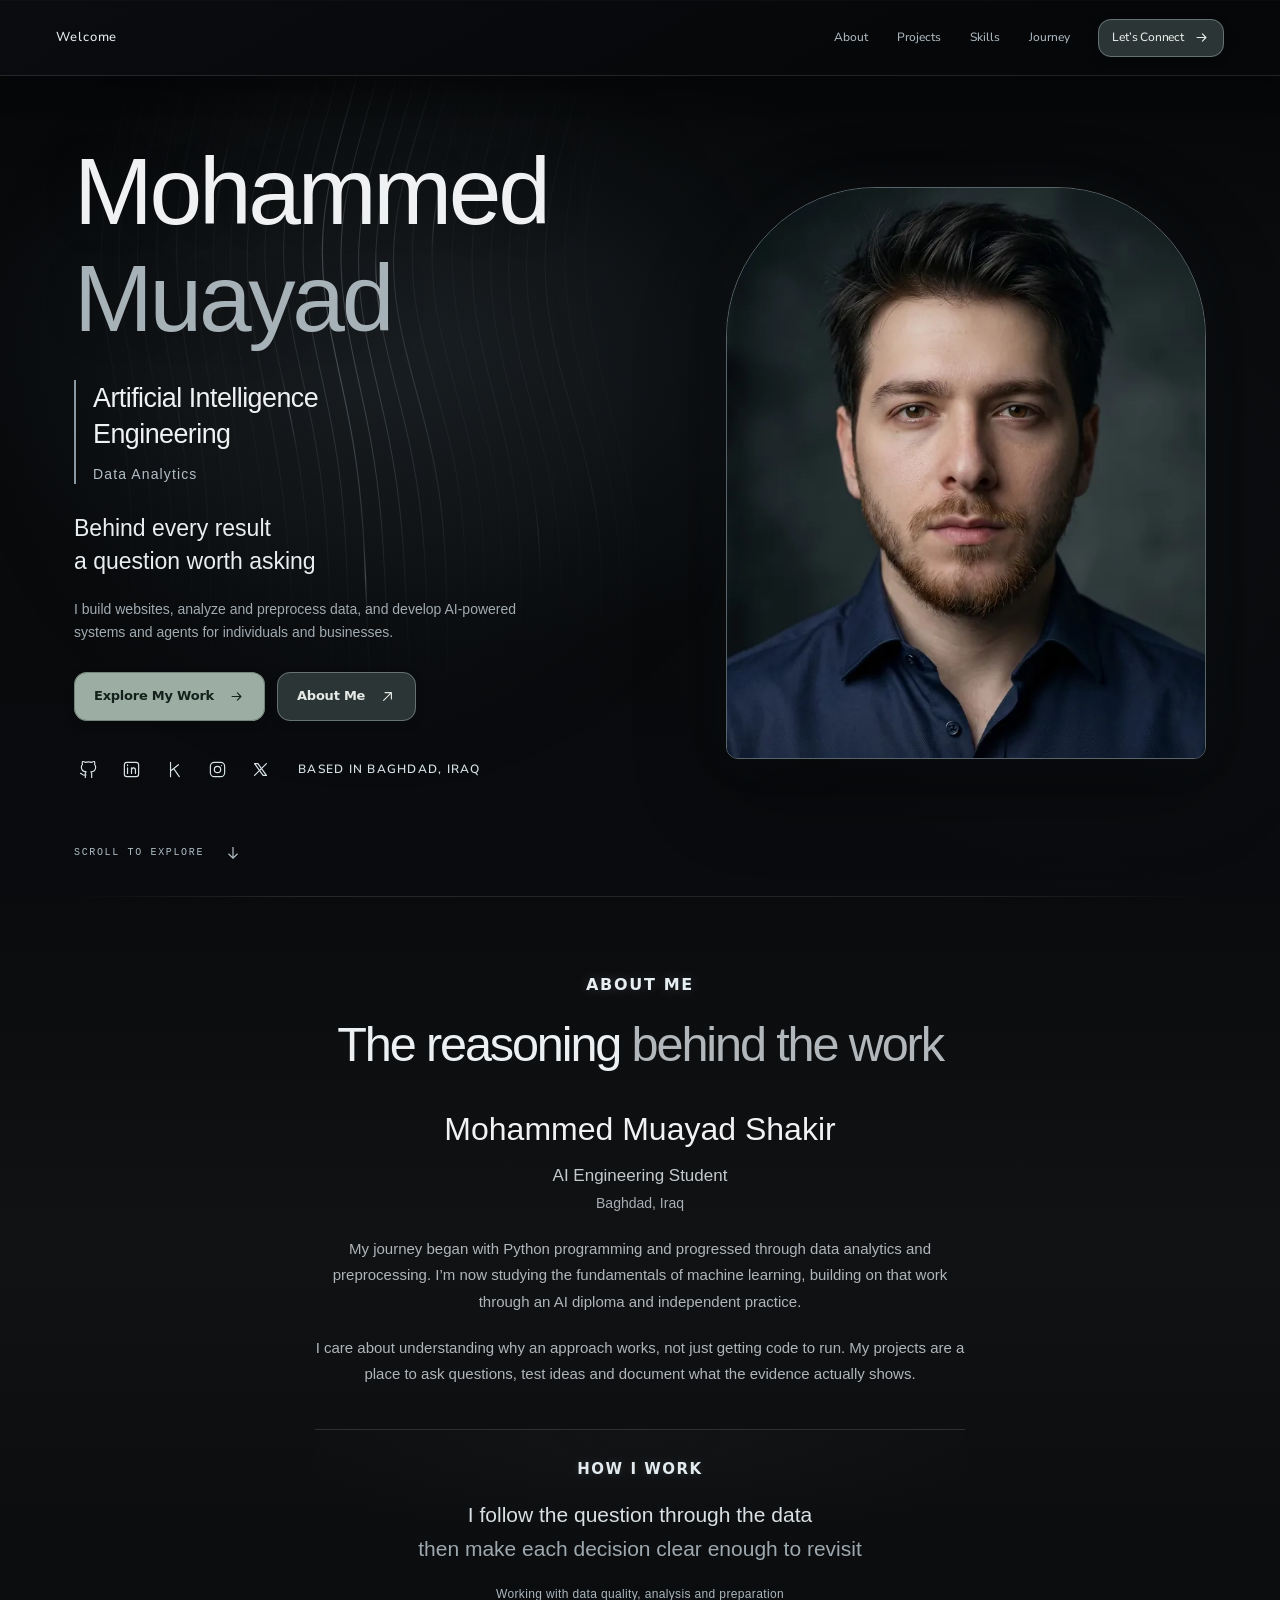
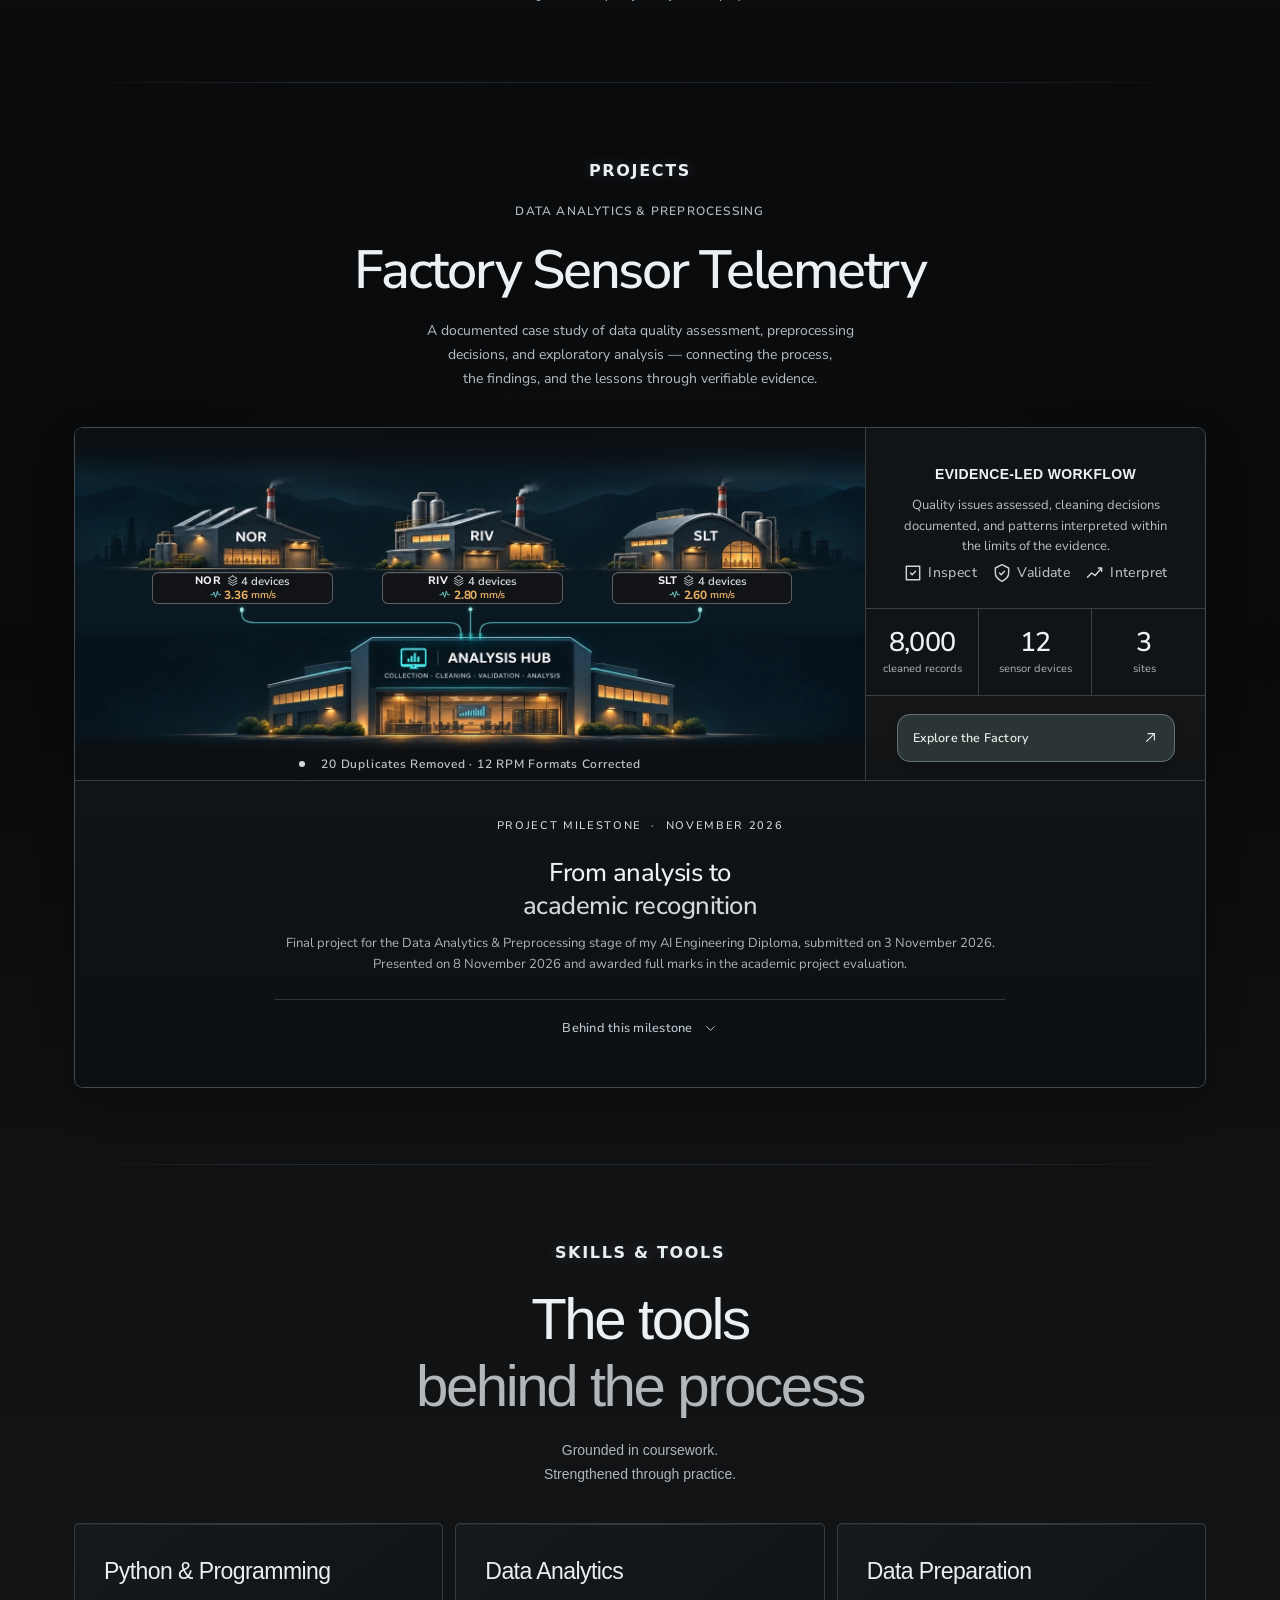
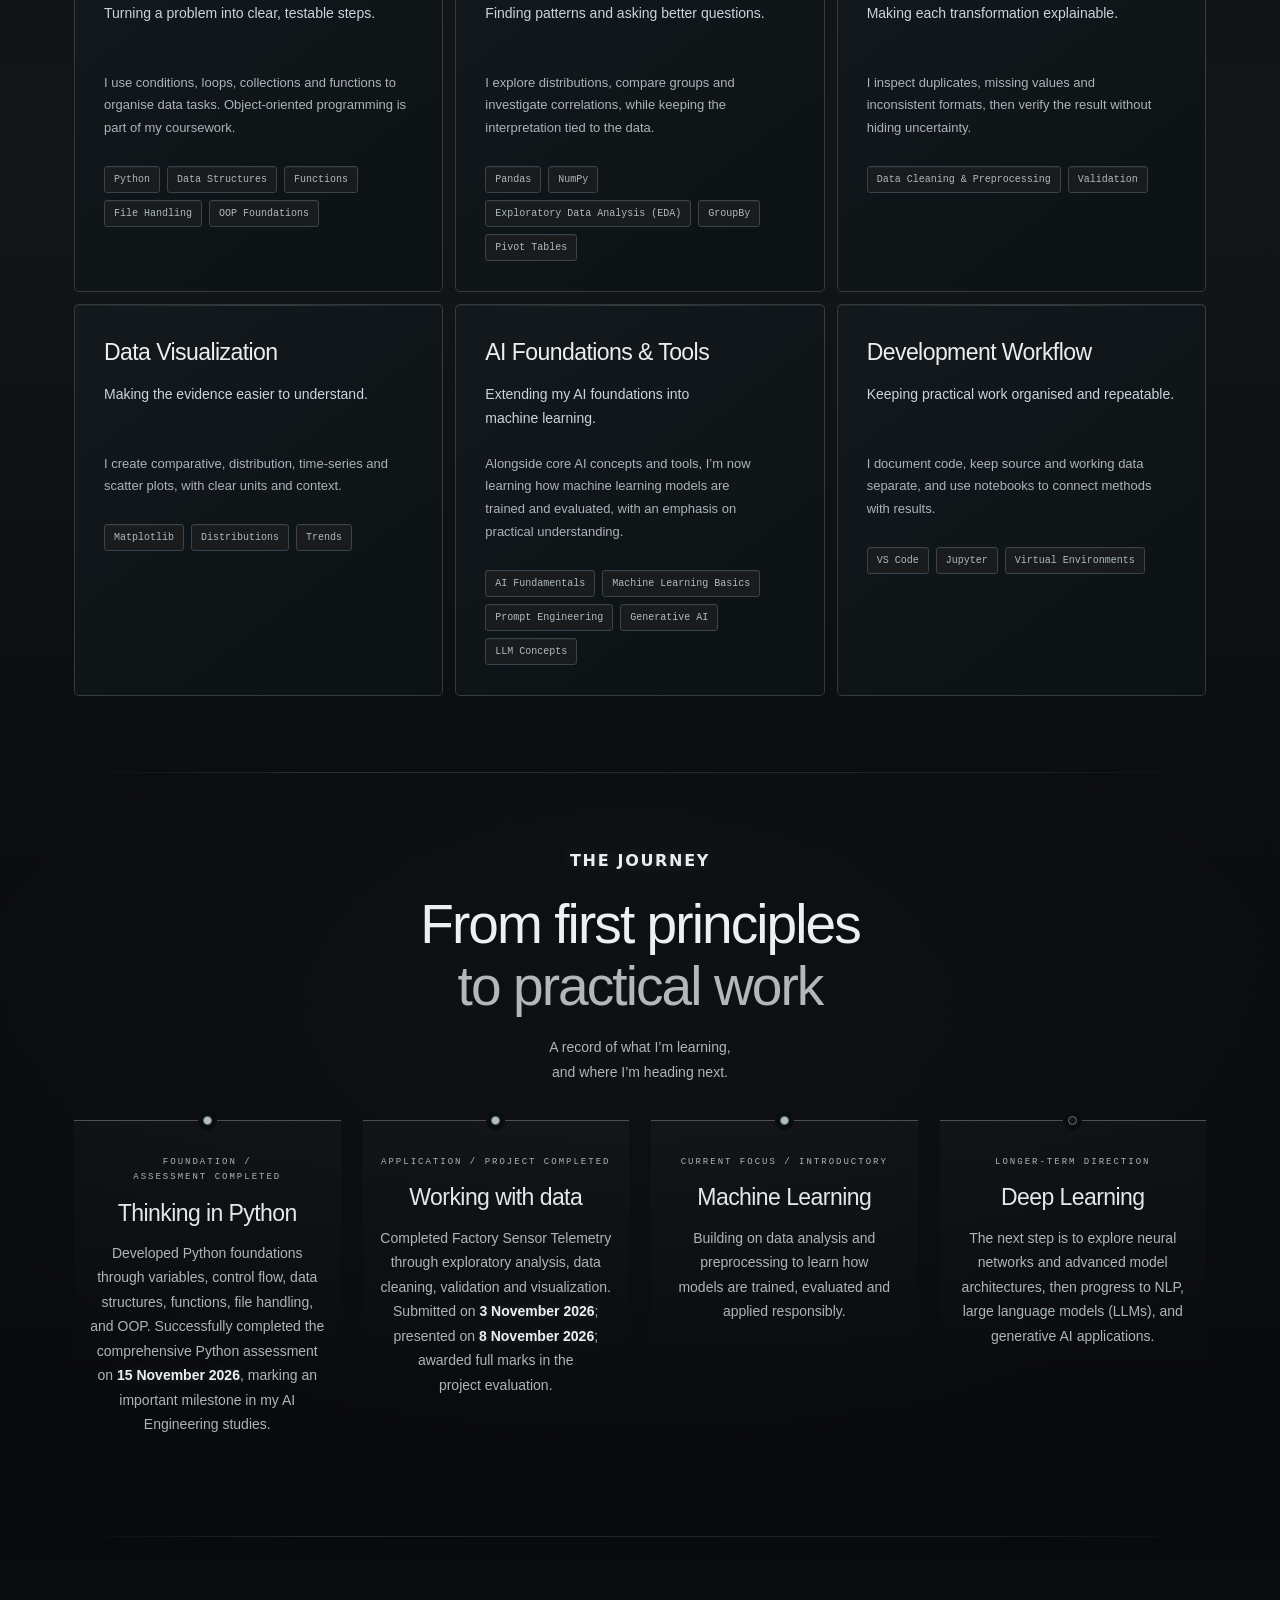
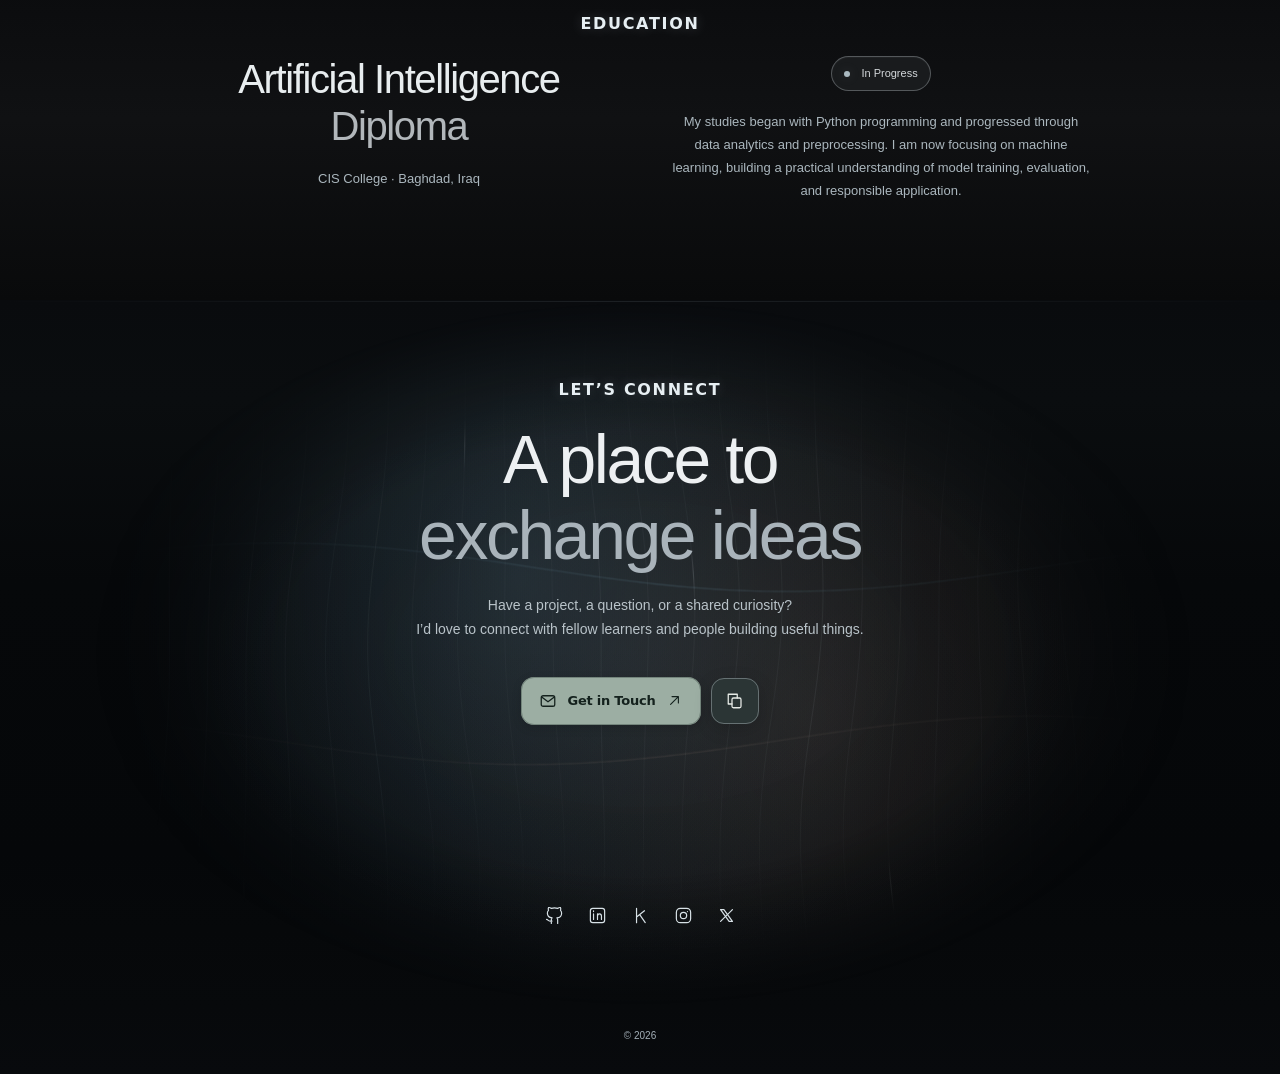
==== index.html @ b4c30454 "chore: refresh shared control outline CSS on index.html" ====
<!DOCTYPE html>

<html lang="en"><head><meta charset="utf-8"/><meta content="width=device-width, initial-scale=1" name="viewport"/><meta content="#08090a" name="theme-color"/><title>Mohammed Muayad — Artificial Intelligence &amp; Data Analytics</title><meta content="The questions, decisions and projects behind my work in AI engineering and data analytics" name="description"/><link href="assets/mark.svg" rel="icon"/><link href="style.css?v=20261112-home-hero-copy8" rel="stylesheet"/><link href="notebooks/notebook.css?v=20261111-final-details1" rel="stylesheet"/><script defer="" src="notebooks/notebook.js?v=20261111-review08-transition-fix"></script><script defer="" src="app.js?v=20261114-card-cta-return2"></script><meta content="Mohammed Muayad — AI Engineering &amp; Data Analytics" property="og:title"/><meta content="The questions, decisions and projects behind my work in AI engineering and data analytics" property="og:description"/><meta content="website" property="og:type"/><meta content="https://mohadmuayad.github.io/" property="og:url"/><meta content="Mohammed Muayad" property="og:site_name"/><meta content="https://mohadmuayad.github.io/assets/share-card.png" property="og:image"/><meta content="1200" property="og:image:width"/><meta content="630" property="og:image:height"/><meta content="Mohammed Muayad — Artificial Intelligence Engineering and Data Analytics" property="og:image:alt"/><meta content="summary_large_image" name="twitter:card"/><meta content="Mohammed Muayad — AI Engineering &amp; Data Analytics" name="twitter:title"/><meta content="The questions, decisions and projects behind my work in AI engineering and data analytics" name="twitter:description"/><meta content="https://mohadmuayad.github.io/assets/share-card.png" name="twitter:image"/><link href="https://mohadmuayad.github.io/" rel="canonical"/><link href="experiment/experience.css?v=20261112-touch-nav18" rel="stylesheet"/><link href="experiment/industrial-intelligence.css?v=20261114-footer-social-unified4" rel="stylesheet"/><style id="ds-project-critical-layout">
/* Home project layout. Rules deliberately scoped, explicit and responsive. */
@media (min-width:961px) {
  body.home-page #projects article.ds-entry-split-card > div.ds-entry-split {
    display:grid!important;
    grid-template-columns:minmax(0,70%) minmax(0,30%)!important;
    grid-template-rows:auto!important;
    align-items:stretch!important;
  }
  body.home-page #projects article.ds-entry-split-card > div.ds-entry-split > div.ds-industrial-artwork {
    grid-column:1!important;grid-row:1!important;
    width:100%!important;min-width:0!important;
  }
  body.home-page #projects article.ds-entry-split-card > div.ds-entry-split > div.ds-entry-information {
    grid-column:2!important;grid-row:1!important;
    min-width:0!important;width:100%!important;
  }
}
body.home-page #projects article.ds-entry-split-card div.ds-entry-information {
  display:grid!important;
  grid-template-columns:minmax(0,1fr)!important;
  grid-template-rows:minmax(0,1fr) auto 70px!important;
  min-width:0!important;
}
@media (min-width:961px) {
  body.home-page #projects article.ds-entry-split-card div.ds-entry-information {
    padding-bottom:14px!important;
  }
}
body.home-page #projects article.ds-entry-split-card div.ds-entry-evidence-heading {
  display:flex!important;
  flex-direction:column!important;
  justify-content:center!important;
  align-items:center!important;
  padding:18px 14px!important;
  min-width:0!important;
  overflow:visible!important;
}
body.home-page #projects article.ds-entry-split-card div.ds-entry-evidence-heading > p {
  display:block!important;
  width:auto!important;
  max-width:34ch!important;
  min-width:0!important;
  margin:0 auto!important;
  font:400 13px/1.55 'Nunito Sans','Segoe UI',Arial,sans-serif!important;
  color:#b6c0c5!important;
  letter-spacing:0!important;
  white-space:normal!important;
  text-wrap:wrap!important;
  overflow:visible!important;
  text-overflow:clip!important;
  overflow-wrap:break-word!important;
  word-break:normal!important;
}
body.home-page #projects article.ds-entry-split-card div.ds-entry-information > div.ds-card-footer {
  grid-row:3!important;
  display:flex!important;
  align-items:center!important;
  justify-content:center!important;
  flex:initial!important;
  height:70px!important;
  min-height:0!important;
  padding:9px 14px!important;
  margin:0!important;
}
body.home-page #projects article.ds-entry-split-card div.ds-card-footer > a.project-link {
  margin:0 auto!important;
  transform:none;
}
@media (max-width:960px) {
  body.home-page #projects article.ds-entry-split-card > div.ds-entry-split {
    display:flex!important;
    flex-direction:column!important;
  }
  body.home-page #projects article.ds-entry-split-card > div.ds-entry-split > div.ds-industrial-artwork,
  body.home-page #projects article.ds-entry-split-card > div.ds-entry-split > div.ds-entry-information {
    grid-column:auto!important;grid-row:auto!important;
    width:100%!important;min-width:0!important;
  }
  body.home-page #projects article.ds-entry-split-card div.ds-entry-information {
    grid-template-rows:auto auto 78px!important;
  }
  body.home-page #projects article.ds-entry-split-card div.ds-entry-information > div.ds-card-footer {
    height:78px!important;
  }
}
</style><script defer="" src="experiment/experience.js"></script><script defer="" src="experiment/disclosure-motion.js?v=20261111-mobile23-note2"></script><link href="experiment/site-navigation.css?v=20261112-stable-grip6" rel="stylesheet"/><script defer src="experiment/site-navigation.js?v=20261112-desktop-wheel8"></script><link href="experiment/glacier-controls.css?v=20261116-whole-button-frames1" rel="stylesheet"/></head><body class="home-page"><a class="skip" href="#main">Skip to content</a><div id="progress"></div><header class="ds-shell-nav" aria-label="Site navigation" data-open="false" data-hidden="false"><a class="ds-shell-nav__brand" aria-label="Back to home" href="#home">Welcome</a><button class="ds-shell-nav__toggle" type="button" data-ds-nav-toggle aria-controls="ds-shell-links" aria-expanded="false" aria-label="Open navigation"><span></span><span></span></button><nav class="ds-shell-nav__links" id="ds-shell-links" data-ds-nav-panel aria-label="Main navigation"><a href="#about">About</a><a href="#projects">Projects</a><a href="#skills">Skills</a><a href="#journey">Journey</a><a class="ds-shell-nav__cta" href="#contact">Let’s Connect <svg aria-hidden="true" viewBox="0 0 24 24" fill="none" stroke="currentColor" stroke-width="1.7" stroke-linecap="round" stroke-linejoin="round"><path d="M5 12h14M13 6l6 6-6 6"/></svg></a><button type="button" class="ds-shell-nav__grip" data-ds-nav-grip aria-label="Drag upward to dismiss navigation"><span aria-hidden="true"></span></button></nav><div class="ds-shell-nav__backdrop" data-ds-nav-backdrop aria-hidden="true"></div></header><main id="main"><section class="hero" id="home"><div aria-hidden="true" class="ambient"></div><canvas aria-hidden="true" class="dark-signal-canvas"></canvas><div class="hero-copy"><h1>Mohammed<br/><em>Muayad</em></h1><p class="discipline"><span class="discipline-main">Artificial Intelligence <br/>Engineering</span><span class="discipline-secondary">Data Analytics</span></p><p class="intro">Behind every result<br/>a question worth asking</p><p class="hero-note">I build websites, analyze and preprocess data, and develop AI-powered systems and agents for individuals and businesses.</p><div class="actions"><a class="button primary" href="#projects">Explore My Work <span><svg aria-hidden="true" class="link-arrow" fill="none" stroke="currentColor" stroke-linecap="round" stroke-linejoin="round" stroke-width="1.5" viewbox="0 0 24 24"><path d="M5 5 18 18M8 18h10V8"></path></svg></span></a><a class="button text" href="#about">About Me <span><svg aria-hidden="true" class="link-arrow" fill="none" stroke="currentColor" stroke-width="1.4" style="transform:rotate(90deg)" viewbox="0 0 24 24"><path d="M4 12h15m-6-6 6 6-6 6"></path></svg></span></a></div><div class="hero-social"><div class="socials"><a aria-label="GitHub (opens in new tab)" class="social" href="https://github.com/mohadmuayad" rel="noopener noreferrer" target="_blank" title="GitHub"><svg aria-hidden="true" fill="none" stroke="currentColor" stroke-linecap="round" stroke-linejoin="round" stroke-width="1.5" viewbox="0 0 24 24"><path d="M9 19c-5 1-5-2-7-2m14 5v-4a3.5 3.5 0 0 0-1-3c3-.3 6-1.5 6-6a5 5 0 0 0-1.4-3.5A4.6 4.6 0 0 0 19.5 2S18.2 1.6 16 3a13 13 0 0 0-8 0C5.8 1.6 4.5 2 4.5 2a4.6 4.6 0 0 0-.1 3.5A5 5 0 0 0 3 9c0 4.5 3 5.7 6 6a3.5 3.5 0 0 0-1 3v4"></path></svg></a><a aria-label="LinkedIn (opens in new tab)" class="social" href="https://www.linkedin.com/in/mohammed-muayad-b70300446/" rel="noopener noreferrer" target="_blank" title="LinkedIn"><svg aria-hidden="true" fill="none" stroke="currentColor" stroke-linecap="round" stroke-linejoin="round" stroke-width="1.5" viewbox="0 0 24 24"><rect height="18" rx="3" width="18" x="3" y="3"></rect><path d="M7 10v7m0-11v1m5 10v-7m0 3c0-4 5-4 5 0v4"></path></svg></a><a aria-label="Kaggle (opens in new tab)" class="social" href="https://www.kaggle.com/mohadmuayad" rel="noopener noreferrer" target="_blank" title="Kaggle"><svg aria-hidden="true" fill="none" stroke="currentColor" stroke-linecap="round" stroke-linejoin="round" stroke-width="1.5" viewbox="0 0 24 24"><path d="M7 3v18m10-15-10 8m4-3 7 10"></path></svg></a><a aria-label="Instagram (opens in new tab)" class="social" href="https://www.instagram.com/mohadmuayad/" rel="noopener noreferrer" target="_blank" title="Instagram"><svg aria-hidden="true" fill="none" stroke="currentColor" stroke-linecap="round" stroke-linejoin="round" stroke-width="1.5" viewbox="0 0 24 24"><rect height="18" rx="5" width="18" x="3" y="3"></rect><circle cx="12" cy="12" r="4"></circle><path d="M17 7h.01"></path></svg></a><a aria-label="X (opens in new tab)" class="social social-x-linked" href="https://x.com/mohadmuayad" rel="noopener noreferrer" target="_blank" title="X"><svg aria-hidden="true" fill="none" stroke="currentColor" stroke-linecap="round" stroke-linejoin="round" stroke-width="1.55" viewbox="0 0 24 24"><path d="M4.5 4.5h4.2l10.8 15h-4.2z"></path><path d="M19.5 4.5 4.5 19.5"></path></svg></a></div><span>BASED IN BAGHDAD, IRAQ</span></div></div><div class="portrait-wrap"><div class="portrait-frame"><img alt="Portrait of Mohammed Muayad" fetchpriority="high" height="800" src="assets/portrait.webp" width="800"/></div></div><a class="scroll-cue" href="#about"><span>SCROLL TO EXPLORE</span> <svg aria-hidden="true" class="link-arrow" fill="none" stroke="currentColor" stroke-width="1.4" style="transform:rotate(90deg)" viewbox="0 0 24 24"><path d="M4 12h15m-6-6 6 6-6 6"></path></svg></a></section>
<section class="section about" id="about"><div class="section-heading"><p class="eyebrow">ABOUT ME</p><h2>The reasoning <em>behind the work</em></h2></div><div class="about-copy"><p class="lead"><span class="identity-name">Mohammed Muayad Shakir</span><span class="identity-role">AI Engineering Student</span><span class="identity-place">Baghdad, Iraq</span></p><p>My journey began with Python programming and progressed through data analytics and preprocessing. I’m now studying the fundamentals of machine learning, building on that work through an AI diploma and independent practice.</p><p>I care about understanding why an approach works, not just getting code to run. My projects are a place to ask questions, test ideas and document what the evidence actually shows.</p><div class="about-signature"><span class="signature-label">HOW I WORK</span><p>I follow the question through the data<br/><span>then make each decision clear enough to revisit</span></p><span class="signature-focus">Working with data quality, analysis and preparation</span></div></div></section>
<section class="section" id="projects"><div class="section-heading ds-project-section-heading"><p class="eyebrow">PROJECTS</p><p class="ds-project-discipline">DATA ANALYTICS &amp; PREPROCESSING</p><h2 id="case-card-title">Factory Sensor Telemetry</h2><p class="ds-project-section-description">A documented case study of data quality assessment, preprocessing decisions, and exploratory analysis — connecting the process, the findings, and the lessons through verifiable evidence.</p></div><article aria-labelledby="case-card-title" class="project-card ds-case-card ds-industrial-card ds-living-card ds-entry-split-card"><div class="ds-entry-split"><div class="ds-industrial-artwork"><figure aria-label="Illustrative historical synthetic telemetry: NOR, RIV, and SLT, four devices per site, with respective mean vibrations 3.36, 2.80, and 2.60 millimeters per second; visual routes connect each site with an analysis center. Not live monitoring." class="ds-scene-frame" role="img"><div class="ds-scene-stage"><img alt="" class="ds-scene-visual ds-scene-visual--desktop ds-scene-visual--upper" decoding="async" height="676" loading="eager" src="assets/ds-factory-scene-desktop.webp" width="1648"/><img alt="" class="ds-scene-visual ds-scene-visual--desktop ds-scene-visual--lower" decoding="async" height="676" loading="lazy" src="assets/ds-factory-scene-desktop.webp" width="1648"/><div class="ds-mobile-composition">
<img alt="" class="ds-mobile-building ds-mobile-building--nor" decoding="async" height="369" loading="eager" src="assets/ds-factory-nor-complete.webp" width="650"/>
<img alt="" class="ds-mobile-building ds-mobile-building--riv" decoding="async" height="365" loading="eager" src="assets/ds-factory-riv-complete.webp" width="650"/>
<img alt="" class="ds-mobile-building ds-mobile-building--slt" decoding="async" height="353" loading="eager" src="assets/ds-factory-slt-complete.webp" width="650"/>
<img alt="" class="ds-mobile-hub" decoding="async" height="290" loading="eager" src="assets/ds-factory-hub-complete.webp" width="1250"/>
</div>
<div class="ds-unified-site-data" aria-label="Four devices per site and historical mean vibration in millimeters per second">
<div class="ds-site-badge" aria-label="NOR: four devices, mean vibration 3.36 millimeters per second"><span class="ds-site-badge__top"><span class="ds-site-badge__name">NOR</span><span class="ds-site-badge__meta"><svg class="ds-badge-icon" aria-hidden="true" viewBox="0 0 24 24" fill="none" stroke="currentColor" stroke-width="1.7" stroke-linecap="round" stroke-linejoin="round"><path d="m12 2 9 5-9 5-9-5 9-5Z"/><path d="m3 12 9 5 9-5M3 17l9 5 9-5"/></svg><span>4 <span class="ds-badge-devices">devices</span></span></span></span><i class="ds-site-badge__split" aria-hidden="true"></i><span class="ds-site-badge__value"><svg class="ds-badge-icon ds-badge-icon--wave" aria-hidden="true" viewBox="0 0 24 24" fill="none" stroke="currentColor" stroke-width="1.9" stroke-linecap="round" stroke-linejoin="round"><path d="M2 12h4l2.1-5.5 3.7 11 3.7-13 2.2 7.5H22"/></svg><strong>3.36</strong><small>mm/s</small></span></div>
<div class="ds-site-badge" aria-label="RIV: four devices, mean vibration 2.80 millimeters per second"><span class="ds-site-badge__top"><span class="ds-site-badge__name">RIV</span><span class="ds-site-badge__meta"><svg class="ds-badge-icon" aria-hidden="true" viewBox="0 0 24 24" fill="none" stroke="currentColor" stroke-width="1.7" stroke-linecap="round" stroke-linejoin="round"><path d="m12 2 9 5-9 5-9-5 9-5Z"/><path d="m3 12 9 5 9-5M3 17l9 5 9-5"/></svg><span>4 <span class="ds-badge-devices">devices</span></span></span></span><i class="ds-site-badge__split" aria-hidden="true"></i><span class="ds-site-badge__value"><svg class="ds-badge-icon ds-badge-icon--wave" aria-hidden="true" viewBox="0 0 24 24" fill="none" stroke="currentColor" stroke-width="1.9" stroke-linecap="round" stroke-linejoin="round"><path d="M2 12h4l2.1-5.5 3.7 11 3.7-13 2.2 7.5H22"/></svg><strong>2.80</strong><small>mm/s</small></span></div>
<div class="ds-site-badge" aria-label="SLT: four devices, mean vibration 2.60 millimeters per second"><span class="ds-site-badge__top"><span class="ds-site-badge__name">SLT</span><span class="ds-site-badge__meta"><svg class="ds-badge-icon" aria-hidden="true" viewBox="0 0 24 24" fill="none" stroke="currentColor" stroke-width="1.7" stroke-linecap="round" stroke-linejoin="round"><path d="m12 2 9 5-9 5-9-5 9-5Z"/><path d="m3 12 9 5 9-5M3 17l9 5 9-5"/></svg><span>4 <span class="ds-badge-devices">devices</span></span></span></span><i class="ds-site-badge__split" aria-hidden="true"></i><span class="ds-site-badge__value"><svg class="ds-badge-icon ds-badge-icon--wave" aria-hidden="true" viewBox="0 0 24 24" fill="none" stroke="currentColor" stroke-width="1.9" stroke-linecap="round" stroke-linejoin="round"><path d="M2 12h4l2.1-5.5 3.7 11 3.7-13 2.2 7.5H22"/></svg><strong>2.60</strong><small>mm/s</small></span></div>
</div>
<svg aria-hidden="true" class="ds-scene-overlay ds-scene-overlay--desktop" focusable="false" preserveaspectratio="xMidYMid meet" viewbox="0 0 1648 676" xmlns="http://www.w3.org/2000/svg"><defs><filter height="420%" id="ds-haze-desktop" width="390%" x="-130%" y="-160%"><fegaussianblur stddeviation="7"></fegaussianblur></filter></defs><g class="ds-scene-routes"><path class="ds-scene-wire ds-scene-wire--1" d="M348 378 V388 Q348 406 376 406 H780 Q805 406 805 426 V439"></path><path class="ds-flow-signal ds-flow-signal-1" d="M348 378 V388 Q348 406 376 406 H780 Q805 406 805 426 V439" pathlength="100"></path><path class="ds-scene-wire ds-scene-wire--2" d="M825 378 V439"></path><path class="ds-flow-signal ds-flow-signal-2" d="M825 378 V439" pathlength="100"></path><path class="ds-scene-wire ds-scene-wire--3" d="M1304 378 V388 Q1304 406 1276 406 H872 Q845 406 845 426 V439"></path><path class="ds-flow-signal ds-flow-signal-3" d="M1304 378 V388 Q1304 406 1276 406 H872 Q845 406 845 426 V439" pathlength="100"></path><circle class="ds-scene-anchor" cx="348" cy="378" r="4"></circle><circle class="ds-scene-anchor" cx="825" cy="378" r="4"></circle><circle class="ds-scene-anchor" cx="1304" cy="378" r="4"></circle></g><g class="ds-smoke-cloud" filter="url(#ds-haze-desktop)" style="--site-index:1;--puff-index:0"><ellipse cx="410" cy="130" rx="15" ry="8"></ellipse><ellipse cx="424" cy="120" rx="12" ry="7"></ellipse></g><g class="ds-smoke-cloud" filter="url(#ds-haze-desktop)" style="--site-index:1;--puff-index:1"><ellipse cx="414" cy="124" rx="19" ry="11"></ellipse><ellipse cx="429" cy="114" rx="15" ry="9"></ellipse></g><g class="ds-smoke-cloud" filter="url(#ds-haze-desktop)" style="--site-index:1;--puff-index:2"><ellipse cx="418" cy="118" rx="23" ry="14"></ellipse><ellipse cx="434" cy="108" rx="18" ry="11"></ellipse></g><g class="ds-smoke-cloud" filter="url(#ds-haze-desktop)" style="--site-index:2;--puff-index:0"><ellipse cx="930" cy="141" rx="15" ry="8"></ellipse><ellipse cx="944" cy="131" rx="12" ry="7"></ellipse></g><g class="ds-smoke-cloud" filter="url(#ds-haze-desktop)" style="--site-index:2;--puff-index:1"><ellipse cx="934" cy="135" rx="19" ry="11"></ellipse><ellipse cx="949" cy="125" rx="15" ry="9"></ellipse></g><g class="ds-smoke-cloud" filter="url(#ds-haze-desktop)" style="--site-index:2;--puff-index:2"><ellipse cx="938" cy="129" rx="23" ry="14"></ellipse><ellipse cx="954" cy="119" rx="18" ry="11"></ellipse></g><g class="ds-smoke-cloud" filter="url(#ds-haze-desktop)" style="--site-index:3;--puff-index:0"><ellipse cx="1352" cy="133" rx="15" ry="8"></ellipse><ellipse cx="1366" cy="123" rx="12" ry="7"></ellipse></g><g class="ds-smoke-cloud" filter="url(#ds-haze-desktop)" style="--site-index:3;--puff-index:1"><ellipse cx="1356" cy="127" rx="19" ry="11"></ellipse><ellipse cx="1371" cy="117" rx="15" ry="9"></ellipse></g><g class="ds-smoke-cloud" filter="url(#ds-haze-desktop)" style="--site-index:3;--puff-index:2"><ellipse cx="1360" cy="121" rx="23" ry="14"></ellipse><ellipse cx="1376" cy="111" rx="18" ry="11"></ellipse></g></svg><svg aria-hidden="true" class="ds-scene-overlay ds-scene-overlay--mobile" focusable="false" preserveaspectratio="xMidYMid meet" viewbox="0 0 1000 875" xmlns="http://www.w3.org/2000/svg"><defs><filter height="420%" id="ds-haze-mobile" width="390%" x="-130%" y="-160%"><fegaussianblur stddeviation="6"></fegaussianblur></filter></defs><g class="ds-scene-routes"><path class="ds-scene-wire ds-scene-wire--1" d="M166 500 V508 Q166 534 193 534 H453 Q480 534 480 560 V610"></path><path class="ds-flow-signal ds-flow-signal-1" d="M166 500 V508 Q166 534 193 534 H453 Q480 534 480 560 V610" pathlength="100"></path><path class="ds-scene-wire ds-scene-wire--2" d="M500 500 V610"></path><path class="ds-flow-signal ds-flow-signal-2" d="M500 500 V610" pathlength="100"></path><path class="ds-scene-wire ds-scene-wire--3" d="M834 500 V508 Q834 534 807 534 H547 Q520 534 520 560 V610"></path><path class="ds-flow-signal ds-flow-signal-3" d="M834 500 V508 Q834 534 807 534 H547 Q520 534 520 560 V610" pathlength="100"></path><circle class="ds-scene-anchor" cx="166" cy="500" r="4"></circle><circle class="ds-scene-anchor" cx="500" cy="500" r="4"></circle><circle class="ds-scene-anchor" cx="834" cy="500" r="4"></circle></g><g class="ds-smoke-cloud" filter="url(#ds-haze-mobile)" style="--site-index:1;--puff-index:0"><ellipse cx="228" cy="202" rx="15" ry="8"></ellipse><ellipse cx="242" cy="192" rx="12" ry="7"></ellipse></g><g class="ds-smoke-cloud" filter="url(#ds-haze-mobile)" style="--site-index:1;--puff-index:1"><ellipse cx="232" cy="196" rx="19" ry="11"></ellipse><ellipse cx="247" cy="186" rx="15" ry="9"></ellipse></g><g class="ds-smoke-cloud" filter="url(#ds-haze-mobile)" style="--site-index:1;--puff-index:2"><ellipse cx="236" cy="190" rx="23" ry="14"></ellipse><ellipse cx="252" cy="180" rx="18" ry="11"></ellipse></g><g class="ds-smoke-cloud" filter="url(#ds-haze-mobile)" style="--site-index:2;--puff-index:0"><ellipse cx="579" cy="197" rx="15" ry="8"></ellipse><ellipse cx="593" cy="187" rx="12" ry="7"></ellipse></g><g class="ds-smoke-cloud" filter="url(#ds-haze-mobile)" style="--site-index:2;--puff-index:1"><ellipse cx="583" cy="191" rx="19" ry="11"></ellipse><ellipse cx="598" cy="181" rx="15" ry="9"></ellipse></g><g class="ds-smoke-cloud" filter="url(#ds-haze-mobile)" style="--site-index:2;--puff-index:2"><ellipse cx="587" cy="185" rx="23" ry="14"></ellipse><ellipse cx="603" cy="175" rx="18" ry="11"></ellipse></g><g class="ds-smoke-cloud" filter="url(#ds-haze-mobile)" style="--site-index:3;--puff-index:0"><ellipse cx="854" cy="201" rx="15" ry="8"></ellipse><ellipse cx="868" cy="191" rx="12" ry="7"></ellipse></g><g class="ds-smoke-cloud" filter="url(#ds-haze-mobile)" style="--site-index:3;--puff-index:1"><ellipse cx="858" cy="195" rx="19" ry="11"></ellipse><ellipse cx="873" cy="185" rx="15" ry="9"></ellipse></g><g class="ds-smoke-cloud" filter="url(#ds-haze-mobile)" style="--site-index:3;--puff-index:2"><ellipse cx="862" cy="189" rx="23" ry="14"></ellipse><ellipse cx="878" cy="179" rx="18" ry="11"></ellipse></g></svg></div></figure><p class="ds-art-caption"><span aria-hidden="true" class="status-dot"></span> 20 Duplicates Removed · 12 RPM Formats Corrected</p></div><div class="ds-entry-information"><div class="ds-entry-info-heading ds-entry-evidence-heading"><div class="ds-entry-evidence-title"><span>EVIDENCE-LED WORKFLOW</span></div><p>Quality issues assessed, cleaning decisions documented, and patterns interpreted within the limits of the evidence.</p><div class="ds-entry-evidence-steps" aria-label="Workflow stages"><span><svg aria-hidden="true" viewBox="0 0 24 24" fill="none" stroke="currentColor" stroke-width="1.6" stroke-linecap="round" stroke-linejoin="round"><path d="M9 12l2 2 4-4M4 4h16v16H4z"/></svg><b>Inspect</b></span><span><svg aria-hidden="true" viewBox="0 0 24 24" fill="none" stroke="currentColor" stroke-width="1.6" stroke-linecap="round" stroke-linejoin="round"><path d="M12 2l8 4v6c0 5-4 8-8 10-4-2-8-5-8-10V6zM9 12l2 2 4-4"/></svg><b>Validate</b></span><span><svg aria-hidden="true" viewBox="0 0 24 24" fill="none" stroke="currentColor" stroke-width="1.6" stroke-linecap="round" stroke-linejoin="round"><path d="M3 17l5-5 4 3 8-9M16 6h4v4"/></svg><b>Interpret</b></span></div></div><div aria-label="Dataset at a glance" class="ds-case-metrics">
<div><strong>8,000</strong><span>cleaned records</span></div>
<div><strong>12</strong><span>sensor devices</span></div>
<div><strong>3</strong><span>sites</span></div>
</div><div class="ds-card-footer"><a aria-label="Explore the Factory Sensor Telemetry project" class="project-link" href="factory.html">Explore the Factory <b><svg aria-hidden="true" class="link-arrow" fill="none" stroke="currentColor" stroke-width="1.4" style="transform:rotate(-90deg)" viewbox="0 0 24 24"><path d="M5 5 18 18M8 18h10V8"></path></svg></b></a></div></div></div><aside aria-labelledby="project-milestone-title" class="project-milestone">
<p class="milestone-kicker">PROJECT MILESTONE <span aria-hidden="true">·</span> NOVEMBER 2026</p>
<div class="milestone-layout" lang="en">
<h3 id="project-milestone-title">From analysis to <em>academic recognition</em></h3>
<p><span>Final project for the Data Analytics &amp; Preprocessing stage of my AI Engineering Diploma, submitted on 3 November 2026.</span> <span>Presented on 8 November 2026 and awarded full marks in the academic project evaluation.</span></p>
</div>
<details class="milestone-story" lang="en">
<summary><span class="milestone-story-label">Behind this milestone</span><svg aria-hidden="true" class="milestone-story-chevron" viewBox="0 0 24 24" fill="none" stroke="currentColor" stroke-width="1.6" stroke-linecap="round" stroke-linejoin="round"><path d="m6 9 6 6 6-6"></path></svg></summary>
<div class="milestone-story-content">
<p>More than a final academic submission, this project marked a meaningful milestone in my learning journey — bringing together practical data analytics skills, a complete and documented workflow, and the ability to communicate findings with clarity and evidence.</p>
<p>Its presentation provided an opportunity to discuss the methodology, explain the analytical decisions behind the work, and receive encouraging academic feedback.</p>
</div>
</details>
</aside></article></section>
<section class="section" id="skills"><div class="section-heading row"><div><p class="eyebrow">SKILLS &amp; TOOLS</p><h2>The tools<br/><em>behind the process</em></h2></div><p class="section-aside">Grounded in coursework.<br/>Strengthened through practice.</p></div><div class="skills-grid"><article class="skill"><h3>Python &amp; Programming</h3><p class="skill-sub">Turning a problem into clear, testable steps.</p><p>I use conditions, loops, collections and functions to organise data tasks. Object-oriented programming is part of my coursework.</p><div class="tags"><span>Python</span><span>Data Structures</span><span>Functions</span><span>File Handling</span><span>OOP Foundations</span></div></article><article class="skill"><h3>Data Analytics</h3><p class="skill-sub">Finding patterns and asking better questions.</p><p>I explore distributions, compare groups and investigate correlations, while keeping the interpretation tied to the data.</p><div class="tags"><span>Pandas</span><span>NumPy</span><span>Exploratory Data Analysis (EDA)</span><span>GroupBy</span><span>Pivot Tables</span></div></article><article class="skill"><h3>Data Preparation</h3><p class="skill-sub">Making each transformation explainable.</p><p>I inspect duplicates, missing values and inconsistent formats, then verify the result without hiding uncertainty.</p><div class="tags"><span>Data Cleaning &amp; Preprocessing</span><span>Validation</span></div></article><article class="skill"><h3>Data Visualization</h3><p class="skill-sub">Making the evidence easier to understand.</p><p>I create comparative, distribution, time-series and scatter plots, with clear units and context.</p><div class="tags"><span>Matplotlib</span><span>Distributions</span><span>Trends</span></div></article><article class="skill"><h3>AI Foundations &amp; Tools</h3><p class="skill-sub">Extending my AI foundations into machine learning.</p><p>Alongside core AI concepts and tools, I’m now learning how machine learning models are trained and evaluated, with an emphasis on practical understanding.</p><div class="tags"><span>AI Fundamentals</span><span>Machine Learning Basics</span><span>Prompt Engineering</span><span>Generative AI</span><span>LLM Concepts</span></div></article><article class="skill"><h3>Development Workflow</h3><p class="skill-sub">Keeping practical work organised and repeatable.</p><p>I document code, keep source and working data separate, and use notebooks to connect methods with results.</p><div class="tags"><span>VS Code</span><span>Jupyter</span><span>Virtual Environments</span></div></article></div></section>
<section class="section journey" id="journey"><div><p class="eyebrow">THE JOURNEY</p><h2>From first principles<br/><em>to practical work</em></h2><p class="section-aside">A record of what I’m learning,<br/>and where I’m heading next.</p></div><div class="timeline"><article><span class="timeline-dot"></span><p class="eyebrow">FOUNDATION / ASSESSMENT COMPLETED</p><h3>Thinking in Python</h3><p>Developed Python foundations through variables, control flow, data structures, functions, file handling, and OOP. Successfully completed the comprehensive Python assessment on <time class="journey-date" datetime="2026-11-15">15 November 2026</time>, marking an important milestone in my AI Engineering studies.</p></article><article><span class="timeline-dot"></span><p class="eyebrow">APPLICATION / PROJECT COMPLETED</p><h3>Working with data</h3><p>Completed Factory Sensor Telemetry through exploratory analysis, data cleaning, validation and visualization. Submitted on <time class="journey-date" datetime="2026-11-03">3 November 2026</time>; presented on <time class="journey-date" datetime="2026-11-08">8 November 2026</time>; awarded full marks in the project evaluation.</p></article><article><span class="timeline-dot"></span><p class="eyebrow">CURRENT FOCUS / INTRODUCTORY</p><h3>Machine Learning</h3><p>Building on data analysis and preprocessing to learn how models are trained, evaluated and applied responsibly.</p></article><article class="next"><span class="timeline-dot"></span><p class="eyebrow">LONGER-TERM DIRECTION</p><h3>Deep Learning</h3><p>The next step is to explore neural networks and advanced model architectures, then progress to NLP, large language models (LLMs), and generative AI applications.</p></article></div></section>
<section class="section education" id="education"><p class="eyebrow">EDUCATION</p><div><h2>Artificial Intelligence<br/><em>Diploma</em></h2><p>CIS College · Baghdad, Iraq</p></div><div><span class="pill"><span class="status-dot"></span> In Progress</span><p>My studies began with Python programming and progressed through data analytics and preprocessing. I am now focusing on machine learning, building a practical understanding of model training, evaluation, and responsible application.</p></div></section>
<section class="section contact" id="contact"><canvas aria-hidden="true" class="contact-signal-canvas"></canvas><p class="eyebrow">LET’S CONNECT</p><h2>A place to<br/><em>exchange ideas</em></h2><p>Have a project, a question, or a shared curiosity?<br/>I’d love to connect with fellow learners and people building useful things.</p><div class="email-row"><a aria-label="Get in touch by email" class="contact-action contact-email-primary" href="mailto:mohadmuayadai@gmail.com"><svg aria-hidden="true" class="contact-mail-icon" fill="none" stroke="currentColor" stroke-linecap="round" stroke-linejoin="round" stroke-width="1.7" viewbox="0 0 24 24"><rect height="14" rx="2.5" width="18" x="3" y="5"></rect><path d="m4 7 8 6 8-6"></path></svg><span>Get in Touch</span><svg aria-hidden="true" class="contact-arrow-icon" fill="none" stroke="currentColor" stroke-linecap="round" stroke-linejoin="round" stroke-width="1.65" viewbox="0 0 24 24"><path d="M5 17 17 5M7 5h10v10"></path></svg></a><button aria-label="Copy email address" class="contact-action copy-email contact-copy-icon" title="Copy email address" type="button"><svg aria-hidden="true" class="copy-glyph" fill="none" stroke="currentColor" stroke-linecap="round" stroke-linejoin="round" stroke-width="1.7" viewbox="0 0 24 24"><rect height="13" rx="2" width="12" x="8" y="8"></rect><path d="M15 8V3H3v13h5"></path></svg><svg aria-hidden="true" class="check-glyph" fill="none" stroke="currentColor" stroke-linecap="round" stroke-linejoin="round" stroke-width="1.65" viewbox="0 0 24 24"><circle cx="12" cy="12" r="8.3"></circle><path d="m8.2 12.1 2.5 2.6 5-5.4"></path></svg></button></div><div aria-label="Profile and social links" class="contact-footer"><div class="footer-name footer-statement">Curiosity in the process, care in the details.</div><div class="socials"><a aria-label="GitHub (opens in new tab)" class="social" href="https://github.com/mohadmuayad" rel="noopener noreferrer" target="_blank" title="GitHub"><svg aria-hidden="true" fill="none" stroke="currentColor" stroke-linecap="round" stroke-linejoin="round" stroke-width="1.5" viewbox="0 0 24 24"><path d="M9 19c-5 1-5-2-7-2m14 5v-4a3.5 3.5 0 0 0-1-3c3-.3 6-1.5 6-6a5 5 0 0 0-1.4-3.5A4.6 4.6 0 0 0 19.5 2S18.2 1.6 16 3a13 13 0 0 0-8 0C5.8 1.6 4.5 2 4.5 2a4.6 4.6 0 0 0-.1 3.5A5 5 0 0 0 3 9c0 4.5 3 5.7 6 6a3.5 3.5 0 0 0-1 3v4"></path></svg></a><a aria-label="LinkedIn (opens in new tab)" class="social" href="https://www.linkedin.com/in/mohammed-muayad-b70300446/" rel="noopener noreferrer" target="_blank" title="LinkedIn"><svg aria-hidden="true" fill="none" stroke="currentColor" stroke-linecap="round" stroke-linejoin="round" stroke-width="1.5" viewbox="0 0 24 24"><rect height="18" rx="3" width="18" x="3" y="3"></rect><path d="M7 10v7m0-11v1m5 10v-7m0 3c0-4 5-4 5 0v4"></path></svg></a><a aria-label="Kaggle (opens in new tab)" class="social" href="https://www.kaggle.com/mohadmuayad" rel="noopener noreferrer" target="_blank" title="Kaggle"><svg aria-hidden="true" fill="none" stroke="currentColor" stroke-linecap="round" stroke-linejoin="round" stroke-width="1.5" viewbox="0 0 24 24"><path d="M7 3v18m10-15-10 8m4-3 7 10"></path></svg></a><a aria-label="Instagram (opens in new tab)" class="social" href="https://www.instagram.com/mohadmuayad/" rel="noopener noreferrer" target="_blank" title="Instagram"><svg aria-hidden="true" fill="none" stroke="currentColor" stroke-linecap="round" stroke-linejoin="round" stroke-width="1.5" viewbox="0 0 24 24"><rect height="18" rx="5" width="18" x="3" y="3"></rect><circle cx="12" cy="12" r="4"></circle><path d="M17 7h.01"></path></svg></a><a aria-label="X (opens in new tab)" class="social social-x-linked" href="https://x.com/mohadmuayad" rel="noopener noreferrer" target="_blank" title="X"><svg aria-hidden="true" fill="none" stroke="currentColor" stroke-linecap="round" stroke-linejoin="round" stroke-width="1.55" viewbox="0 0 24 24"><path d="M4.5 4.5h4.2l10.8 15h-4.2z"></path><path d="M19.5 4.5 4.5 19.5"></path></svg></a></div></div></section></main><footer class="site-legal-footer"><div class="footer-bottom"><span>© <span id="year">2026</span></span></div></footer><a aria-label="Back to top" href="#home" id="backtop"><svg aria-hidden="true" class="link-arrow" fill="none" stroke="currentColor" stroke-width="1.4" style="transform:rotate(-90deg)" viewbox="0 0 24 24"><path d="M4 12h15m-6-6 6 6-6 6"></path></svg></a><div aria-live="polite" class="toast" role="status"></div></body></html>
---- style.css ----
/* Canonical styles — foundations, components, responsive rules, motion */
:root { --bg:#111820;--panel:#19232d;--line:#34434f;--ink:#edf2f5;--muted:#aab9c5;--accent:#a9c9dc;--section-space:96px;--content-space:40px;--serif:Arial,Helvetica,sans-serif }
* { box-sizing:border-box }
html { scroll-behavior:smooth;scroll-padding-top:110px;
  background-color:#080b0d;color-scheme:dark }
body { margin:0;background:var(--bg);color:var(--ink);font:16px/1.75 Arial,Helvetica,sans-serif }
a { color:inherit;text-decoration:none }
button { border:0 }
a,button { touch-action:manipulation }
img,svg { max-width:100% }
img { display:block;height:auto }
/* Neutral text selection: intentional selection stays visible without a cyan flash. */
::selection { background:rgba(150,166,175,.37);color:inherit }
:focus-visible { outline:2px solid var(--accent);outline-offset:6px }
p { color:var(--muted);margin:0 0 22px;text-wrap:pretty }
h1,h2,h3 { line-height:1.13;font-weight:400;margin:0 0 26px;letter-spacing:-.035em;text-wrap:balance }
h1 { font-size:clamp(64px,7.8vw,112px) }
h2 { font-size:clamp(38px,4.3vw,62px) }
h3 { font-size:25px;letter-spacing:-.025em }
em { font-style:normal;font-family:inherit;font-weight:300;color:var(--accent) }
strong { color:var(--ink) }
.section { padding:var(--section-space) 0;border-top:1px solid var(--line);scroll-margin-top:20px }
main,footer { max-width:1240px;margin:auto;padding:0 54px }
.eyebrow { font:11px/1.7 monospace;letter-spacing:2px;color:var(--accent);margin-bottom:24px }
.status-dot { display:inline-block;width:6px;height:6px;background:var(--accent);border-radius:50%;vertical-align:middle;margin-right:8px;box-shadow:0 0 16px #a9c9dc44 }
.nav { position:fixed;top:0;left:0;right:0;z-index:20;height:90px;display:flex;align-items:center;justify-content:space-between;padding:0 max(34px,calc((100vw - 1132px)/2));border-bottom:1px solid transparent;transition:background .25s,border .25s }
.nav.scrolled { background:#111820ed;backdrop-filter:blur(16px);border-color:var(--line) }
.greeting { font-size:13px;letter-spacing:.08em;display:flex;align-items:center;white-space:nowrap }
#navlinks { display:flex;align-items:center;gap:30px;font-size:12px }
#navlinks a { transition:color .2s }
#navlinks a.active,#navlinks a:hover { color:var(--accent) }
.nav-cta { border:1px solid var(--line);padding:9px 16px;border-radius:3px }
.nav-cta span { margin-left:15px }
.menu-toggle { display:none }
.hero { position:relative;min-height:840px;padding:150px 0 100px;display:grid;grid-template-columns:1.1fr 1fr;gap:60px;align-items:center;isolation:isolate }
.hero-copy,.portrait-wrap { position:relative;z-index:1;min-width:0 }
.hero h1 { margin-bottom:28px;font-size:clamp(65px,7.4vw,104px) }
.discipline { line-height:1.35;margin:0 0 28px;padding-left:17px;border-left:2px solid var(--accent) }
.intro { font-size:23px;line-height:1.45;color:var(--ink);margin:0 0 20px;max-width:430px }
.hero-note { font-size:14px;max-width:420px }
.actions { display:flex;flex-wrap:wrap;align-items:center;gap:15px;margin:30px 0 }
.button { display:inline-flex;align-items:center;justify-content:center;gap:24px;padding:13px 21px;font-size:13px;border-radius:3px;transition:transform .2s,background .2s }
.button:hover { transform:translateY(-3px) }
.button:active { transform:translateY(1px) }
.primary { background:var(--accent);color:#111820 }
.primary:hover { background:#c8e1ef }
.outline { border:1px solid var(--line) }
.text { padding-left:12px }
.text:hover { color:var(--accent) }
.hero-social { display:flex;align-items:center;gap:25px;margin-top:42px }
.hero-social>span { font:9px monospace;letter-spacing:1px;color:var(--muted) }
.socials { display:flex;gap:16px;align-items:center }
.social { display:inline-flex;gap:12px;align-items:center;transition:color .2s,transform .2s }
.social:hover { color:var(--accent);transform:translateY(-2px) }
.social svg { width:19px;height:19px }
.portrait-wrap { padding:0;max-width:480px;justify-self:end;width:100% }
.portrait-frame { position:relative;border-radius:150px 150px 12px 12px;overflow:hidden;background:var(--panel);border:1px solid #6a8292;box-shadow:0 25px 70px #0003 }
.portrait-frame img { width:100%;aspect-ratio:.84;object-fit:cover;object-position:center;filter:none }
.ambient { position:absolute;inset:0;z-index:-1;pointer-events:none;overflow:hidden;background:radial-gradient(ellipse at 72% 43%,#86b9d21c 0,transparent 66%);mask-image:linear-gradient(to right,transparent,#000 15%,#000 75%,transparent),linear-gradient(transparent,#000 20%,#000 75%,transparent);mask-composite:intersect }
.ambient:before,.ambient:after { content:"";position:absolute;inset:0;background-image:radial-gradient(#a9c9dc80 1px,transparent 1.5px);background-size:85px 85px;mask-image:radial-gradient(ellipse,#000,transparent 72%);animation:drift 20s linear infinite }
.ambient:after { background-size:130px 130px;animation-direction:reverse;opacity:.5 }
.scroll-cue { position:absolute;bottom:34px;left:0;display:flex;gap:20px;align-items:center;color:var(--accent) }
.scroll-cue span { font:9px monospace;letter-spacing:2px;color:var(--muted) }
.about { display:block;max-width:850px;margin:auto;text-align:center }
.lead { font-size:21px;color:var(--ink);line-height:1.6 }
.section-heading { margin-bottom:44px }
.row { display:block;text-align:center;margin:0 auto 44px;max-width:800px }
.row h2 { margin-bottom:20px }
.section-aside { font-size:14px;max-width:460px;margin:0 auto }
.project-card { display:grid;grid-template-columns:1.15fr 1fr;border:1px solid var(--line);background:var(--panel);transition:border .3s,transform .3s }
.project-card:hover { border-color:var(--accent);transform:translateY(-3px) }
.project-visual { display:flex;flex-direction:column;justify-content:center;position:relative;background:radial-gradient(ellipse,#8fc4e21a,transparent 80%);overflow:hidden;border-right:1px solid var(--line) }
.factory-diagram { width:100%;height:auto;display:block }
.visual-label { position:absolute;left:24px;bottom:25px;font:9px monospace;color:var(--muted);letter-spacing:1px }
.signal-line { animation:signal 12s linear infinite }
.sensor { animation:pulse 4s ease-in-out infinite }
.project-copy { padding:42px }
.project-copy h3 { font-size:38px }
.project-copy p { font-size:14px }
.project-copy .eyebrow { font-size:9px }
.project-numbers { display:flex;gap:30px;margin:30px 0 }
.project-numbers strong { font-size:26px;font-weight:400;display:block }
.project-numbers span { font-size:10px;color:var(--muted) }
.tags { display:flex;gap:7px;flex-wrap:wrap }
.tags span { border:1px solid var(--line);color:var(--muted);border-radius:3px;padding:4px 9px;font:10px/1.7 monospace }
.project-link { display:flex;justify-content:space-between;border-top:1px solid var(--line);margin-top:30px;padding-top:22px;font-size:13px;color:var(--accent) }
.project-link b { font-size:20px;font-weight:400 }
.skills-grid { display:grid;grid-template-columns:repeat(3,1fr);gap:0;border-top:1px solid var(--line);border-left:1px solid var(--line) }
.skill { padding:30px;border-right:1px solid var(--line);border-bottom:1px solid var(--line);transition:background .2s }
/* Hover styling is scoped to fine pointers in the home page refinements below. */
.skill h3 { font-size:21px;margin-bottom:15px }
.skill p { font-size:13px }
.skill .skill-sub { color:var(--ink);font-size:14px;min-height:49px }
.skill .tags { margin-top:26px }
.journey { display:block;text-align:center }
.timeline { display:grid;grid-template-columns:repeat(4,minmax(0,1fr));gap:28px;border:0;padding:0;margin-top:55px;text-align:left }
.timeline article { position:relative;border-top:1px solid var(--line);padding:30px 0 0;min-width:0 }
.timeline article:last-child { padding-bottom:0 }
.timeline-dot { position:absolute;left:0;top:-5px;width:9px;height:9px;border-radius:50%;background:var(--accent);box-shadow:0 0 0 6px var(--bg) }
.next .timeline-dot { background:var(--bg);border:1px solid var(--accent) }
.timeline h3 { font-size:23px;margin-bottom:14px }
.timeline p { font-size:14px }
.timeline .eyebrow { font-size:9px;margin-bottom:13px }
.education { display:grid;grid-template-columns:1fr 1fr;gap:30px;max-width:900px;margin:auto;align-items:center }
.education h2 { font-size:37px }
.education p { font-size:13px }
.pill { font-size:11px;border:1px solid var(--line);padding:7px 12px;display:inline-block;margin-bottom:20px;border-radius:30px }
.contact { text-align:center }
.contact h2 { font-size:clamp(44px,5.3vw,74px) }
.contact p { font-size:14px }
.email-row { display:flex;align-items:center;justify-content:center;gap:18px;margin:35px 0 }
.contact-socials { display:flex;gap:28px;justify-content:center;font-size:12px;flex-wrap:wrap }
.contact-socials .arrow { color:var(--accent) }
footer { padding-top:40px;border-top:1px solid var(--line);display:flex;justify-content:space-between;flex-wrap:wrap;gap:30px }
.footer-name { font-size:19px }
.footer-name span { display:block;font-size:11px;color:var(--muted);margin-top:4px }
.footer-bottom { width:100%;display:flex;justify-content:space-between;font-size:10px;color:var(--muted);padding:20px 0 30px }
.skip { position:fixed;top:-100px;left:20px;background:var(--accent);color:#111;padding:10px;z-index:100 }
.skip:focus { top:10px }
#progress { position:fixed;top:0;left:0;height:2px;background:var(--accent);width:0;z-index:30 }
#backtop { position:fixed;right:22px;bottom:22px;border:1px solid var(--line);background:#19232df0;width:40px;height:40px;display:flex;justify-content:center;align-items:center;border-radius:50%;opacity:0;pointer-events:none;transition:opacity .2s;z-index:15 }
#backtop.visible { opacity:1;pointer-events:auto }
.toast { position:fixed;bottom:30px;left:50%;transform:translateX(-50%);padding:10px 25px;background:var(--accent);color:#111;border-radius:5px;opacity:0;pointer-events:none;z-index:50 }
.toast.show { opacity:1 }
.reveal { opacity:0;transform:translateY(22px);transition:opacity .8s ease,transform .8s ease }
.reveal.seen { opacity:1;transform:none }
.factory-hero { padding-top:140px;border:0 }
.back-link { color:var(--muted);font-size:12px;display:inline-block;margin-bottom:40px }
.factory-heading { display:grid;grid-template-columns:1fr 1.1fr;gap:45px;align-items:center }
.factory-heading h1 { font-size:78px }
.control-panel { border:1px solid var(--line);background:var(--panel);border-radius:5px;overflow:hidden;box-shadow:0 30px 80px #0004 }
.panel-bar { display:flex;justify-content:space-between;padding:16px;border-bottom:1px solid var(--line);font:9px monospace;letter-spacing:1px;color:var(--ink) }
.muted { color:var(--muted) }
.panel-stats { display:grid;grid-template-columns:repeat(3,1fr);padding:20px;border-top:1px solid var(--line);text-align:center }
.panel-stats b { font-size:29px;font-weight:400;color:var(--accent);display:block }
.panel-stats span { font:9px monospace;color:var(--muted) }
.panel-note { text-align:center;font-size:12px;line-height:1.7;padding:0 16px }
.report-section { display:grid;grid-template-columns:.65fr 1fr;column-gap:90px;row-gap:40px;align-items:center;padding-bottom:0 }
.report-cover { display:block;max-width:300px;background:#eee;position:relative;box-shadow:10px 12px 0 var(--panel);transition:transform .2s }
.report-cover:hover { transform:translateY(-4px) }
.report-cover span { display:block;background:var(--accent);color:#111820;padding:12px;text-align:center;font:10px monospace;letter-spacing:1px }
.report-meta { display:flex;flex-wrap:wrap;gap:8px 12px;font:11px/1.7 monospace;color:var(--accent);margin:0 0 18px }
.report-editions { display:grid;grid-template-columns:repeat(2,minmax(0,1fr));gap:20px;margin-top:32px }
.report-edition { min-width:0 }
.report-edition .actions { display:grid;grid-template-columns:1fr 1fr;gap:8px;margin:0 }
.report-edition .button { padding:12px 8px;gap:8px;white-space:nowrap;font-size:12px }
.report-credit { grid-column:1/-1;text-align:center;margin:0;padding:48px 16px;border-top:1px solid var(--line) }
.report-description { max-width:52ch;margin:0 auto;text-wrap:balance;line-height:1.85 }
.findings-heading { text-align:center;max-width:850px;margin:0 auto var(--content-space) }
.findings-heading h2 { margin-bottom:0;font-size:clamp(30px,4.3vw,62px) }
.findings-heading h2>span,.findings-heading h2>em { display:block }
.centered-section { text-align:center }
.centered-section .report-meta,.centered-section .tags { justify-content:center }
.centered-section .process-list { max-width:800px;margin-left:auto;margin-right:auto }
.centered-section .process-list article { justify-content:center }
.centered-section .process-list p,.centered-section .wide-copy { margin-left:auto;margin-right:auto }
.centered-section table { text-align:center }
.centered-section .data-dictionary summary { display:flex;justify-content:center;align-items:center;gap:20px }
.centered-section .file-list { max-width:850px;margin:auto }
.centered-section .file-list article { flex-direction:column;align-items:center;gap:20px }
.centered-section .file-list article>div:last-child { justify-content:center;flex-wrap:wrap }
.small { font-size:11px }
.wide-copy { max-width:800px }
.pipeline { display:flex;justify-content:space-between;align-items:center;background:var(--panel);padding:32px;margin:35px 0 }
.pipeline>div { flex:1;text-align:center }
.pipeline span { font:9px monospace;color:var(--accent);letter-spacing:1px }
.pipeline strong { display:block;font-size:40px;font-weight:400 }
.pipeline p { font-size:12px;margin:0 }
.pipeline>b { color:var(--accent);font-size:22px;font-weight:400 }
.data-dictionary { border:1px solid var(--line);padding:20px }
.data-dictionary summary { cursor:pointer;font-size:14px }
.data-dictionary summary span { float:right;color:var(--accent) }
.table-scroll { overflow:auto;margin-top:25px }
table { width:100%;border-collapse:collapse;font-size:12px;text-align:left }
th,td { padding:12px;border-bottom:1px solid var(--line) }
th { color:var(--accent) }
td { color:var(--muted) }
code { color:var(--accent) }
.metrics-grid { display:grid;grid-template-columns:repeat(4,1fr);gap:25px;margin-top:45px }
.metrics-grid article { border-top:1px solid var(--line);padding-top:20px }
.metrics-grid b { font:48px var(--serif);color:var(--accent) }
.metrics-grid h3 { font-size:17px;margin:20px 0 12px }
.metrics-grid p { font-size:13px }
.process-list { margin-top:45px }
.process-list article { display:flex;gap:35px;padding:28px 0;border-top:1px solid var(--line) }
.process-list article>span { font:16px monospace;color:var(--accent) }
.process-list h3 { font-size:22px;margin-bottom:12px }
.process-list p { max-width:800px;margin:0;font-size:14px }
.finding { display:grid;grid-template-columns:.85fr 1.15fr;gap:50px;align-items:center;margin-top:var(--content-space);padding-top:var(--content-space);border-top:1px solid var(--line) }
.finding h3 { font-size:30px;margin-top:15px }
.finding p { font-size:14px }
.chart-open { display:block;width:100%;padding:14px;background:#fff;border-radius:4px;transition:transform .2s }
.chart-open:hover { transform:translateY(-3px) }
.chart-open img { width:100% }
.chart-open span { display:block;color:#505647;font:9px monospace;letter-spacing:1px;padding-top:10px }
.note-panel { margin-top:65px;padding:30px;border-left:2px solid var(--accent);background:var(--panel) }
.note-panel h3 { margin-top:14px;font-size:25px }
.note-panel p { margin:0;font-size:14px }
.lessons { display:grid;grid-template-columns:1fr 1.2fr;gap:60px }
.lessons p { font-size:14px }
.file-list article { display:flex;justify-content:space-between;align-items:center;gap:30px;padding:30px 0;border-bottom:1px solid var(--line) }
.file-list article>div>span { font:9px monospace;color:var(--accent);letter-spacing:1px }
.file-list h3 { margin:12px 0;font-size:23px }
.file-list p { font-size:13px;margin:0 }
.file-list article>div:last-child { display:flex;gap:24px }
.file-list article>div:last-child a { font-size:12px;white-space:nowrap;color:var(--accent) }
#files>.small { margin-top:30px }
.case-end { text-align:center }
.case-end .actions { justify-content:center }
dialog { max-width:95vw;width:1050px;max-height:94vh;background:#f3f2ec;color:#171916;border:0;border-radius:5px;padding:35px }
dialog::backdrop { background:#050705dd;backdrop-filter:blur(6px) }
dialog h2 { font-size:23px;padding-right:25px }
dialog img { max-height:70vh;max-width:100%;object-fit:contain;margin:auto }
.dialog-close { position:absolute;right:12px;top:7px;background:transparent;font-size:30px }
dialog p { color:#555;margin:15px 0 0 }
.notebook-body { max-width:1000px;margin:auto;padding:120px 30px }
.notebook-body .cell { padding:24px 0;border-bottom:1px solid var(--line);scroll-margin-top:35px }
.notebook-body h1 { font-size:45px }
.notebook-body h2 { font-size:30px }
.notebook-body h3 { font-size:22px }
.notebook-body pre { background:var(--panel);padding:20px;overflow:auto;font:12px/1.65 monospace;border-radius:4px }
/* Wrap only long inline notebook code; preserve horizontal scrolling in pre/table. */
.notebook-body :is(p, li) code { overflow-wrap:anywhere; }
.notebook-body img { max-width:100%;background:white }
.notebook-body table { min-width:500px }
.notebook-body .output { overflow:auto }
.discipline-main { display:block;font-size:clamp(20px,2.1vw,27px);color:var(--ink);letter-spacing:-.02em }
.discipline-secondary { display:block;font-size:14px;color:var(--accent);margin-top:12px;letter-spacing:.08em }
.about .section-heading { margin-bottom:28px }
.about-copy { max-width:700px;margin:auto }
.about-copy>p:not(.lead) { max-width:660px;margin:0 auto 20px;font-size:15px }
.identity-name,.identity-role,.identity-place { display:block }
.identity-name { font-size:clamp(23px,3vw,32px);line-height:1.3;margin-bottom:12px }
.identity-role { font-size:17px;color:var(--accent) }
.identity-place { font-size:14px;color:var(--muted);margin-top:2px }
.education>.eyebrow { grid-column:1/-1;text-align:center;margin-bottom:0 }
.education>div { text-align:center }
.contact-action { display:inline-flex;justify-content:center;align-items:center;gap:10px;min-height:48px;min-width:125px;padding:12px 16px;background:transparent;color:var(--accent);border:1px solid var(--line);border-bottom:2px solid var(--accent);border-radius:5px;font-size:13px;transition:background .25s,transform .25s }
.contact-action svg { width:18px;height:18px;flex-shrink:0 }
/* Hover styling is scoped to fine pointers in the home page refinements below. */
.link-arrow { width:18px;height:18px;vertical-align:middle;display:inline-block;flex-shrink:0 }
.notebook-toc { display:grid;gap:10px;padding-top:20px;font-size:13px }
.notebook-body a:not(.button) { color:var(--accent) }
.notebook-body .output table { background:var(--panel) }
.notebook-body .output th,.notebook-body .output td { color:var(--ink) }
body.page-hidden *,body.page-hidden *:before,body.page-hidden *:after { animation-play-state:paused!important }
@keyframes drift{to{transform:translateY(90px)}}
@keyframes signal{to{stroke-dashoffset:-120}}
@keyframes pulse{50%{opacity:.35}}

/* Polish 08: removed legacy cross-document auto ViewTransitions.
   Theme toggling has a separate, intentional transition and is preserved. */
@media(max-width:1050px){
main,footer{padding-left:32px;padding-right:32px}.nav{padding:0 32px}.hero{gap:30px}.hero h1{font-size:clamp(58px,7.4vw,78px)}.skills-grid{grid-template-columns:repeat(2,minmax(0,1fr))}.timeline{grid-template-columns:repeat(2,minmax(0,1fr));gap:35px}.factory-heading h1{font-size:58px}.report-section{gap:45px}.report-editions{grid-template-columns:1fr;gap:24px}.metrics-grid{grid-template-columns:repeat(2,1fr)}.hero-social{flex-wrap:wrap;gap:15px}
}
@media(max-width:760px){
html{scroll-padding-top:85px}.nav{height:72px;padding:0 22px}.menu-toggle{display:flex;background:transparent;width:44px;height:44px;flex-direction:column;gap:7px;justify-content:center;align-items:center}.menu-toggle span{width:23px;height:1px;background:var(--ink)}#navlinks{display:none;position:absolute;top:71px;left:0;right:0;background:var(--bg);padding:25px;flex-direction:column;align-items:stretch;gap:20px;border-bottom:1px solid var(--line)}#navlinks.open{display:flex}.nav-cta{text-align:center}
main,footer{padding-left:23px;padding-right:23px}.hero{display:flex;flex-direction:column;align-items:stretch;padding:120px 0 85px;min-height:0;gap:35px}.hero h1{font-size:clamp(46px,12.5vw,82px)}.discipline-main{font-size:23px}.discipline-secondary{font-size:13px}.intro{font-size:22px}.portrait-wrap{width:100%;max-width:430px;align-self:center}.portrait-frame{border-radius:120px 120px 10px 10px}.portrait-frame img{aspect-ratio:1}.scroll-cue{bottom:25px}.hero-social{margin-top:25px;gap:18px}.hero-social .social{min-height:36px;min-width:26px;justify-content:center}.hero-social .socials{gap:12px}
:root{--section-space:64px;--content-space:32px}.section-heading{margin-bottom:28px}.about .section-heading{margin-bottom:24px}.about .section-heading h2{margin-bottom:0}.about-copy{padding:0}.identity-name{font-size:23px}.about-copy>p:not(.lead){font-size:14px}.row{margin-bottom:32px}.row h2{margin-bottom:18px}.section-aside{font-size:13px}.project-card{grid-template-columns:1fr}.project-visual{min-height:275px;border-right:0;border-bottom:1px solid var(--line)}.project-copy{padding:26px}.project-copy h3{font-size:33px}.project-numbers{gap:24px}.skills-grid{grid-template-columns:1fr}.skill{padding:27px}.skill .skill-sub{min-height:0}.timeline{grid-template-columns:1fr;gap:0;margin-top:32px;text-align:center}.timeline article,.timeline article:last-child{padding:30px 0}.timeline article p:last-child{margin-bottom:0}.timeline-dot{left:calc(50% - 4.5px)}.timeline h3{font-size:23px}.education{grid-template-columns:1fr;gap:20px}.education h2{font-size:35px}.contact-socials{gap:20px}.email-row{gap:12px;flex-wrap:wrap}.contact-action{min-width:115px}.footer-name{font-size:18px}.footer-bottom{font-size:10px}
.factory-hero{padding-top:110px}.factory-heading,.report-section,.finding,.lessons{grid-template-columns:minmax(0,1fr);gap:30px}.factory-heading>*{min-width:0}.factory-heading h1{font-size:clamp(40px,13vw,64px)}.panel-bar{flex-wrap:wrap;gap:8px;font-size:8px}.panel-note{font-size:11px}.report-cover{max-width:250px;justify-self:center}.report-section h2{font-size:36px}.report-editions{grid-template-columns:1fr;gap:24px}.report-edition+.report-edition{padding-top:24px;border-top:1px solid var(--line)}.report-meta{justify-content:center}.report-credit{margin:0;padding:40px 12px}.report-edition .button{font-size:13px}.metrics-grid{gap:22px}.metrics-grid h3{font-size:16px}.pipeline{padding:23px 8px;gap:5px}.pipeline strong{font-size:27px}.pipeline span{font-size:7px;letter-spacing:0}.pipeline p{font-size:10px}.pipeline>b{font-size:16px}.finding{margin-top:var(--content-space);padding-top:var(--content-space)}.file-list article{align-items:start;flex-direction:column;gap:18px}.file-list h3{font-size:21px}.file-list article>div:last-child{gap:28px}.note-panel{padding:24px}.notebook-body{padding:95px 20px}.notebook-body h1{font-size:34px}dialog{padding:28px 15px}
}
@media(prefers-reduced-motion:reduce){html{scroll-behavior:auto}*,*:before,*:after{animation:none!important;transition:none!important}.reveal{opacity:1;transform:none}::view-transition-old(root),::view-transition-new(root){animation:none}}

/* Final component polish */
.about-signature{margin:34px auto 0;padding:28px 20px 0;border-top:1px solid var(--line);max-width:650px;text-align:center}
.signature-label{font:10px monospace;letter-spacing:2px;color:var(--accent)}
.about-signature p{font-size:clamp(17px,2vw,21px);line-height:1.65;margin:16px 0;color:var(--ink)}
.about-signature p span{color:var(--muted)}
.signature-focus{font-size:12px;letter-spacing:.03em;color:var(--accent)}
.dataset-description{margin-left:auto;margin-right:auto;text-align:center;max-width:760px}
.case-nav{overflow:hidden;border:1px solid var(--line);border-radius:8px;background:linear-gradient(110deg,#19232d,#263c4b,#19232d);font-size:13px}
.case-track{display:flex;width:max-content;animation:section-loop 55s linear infinite}
.case-group{display:flex;flex:0 0 auto;width:1132px;align-items:center}
.case-group a{position:relative;flex:1;text-align:center;white-space:nowrap;padding:22px 20px;color:var(--muted);transition:color .25s}
.case-group a:after{content:'';position:absolute;right:0;top:25%;height:50%;width:1px;background:linear-gradient(transparent,#a9c9dc99,transparent);transform:skew(-15deg)}
.case-group a.active,.case-group a:hover{color:var(--ink);background:transparent}
@keyframes section-loop{to{transform:translateX(-50%)}}
@media(max-width:760px){.case-group{width:780px}.case-track{animation-duration:45s}.about-signature{padding:24px 0 0}.about-signature p{font-size:17px}}
@media(prefers-reduced-motion:reduce){.case-nav{overflow-x:auto}.case-track{animation:none}.case-group{width:auto}.case-group[aria-hidden]{display:none}}


/* Home page V8 refinement — no factory-page or shared content changes */
.home-page .journey .timeline { margin-top:44px }
.home-page .skill { transition:background-color .34s ease }
.home-page .skill.reveal { transition:opacity .8s ease,transform .8s ease,background-color .34s ease }
@media (hover:hover) and (pointer:fine) {
  .home-page .skill:hover { background-color:var(--panel) }
  .home-page .contact-action:not(.copy-email):hover { background:var(--panel);transform:translateY(-2px) }
  .home-page .copy-email:hover { color:#d9eaf5 }
}
/* Copy is a utility action: no latched hover/pressed background on touch or mouse. */
.home-page .copy-email:active { transform:scale(.98) }
.home-page .toast {
  position:fixed;
  bottom:calc(24px + env(safe-area-inset-bottom,0px));
  left:50%;
  display:flex;
  align-items:center;
  gap:12px;
  width:max-content;
  max-width:calc(100vw - 32px);
  padding:13px 19px;
  background:#1d2c37;
  color:var(--ink);
  border:1px solid #547286;
  border-radius:12px;
  box-shadow:0 12px 38px #0008;
  font-size:13px;
  font-weight:500;
  line-height:1.45;
  text-align:left;
  opacity:0;
  visibility:hidden;
  transform:translate(-50%,12px) scale(.98);
  transition:opacity .22s ease,transform .25s ease,visibility .25s;
  pointer-events:none;
  z-index:50;
}
.home-page .toast::before {
  content:"✓";
  display:grid;
  place-items:center;
  flex:0 0 25px;
  width:25px;
  height:25px;
  background:var(--accent);
  color:var(--bg);
  font:bold 15px/1 Arial,sans-serif;
  border-radius:50%;
}
.home-page .toast[data-state="error"]::before { content:"!";background:#eac7a9 }
.home-page .toast.show { opacity:1;visibility:visible;transform:translate(-50%,0) scale(1) }
@media (max-width:760px) {
  .home-page .journey .timeline { margin-top:32px }
  .home-page .toast { bottom:calc(18px + env(safe-area-inset-bottom,0px));font-size:12px;padding:12px 15px }
}
@media (prefers-reduced-motion:reduce) {
  .home-page .skill,.home-page .skill.reveal,.home-page .toast { transition:none!important }
  .home-page .copy-email:active { transform:none }
}


/* Homepage contact actions — primary email + compact copy utility.
   A restrained match for the existing dark/accent design, independent of factory. */
.home-page .email-row { gap:10px }
.home-page .contact-email-primary {
  min-width:0;
  min-height:48px;
  padding:0 18px;
  gap:11px;
  background:var(--accent);
  border:1px solid var(--accent);
  border-radius:7px;
  color:var(--bg);
  font-size:13px;
  font-weight:600;
  line-height:1.2;
  white-space:nowrap;
  transition:background-color .23s ease,border-color .23s ease,transform .23s ease;
}
.home-page .contact-email-primary .contact-mail-icon { width:18px;height:18px }
.home-page .contact-email-primary .contact-arrow-icon { width:17px;height:17px;margin-left:5px }
.home-page .contact-copy-icon {
  position:relative;
  display:inline-grid;
  place-items:center;
  flex:0 0 48px;
  width:48px;
  height:48px;
  min-width:48px;
  min-height:48px;
  padding:0;
  background:transparent;
  border:1px solid var(--line);
  border-radius:7px;
  color:var(--accent);
  transition:background-color .23s ease,border-color .23s ease,color .23s ease,transform .23s ease;
  cursor:pointer;
}
.home-page .contact-copy-icon svg { width:19px;height:19px }
.home-page .contact-copy-icon .check-glyph { display:none }
.home-page .contact-copy-icon.is-copied { border-color:#7698ac;background:#263c4b;color:#d9eaf5 }
.home-page .contact-copy-icon.is-copied .copy-glyph { display:none }
.home-page .contact-copy-icon.is-copied .check-glyph { display:block }
@media (hover:hover) and (pointer:fine) {
  .home-page .contact-action.contact-email-primary:hover {
    background:#c8e1ef;
    border-color:#c8e1ef;
    color:var(--bg);
    transform:translateY(-2px);
  }
  .home-page .contact-copy-icon:not(.is-copied):hover {
    background:#22323f;
    border-color:#7896a8;
    color:#d9eaf5;
    transform:translateY(-2px);
  }
}
.home-page .contact-email-primary:active,
.home-page .contact-copy-icon:active { transform:scale(.98) }
@media (max-width:760px) {
  .home-page .email-row { gap:10px;flex-wrap:nowrap }
}
@media (prefers-reduced-motion:reduce) {
  .home-page .contact-email-primary,
  .home-page .contact-copy-icon { transition:none!important }
  .home-page .contact-email-primary:active,
  .home-page .contact-copy-icon:active { transform:none }
}


/* Homepage Review 04 — approved hero line and restrained project-card emphasis.
   Deliberately scoped to .home-page; the factory page stays untouched. */
.home-page .hero-note { max-width:100%; }
@media (min-width:1100px) {
  .home-page .hero-note { white-space:nowrap;text-wrap:nowrap; }
}
.home-page .project-card {
  border-color:#64879b;
  box-shadow:0 0 0 1px rgb(169 201 220 / 5%);
  transition:border-color .3s ease,transform .3s ease,box-shadow .35s ease;
}
@media (hover:hover) and (pointer:fine) {
  .home-page .project-card:hover {
    border-color:#a9c9dc;
    box-shadow:0 0 0 1px rgb(169 201 220 / 14%),0 0 28px rgb(112 164 192 / 12%);
  }
}
@media (hover:none), (pointer:coarse) {
  .home-page .project-card:hover {
    border-color:#64879b;
    box-shadow:0 0 0 1px rgb(169 201 220 / 5%);
    transform:none;
  }
}
/* Also prevent sticky :hover on narrow touchscreen emulators/browsers. */
@media (max-width:760px) {
  .home-page .project-card:hover {
    border-color:#64879b;
    box-shadow:0 0 0 1px rgb(169 201 220 / 5%);
    transform:none;
  }
}
@media (prefers-reduced-motion:reduce) {
  .home-page .project-card { transition:none; }
}

/* Homepage Review 06 — mobile hero balance and unobtrusive navigation.
   All selectors are homepage-scoped; factory.html retains its existing appearance. */
.home-page .hero .actions .button.text {
  border:1px solid #69889b;
  border-radius:3px;
  padding:12px 20px;
}
@media (hover:hover) and (pointer:fine) {
  .home-page .hero .actions .button.text:hover {
    border-color:var(--accent);
    background:rgb(169 201 220 / 5%);
  }
}
@media (max-width:760px) {
  /* Bring the first line closer to the 72px mobile navigation, without crowding it. */
  .home-page .hero { padding-top:100px; }

  /* A calm centre axis for supporting details; main hero copy remains left-aligned. */
  .home-page .hero-social { flex-direction:column;align-items:center;justify-content:center;gap:9px; }
  .home-page .hero-social .socials { justify-content:center; }
  .home-page .hero-social>span { text-align:center; }
  .home-page .scroll-cue { left:50%;right:auto;transform:translateX(-50%);justify-content:center;white-space:nowrap; }

  /* Keep navigation in the layout during its opacity/transform transition.
     visibility:hidden prevents focus or clicks while closed. */
  .home-page #navlinks {
    display:flex;
    visibility:hidden;
    opacity:0;
    pointer-events:none;
    transform:translateY(-8px);
    box-shadow:0 18px 30px rgb(0 0 0 / 19%);
    max-height:calc(100dvh - 72px);
    overflow-y:auto;
    transition:opacity .22s ease,transform .22s cubic-bezier(.22,.61,.36,1),visibility 0s linear .22s;
  }
  .home-page #navlinks.open {
    visibility:visible;
    opacity:1;
    pointer-events:auto;
    transform:translateY(0);
    transition:opacity .22s ease,transform .22s cubic-bezier(.22,.61,.36,1),visibility 0s;
  }
  .home-page .menu-toggle span {
    transform-origin:center;
    transition:transform .22s ease,background-color .22s ease;
  }
  .home-page .menu-toggle[aria-expanded="true"] span:first-child { transform:translateY(4px) rotate(45deg); }
  .home-page .menu-toggle[aria-expanded="true"] span:last-child { transform:translateY(-4px) rotate(-45deg); }
}

/* Homepage Review 07 — centred mobile hero introduction only.
   The social row, portrait, scroll cue, navigation and desktop layout are preserved. */
@media (max-width:760px) {
  .home-page .hero-copy > .eyebrow,
  .home-page .hero-copy > h1,
  .home-page .hero-copy > .intro,
  .home-page .hero-copy > .hero-note { text-align:center; }

  /* Centre the complete role block while retaining its original left-hand rule. */
  .home-page .hero-copy > .discipline {
    display:table;
    max-width:100%;
    margin-left:auto;
    margin-right:auto;
    text-align:left;
  }
  .home-page .hero-copy > .intro,
  .home-page .hero-copy > .hero-note { margin-left:auto;margin-right:auto; }
  .home-page .hero-copy > .actions { justify-content:center; }
}
/* Review 08: keep the complete role on one line on phones wide enough
   for readable type. Narrow 320–359px phones retain the existing two-line
   arrangement and vertical rule; nothing outside the homepage Hero changes. */
@media (min-width:360px) and (max-width:760px) {
  .home-page .hero-copy .discipline-main { font-size:clamp(19px,5.3vw,23px);white-space:nowrap; }
  .home-page .hero-copy .discipline-main br { display:none; }
}
@media (min-width:360px) and (max-width:389px) {
  /* Keep the two approved buttons on a single balanced row. */
  .home-page .hero-copy > .actions { gap:8px; }
  .home-page .hero-copy > .actions .button { padding:12px 13px;gap:12px;font-size:12px; }
  .home-page .hero-copy > .actions .button.text { padding:11px 13px; }
}
@media (max-width:359px) {
  .home-page .hero-copy > .eyebrow { font-size:9px;letter-spacing:1.15px;white-space:nowrap; }
  .home-page .hero-copy > .actions { gap:8px; }
  .home-page .hero-copy > .actions .button { padding:12px 10px;gap:10px;font-size:11px; }
  .home-page .hero-copy > .actions .button.text { padding:11px 10px; }
}


/* Project Review 01 — factory-only refinements.
   Homepage styling and behavior are intentionally unchanged. */
.factory-page-body .factory-hero {
  padding-top:122px;
}

/* Keep the last source credit precisely centered between the existing
   file-list rule and the next section rule, without drawing new rules. */
.factory-page-body #files { padding-bottom:0; }
.factory-page-body #files > .dataset-source {
  display:flex;
  justify-content:center;
  align-items:center;
  text-align:center;
  min-height:180px;
  max-width:900px;
  padding:38px 12px;
  margin:0 auto;
  line-height:1.85;
}

@media (max-width:760px) {
  .factory-page-body .factory-hero { padding-top:96px; }
  .factory-page-body .factory-heading > div:first-child { text-align:center; }
  .factory-page-body .factory-heading .discipline {
    display:table;
    max-width:100%;
    margin-left:auto;
    margin-right:auto;
    text-align:left;
  }
  .factory-page-body .factory-heading .hero-note {
    margin-left:auto;
    margin-right:auto;
    max-width:480px;
  }
  .factory-page-body .factory-heading .tags { justify-content:center; }

  /* Match the homepage's approved quiet nav enter/exit behavior. */
  .factory-page-body #navlinks {
    display:flex;
    visibility:hidden;
    opacity:0;
    pointer-events:none;
    transform:translateY(-8px);
    box-shadow:0 18px 30px rgb(0 0 0 / 19%);
    max-height:calc(100dvh - 72px);
    overflow-y:auto;
    transition:opacity .22s ease,transform .22s cubic-bezier(.22,.61,.36,1),visibility 0s linear .22s;
  }
  .factory-page-body #navlinks.open {
    visibility:visible;
    opacity:1;
    pointer-events:auto;
    transform:translateY(0);
    transition:opacity .22s ease,transform .22s cubic-bezier(.22,.61,.36,1),visibility 0s;
  }
  .factory-page-body .menu-toggle span {
    transform-origin:center;
    transition:transform .22s ease,background-color .22s ease;
  }
  .factory-page-body .menu-toggle[aria-expanded="true"] span:first-child {
    transform:translateY(4px) rotate(45deg);
  }
  .factory-page-body .menu-toggle[aria-expanded="true"] span:last-child {
    transform:translateY(-4px) rotate(-45deg);
  }
  .factory-page-body #files > .dataset-source {
    min-height:160px;
    padding:30px 6px;
  }
}


/* Project Review 02 — factory-only spacing and action refinement.
   Original moving track, its long separating rule and the homepage remain intact. */
.factory-page-body .case-nav {
  margin-bottom:36px; /* restore breathing room before the existing report border */
}
.factory-page-body #findings .findings-heading {
  margin-bottom:56px; /* allow the final title line to breathe before the finding rule */
}
.factory-page-body .case-end .actions .button {
  min-height:49px;
}
.factory-page-body .case-end .button.outline {
  border-color:#66869a;
  padding:12px 20px; /* same overall height as the primary button */
  color:var(--ink);
  background:transparent;
  transition:transform .22s ease,border-color .22s ease,background-color .22s ease,color .22s ease;
}
.factory-page-body .case-end .button.outline:hover,
.factory-page-body .case-end .button.outline:active {
  transform:none; /* no persistent lift on touch devices */
}
@media (hover:hover) and (pointer:fine) {
  .factory-page-body .case-end .button.outline:hover {
    transform:translateY(-2px);
    border-color:var(--accent);
    background:rgb(169 201 220 / 8%);
  }
  .factory-page-body .case-end .button.outline:active {
    transform:translateY(0);
  }
}
@media (hover:none), (pointer:coarse) {
  .factory-page-body .case-end .button.outline:hover,
  .factory-page-body .case-end .button.outline:active {
    border-color:#66869a;
    background:transparent;
  }
}
@media (max-width:760px) {
  .factory-page-body .case-nav { margin-bottom:28px; }
  .factory-page-body #findings .findings-heading { margin-bottom:48px; }
}

/* Project-only: do not overlay the footer's own Back to Top link. */
.factory-page-body.footer-in-view #backtop {
  opacity:0;
  pointer-events:none;
}


/* Project Review 03 — mobile CTA and findings balance.
   Scoped to the factory page: homepage, navigation, and reports remain intact. */
@media (max-width:760px) {
  /* Equal prominence and a predictable two-column row on narrow devices. */
  .factory-page-body .case-end .actions {
    display:grid;
    grid-template-columns:repeat(2,minmax(0,1fr));
    gap:10px;
    max-width:440px;
    margin-left:auto;
    margin-right:auto;
  }
  .factory-page-body .case-end .actions .button {
    min-width:0;
    width:100%;
    min-height:49px;
    padding:12px 7px;
    gap:7px;
    font-size:clamp(10px,2.9vw,12px);
    white-space:nowrap;
  }
  .factory-page-body .case-end .actions .button .link-arrow {
    width:14px;
    height:14px;
    flex-shrink:0;
  }
  /* Restore a balanced visual pause before the first finding's long rule. */
  .factory-page-body #findings .findings-heading { margin-bottom:64px; }
}


/* Project Milestone — factual, bilingual acknowledgement below the unchanged project card. */
.home-page .project-milestone {
  margin-top:26px;
  padding:28px 32px;
  border:1px solid #415769;
  border-left:2px solid rgba(231,235,238,.82);
  border-radius:5px;
  background:linear-gradient(115deg,#19232d,#17232d);
}
.home-page .milestone-kicker {
  margin:0 0 20px;
  color:var(--accent);
  font:10px/1.6 monospace;
  letter-spacing:1.6px;
}
.home-page .milestone-columns {
  display:grid;
  grid-template-columns:repeat(2,minmax(0,1fr));
  gap:32px;
  align-items:start;
}
.home-page .milestone-language { min-width:0; }
.home-page .milestone-language + .milestone-language {
  border-left:1px solid var(--line);
  padding-left:32px;
}
.home-page .milestone-language h3 {
  font-size:clamp(19px,2vw,24px);
  line-height:1.4;
  letter-spacing:-.02em;
  margin:0 0 14px;
}
.home-page .milestone-language p {
  font-size:13px;
  line-height:1.85;
  margin:0;
  color:var(--muted);
}
/* The Arabic milestone uses a modern, independent typeface without changing English UI. */
.home-page .milestone-ar {
  direction:rtl;
  text-align:right;
  font-family:'Tajawal','Segoe UI',Tahoma,Arial,sans-serif;
  letter-spacing:normal;
}
.home-page .milestone-ar h3 {
  font-family:inherit;
  font-size:clamp(19px,1.8vw,21px);
  font-weight:500;
  letter-spacing:normal;
  line-height:1.58;
  margin-bottom:13px;
}
.home-page .milestone-ar h3 em {font-family:inherit;font-weight:500;}
.home-page .milestone-ar p {
  font-family:inherit;
  font-size:13.5px;
  font-weight:400;
  line-height:1.9;
  letter-spacing:normal;
}
@media (max-width:760px) {
  .home-page .project-milestone { margin-top:22px;padding:23px 22px; }
  .home-page .milestone-columns { grid-template-columns:1fr;gap:20px; }
  .home-page .milestone-language + .milestone-language {
    border-left:0;
    border-top:1px solid var(--line);
    padding-left:0;
    padding-top:20px;
  }
  .home-page .milestone-language h3 { font-size:20px; }
  .home-page .milestone-language p { font-size:13px; }
  .home-page .milestone-ar h3 { font-size:19px;line-height:1.58; }
  .home-page .milestone-ar p { font-size:13.5px;line-height:1.9; }
}


/* Project Review 10 — MOBILE HOME HERO ONLY.
   Enhance the existing star field mildly and make its loops seamless by
   animating one exact tile of repeating background pattern, not a translated
   pseudo-element that snaps back after a non-matching distance.
   Desktop animations and the Factory page are intentionally untouched. */
@media (max-width:760px) {
  .home-page .ambient::before {
    background-image:radial-gradient(#a9c9dca8 1.05px,transparent 1.55px);
    background-size:85px 85px;
  }
  .home-page .ambient::after {
    background-image:radial-gradient(#a9c9dc9f 1.05px,transparent 1.55px);
    background-size:130px 130px;
    opacity:.62;
  }
}
@keyframes home-star-tile-85 {
  from { background-position:0 0 }
  to { background-position:0 -85px }
}
@keyframes home-star-tile-130 {
  from { background-position:0 0 }
  to { background-position:0 -130px }
}
@media (max-width:760px) and (prefers-reduced-motion:no-preference) {
  .home-page .ambient::before {
    transform:none;
    animation:home-star-tile-85 20s linear infinite;
  }
  .home-page .ambient::after {
    transform:none;
    animation:home-star-tile-130 26s linear infinite reverse;
  }
}
@media (max-width:760px) and (prefers-reduced-motion:reduce) {
  .home-page .ambient::before,
  .home-page .ambient::after { animation:none!important;transform:none!important; }
}


/* Dark Signal — Hero First / isolated V2 experimental identity.
   No changes to the approved project section, content or factory page.
   Graphite + neutral silver deliberately replace the violet/cyan Aurora idea. */
.home-page .hero {
  color:#e7e9eb;
}
.home-page .hero::before {
  content:"";
  position:absolute;
  z-index:-1;
  top:0;
  bottom:-2px;
  left:50%;
  width:100vw;
  transform:translateX(-50%);
  pointer-events:none;
  background:
    radial-gradient(ellipse 54% 45% at 36% 38%,rgba(58,68,74,.20),transparent 75%),
    radial-gradient(ellipse 45% 54% at 85% 56%,rgba(40,45,48,.13),transparent 84%),
    linear-gradient(180deg,#050607 0%,#080a0c 30%,#080a0c 69%,#111820 100%);
}
.home-page .hero::after {
  content:"";
  position:absolute;
  z-index:0;
  inset:0;
  pointer-events:none;
  opacity:.28;
  background-image:
    repeating-linear-gradient(90deg,transparent 0,transparent 118px,rgba(136,146,151,.065) 119px,transparent 120px),
    repeating-linear-gradient(0deg,transparent 0,transparent 101px,rgba(155,167,173,.045) 102px,transparent 103px);
  mask-image:radial-gradient(ellipse 66% 56% at 41% 41%,black 5%,transparent 100%);
}
.home-page .hero .ambient { display:none; }
.home-page .hero .dark-signal-canvas {
  position:absolute;
  inset:0;
  left:50%;
  right:auto;
  z-index:0;
  /* Let the existing filaments breathe beyond the padded content edges.
     Cap very wide screens to avoid unnecessarily large GPU surfaces. */
  width:min(100vw,1600px);
  width:min(100cqw,1600px);
  height:100%;
  transform:translateX(-50%);
  pointer-events:none;
  display:block;
}
.home-page .hero-copy,.home-page .portrait-wrap {z-index:2;}
.home-page .hero h1 {color:#f0f1f2;text-shadow:0 2px 38px rgba(0,0,0,.18);}
.home-page .hero h1 em {color:#a6b1b8;font-weight:300;}
.home-page .hero .eyebrow,.home-page .hero .discipline-secondary,.home-page .scroll-cue {color:#b2bec6;}
.home-page .hero .status-dot {background:#b7c0c5;box-shadow:0 0 13px rgba(196,210,218,.27);}
.home-page .hero .discipline {border-left-color:#8899a2;}
.home-page .hero .intro {color:#eaedef;}
.home-page .hero .hero-note,.home-page .hero .hero-social>span,.home-page .scroll-cue span {color:#a1abb1;}
.home-page .hero .button.primary {background:#d1d7da;color:#0b0e11;}
.home-page .hero .button.primary:hover {background:#e6e9eb;}
.home-page .hero .button.text {color:#dce1e4;border-color:#4a5358;}
.home-page .hero .button.text:hover {color:#fff;border-color:#8a999f;background:rgba(143,153,157,.08);}
.home-page .hero .social:hover {color:#dce2e6;}
.home-page .hero .portrait-frame {
  background:#101316;
  border-color:#59646a;
  box-shadow:0 27px 85px rgba(0,0,0,.40),0 0 48px rgba(90,101,108,.07);
}
.home-page .nav:not(.scrolled) {background:linear-gradient(180deg,#050607f5 0%,#050607b0 72%,transparent);}
.home-page .nav:not(.scrolled) #navlinks a:hover {color:#d1d8dc;}
@media (max-width:760px) {
  .home-page .hero::before {
    background:
      radial-gradient(ellipse 90% 39% at 50% 28%,rgba(75,82,87,.22),transparent 72%),
      linear-gradient(180deg,#050607 0%,#08090b 38%,#090b0d 74%,#111820 100%);
  }
  .home-page .hero::after {
    opacity:.19;
    mask-image:radial-gradient(ellipse 72% 44% at 50% 27%,black,transparent 100%);
  }
  .home-page .hero .dark-signal-canvas {opacity:1;}
  .home-page .hero .portrait-frame {box-shadow:0 30px 75px #0008,0 0 25px #8c969912;}
}
@media (prefers-reduced-motion:reduce) {
  .home-page .hero .dark-signal-canvas {opacity:.72;}
}


/* Dark Signal — Hero Polish 02 : seamless top navigation.
   Scoped to homepage only. Keeps the approved Signal Resonance canvas untouched.
   The navbar is separated from the page by depth, not by a bright horizontal rule. */
.home-page .nav {
  border-bottom-color:transparent;
  background:linear-gradient(180deg,rgba(5,6,7,.97) 0%,rgba(5,6,7,.87) 56%,rgba(5,6,7,0) 100%);
  transition:background .32s ease,backdrop-filter .32s ease,box-shadow .32s ease;
}
.home-page .nav.scrolled {
  border-bottom-color:transparent;
  background:rgba(7,9,11,.94);
  -webkit-backdrop-filter:blur(16px);
  backdrop-filter:blur(16px);
  box-shadow:0 14px 36px -29px rgba(0,0,0,.82);
}
.home-page .nav .greeting,
.home-page .nav #navlinks a {
  color:#c4cbd0;
  transition:color .22s ease,transform .22s ease,background-color .22s ease,border-color .22s ease,box-shadow .22s ease;
}
.home-page .nav .greeting {color:#e4e8ea;}
.home-page .nav #navlinks a.active {color:#e0e6e9;}
.home-page .nav .nav-cta {
  border-color:rgba(139,151,159,.36);
  color:#e5e9ec;
  background:rgba(136,145,150,.015);
}
.home-page .nav .nav-cta span .link-arrow {
  transition:transform .22s cubic-bezier(.22,.61,.36,1);
}
@media (hover:hover) and (pointer:fine) {
  .home-page .nav #navlinks a:not(.nav-cta):hover {
    color:#f1f4f5;
    transform:translateY(-1px);
  }
  .home-page .nav .greeting:hover {color:#fff;}
  .home-page .nav .nav-cta:hover {
    color:#fff;
    background:rgba(148,158,164,.075);
    border-color:rgba(181,195,202,.67);
    box-shadow:0 4px 21px rgba(0,0,0,.13);
    transform:translateY(-1px);
  }
  .home-page .nav .nav-cta:hover .link-arrow {transform:translate(2px,-2px);}
}
@media (max-width:760px) {
  .home-page .nav #navlinks {
    border-bottom:0;
    background:rgba(9,12,14,.98);
    box-shadow:0 18px 34px rgba(0,0,0,.3);
    -webkit-backdrop-filter:blur(16px);
    backdrop-filter:blur(16px);
  }
  .home-page .nav .menu-toggle span {background:#ccd3d7;}
}
@media (prefers-reduced-motion:reduce) {
  /* Reduce motion, not navigation functionality. The header must still move
     offscreen when its hidden state is active. */
  .home-page .nav {transition:none!important;}
  .home-page .nav .greeting,
  .home-page .nav #navlinks a,
  .home-page .nav .nav-cta span .link-arrow {
    transition:none!important;
    transform:none!important;
  }
}
/* Keep the reading-progress utility, but make its top edge discreet and monochrome. */
.home-page #progress {height:1px;background:#adb7bd;opacity:.28;}


/* Dark Signal / Header Polish 03 — one coherent surface, no rectangular seams.
   Initial position: near-transparent, integrated with the hero.
   Scrolled position: dark glass with a feathered bottom edge.
   Mobile open state: the top bar and links expand together as one panel.
   Homepage only; the factory navigation stays unchanged. */
.home-page .nav {
  background:transparent;
  border-bottom:0;
  box-shadow:none;
  -webkit-backdrop-filter:none;
  backdrop-filter:none;
  isolation:isolate;
}
.home-page .nav.scrolled {
  background:transparent;
  border-bottom:0;
  box-shadow:none;
  -webkit-backdrop-filter:none;
  backdrop-filter:none;
}
.home-page .nav::before {
  content:"";
  position:absolute;
  z-index:-1;
  inset:0 0 -24px;
  pointer-events:none;
  background:linear-gradient(180deg,
    rgba(4,6,7,.74) 0%,
    rgba(4,6,7,.42) 44%,
    rgba(4,6,7,.13) 77%,
    rgba(4,6,7,0) 100%);
  transition:background .32s ease;
}
.home-page .nav.scrolled::before {
  background:linear-gradient(180deg,
    rgba(7,9,11,.94) 0%,
    rgba(7,9,11,.88) 52%,
    rgba(7,9,11,.42) 80%,
    rgba(7,9,11,0) 100%);
  -webkit-backdrop-filter:blur(13px);
  backdrop-filter:blur(13px);
  -webkit-mask-image:linear-gradient(to bottom,#000 0%,#000 62%,transparent 100%);
  mask-image:linear-gradient(to bottom,#000 0%,#000 62%,transparent 100%);
}
@media (max-width:760px) {
  .home-page .nav::before {
    inset:0 0 -18px;
    background:linear-gradient(180deg,
      rgba(5,7,9,.89) 0%,
      rgba(5,7,9,.64) 62%,
      rgba(5,7,9,0) 100%);
  }
  .home-page .nav.scrolled::before {
    background:linear-gradient(180deg,
      rgba(6,8,9,.96) 0%,
      rgba(6,8,9,.87) 58%,
      rgba(6,8,9,0) 100%);
  }
  /* The menu becomes part of the header instead of an attached black rectangle. */
  .home-page .nav:has(#navlinks.open) {
    flex-wrap:wrap;
    height:auto;
    max-height:100dvh;
    align-content:flex-start;
  }
  .home-page .nav:has(#navlinks.open) .greeting {min-height:72px;}
  .home-page .nav:has(#navlinks.open)::before,
  .home-page .nav.scrolled:has(#navlinks.open)::before {
    inset:0;
    background:rgba(7,9,10,.975);
    -webkit-backdrop-filter:blur(15px);
    backdrop-filter:blur(15px);
    -webkit-mask-image:none;
    mask-image:none;
  }
  .home-page .nav:has(#navlinks.open)::after {
    content:"";
    position:absolute;
    inset:auto 0 -26px;
    height:26px;
    z-index:-1;
    pointer-events:none;
    background:linear-gradient(180deg,rgba(7,9,10,.975),rgba(7,9,10,0));
  }
  .home-page .nav #navlinks.open {
    position:relative;
    flex:0 0 100%;
    top:auto;
    left:auto;
    right:auto;
    padding:2px 0 24px;
    gap:0;
    max-height:calc(100dvh - 72px);
    overflow-y:auto;
    border:0;
    background:transparent;
    box-shadow:none;
    -webkit-backdrop-filter:none;
    backdrop-filter:none;
  }
  .home-page #navlinks.open > a:not(.nav-cta) {
    display:block;
    width:100%;
    padding:11px 2px;
    color:#cbd2d6;
  }
  .home-page #navlinks.open > .nav-cta {
    margin-top:12px;
    background:rgba(185,195,200,.025);
    border-color:rgba(170,184,191,.32);
    padding:11px 16px;
  }
}
@media (prefers-reduced-motion:reduce) {
  .home-page .nav::before {transition:none;}
  .home-page #navlinks.open {transition:none;}
}


/* Dark Signal / Phase 02 — Signal Echo at Contact and a quiet footer tail.
   Limited to the homepage. Other sections and the Factory page are unchanged. */
.home-page #contact {
  position:relative;
  isolation:isolate;
  border-top-color:transparent;
  color:#e8ecee;
  padding-top:clamp(102px,9vw,144px);
  padding-bottom:clamp(98px,9vw,138px);
}
.home-page #contact::before {
  content:"";
  position:absolute;
  z-index:-2;
  top:-1px;
  bottom:-1px;
  left:50%;
  width:100vw;
  transform:translateX(-50%);
  pointer-events:none;
  background:
    radial-gradient(ellipse 43% 50% at 50% 53%,rgba(75,86,93,.075),transparent 80%),
    linear-gradient(180deg,#111820 0%,#0b0f13 15%,#06080a 39%,#050709 78%,#07090b 100%);
}
.home-page #contact::after {
  content:"";
  position:absolute;
  z-index:-1;
  top:0;
  left:50%;
  width:100vw;
  height:1px;
  transform:translateX(-50%);
  pointer-events:none;
  background:linear-gradient(90deg,transparent,rgba(147,162,171,.14) 50%,transparent);
}
.home-page #contact .contact-signal-canvas {
  display:block;
  position:absolute;
  z-index:-1;
  inset:0;
  width:100%;
  height:100%;
  pointer-events:none;
  opacity:1;
}
.home-page #contact > :not(.contact-signal-canvas) {position:relative;z-index:1;}
.home-page #contact h2 {color:#edf0f2;}
.home-page #contact h2 em {color:#a9b3ba;}
.home-page #contact .eyebrow {color:#c0c9cf;}
.home-page #contact > p:not(.eyebrow) {color:#b9c3c9;}
.home-page #contact .contact-email-primary {
  background:#d1d7da;border-color:#d1d7da;color:#0b0e11;
}
.home-page #contact .contact-copy-icon {
  border-color:#505c63;color:#d1d7da;
}
.home-page #contact .contact-socials {color:#cbd1d5;}
.home-page #contact .contact-socials .arrow {color:#9eaab1;}
@media (hover:hover) and (pointer:fine) {
  .home-page #contact .contact-email-primary:hover {
    background:#e7eaed;border-color:#e7eaed;color:#090c0e;
  }
  .home-page #contact .contact-copy-icon:not(.is-copied):hover {
    background:rgba(157,171,180,.09);border-color:#84929a;color:#eef3f5;
  }
}
.home-page footer {
  position:relative;
  isolation:isolate;
  border-top-color:rgba(137,149,157,.18);
}
.home-page footer::before {
  content:"";
  position:absolute;
  z-index:-1;
  top:-1px;
  bottom:0;
  left:50%;
  width:100vw;
  transform:translateX(-50%);
  pointer-events:none;
  background:linear-gradient(180deg,#07090b 0%,#080a0d 100%);
}
.home-page footer .footer-name {color:#e8ecee;}
.home-page footer .footer-name span,
.home-page footer .footer-bottom {color:#a4b0b8;}
@media (max-width:760px) {
  .home-page #contact {padding-top:92px;padding-bottom:88px;}
  .home-page #contact .contact-signal-canvas {opacity:.92;}
}
@media (prefers-reduced-motion:reduce) {
  .home-page #contact .contact-signal-canvas {opacity:.68;}
}


/* =======================================================================
   DARK SIGNAL · PHASE 03 / HOME DESIGN SYSTEM
   Scope: homepage only. No edits to content, animations, Factory page or data.
   Graphite surfaces / cold silver detail / continuous dark transitions.
   ======================================================================= */
body.home-page {
  --bg:#080b0d;
  --panel:#111518;
  --line:#30383d;
  --ink:#e9edef;
  --muted:#a2adb4;
  --accent:#bdc8ce;
  background:#080b0d;
  color:var(--ink);
}
.home-page main { isolation:isolate; }
.home-page .section {
  position:relative;
  border-top:0;
  isolation:isolate;
  scroll-margin-top:38px;
}
.home-page .section:not(#contact)::before {
  content:"";
  position:absolute;
  z-index:-2;
  top:0;bottom:0;left:50%;width:100vw;
  transform:translateX(-50%);
  pointer-events:none;
  background:var(--section-ambient,linear-gradient(180deg,#0a0d0f,#090c0e));
}
.home-page .section:not(#contact)::after {
  content:"";
  position:absolute;
  top:0;left:50%;width:min(1132px,calc(100vw - 46px));height:1px;
  transform:translateX(-50%);
  pointer-events:none;
  background:linear-gradient(90deg,transparent,rgba(155,168,174,.19) 20%,rgba(155,168,174,.15) 80%,transparent);
}
.home-page #about {
  --section-ambient:linear-gradient(180deg,#090b0e 0%,#0e1215 44%,#0a0e10 100%);
  padding-top:clamp(92px,8.3vw,124px);
  padding-bottom:clamp(100px,8.5vw,132px);
}
.home-page #projects {
  --section-ambient:radial-gradient(ellipse 56% 35% at 50% 48%,rgba(76,88,96,.07),transparent 85%),linear-gradient(180deg,#0a0e10 0%,#080b0d 55%,#0b0e11 100%);
  padding-top:clamp(96px,8.3vw,132px);
  padding-bottom:clamp(102px,9vw,138px);
}
.home-page #skills {
  --section-ambient:linear-gradient(180deg,#0b0e11 0%,#0d1114 56%,#080c0f 100%);
  padding-top:clamp(94px,8vw,126px);
  padding-bottom:clamp(104px,9vw,140px);
}
.home-page #journey {
  --section-ambient:radial-gradient(ellipse 65% 60% at 49% 38%,rgba(86,99,107,.055),transparent 87%),linear-gradient(180deg,#080c0f 0%,#090c0e 100%);
  padding-top:clamp(94px,8.3vw,130px);
  padding-bottom:clamp(92px,8vw,125px);
}
.home-page #education {
  --section-ambient:linear-gradient(180deg,#090c0e 0%,#0b0f12 50%,#090b0e 100%);
  padding-top:clamp(75px,7vw,110px);
  padding-bottom:clamp(84px,7vw,112px);
  max-width:900px;
}
.home-page .section h2 {color:#ecf0f2;}
.home-page .section h2 em {color:#aab5bd;}
.home-page .section .eyebrow {color:#aab7be;}
.home-page .section-aside,.home-page .about-copy>p:not(.lead) {color:#a5b0b7;}
.home-page .section .lead {color:#d6dde1;}
.home-page .section-heading h2 {letter-spacing:-.042em;}
.home-page #about .section-heading {margin-bottom:40px;}
.home-page #about .about-copy {max-width:680px;}
.home-page #about .identity-name {color:#f0f2f3;}
.home-page #about .identity-role {color:#c1cbd0;}
.home-page #about .identity-place {color:#9eaaaf;}
.home-page #about .about-signature {
  margin-top:42px;
  max-width:650px;
  padding:32px 26px 10px;
  border-top:1px solid rgba(144,159,169,.22);
  background:radial-gradient(ellipse 75% 75% at 50% 5%,rgba(91,107,117,.06),transparent 78%);
}
.home-page #about .signature-label,.home-page #about .signature-focus {color:#abb8bf;}
.home-page #about .about-signature p {color:#d9e0e3;}
.home-page #about .about-signature p span {color:#9da8af;}
.home-page #projects .section-heading,
.home-page #skills .section-heading {margin-bottom:48px;}
/* The project card stays fully clickable; only its surface is restyled. */
.home-page #projects .project-card {
  background:linear-gradient(126deg,#11171a,#0d1114 57%,#12181c);
  border:1px solid #465258;
  border-radius:6px;
  box-shadow:0 15px 42px rgba(0,0,0,.16),inset 0 1px 0 rgba(225,234,238,.025);
  overflow:hidden;
  transition:border-color .28s ease,transform .28s ease,box-shadow .32s ease;
}
.home-page #projects .project-visual {
  border-right-color:#354047;
  background:radial-gradient(ellipse 72% 60% at 54% 38%,rgba(113,133,145,.085),transparent 84%),linear-gradient(160deg,#131b20,#0e1418);
}
.home-page #projects .factory-diagram {filter:grayscale(.94) saturate(.42) brightness(.91);}
.home-page #projects .project-copy {background:radial-gradient(ellipse at 100% 0%,rgba(107,121,131,.075),transparent 78%);}
.home-page #projects .project-copy h3 {color:#e6ebee;}
.home-page #projects .project-copy p {color:#aeb8bd;}
.home-page #projects .project-numbers strong {color:#e0e6e9;}
.home-page #projects .project-numbers span,.home-page #projects .visual-label {color:#9babb3;}
.home-page #projects .tags span {border-color:#3a464c;color:#adb9c0;}
.home-page #projects .project-link {color:#cad4d8;border-top-color:#3b454b;}
.home-page #projects .project-link b {color:#bfcbd1;}
/* Competencies: subtle separate graphite tiles rather than a harsh table grid. */
.home-page #skills .skills-grid {
  display:grid;
  gap:12px;
  border:0;
  grid-template-columns:repeat(3,minmax(0,1fr));
}
.home-page #skills .skill {
  position:relative;
  border:1px solid #303a40;
  border-radius:5px;
  background:linear-gradient(143deg,#13191d 0%,#0d1215 85%);
  min-width:0;
  padding:33px 29px 30px;
  transition:background .3s,border-color .3s,transform .3s,box-shadow .3s;
}
.home-page #skills .skill::before {
  content:"";position:absolute;top:0;left:24px;right:24px;height:1px;
  background:linear-gradient(90deg,transparent,rgba(192,205,212,.13),transparent);
  pointer-events:none;
}
.home-page #skills .skill h3 {color:#e1e8eb;}
.home-page #skills .skill .skill-sub {color:#ccd5da;}
.home-page #skills .skill p {color:#a4b1b8;}
.home-page #skills .skill .tags span {border-color:#37444b;color:#acbac2;}
/* Journey echoes a quiet engineering path, not another animated hero. */
.home-page #journey .timeline {
  margin-top:58px;
  gap:22px;
  text-align:center;
}
.home-page #journey .timeline article {
  padding:34px 15px 0 15px;
  border-top:1px solid #465159;
  background:linear-gradient(180deg,rgba(126,142,153,.045),transparent 75%);
  text-align:center;
}
.home-page #journey .timeline-dot {
  top:-5px;left:calc(50% - 4.5px);
  background:#b0bdc4;
  border:1px solid #65757c;
  box-shadow:0 0 0 5px #090d10;
}
.home-page #journey .timeline article.next .timeline-dot {background:#10161a;}
.home-page #journey .timeline h3 {color:#e2e7ea;}
.home-page #journey .timeline p {color:#aab6bc;}
.home-page #journey .timeline .eyebrow {color:#a8b6be;}
.home-page #journey .timeline .journey-date {
  color:#eaf1f5;
  font-weight:600;
  text-shadow:0 0 10px rgba(205,225,238,.20);
  white-space:nowrap;
}
.home-page #education {
  border-radius:0;
  column-gap:clamp(34px,5vw,64px);
}
.home-page #education .pill {
  border-color:#4c5a61;
  color:#c9d2d7;
  background:rgba(153,173,182,.035);
}
.home-page #education .pill .status-dot {background:#abbac1;box-shadow:0 0 12px rgba(198,211,217,.18);}
.home-page #education h2 {color:#e8edef;}
.home-page #education p {color:#abb7be;}
/* Quiet transition to the already-approved Echo contact/footer treatment. */
.home-page #contact::before {
  background:radial-gradient(ellipse 43% 50% at 50% 53%,rgba(75,86,93,.075),transparent 80%),
             linear-gradient(180deg,#090b0e 0%,#0a0d0f 14%,#06080a 40%,#050709 78%,#07090b 100%);
}
.home-page .hero::before {
  background:radial-gradient(ellipse 54% 45% at 36% 38%,rgba(58,68,74,.20),transparent 75%),
             radial-gradient(ellipse 45% 54% at 85% 56%,rgba(40,45,48,.13),transparent 84%),
             linear-gradient(180deg,#050607 0%,#080a0c 30%,#080a0c 69%,#090b0e 100%);
}
@media (hover:hover) and (pointer:fine) {
  .home-page #projects .project-card:hover {
    border-color:#81929b;
    box-shadow:0 18px 46px rgba(0,0,0,.23),0 0 24px rgba(143,162,172,.065);
    transform:translateY(-3px);
  }
  .home-page #skills .skill:hover {
    background:linear-gradient(143deg,#1a2227,#11181c 85%);
    border-color:#697982;
    box-shadow:0 13px 32px rgba(0,0,0,.15);
    transform:translateY(-2px);
  }
}
@media (hover:none),(pointer:coarse) {
  .home-page #projects .project-card:hover {
    border-color:#465258;box-shadow:0 15px 42px rgba(0,0,0,.16);transform:none;
  }
  .home-page #skills .skill:hover {transform:none;box-shadow:none;border-color:#303a40;}
}
@media (max-width:1050px) {
  .home-page #skills .skills-grid {grid-template-columns:repeat(2,minmax(0,1fr));}
  .home-page #journey .timeline {gap:18px;}
}
@media (max-width:760px) {
  .home-page #about {padding-top:82px;padding-bottom:92px;}
  .home-page #projects {padding-top:86px;padding-bottom:92px;}
  .home-page #skills {padding-top:85px;padding-bottom:94px;}
  .home-page #journey {padding-top:86px;padding-bottom:90px;}
  .home-page #education {padding-top:76px;padding-bottom:86px;gap:23px;}
  .home-page #about .section-heading {margin-bottom:26px;}
  .home-page #about .about-signature {padding:24px 14px 0;margin-top:34px;}
  .home-page #projects .section-heading,.home-page #skills .section-heading {margin-bottom:32px;}
  .home-page #projects .project-card {border-color:#425058;}
  .home-page #projects .project-visual {border-right:0;border-bottom:1px solid #354047;}
  .home-page #projects .project-milestone {padding:23px 22px;}
  .home-page #skills .skills-grid {grid-template-columns:minmax(0,1fr);gap:11px;}
  .home-page #skills .skill {padding:27px;}
  .home-page #journey .timeline {margin-top:36px;gap:0;}
  .home-page #journey .timeline article,.home-page #journey .timeline article:last-child {
    padding:29px 18px 33px;
    border-color:#43505a;
  }
  .home-page #journey .timeline-dot {left:calc(50% - 4.5px);}
  .home-page #education .pill {margin-bottom:12px;}
}
@media (prefers-reduced-motion:reduce) {
  .home-page #skills .skill,
  .home-page #projects .project-card {transition:none;}
}


/* Dark Signal Home 06 — precise full-bleed sizing on Windows / classic scrollbars.
   A 100vw layer extends halfway into the scrollbar gutter when centered in the
   document's content box. Body query container provides the true available width
   without clipping real page content or touching hero/contact animation code. */
@supports (width:100cqw) {
  body.home-page, body.factory-page-body { container-type:inline-size; }
  .home-page .hero::before,
  .home-page .section:not(#contact)::before,
  .home-page #contact::before,
  .home-page #contact::after,
  .home-page footer::before { width:100cqw; }
  .home-page .section:not(#contact)::after { width:min(1132px,calc(100cqw - 46px)); }
}
@supports not (width:100cqw) {
  /* Only a fallback for very old engines: crop decorative overbleed, not content. */
  body.home-page { overflow-x:clip; }
}


/* Dark Signal — Navigation & Skills 07
   One optical surface while scrolling: no 20px theme switch. Decorative
   header glass never changes color as the .scrolled utility toggles. */
.home-page .nav,
.home-page .nav.scrolled {
  background:transparent;
  border:0;
  box-shadow:none;
  -webkit-backdrop-filter:none;
  backdrop-filter:none;
  /* Motion is owned by the shared header rule in experience.css. */
}
.home-page .nav::before,
.home-page .nav.scrolled::before {
  inset:0 0 -25px;
  background:linear-gradient(180deg,
    rgba(5,7,8,.94) 0%,
    rgba(5,7,8,.83) 51%,
    rgba(5,7,8,.30) 78%,
    rgba(5,7,8,0) 100%);
  -webkit-backdrop-filter:none;
  backdrop-filter:none;
  -webkit-mask-image:none;
  mask-image:none;
  transition:none;
}
/* A deliberately calm hover. Keep the light on its own opacity layer so
   gradients don't snap when a fine pointer enters a skill tile. */
.home-page #skills .skill,
.home-page #skills .skill.reveal {
  background:linear-gradient(143deg,#13191d 0%,#0d1215 85%);
  transition:opacity .8s ease,
    border-color .7s cubic-bezier(.22,.61,.36,1),
    transform .75s cubic-bezier(.22,.61,.36,1),
    box-shadow .8s cubic-bezier(.22,.61,.36,1);
}
.home-page #skills .skill::after {
  content:"";
  position:absolute;
  inset:0;
  border-radius:inherit;
  z-index:0;
  pointer-events:none;
  opacity:0;
  background:linear-gradient(143deg,rgba(165,181,190,.085),rgba(95,113,124,.055) 85%);
  transition:opacity .8s cubic-bezier(.22,.61,.36,1);
}
.home-page #skills .skill > * {position:relative;z-index:1;}
@media (hover:hover) and (pointer:fine) {
  .home-page #skills .skill:hover {
    background:linear-gradient(143deg,#13191d 0%,#0d1215 85%);
    border-color:#65757e;
    transform:translateY(-1px);
    box-shadow:0 10px 28px rgba(0,0,0,.12);
  }
  .home-page #skills .skill:hover::after {opacity:1;}
}
@media (max-width:760px) {
  /* Fixed header height in both states avoids a snap while closing.
     Its panel grows and contracts over ~460ms from the same header surface. */
  .home-page .nav,
  .home-page .nav:has(#navlinks.open) {
    height:72px;
    min-height:72px;
    flex-wrap:nowrap;
    align-content:center;
  }
  .home-page .nav::before,
  .home-page .nav.scrolled::before,
  .home-page .nav:has(#navlinks.open)::before,
  .home-page .nav.scrolled:has(#navlinks.open)::before {
    inset:0 0 -18px;
    background:linear-gradient(180deg,
      rgba(5,7,8,.97) 0%,
      rgba(5,7,8,.89) 54%,
      rgba(5,7,8,0) 100%);
    -webkit-backdrop-filter:none;
    backdrop-filter:none;
    -webkit-mask-image:none;
    mask-image:none;
    transition:none;
  }
  .home-page .nav:has(#navlinks.open)::after {content:none;}
  .home-page .nav #navlinks,
  .home-page .nav #navlinks.open {
    position:absolute;
    top:71px;
    left:0;
    right:0;
    display:flex;
    flex-direction:column;
    align-items:stretch;
    flex:none;
    gap:0;
    padding:0 22px;
    margin:0;
    max-height:0;
    overflow:hidden;
    visibility:hidden;
    opacity:0;
    pointer-events:none;
    transform:translateY(-5px);
    background:linear-gradient(167deg,
      rgba(7,10,12,.985) 0%,
      rgba(9,13,16,.965) 57%,
      rgba(14,20,24,.955) 100%);
    border:0;
    border-radius:0;
    box-shadow:0 18px 38px rgba(0,0,0,.17);
    -webkit-backdrop-filter:blur(19px);
    backdrop-filter:blur(19px);
    transition:max-height .46s cubic-bezier(.22,.61,.36,1),
      padding .46s cubic-bezier(.22,.61,.36,1),
      transform .46s cubic-bezier(.22,.61,.36,1),
      opacity .35s ease,
      visibility 0s linear .46s;
  }
  .home-page .nav #navlinks.open {
    padding:10px 22px 26px;
    max-height:min(450px,calc(100dvh - 72px));
    visibility:visible;
    opacity:1;
    pointer-events:auto;
    transform:translateY(0);
    transition:max-height .46s cubic-bezier(.22,.61,.36,1),
      padding .46s cubic-bezier(.22,.61,.36,1),
      transform .46s cubic-bezier(.22,.61,.36,1),
      opacity .35s ease,
      visibility 0s;
  }
  .home-page .nav #navlinks > a:not(.nav-cta),
  .home-page .nav #navlinks.open > a:not(.nav-cta) {
    display:block;
    width:100%;
    padding:11px 2px;
  }
  .home-page .nav #navlinks > .nav-cta,
  .home-page .nav #navlinks.open > .nav-cta {
    margin-top:12px;
    padding:11px 16px;
    text-align:center;
    background:rgba(185,195,200,.025);
  }
  .home-page .menu-toggle span {
    transition:transform .35s cubic-bezier(.22,.61,.36,1),background-color .35s ease;
  }
}
@media(prefers-reduced-motion:reduce) {
  .home-page #skills .skill,
  .home-page #skills .skill.reveal,
  .home-page #skills .skill::after,
  .home-page .nav #navlinks,
  .home-page .nav #navlinks.open,
  .home-page .menu-toggle span {transition:none!important;}
  .home-page #skills .skill:hover {transform:none;}
}


/* Dark Signal — Factory Design 08
   A monochrome case-study environment, without altering project content,
   report PDFs, HTML structure, or existing data visualizations. */
.factory-page-body {
  --bg:#080b0d;
  --panel:#12191c;
  --line:#343f45;
  --ink:#e8edf0;
  --muted:#aebbc2;
  --accent:#c0cbd1;
  background:#080b0d;
}
.factory-page-body .nav,
.factory-page-body .nav.scrolled {
  background:transparent;
  border:0;
  box-shadow:none;
  -webkit-backdrop-filter:none;
  backdrop-filter:none;
  isolation:isolate;
}
.factory-page-body .nav::before {
  content:"";
  position:absolute;
  z-index:-1;
  pointer-events:none;
  inset:0 0 -25px;
  background:linear-gradient(180deg,rgba(5,7,8,.94) 0%,rgba(5,7,8,.83) 51%,rgba(5,7,8,.30) 78%,transparent 100%);
}
.factory-page-body .nav.scrolled::before {background:linear-gradient(180deg,rgba(5,7,8,.94) 0%,rgba(5,7,8,.83) 51%,rgba(5,7,8,.30) 78%,transparent 100%);}
.factory-page-body .nav #navlinks a {color:#c1cbd0;}
.factory-page-body .nav #navlinks a.active,
.factory-page-body .nav #navlinks a:hover {color:#f0f3f4;}
.factory-page-body .nav .nav-cta {border-color:#4b5a61;background:rgba(127,143,154,.03);}
.factory-page-body .nav .menu-toggle span {background:#cbd2d6;}
.factory-page-body .factory-hero {
  position:relative;
  isolation:isolate;
  padding-bottom:clamp(76px,7vw,108px);
}
.factory-page-body .factory-hero::before {
  content:"";
  position:absolute;
  z-index:-1;
  left:-12%;right:-12%;top:0;bottom:0;
  pointer-events:none;
  background:radial-gradient(ellipse 45% 43% at 69% 50%,rgba(108,125,136,.13),transparent 85%),
    radial-gradient(ellipse 46% 66% at 13% 38%,rgba(66,80,90,.10),transparent 81%),
    linear-gradient(180deg,#050708,#0a0e10 70%,#080b0d);
}
.factory-page-body .factory-heading h1 {color:#eef1f2;}
.factory-page-body .factory-heading h1 em {color:#adb8be;}
.factory-page-body .factory-heading .discipline {border-color:#84959d;}
.factory-page-body .factory-heading .tags span {border-color:#435159;color:#b6c3c9;}
.factory-page-body .control-panel {
  background:linear-gradient(145deg,#161d20,#101518);
  border-color:#4c5960;
  box-shadow:0 30px 80px rgba(0,0,0,.32),inset 0 1px rgba(230,238,241,.025);
}
.factory-page-body .panel-stats {border-color:#344046;}
.factory-page-body .panel-stats b {color:#d6e0e4;}
.factory-page-body .panel-note {color:#a3b0b7;}
.factory-page-body .factory-diagram [stroke="#a9c9dc"],
.factory-page-body .factory-diagram [stroke="#7893a5"] {stroke:#91a4ae;}
.factory-page-body .factory-diagram [fill="#a9c9dc"] {fill:#a6b6bf;}
.factory-page-body .factory-diagram [fill="#aab9c5"] {fill:#a5b3bc;}
.factory-page-body .factory-diagram [stroke="#34434f"] {stroke:#425059;}
.factory-page-body .case-nav {
  border-color:#46545a;
  background:linear-gradient(105deg,#131a1e,#1b252a 49%,#12191d);
  box-shadow:0 13px 35px rgba(0,0,0,.10);
}
.factory-page-body .case-group a:after {background:linear-gradient(transparent,rgba(161,179,189,.26),transparent);}
.factory-page-body .case-group a.active,
.factory-page-body .case-group a:hover {color:#f2f5f5;}
.factory-page-body .section:not(.factory-hero) {border-top-color:#343e44;}
.factory-page-body .section h2 {color:#e8edef;}
.factory-page-body .section h2 em {color:#acb9c0;}
.factory-page-body .section .eyebrow {color:#afc0c8;}
.factory-page-body .report-cover {
  background:#141a1d;
  box-shadow:12px 13px 0 rgba(43,54,61,.7),0 22px 45px rgba(0,0,0,.18);
}
.factory-page-body .report-cover span {background:#c5cfd4;color:#11171a;}
.factory-page-body .report-edition {
  border:1px solid #39464d;
  border-radius:5px;
  padding:18px 15px;
  background:linear-gradient(150deg,#131a1d,#101619);
}
.factory-page-body .report-meta {color:#aebbc3;}
.factory-page-body .report-edition .button.primary,
.factory-page-body .case-end .button.primary {background:#cdd5d9;color:#111719;}
.factory-page-body .report-edition .button.primary:hover,
.factory-page-body .case-end .button.primary:hover {background:#edf1f2;}
.factory-page-body .report-edition .button.outline,
.factory-page-body .case-end .button.outline {border-color:#647681;color:#e3e9ec;}
.factory-page-body .report-credit {border-color:#354047;color:#aab5bb;}
.factory-page-body .pipeline,
.factory-page-body .note-panel {
  background:linear-gradient(140deg,#141b1f,#0e1316);
  border-color:#4b5a62;
}
.factory-page-body .data-dictionary {border-color:#435159;background:rgba(105,118,126,.035);border-radius:5px;}
.factory-page-body .metrics-grid article,
.factory-page-body .process-list article,
.factory-page-body .finding,
.factory-page-body .file-list article {border-color:#3a474e;}
.factory-page-body .chart-open {
  background:#e5e8e8;
  border:1px solid #6c797f;
  box-shadow:0 13px 32px rgba(0,0,0,.19);
}
.factory-page-body .chart-open span {color:#3b474d;}
.factory-page-body .chart-open:hover {transform:translateY(-2px);}
.factory-page-body .case-end {padding-top:clamp(90px,8vw,132px);}
.factory-page-body .case-end .button.outline:hover {background:rgba(173,194,204,.07);border-color:#c0ced5;}
.factory-page-body footer {border-color:#3a444a;}
.factory-page-body #backtop {background:#12191cee;border-color:#58676f;color:#cad4da;}
.factory-page-body dialog {background:#151b1e;color:#eef2f4;border:1px solid #515c62;}
.factory-page-body dialog p {color:#abb9c0;}
.factory-page-body dialog img {background:#fff;border-radius:3px;}
.factory-page-body dialog::backdrop {background:rgba(2,4,5,.84);}
@media (max-width:760px) {
  .factory-page-body .nav #navlinks,
  .factory-page-body .nav #navlinks.open {
    top:71px;left:0;right:0;
    display:flex;flex-direction:column;align-items:stretch;gap:0;
    position:absolute;
    padding:0 22px;
    max-height:0;overflow:hidden;
    visibility:hidden;opacity:0;pointer-events:none;
    transform:translateY(-5px);
    background:linear-gradient(167deg,
      rgba(7,10,12,.985) 0%,
      rgba(9,13,16,.965) 57%,
      rgba(14,20,24,.955) 100%);
    border:0;box-shadow:0 18px 38px rgba(0,0,0,.17);
    -webkit-backdrop-filter:blur(19px);backdrop-filter:blur(19px);
    transition:max-height .46s cubic-bezier(.22,.61,.36,1),padding .46s cubic-bezier(.22,.61,.36,1),transform .46s cubic-bezier(.22,.61,.36,1),opacity .35s ease,visibility 0s linear .46s;
  }
  .factory-page-body .nav #navlinks.open {
    padding:10px 22px 26px;
    max-height:min(450px,calc(100dvh - 72px));
    visibility:visible;opacity:1;pointer-events:auto;
    transform:translateY(0);
    transition:max-height .46s cubic-bezier(.22,.61,.36,1),padding .46s cubic-bezier(.22,.61,.36,1),transform .46s cubic-bezier(.22,.61,.36,1),opacity .35s ease,visibility 0s;
  }
  .factory-page-body .nav #navlinks > a:not(.nav-cta) {display:block;padding:11px 2px;}
  .factory-page-body .nav #navlinks > .nav-cta {margin-top:12px;padding:11px 16px;text-align:center;}
  .factory-page-body .factory-hero::before {left:-6%;right:-6%;}
  .factory-page-body .report-edition {padding:16px 12px;}
}
@media(prefers-reduced-motion:reduce) {
  .factory-page-body .nav #navlinks,
  .factory-page-body .nav #navlinks.open {transition:none!important;}
  .factory-page-body .chart-open:hover {transform:none;}
}

/* Factory 08 QA: keep the atmospheric layer inside the case hero's actual
   content box, avoiding horizontal scrollbars at mid-size viewports. */
.factory-page-body .factory-hero::before {left:0;right:0;}
@keyframes light-signal-breath {
  0%,100% {opacity:.91;}
  50% {opacity:1;}
}
@keyframes light-signal-lines {
  0%,100% {opacity:.29;}
  50% {opacity:.42;}
}

/* Light Signal 11 — Typography & Diagram Clarity (review stage 1/2).
   Typography scales subtly across both modes; diagram tint is LIGHT-ONLY.
   No markup, content, motion scripting or navigation is changed. */
.home-page #about .signature-label {
  display:inline-block;
  /* Exact small-heading metrics, matching the section eyebrow labels. */
  font:400 12px/1.7 monospace;
  letter-spacing:1.7px;
}
/* Keep section hierarchy recognizable without changing content width. */
.home-page .section-heading h2,
.home-page #journey > h2,
.factory-page-body .section h2 {
  font-size:clamp(40px,4.55vw,65px);
  line-height:1.16;
}
.home-page #education h2 {font-size:clamp(37px,3.2vw,40px);line-height:1.17;}
.home-page #projects .project-copy h3 {font-size:clamp(35px,2.85vw,40px);line-height:1.17;}
.home-page #skills .skill h3 {font-size:clamp(22px,1.8vw,24px);line-height:1.25;}
.home-page #journey .timeline h3 {font-size:clamp(23px,1.8vw,25px);line-height:1.22;}
.home-page .section-heading .eyebrow,
.home-page #journey > .eyebrow,
.home-page #education > .eyebrow,
.home-page #contact > .eyebrow,
.factory-page-body .section > .eyebrow {
  font-size:12px;
  letter-spacing:1.7px;
}
@media(max-width:760px) {
  .home-page .section-heading h2,
  .home-page #journey > h2,
  .factory-page-body .section h2 {font-size:clamp(40px,10.4vw,46px);}
  .home-page #projects .project-copy h3 {font-size:35px;}
  .home-page #about .signature-label {font-size:11px;letter-spacing:1.45px;}
  .home-page .section-heading .eyebrow,
  .home-page #journey > .eyebrow,
  .home-page #education > .eyebrow,
  .home-page #contact > .eyebrow,
  .factory-page-body .section > .eyebrow {font-size:11px;letter-spacing:1.45px;}
}

/* Keep the theme button's center fixed during accordion expansion: only its
   parent panel grows. The contents have one padding geometry in both states. */
@media(max-width:760px) {
  .home-page .nav #navlinks,
  .home-page .nav #navlinks.open,
  .factory-page-body .nav #navlinks,
  .factory-page-body .nav #navlinks.open {
    padding:10px 22px 26px;
    transition:max-height .46s cubic-bezier(.22,.61,.36,1),
      transform .46s cubic-bezier(.22,.61,.36,1),
      opacity .35s ease,visibility 0s linear .46s;
  }
  .home-page .nav #navlinks.open,
  .factory-page-body .nav #navlinks.open {
    transition:max-height .46s cubic-bezier(.22,.61,.36,1),
      transform .46s cubic-bezier(.22,.61,.36,1),
      opacity .35s ease,visibility 0s;
  }
  /* Moving the entire dropdown by translateY(-5px) made the moon icon
     visibly bob even though its own geometry was correct. Keep the panel
     spatially fixed and animate only its reveal/collapse. */
  .home-page .nav #navlinks,
  .home-page .nav #navlinks.open,
  .factory-page-body .nav #navlinks,
  .factory-page-body .nav #navlinks.open {
    transform:none;
    transition:max-height .46s cubic-bezier(.22,.61,.36,1),
      opacity .35s ease,visibility 0s linear .46s;
  }
  .home-page .nav #navlinks.open,
  .factory-page-body .nav #navlinks.open {
    transition:max-height .46s cubic-bezier(.22,.61,.36,1),
      opacity .35s ease,visibility 0s;
  }
}


/* Dark Signal V2 — Interaction Polish 14
   Slower, consistent emphasis for actionable controls. This deliberately does
   not alter project-card or Skills hover (phase 16) or page transitions (15). */
:root{--ds-control-ease:cubic-bezier(.22,.61,.36,1);--ds-control-time:.42s;}
.home-page .button,
.factory-page-body .button,
.home-page .nav #navlinks > a,
.factory-page-body .nav #navlinks > a,
.home-page .contact-action,
.factory-page-body .contact-action,
.home-page .social,
.factory-page-body .social,
.home-page .contact-socials a,
.factory-page-body .contact-socials a {
  transition:transform var(--ds-control-time) var(--ds-control-ease),
    background-color var(--ds-control-time) ease,
    border-color var(--ds-control-time) ease,
    color var(--ds-control-time) ease,
    box-shadow var(--ds-control-time) ease;
}
/* Menu expand/collapse remains governed by its own approved 460ms panel timing. */
.home-page #backtop,.factory-page-body #backtop{
  transition:opacity .4s var(--ds-control-ease),
    border-color var(--ds-control-time) ease,
    background-color var(--ds-control-time) ease,
    color var(--ds-control-time) ease;
}
@media(prefers-reduced-motion:reduce){
  .home-page .button,.factory-page-body .button,
  .home-page .nav #navlinks > a,.factory-page-body .nav #navlinks > a,
  .home-page .contact-action,.factory-page-body .contact-action,
  .home-page .social,.factory-page-body .social,
  .home-page .contact-socials a,.factory-page-body .contact-socials a,
  .home-page #backtop,.factory-page-body #backtop{transition:none!important;}
}

/* Dark Signal V2 — Card Motion Consistency 16
   Project and Skills share one hover/reveal rhythm. Preserve the original
   visual hierarchy, themes and clickable card structure. This block is scoped
   to the homepage only; the factory study and approved hero remain unchanged. */
:root {
  --ds-card-motion-ease:cubic-bezier(.22,.61,.36,1);
  --ds-card-lift:2px;
}
.home-page #projects .project-card,
.home-page #projects .project-card.reveal,
.home-page #skills .skill,
.home-page #skills .skill.reveal {
  transition:opacity .82s ease,
    transform .78s var(--ds-card-motion-ease),
    border-color .75s var(--ds-card-motion-ease),
    box-shadow .8s var(--ds-card-motion-ease);
}
/* One-shot scroll entrance is separate from pointer interaction. A hidden card
   must never be pulled upward by hover before its reveal is complete. */
.home-page #projects .project-card.reveal:not(.seen),
.home-page #skills .skill.reveal:not(.seen) {
  opacity:0;
  transform:translate3d(0,20px,0);
}
.home-page #projects .project-card.reveal.seen,
.home-page #skills .skill.reveal.seen {opacity:1;transform:translate3d(0,0,0);}
@media (hover:hover) and (pointer:fine) {
  .home-page #projects .project-card.reveal.seen:hover,
  .home-page #projects .project-card:not(.reveal):hover,
  .home-page #skills .skill.reveal.seen:hover,
  .home-page #skills .skill:not(.reveal):hover {
    transform:translate3d(0,calc(-1 * var(--ds-card-lift)),0);
  }
  .home-page #projects .project-card:hover {
    border-color:#81929b;
    box-shadow:0 16px 38px rgba(0,0,0,.19),0 0 22px rgba(143,162,172,.055);
  }
  .home-page #skills .skill:hover {
    border-color:#65757e;
    box-shadow:0 10px 28px rgba(0,0,0,.12);
  }
}
/* No sticky lift after tapping a card on mobile. Scroll reveals still work. */
@media (hover:none),(pointer:coarse) {
  .home-page #projects .project-card.reveal.seen:hover,
  .home-page #projects .project-card:not(.reveal):hover,
  .home-page #skills .skill.reveal.seen:hover,
  .home-page #skills .skill:not(.reveal):hover {
    transform:translate3d(0,0,0);
  }
}
@media (prefers-reduced-motion:reduce) {
  .home-page #projects .project-card,
  .home-page #projects .project-card.reveal,
  .home-page #skills .skill,
  .home-page #skills .skill.reveal,
  .home-page #skills .skill::after {
    transition:none!important;
  }
  .home-page #projects .project-card.reveal,
  .home-page #projects .project-card.reveal:not(.seen),
  .home-page #skills .skill.reveal,
  .home-page #skills .skill.reveal:not(.seen) {
    opacity:1!important;
    transform:none!important;
  }
}

/* Dark Signal V2 — Copy & Toast Refinement 17
   Keep both glyphs in one fixed grid cell; never swap with display:none.
   The toast retains its position while fading so its entry/exit cannot reflow
   Contact or interfere with page navigation. */
.home-page #contact .contact-copy-icon {
  overflow:hidden;
  transition:background-color .44s ease,border-color .44s ease,
    color .44s ease,transform .44s cubic-bezier(.22,.61,.36,1),
    box-shadow .44s ease;
}
.home-page #contact .contact-copy-icon .copy-glyph,
.home-page #contact .contact-copy-icon .check-glyph {
  grid-area:1 / 1;
  display:block;
  width:19px;
  height:19px;
  transform-origin:center;
  transition:opacity .42s ease,transform .48s cubic-bezier(.22,.61,.36,1);
}
.home-page #contact .contact-copy-icon .copy-glyph {opacity:1;transform:scale(1) rotate(0deg);}
.home-page #contact .contact-copy-icon .check-glyph {opacity:0;transform:scale(.73) rotate(-14deg);}
.home-page #contact .contact-copy-icon.is-copied .copy-glyph {opacity:0;transform:scale(.75) rotate(12deg);}
.home-page #contact .contact-copy-icon.is-copied .check-glyph {opacity:1;transform:scale(1) rotate(0deg);}
.home-page #contact .contact-copy-icon.is-copied {
  border-color:#718c9a;background:#223845;color:#e2eef1;
  box-shadow:0 0 0 1px rgba(170,196,205,.09);
}
.home-page #contact .contact-copy-icon.is-error {
  border-color:#b1947d;background:rgba(168,113,76,.12);color:#f2d0b9;
}
.home-page .toast {
  background:#17252d;
  border-color:#627b89;
  color:#eaf0f2;
  box-shadow:0 13px 36px rgba(0,0,0,.27);
  transform:translate(-50%,9px) scale(.985);
  transition:opacity .46s ease,transform .54s cubic-bezier(.22,.61,.36,1),
    visibility .54s;
}
.home-page .toast.show {opacity:1;visibility:visible;transform:translate(-50%,0) scale(1);}
.home-page .toast::before {background:#c5d8dd;color:#182a32;}
.home-page .toast[data-state="error"] {border-color:#967864;}
.home-page .toast[data-state="error"]::before {background:#dfbba0;color:#372a24;}
@media(prefers-reduced-motion:reduce) {
  .home-page #contact .contact-copy-icon,
  .home-page #contact .contact-copy-icon .copy-glyph,
  .home-page #contact .contact-copy-icon .check-glyph,
  .home-page .toast {transition:none!important;}
  .home-page #contact .contact-copy-icon .copy-glyph,
  .home-page #contact .contact-copy-icon .check-glyph {transform:none!important;}
}


/* Dark Signal V2 — Stage 19: Navigation Interaction Polish
   Remove the browser's full-width touch flash and accidental text selection
   from the controls only. Do NOT disable visible keyboard focus. */
.nav a,
.nav .menu-toggle{
  -webkit-tap-highlight-color:transparent;
  -webkit-user-select:none;
  user-select:none;
  touch-action:manipulation;
}
.nav a:focus-visible,
.nav .menu-toggle:focus-visible{
  outline:2px solid #a9c0cc;
  outline-offset:4px;
  border-radius:3px;
}


/* Dark Signal V2 — Stage 20.1: CTA motion parity
   The hero and factory section navigation now share the approved gentle
   section-scroll behavior with the header. Visual transition adjustments
   are scoped to controls, not cards or decorative animations. */
.home-page .hero .actions .button,
.home-page .hero .scroll-cue,
.factory-page-body .case-nav a {
  -webkit-tap-highlight-color:transparent;
  touch-action:manipulation;
}
.home-page .hero .actions .button,
.home-page .hero .actions .button .link-arrow,
.home-page .hero .scroll-cue .link-arrow {
  transition:transform var(--ds-control-time) var(--ds-control-ease),
    background-color var(--ds-control-time) ease,
    border-color var(--ds-control-time) ease,
    color var(--ds-control-time) ease,
    box-shadow var(--ds-control-time) ease;
}
.home-page .hero .actions .button:hover {transform:translateY(-2px);}
.home-page .hero .actions .button:active {transform:translateY(0);}
.factory-page-body .case-nav a {
  transition:color var(--ds-control-time) ease,
    background-color var(--ds-control-time) ease;
}
@media (prefers-reduced-motion:reduce) {
  .home-page .hero .actions .button,
  .home-page .hero .actions .button .link-arrow,
  .home-page .hero .scroll-cue .link-arrow,
  .factory-page-body .case-nav a {transition:none!important;}
  .home-page .hero .actions .button:hover,
  .home-page .hero .actions .button:active {transform:none!important;}
}


/* Dark Signal V2 — Stage 20.2: Global touch / cyan audit
   Use steel instead of accidental cyan across all clickable surfaces, while
   preserving text selection in normal paragraphs and visible keyboard focus.
   This intentionally includes the explicit Factory project CTA, document
   downloads, chart controls, footer links and disclosures. */
:where(a[href], button, summary, [role="button"]) {
  -webkit-tap-highlight-color:transparent;
  -webkit-user-select:none;
  user-select:none;
  touch-action:manipulation;
}
/* Avoid persistent blue/saturated pressed states from hybrid touch emulation.
   Keyboard focus is deliberately not suppressed. */
:where(a[href], button, summary, [role="button"]):focus:not(:focus-visible) {
  outline:none;
}
:where(a[href], button, summary, [role="button"]):focus-visible {
  outline:2px solid #a1b0b8;
  outline-offset:4px;
}
/* The nav has its own higher-specificity focus rules from Stage 19. */
@media (hover:none), (pointer:coarse) {
  .home-page #skills .skill:hover {transform:none;}
  .factory-page-body .chart-open:hover {transform:none;}
}
/* Polish 09 cleanup: removed legacy 20.3 opaque header/open-menu seam.
   The experimental drawer now supplies one unified charcoal surface. */
.footer-name {cursor:default;}

/* Stage 20.4 — Signature typography and restrained floating Back to Top.
   The fixed shortcut recedes when the real footer link is in view.
   Accent/contrast are explicit in each theme; keyboard focus remains visible. */
.home-page #backtop,
.factory-page-body #backtop {
  width:44px;
  height:44px;
  right:22px;
  bottom:22px;
  border-radius:9px;
  color:#d8e1e5;
  border-color:#667985;
  background:linear-gradient(145deg,rgba(29,40,46,.97),rgba(15,22,26,.98));
  box-shadow:0 8px 26px rgba(0,0,0,.24),inset 0 1px rgba(255,255,255,.045);
  transform:translateY(7px);
  -webkit-backdrop-filter:blur(10px);
  backdrop-filter:blur(10px);
  transition:opacity .42s var(--ds-control-ease),
    transform .42s var(--ds-control-ease),
    border-color .42s ease,box-shadow .42s ease;
}
.home-page #backtop.visible,
.factory-page-body #backtop.visible {transform:translateY(0);}
.home-page #backtop .link-arrow,
.factory-page-body #backtop .link-arrow {width:19px;height:19px;}
.home-page.footer-in-view #backtop,
.factory-page-body.footer-in-view #backtop {
  opacity:0;
  pointer-events:none;
  transform:translateY(7px);
}
@media (hover:hover) and (pointer:fine) {
  .home-page #backtop.visible:hover,
  .factory-page-body #backtop.visible:hover {
    transform:translateY(-2px);
    border-color:#a9bac4;
    box-shadow:0 12px 31px rgba(0,0,0,.28);
  }
}
@media (max-width:760px) {
  .home-page #backtop,.factory-page-body #backtop {right:18px;bottom:18px;}
}
@media (prefers-reduced-motion:reduce) {
  .home-page #backtop,.factory-page-body #backtop {transition:none!important;transform:none!important;}
}

/* Stage 20.5 — native, bidirectional disclosure motion.
   Both the Factory data dictionary and the two English notebook TOCs use
   <details>; preserve their native interaction, keyboard behavior and
   no-JavaScript fallback. In supporting browsers, animate intrinsic content
   height rather than switching a large arbitrary max-height. */
@supports (interpolate-size: allow-keywords) and selector(details::details-content) {
  .data-dictionary {
    interpolate-size: allow-keywords;
  }
  .data-dictionary::details-content {
    /* A formatting context keeps the table's 25px top margin INSIDE the
       animated height. Without it, the margin disappears in one frame
       when native details becomes hidden at the end of closing. */
    display: flow-root;
    block-size: 0;
    opacity: 0;
    overflow: clip;
    transition:
      block-size .92s cubic-bezier(.22, .61, .36, 1),
      opacity .68s ease,
      content-visibility .92s allow-discrete;
  }
  .data-dictionary[open]::details-content {
    block-size: auto;
    opacity: 1;
  }
  /* Notebook TOCs are much longer; allow the content to unfold unhurriedly. */
  .notebook-body .data-dictionary::details-content {
    transition-duration: 1.15s, .85s, 1.15s;
  }
}
@media (prefers-reduced-motion: reduce) {
  .data-dictionary::details-content {
    transition: none !important;
  }
}

/* Stage 20.6 — chart lightbox: matching entry/exit rhythms.
   Keep native <dialog> semantics, Escape, outside-click, focus restoration,
   and the no-animation fallback in browsers without discrete transitions. */
.factory-page-body #chart-dialog {
  opacity: 0;
  transform: translateY(12px) scale(.986);
  transform-origin: center center;
  transition:
    opacity .58s cubic-bezier(.22, .61, .36, 1),
    transform .68s cubic-bezier(.22, .61, .36, 1),
    display .68s allow-discrete,
    overlay .68s allow-discrete;
  will-change: opacity, transform;
}
.factory-page-body #chart-dialog[open] {
  opacity: 1;
  transform: translateY(0) scale(1);
}
.factory-page-body #chart-dialog::backdrop {
  opacity: 0;
  transition:
    opacity .68s cubic-bezier(.22, .61, .36, 1),
    display .68s allow-discrete,
    overlay .68s allow-discrete;
}
.factory-page-body #chart-dialog[open]::backdrop { opacity: 1; }
@starting-style {
  .factory-page-body #chart-dialog[open] {
    opacity: 0;
    transform: translateY(12px) scale(.986);
  }
  .factory-page-body #chart-dialog[open]::backdrop { opacity: 0; }
}
.factory-page-body #chart-dialog .dialog-close {
  display: grid;
  place-items: center;
  width: 42px;
  height: 42px;
  padding: 0;
  right: 10px;
  top: 9px;
  border: 1px solid rgba(184, 202, 212, .35);
  border-radius: 6px;
  color: #e9eef1;
  font-size: 26px;
  line-height: 1;
  transition: background-color .42s ease, border-color .42s ease;
}
.factory-page-body #chart-dialog .dialog-close:hover {
  background-color: rgba(186, 201, 211, .09);
  border-color: rgba(198, 215, 224, .75);
}
@media (prefers-reduced-motion: reduce) {
  .factory-page-body #chart-dialog,
  .factory-page-body #chart-dialog::backdrop,
  .factory-page-body #chart-dialog .dialog-close {
    transition: none !important;
    transform: none !important;
  }
  .factory-page-body #chart-dialog[open],
  .factory-page-body #chart-dialog[open]::backdrop { opacity: 1; }
}



/* Dark Signal V2 — Stage 20.8-20.9: factory diagram readability + project card.
   The diagram geometry, sensor counts and motion paths are unchanged.
   The home grid is drawn across the entire visual area and fades naturally,
   instead of ending abruptly at the 800x420 SVG canvas boundary. */
.home-page #projects .project-visual {
  --ds-diagram-grid:rgba(138,159,169,.105);
  isolation:isolate;
  padding:clamp(18px,2.4vw,30px) clamp(10px,1.5vw,20px);
  gap:12px;
}
.home-page #projects .project-visual::before {
  content:"";
  position:absolute;
  inset:0;
  background-image:linear-gradient(to right,var(--ds-diagram-grid) 1px,transparent 1px),linear-gradient(to bottom,var(--ds-diagram-grid) 1px,transparent 1px);
  background-size:32px 32px;
  -webkit-mask-image:linear-gradient(to bottom,transparent,black 17%,black 84%,transparent);
  mask-image:linear-gradient(to bottom,transparent,black 17%,black 84%,transparent);
  pointer-events:none;
  z-index:0;
}
/* Suppress only the old finite grid rectangle on the homepage; the project
   detail page retains its contained diagram panel grid. */
.home-page #projects .factory-diagram > rect[fill="url(#grid)"] {opacity:0;}
.home-page #projects .factory-diagram {position:relative;z-index:1;}
.home-page #projects .visual-label {
  position:relative;left:auto;bottom:auto;z-index:1;
  align-self:center;
  display:flex;align-items:center;justify-content:center;
  font-size:10px;line-height:1.6;letter-spacing:1.15px;
  text-align:center;
}
.home-page #projects .project-copy {
  display:flex;flex-direction:column;align-items:center;justify-content:center;
  text-align:center;
  padding:clamp(32px,4vw,50px) clamp(24px,3.6vw,48px);
}
.home-page #projects .project-copy .eyebrow {
  font-size:11px;line-height:1.65;letter-spacing:1.4px;
  margin-bottom:16px;
}
.home-page #projects .project-copy h3 {
  font-size:clamp(39px,3.5vw,48px);
  line-height:1.12;
  letter-spacing:-.035em;
  margin:0 0 22px;
}
.home-page #projects .project-copy > p:not(.eyebrow) {
  font-size:15px;line-height:1.83;
  max-width:42ch;margin:0 auto;
}
.home-page #projects .project-numbers {
  display:grid;grid-template-columns:repeat(3,minmax(0,1fr));
  gap:8px;width:100%;margin:28px 0 18px;padding:20px 0;
  border-top:1px solid var(--line);border-bottom:1px solid var(--line);
}
.home-page #projects .project-numbers > div {min-width:0;}
.home-page #projects .project-numbers strong {
  font-size:clamp(31px,3vw,40px);line-height:1.22;font-weight:400;
  font-variant-numeric:tabular-nums;
}
.home-page #projects .project-numbers span {
  display:block;font-family:Arial,Helvetica,sans-serif;
  font-size:12px;line-height:1.5;margin-top:7px;
}
.home-page #projects .project-copy .tags {
  justify-content:center;align-items:center;gap:8px;
}
.home-page #projects .project-tech {margin:0 0 13px;}
.home-page #projects .project-copy .tags span {font-size:11px;line-height:1.5;padding:6px 10px;}
.home-page #projects .project-focus span {
  border-radius:18px;border-color:#53636d;
  background:rgba(167,185,195,.07);color:#c5d0d6;
  font-family:Arial,Helvetica,sans-serif;
  font-size:11px;font-weight:400;letter-spacing:.01em;
}
.home-page #projects .project-link {
  display:flex;align-items:center;justify-content:center;
  gap:15px;width:100%;margin-top:27px;padding-top:23px;
  font-size:14px;
}
.home-page #projects .project-link b {display:inline-flex;align-items:center;justify-content:center;}
.home-page #projects .project-link svg {width:18px;height:18px;}
@media (max-width:760px) {
  .home-page #projects .project-visual {padding:18px 10px 20px;gap:10px;}
  .home-page #projects .project-visual .visual-label {font-size:9px;}
  .home-page #projects .project-copy {padding:31px 19px 35px;}
  .home-page #projects .project-copy h3 {font-size:clamp(37px,10vw,44px);}
  .home-page #projects .project-copy > p:not(.eyebrow) {font-size:14px;}
  .home-page #projects .project-numbers {gap:3px;margin:25px 0 18px;padding:17px 0;}
  .home-page #projects .project-numbers strong {font-size:clamp(26px,8vw,34px);}
  .home-page #projects .project-numbers span {font-size:11px;line-height:1.4;}
}
@media (max-width:360px) {
  .home-page #projects .project-copy {padding-inline:14px;}
  .home-page #projects .project-numbers span {font-size:10.5px;}
  .home-page #projects .project-copy .tags span {font-size:10.5px;padding:5px 9px;}
}
@media (hover:hover) and (pointer:fine) and (prefers-reduced-motion:no-preference) {
  .home-page #projects .project-focus span {transition:background-color .4s ease,border-color .4s ease;}
  .home-page #projects .project-card:hover .project-focus span {
    background-color:rgba(167,185,195,.105);border-color:#72818a;
  }
}
@media (prefers-reduced-motion:reduce) {
  .home-page #projects .project-focus span {transition:none;}
}


/* 20.19 — Academic milestone, English-only. Inspired by the quiet A NOTE ON TIME GAPS panel.
   Wide screens: two aligned columns, both centered. Phones: one centered vertical reading flow. */
.home-page #projects .project-milestone {
  margin-top:clamp(25px,3vw,36px);
  padding:clamp(27px,3.8vw,46px) clamp(20px,4.4vw,54px);
  border:1px solid var(--line);
  border-left:2px solid rgba(231,235,238,.82);
  border-radius:4px;
  background:var(--panel);
  box-shadow:none;
  text-align:center;
}
.home-page #projects .milestone-kicker {
  margin:0 0 clamp(22px,2.6vw,32px);
  font:500 11px/1.6 'Nunito Sans','Segoe UI',Arial,sans-serif;
  letter-spacing:.15em;
  color:var(--accent);
}
.home-page #projects .milestone-kicker span {margin-inline:5px;color:var(--muted);}
.home-page #projects .milestone-layout {
  display:grid;
  grid-template-columns:minmax(0,1fr) minmax(0,1.12fr);
  gap:clamp(24px,4vw,52px);
  align-items:center;
  max-width:960px;
  margin-inline:auto;
  font-family:'Nunito Sans','Segoe UI',Arial,sans-serif;
}
.home-page #projects .milestone-layout h3 {
  margin:0;
  font-size:clamp(23px,2.35vw,31px);
  font-weight:500;
  line-height:1.34;
  letter-spacing:-.02em;
  color:var(--ink);
}
.home-page #projects .milestone-layout h3 em {color:var(--accent);font:inherit;}
.home-page #projects .milestone-layout p {
  margin:0;
  max-width:59ch;
  font-size:clamp(14px,1.18vw,15.5px);
  line-height:1.84;
  color:var(--muted);
  text-align:center;
}
@media(max-width:760px) {
  .home-page #projects .project-milestone {padding:29px 19px 33px;}
  .home-page #projects .milestone-kicker {font-size:10px;letter-spacing:.10em;}
  .home-page #projects .milestone-layout {grid-template-columns:minmax(0,1fr);gap:16px;}
  .home-page #projects .milestone-layout h3 {font-size:clamp(22px,6.8vw,27px);}
  .home-page #projects .milestone-layout p {font-size:14px;line-height:1.8;}
}

/* Stage 20.10 — one restrained, 1px reading-progress line on both pages.
   app.js already provides identical width updates; do not add a second bar. */
.home-page #progress,
.factory-page-body #progress {
  height:1px;
  background:#adb7bd;
  opacity:.28;
}


/* Dark Signal V2 — 20.12–20.13 | Return to the approved 20.10 hero.
   20.11 is discarded entirely. The network art is centered within its own
   800×420 viewport and typography lives in quiet areas away from signal paths.
   No data, external assets, existing scripts, or project statistics change. */
.home-page #projects .project-visual .factory-diagram,
.factory-page-body .control-panel .factory-diagram {
  display:block;
  width:100%;
  height:auto;
  margin-inline:auto;
  flex:none;
}
/* On the project card the grid remains continuous behind the centered art.
   The top/bottom labels sit outside moving lines, not in frosted badges. */
.home-page #projects .project-visual .factory-diagram {max-width:800px;}
/* The SVG remains one shared technical drawing on both pages. At phone size
   place its labels as real-sized, borderless HTML type in the reserved quiet
   SVG zones; no frosted pills, no duplicated visible captions. */
.home-page #projects .diagram-canvas,
.factory-page-body .control-panel .diagram-canvas {
  position:relative;
  z-index:1;
  width:100%;
  min-width:0;
}
/* The old phone key is removed from the HTML, never covered by CSS. */

/* 20.16 — Readable but quiet opening telemetry trace inside the existing panel bar.
   Static rail and dots remain visible with reduced-motion; moving glint is optional. */
.factory-page-body .control-panel .panel-bar {align-items:center;}
.factory-page-body .opening-signal {
  position:relative;
  display:inline-block;
  flex:0 0 78px;
  width:78px;
  height:17px;
  margin-left:auto;
  overflow:hidden;
  border-bottom:1px solid rgba(168,186,195,.45);
  background:radial-gradient(circle at 8px 9px, var(--accent) 0 2px,transparent 2.5px),
    radial-gradient(circle at 39px 9px,var(--accent) 0 1.5px,transparent 2px),
    radial-gradient(circle at 70px 9px,var(--accent) 0 2px,transparent 2.5px);
  opacity:.82;
  pointer-events:none;
}
.factory-page-body .opening-signal::after {
  content:"";
  position:absolute;
  height:2px;
  bottom:-1px;
  width:27px;
  left:0;
  border-radius:99px;
  background:var(--accent);
  box-shadow:0 0 9px rgba(175,201,214,.45);
  transform:translateX(-30px);
}
@keyframes factory-opening-trace {
  from {transform:translateX(-30px);opacity:.4;}
  55% {opacity:1;}
  to {transform:translateX(85px);opacity:.4;}
}
@media(prefers-reduced-motion:no-preference) {
  .factory-page-body .opening-signal::after {animation:factory-opening-trace 4.8s ease-in-out infinite;}
}
@media(max-width:450px) {
  .factory-page-body .opening-signal {flex-basis:62px;width:62px;height:15px;
    background:radial-gradient(circle at 8px 8px,var(--accent) 0 1.6px,transparent 2px),
               radial-gradient(circle at 31px 8px,var(--accent) 0 1.4px,transparent 2px),
               radial-gradient(circle at 54px 8px,var(--accent) 0 1.6px,transparent 2px);}
  @keyframes factory-opening-trace {from {transform:translateX(-28px);} to {transform:translateX(70px);}}
}

/* 20.12 / Closing: a small line-study after the work, before the CTA.
   It uses the same thin cool-metal signal vocabulary as the project art. */
.factory-page-body .case-end .closing-signal {
  display:flex;
  justify-content:center;
  width:min(100%,480px);
  margin:0 auto clamp(30px,4.2vw,55px);
  pointer-events:none;
}
.factory-page-body .closing-signal svg {width:100%;height:auto;max-height:60px;overflow:visible;}
.factory-page-body .closing-trace {
  fill:none;
  stroke:var(--line);
  stroke-width:1.25;
  stroke-linecap:round;
  stroke-linejoin:round;
}
.factory-page-body .closing-trace-glow {
  fill:none;
  stroke:var(--accent);
  stroke-width:1.25;
  stroke-linecap:round;
  stroke-linejoin:round;
  stroke-dasharray:12 140;
  stroke-dashoffset:0;
  opacity:.46;
}
.factory-page-body .closing-node {
  fill:var(--accent);
  opacity:.42;
}
@keyframes factory-closing-trace {
  to {stroke-dashoffset:-456;}
}
@keyframes factory-closing-node {
  0%,100% {opacity:.3;}
  50% {opacity:.7;}
}
@media (prefers-reduced-motion:no-preference) {
  .factory-page-body .closing-trace-glow {animation:factory-closing-trace 15s linear infinite;}
  .factory-page-body .closing-node-middle {animation:factory-closing-node 6s ease-in-out infinite;}
  .factory-page-body .closing-node-end {animation:factory-closing-node 8s ease-in-out infinite reverse;}
}
@media (prefers-reduced-motion:reduce) {
  .factory-page-body .opening-signal::after {animation:none;transform:translateX(24px);opacity:.55;}
  .factory-page-body .closing-trace-glow {stroke-dasharray:none;opacity:.28;}
  .factory-page-body .closing-node {opacity:.42;}
}

/* 20.13 / Dataset phase captions: readable, calmly weighted, responsive.
   The three numeric values and their source wording are unchanged. */
.factory-page-body #dataset .pipeline > div {min-width:0;}
.factory-page-body #dataset .pipeline > div > span {
  display:flex;
  min-height:2.6em;
  align-items:center;
  justify-content:center;
  margin:0 auto 7px;
  padding-inline:2px;
  font:500 clamp(11px,1.02vw,13px)/1.4 'Nunito Sans','Segoe UI',Arial,sans-serif;
  letter-spacing:.055em;
  text-align:center;
  text-wrap:balance;
}
@media(max-width:760px) {
  .factory-page-body #dataset .pipeline > div > span {
    min-height:3.2em;
    font-size:clamp(11px,2.75vw,11.8px);
    line-height:1.45;
    letter-spacing:.012em;
    padding-inline:1px;
  }
  .factory-page-body .case-end .closing-signal {
    width:min(100%,340px);
    margin-bottom:29px;
  }
}


/* Dark Signal V2 — stages 20.14–20.22, based exclusively on review 20.13. */
/* 20.14. The underlying SVG path geometry remains byte-identical in home and detail.
   Both presentations use one identical contained grid, tonal treatment and canvas proportions. */
.home-page #projects .project-visual::before {display:none;}
.home-page #projects .project-visual .diagram-canvas,
.factory-page-body .control-panel .diagram-canvas {
  position:relative;
  isolation:isolate;
  width:100%;
  background:radial-gradient(ellipse at 50% 47%,rgba(127,148,158,.065),transparent 72%);
}
.home-page #projects .project-visual .diagram-canvas::before,
.factory-page-body .control-panel .diagram-canvas::before {
  content:"";
  position:absolute;
  inset:0;
  z-index:0;
  pointer-events:none;
  background-image:linear-gradient(to right,rgba(138,159,169,.095) 1px,transparent 1px),
    linear-gradient(to bottom,rgba(138,159,169,.095) 1px,transparent 1px);
  background-size:32px 32px;
  -webkit-mask-image:linear-gradient(to bottom,transparent,black 14%,black 85%,transparent);
  mask-image:linear-gradient(to bottom,transparent,black 14%,black 85%,transparent);
}
.home-page #projects .project-visual .factory-diagram > .diagram-grid,
.factory-page-body .control-panel .factory-diagram > .diagram-grid {opacity:0;}
.home-page #projects .project-visual .factory-diagram,
.factory-page-body .control-panel .factory-diagram {
  max-width:800px;
  position:relative;
  z-index:1;
  filter:grayscale(.94) saturate(.42) brightness(.91);
}
/* Shared SVG strokes/text on both pages, including embedded SVG fill colors. */

/* 20.15: The atmospheric hero fills the viewport, not merely the central 1240px main. */
/* Keep the full-bleed Factory atmosphere within the actual layout viewport.
   100vw includes the classic Windows scrollbar gutter; 100cqw uses the body
   query container's content width instead, without clipping real content. */
.factory-page-body .factory-hero::before {
  left:50%;right:auto;
  width:100vw; /* fallback for engines without container query units */
  width:100cqw;
  transform:translateX(-50%);
}
/* 20.17–18: precise copy, flat non-glass tags shared between card and detail. */
.home-page #projects .project-copy > p:not(.eyebrow) {max-width:43ch;line-height:1.77;}
.home-page #projects .project-copy .tags,
.factory-page-body .factory-heading .tags {justify-content:center;gap:8px;}
.home-page #projects .project-copy .tags span,
.factory-page-body .factory-heading .tags span {
  display:inline-flex;align-items:center;justify-content:center;
  min-height:30px;padding:5px 12px;
  border:1px solid #627178;
  border-radius:99px;
  background:#19252b;
  color:#c9d5db;
  font:500 11px/1.25 'Nunito Sans','Segoe UI',Arial,sans-serif;
  letter-spacing:.012em;
  text-align:center;
  box-shadow:none;backdrop-filter:none;-webkit-backdrop-filter:none;
}
.home-page #projects .project-focus span {border-color:#77868e;background:#202e34;color:#e1e7ea;}
@media(hover:hover) and (pointer:fine) {
  .home-page #projects .project-card:hover .project-focus span {background:#25333a;border-color:#87969d;}
}

/* 20.20: Compact Back control with the same diagonal arrow geometry as Explore My Work. */
.factory-page-body .back-link {
  display:inline-flex;align-items:center;justify-content:center;gap:9px;
  min-height:36px;padding:6px 12px;
  margin-bottom:33px;
  border:1px solid var(--line);
  border-radius:3px;
  color:var(--ink);
  font:500 12px/1.3 'Nunito Sans','Segoe UI',Arial,sans-serif;
  transition:background-color .3s ease,border-color .3s ease;
}
.factory-page-body .back-link .link-arrow {width:16px;height:16px;flex:none;}
.factory-page-body .back-link:hover {background:rgba(149,170,181,.07);border-color:#8e9ca3;}
/* 20.21: Keep compact captions comfortably readable in both telemetry summaries. */
.factory-page-body .panel-stats span {
  display:block;
  font:500 clamp(11px,1vw,12.5px)/1.45 'Nunito Sans','Segoe UI',Arial,sans-serif;
  letter-spacing:.012em;
}
.home-page #projects .project-numbers span {
  font:500 clamp(11.5px,1vw,13px)/1.4 'Nunito Sans','Segoe UI',Arial,sans-serif;
  letter-spacing:0;
}
/* 20.22: consistent hero-arrow glyph size on the relevant project controls. */
.home-page #projects .project-link .link-arrow,
.factory-page-body .factory-page .link-arrow {width:17px;height:17px;vertical-align:middle;}
@media(max-width:760px) {
  .factory-page-body .factory-hero {padding-top:82px;}
  .factory-page-body .back-link {margin-bottom:22px;min-height:34px;}
  .factory-page-body .panel-stats {padding:15px 9px;}
  .factory-page-body .panel-stats span {font-size:clamp(10.5px,2.85vw,12px);}
  .home-page #projects .project-numbers span {font-size:clamp(11px,3vw,12px);}
  .home-page #projects .project-copy .tags span,
  .factory-page-body .factory-heading .tags span {font-size:10.5px;padding:6px 10px;}
}
@media(max-width:360px) {
  .home-page #projects .project-copy .tags span {font-size:10px;padding:5px 9px;}
  .factory-page-body .panel-stats span {letter-spacing:-.012em;}
}
@media(prefers-reduced-motion:reduce) {
  .factory-page-body .back-link {transition:none;}
}
/* Final 20.22 optical spacing: keep the two labels apart on desktop and the
   telemetry indicator fully visible at phone widths. */
.factory-page-body .control-panel .opening-signal {margin-left:0;}
.factory-page-body .control-panel .panel-bar {gap:14px;}
@media(max-width:450px) {
  .factory-page-body .control-panel .panel-bar .muted {display:none;}
}


/* Dark Signal V2 — Review 20.23–20.28 / approved 20.22 baseline.
   Center HOW I WORK between its existing upper rule and the About section's lower rule.
   No extra separator, new card, or changed copy. */
.home-page #about { padding-bottom:0; }
.home-page #about .about-signature {
  min-height:clamp(250px,24vw,305px);
  display:flex;
  flex-direction:column;
  align-items:center;
  justify-content:center;
  padding:38px 22px;
  margin-bottom:0;
}
.home-page #about .about-signature p {margin:17px auto;}
.home-page #about .about-signature .signature-label,
.home-page #about .about-signature .signature-focus {display:block;max-width:100%;}
@media (max-width:760px) {
  .home-page #about .about-signature {min-height:250px;padding:34px 12px;}
  .home-page #about .about-signature p {margin:15px auto;}
}
@media (max-width:360px) {
  .home-page #about .about-signature {min-height:266px;padding-inline:5px;}
}
/* Optical typography adjustments for the project diagram: no geometry or
   device counts change; captions remain within the responsive panel. */
.factory-page-body .control-panel .panel-bar {font-size:clamp(9px,.88vw,10.5px);letter-spacing:.07em;}
.factory-page-body .control-panel .panel-note {
  max-width:58ch;
  margin:0 auto 22px;
  padding-inline:18px;
  font-size:clamp(12.5px,1.06vw,14px);
  line-height:1.7;
  text-wrap:balance;
}
@media (max-width:760px) {
  .factory-page-body .control-panel .panel-bar {font-size:9px;}
  .factory-page-body .control-panel .panel-note {font-size:12px;padding-inline:14px;}
}


/* Dark Signal V2 — 20.33–20.36: one source, one diagram system.
   Both pages reference assets/factory-network.svg. Labels use the same
   semantic DOM and CSS; the grid is drawn once per canvas, never duplicated
   inside the SVG or substituted by a different mobile illustration. */
.home-page #projects .project-visual .diagram-canvas,
.factory-page-body .control-panel .diagram-canvas {
  box-sizing:border-box;
  position:relative;
  isolation:isolate;
  display:block;
  width:100%;
  min-width:0;
  padding:12px 12px 10px;
  overflow:hidden;
  background:radial-gradient(ellipse at 50% 47%,rgba(127,148,158,.065),transparent 72%);
}
.home-page #projects .project-visual .diagram-canvas::before,
.factory-page-body .control-panel .diagram-canvas::before {
  inset:0;
  z-index:0;
  background-image:linear-gradient(to right,rgba(138,159,169,.09) 1px,transparent 1px),
                   linear-gradient(to bottom,rgba(138,159,169,.09) 1px,transparent 1px);
  background-size:32px 32px;
  -webkit-mask-image:linear-gradient(to bottom,transparent,black 15%,black 85%,transparent);
  mask-image:linear-gradient(to bottom,transparent,black 15%,black 85%,transparent);
}
.home-page #projects .project-visual .master-diagram,
.factory-page-body .control-panel .master-diagram {
  position:relative;
  z-index:1;
  width:100%;
  max-width:800px;
  margin-inline:auto;
  color:var(--muted);
  font-family:'Nunito Sans','Segoe UI',Arial,sans-serif;
}
.master-diagram .diagram-stage {
  position:relative;
  width:100%;
  aspect-ratio:800 / 420;
}
.home-page #projects .master-diagram .factory-diagram,
.factory-page-body .master-diagram .factory-diagram {
  display:block;
  position:relative;
  width:100%;
  max-width:none;
  height:100%;
  object-fit:contain;
  margin:0;
  filter:grayscale(.85) saturate(.5) brightness(.94);
}
.master-diagram .diagram-heading {position:absolute;z-index:2;inset:5.2% 5% auto 7%;display:flex;justify-content:space-between;align-items:flex-start;gap:12px;pointer-events:none;}
.master-diagram .diagram-heading span {
  display:block;
  font-size:clamp(11px,1.05vw,13px);
  line-height:1.35;
  font-weight:500;
  letter-spacing:.012em;
  white-space:nowrap;
  color:var(--muted);
}
.master-diagram .diagram-label-data,
.master-diagram .diagram-label-sites {
  position:absolute;
  z-index:2;
  display:block;
  pointer-events:none;
  font-weight:500;
  line-height:1.2;
  color:var(--muted);
  white-space:nowrap;
}
.master-diagram .diagram-label-data {
  top:31.2%;left:47%;transform:translateX(-50%);
  font-size:clamp(10.5px,1vw,12.5px);
  letter-spacing:.02em;
}
.master-diagram .diagram-label-sites {
  right:9.3%;bottom:3.5%;
  font-size:clamp(10px,.9vw,11.5px);
  letter-spacing:.005em;
  opacity:.9;
}
@media (max-width:760px) {
  .home-page #projects .project-visual .diagram-canvas,
  .factory-page-body .control-panel .diagram-canvas {padding:14px 10px 11px;}
  .master-diagram .diagram-heading {
    position:relative;
    inset:auto;
    box-sizing:border-box;
    display:grid;
    grid-template-columns:repeat(2,minmax(0,1fr));
    align-items:center;
    column-gap:12px;
    width:100%;
    padding:0 10px 8px;
    text-align:center;
  }
  .master-diagram .diagram-heading span {
    white-space:normal;
    text-wrap:balance;
    font-size:clamp(10.5px,2.65vw,12px);
    line-height:1.38;
  }
  .master-diagram .diagram-label-data {top:29%;font-size:clamp(10px,2.75vw,12px);}
  .master-diagram .diagram-label-sites {right:7.8%;bottom:2.5%;font-size:clamp(9.5px,2.65vw,11px);}
}
@media (max-width:360px) {
  .home-page #projects .project-visual .diagram-canvas,
  .factory-page-body .control-panel .diagram-canvas {padding:12px 7px 11px;}
  .master-diagram .diagram-heading {column-gap:7px;padding-inline:2px;}
  .master-diagram .diagram-heading span {font-size:10px;}
  .master-diagram .diagram-label-sites {font-size:9.5px;}
}


/* Review 06 — Skills hover should not feel like a second entrance animation.
   Reveal runs once on scroll; fine pointer interaction is fast and very subtle.
   No layout shift, background-gradient snap, or floating card after mouse exit. */
.home-page #skills .skill.reveal.seen,
.home-page #skills .skill:not(.reveal) {
  transition:transform .26s cubic-bezier(.22,.61,.36,1),
    box-shadow .28s ease,
    border-color .28s ease,
    background-color .28s ease;
}
.home-page #skills .skill::after {transition:opacity .28s ease;}
@media (hover:hover) and (pointer:fine){
  .home-page #skills .skill.reveal.seen:hover,
  .home-page #skills .skill:not(.reveal):hover {
    transform:translate3d(0,0,0);
    border-color:#63727a;
    box-shadow:0 5px 18px rgba(0,0,0,.085);
  }
  .home-page #skills .skill:hover::after {opacity:.58;}
}
@media (hover:none),(pointer:coarse){
  .home-page #skills .skill:hover,
  .home-page #skills .skill.reveal.seen:hover {transform:none;}
}
@media (prefers-reduced-motion:reduce) {
  .home-page #skills .skill,.home-page #skills .skill::after {transition:none!important;}
  .home-page #skills .skill:hover {transform:none!important;}
}


/* Experience 1.1 — Final Visual Harmony Review 08
   Skills: BORDER + MINIMAL LIFT only. NO interior glow, shade, shadow
   animation or changing gradient. Keep reveal entrance independently. */
.home-page #skills .skill::after {content:none!important;display:none!important;}
.home-page #skills .skill.reveal.seen,
.home-page #skills .skill:not(.reveal) {
  transition:transform .55s cubic-bezier(.22,.61,.36,1),
             border-color .52s cubic-bezier(.22,.61,.36,1);
}
@media (hover:hover) and (pointer:fine) {
  .home-page #skills .skill.reveal.seen:hover,
  .home-page #skills .skill:not(.reveal):hover {
    transform:translate3d(0,-2px,0);
    border-color:#71818a;
    background:linear-gradient(143deg,#13191d 0%,#0d1215 85%);
    box-shadow:none;
  }
}
@media (hover:none),(pointer:coarse) {
  .home-page #skills .skill.reveal.seen:hover,
  .home-page #skills .skill:not(.reveal):hover {transform:translate3d(0,0,0);}
}
@media (prefers-reduced-motion:reduce) {
  .home-page #skills .skill.reveal.seen,
  .home-page #skills .skill:not(.reveal) {transition:none!important;}
  .home-page #skills .skill.reveal.seen:hover,
  .home-page #skills .skill:not(.reveal):hover {transform:none!important;}
}


/* Shared details motion — JS animates the real box height, not the
   experimental ::details-content auto-size transition. When JavaScript
   is disabled the existing native CSS disclosures continue to work. */
html.ds-smooth-disclosures details.data-dictionary::details-content,
html.ds-smooth-disclosures details.milestone-story::details-content {
  block-size:auto!important;
  opacity:1!important;
  transition:none!important;
}
html.ds-smooth-disclosures .home-page .milestone-story[data-disclosure-motion="closing"] .milestone-story-chevron {
  transform:rotate(0deg);
}


/* 2026-11-12 — Homepage hero copy refinement only.
   Removing the redundant eyebrow frees the space for a more informative note
   without expanding the section or changing its existing action buttons. */
@media(min-width:761px) {
  .home-page .hero .hero-copy {
    transform:translateY(-12px);
  }
}
.home-page .hero .hero-copy > .hero-note {
  max-width:465px;
  white-space:normal;
  text-wrap:pretty;
  overflow-wrap:normal;
  line-height:1.6;
  margin-bottom:0;
}
@media(max-width:760px) {
  .home-page .hero .hero-copy {
    transform:none;
  }
  .home-page .hero .hero-copy > .hero-note {
    max-width:40ch;
    margin-inline:auto;
    line-height:1.6;
    font-size:13px;
  }
}
---- notebooks/notebook.css ----
/* Dark Signal V2 / Notebook reader — stage 20.24–20.27.
   A scoped reading shell; analytical cells and downloads remain unchanged. */
.notebook-page-body {
  --reader-rule:rgba(155,172,182,.25);
  --reader-subtle:#172127;
  min-height:100vh;
  overflow-x:clip;
  background:radial-gradient(ellipse 62% 380px at 55% 80px,rgba(106,126,139,.075),transparent 92%),#0d1216;
  color:var(--ink);
}
.notebook-page-body .skip {z-index:80;}
.notebook-page-body #progress {
  height:1px;background:#adb7bd;opacity:.28;
}
/* Reader header geometry/colors now live in experiment/experience.css.
   Keep only the arrow's notebook-specific pictogram here. */
.notebook-page-body .notebook-nav-links .link-arrow {
  width:14px;height:14px;transform:rotate(-90deg);
}
.notebook-page-body .notebook-body {
  box-sizing:border-box;
  max-width:1060px;
  min-width:0;
  margin:0 auto;
  padding:clamp(106px,11vw,150px) clamp(18px,4vw,48px) 92px;
}
.notebook-page-body .notebook-hero {
  position:relative;
  isolation:isolate;
  min-width:0;
  padding:3px 0 42px;
  margin-bottom:34px;
  border-bottom:1px solid var(--reader-rule);
}
.notebook-page-body .notebook-hero::after {
  content:"";
  position:absolute;right:0;bottom:-1px;
  width:clamp(60px,12vw,150px);height:1px;
  background:var(--accent);opacity:.45;
}
.notebook-page-body .notebook-hero .back-link {
  display:inline-flex;align-items:center;justify-content:center;gap:9px;
  min-height:36px;margin-bottom:35px;padding:6px 12px;
  border:1px solid #596167;
  border-radius:3px;
  color:#dce0e2;
  font:500 12px/1.3 'Nunito Sans','Segoe UI',Arial,sans-serif;
  transition:color .3s ease,background-color .3s ease,border-color .3s ease;
}
.notebook-page-body .notebook-hero .back-link:hover {
  color:#dce0e2;
  background:rgba(149,170,181,.07);
  border-color:#8e9ca3;
}
.notebook-page-body .notebook-hero .back-link .link-arrow {width:16px;height:16px;transform:rotate(180deg);}
.notebook-page-body .notebook-hero .eyebrow {
  color:var(--accent);letter-spacing:.13em;margin-bottom:19px;
  font-size:11px;
}
.notebook-page-body .notebook-hero h1 {
  max-width:900px;
  color:var(--ink);
  font-size:clamp(36px,5.7vw,65px);
  font-weight:400;
  letter-spacing:-.045em;line-height:1.12;
  margin:0 0 22px;
  text-wrap:balance;
}
.notebook-page-body .notebook-hero > p:not(.eyebrow) {
  max-width:62ch;
  color:var(--muted);font-size:clamp(13px,1.2vw,15px);line-height:1.85;
  margin-bottom:22px;
}
.notebook-page-body .notebook-hero .actions {gap:12px;margin:26px 0 0;}
.notebook-page-body .notebook-hero .actions .button,
.notebook-page-body .notebook-finish .button {
  min-height:43px;
  border:1px solid var(--reader-rule);
  font:500 12px/1.3 'Nunito Sans','Segoe UI',Arial,sans-serif;
  letter-spacing:.012em;
  padding:12px 17px;
  border-radius:4px;
  gap:12px;
}
.notebook-page-body .button.primary {background:#d0d9dc;color:#10171b;border-color:#cbd5d9;}
.notebook-page-body .button.primary:hover {background:#e1e8eb;}
.notebook-page-body .button.outline {background:transparent;color:var(--ink);}
.notebook-page-body .button.outline:hover {border-color:var(--muted);background:rgba(153,171,182,.075);}
.notebook-page-body .notebook-index {
  margin:0 0 46px;
  border:1px solid var(--reader-rule);
  border-radius:6px;
  background:rgba(123,145,158,.045);
  overflow:clip;
  min-width:0;
}
.notebook-page-body .notebook-index summary {
  position:relative;
  display:flex;
  align-items:center;
  justify-content:space-between;
  min-height:58px;
  padding:16px 22px;
  color:var(--ink);
  font:500 13px/1.5 'Nunito Sans','Segoe UI',Arial,sans-serif;
  cursor:pointer;
  list-style:none;
}
.notebook-page-body .notebook-index summary::-webkit-details-marker {display:none;}
.notebook-page-body .notebook-index summary::after {
  content:"+";
  font:300 21px/1 'Segoe UI',Arial,sans-serif;
  color:var(--muted);
  margin-left:20px;
}
.notebook-page-body .notebook-index[open] summary::after {content:"−";}
/* Do not add an open-only border: it flashes ahead of the height animation. */
.notebook-page-body .notebook-toc {
  display:grid;
  grid-template-columns:repeat(2,minmax(0,1fr));
  gap:0 28px;
  padding:15px 22px 20px;
  min-width:0;
}
/* Notebook 01 has a long contents list. A bounded reader prevents a 3–4k px
   page-height jump while retaining every original anchor, in the same order. */
.notebook-page-body.notebook-01 .notebook-index .notebook-toc {
  max-height:min(52vh,440px);
  overflow-y:auto;
  overflow-x:hidden;
  overscroll-behavior:contain;
  scrollbar-width:thin;
  scrollbar-color:rgba(154,162,167,.65) transparent;
}
.notebook-page-body .notebook-toc a {
  display:block;
  padding:10px 0;
  border-bottom:1px solid var(--reader-rule);
  color:var(--muted)!important;
  font:400 13px/1.6 'Nunito Sans','Segoe UI',Arial,sans-serif;
  overflow-wrap:anywhere;
  transition:color .2s ease;
}
.notebook-page-body .notebook-toc a:hover {color:var(--ink)!important;}
.notebook-page-body .cell {
  min-width:0;
  padding:42px 0 44px;
  border-bottom:1px solid var(--reader-rule);
  scroll-margin-top:100px;
}
.notebook-page-body .cell:first-of-type {padding-top:12px;}
.notebook-page-body .cell h2 {
  margin:8px 0 27px;
  color:var(--ink);
  font-size:clamp(24px,2.5vw,32px);
  line-height:1.25;
  letter-spacing:-.035em;
  overflow-wrap:anywhere;
}
.notebook-page-body .cell h3 {
  margin:39px 0 17px;
  padding-top:0;
  color:var(--ink);
  font-size:clamp(19px,2vw,23px);
  line-height:1.4;
  letter-spacing:-.018em;
  overflow-wrap:anywhere;
}
.notebook-page-body .cell > h3:first-child {margin-top:13px;}
.notebook-page-body .cell h2 + h3 {margin-top:24px;}
.notebook-page-body .cell p,
.notebook-page-body .cell li {
  font-size:14px;
  line-height:1.83;
}
.notebook-page-body .cell p {margin-bottom:18px;}
.notebook-page-body .cell ul,
.notebook-page-body .cell ol {padding-left:24px;color:var(--muted);}
.notebook-page-body .cell pre {
  margin:18px 0 24px;
  padding:17px 20px;
  border:1px solid var(--reader-rule);
  border-radius:5px;
  background:var(--panel);
  color:var(--ink);
  font:12px/1.7 ui-monospace,Consolas,monospace;
  overflow-x:auto;
  max-width:100%;
  white-space:pre;
  tab-size:4;
}
.notebook-page-body .cell code {font-family:ui-monospace,Consolas,monospace;}
.notebook-page-body .cell .table-scroll,
.notebook-page-body .cell .output {max-width:100%;overflow-x:auto;overscroll-behavior-x:contain;}
.notebook-page-body .cell .table-scroll {margin:17px 0 27px;}
.notebook-page-body .cell table {margin:0;max-width:none;}
.notebook-page-body .cell th,
.notebook-page-body .cell td {padding:12px 14px;vertical-align:top;line-height:1.55;}
.notebook-page-body .cell th {font-weight:600;}
.notebook-page-body .cell img {max-width:100%;height:auto;}
.notebook-page-body .notebook-finish {
  margin:70px 0 0;
  padding:42px 0 20px;
  border-top:1px solid var(--reader-rule);
}
.notebook-page-body .notebook-finish .eyebrow {margin-bottom:24px;}
.notebook-page-body .notebook-finish-actions {display:flex;gap:12px;flex-wrap:wrap;}
.notebook-page-body .notebook-finish-actions .link-arrow {width:15px;height:15px;transform:rotate(-90deg);}
.notebook-page-body .notebook-footer {
  width:100%;max-width:1060px;
  margin:auto;
  padding:28px 48px 46px;
  border-top:1px solid var(--reader-rule);
  display:flex;justify-content:space-between;align-items:center;gap:18px;
  color:var(--muted);
  font:400 12px/1.5 'Nunito Sans','Segoe UI',Arial,sans-serif;
}
.notebook-page-body .notebook-footer a {display:inline-flex;gap:8px;align-items:center;color:var(--ink);}
.notebook-page-body .notebook-footer .link-arrow {height:14px;width:14px;transform:rotate(-90deg);}
.notebook-page-body .notebook-backtop {
  display:grid;place-items:center;
  position:fixed;right:23px;bottom:24px;
  width:43px;height:43px;
  background:var(--panel);border:1px solid var(--reader-rule);
  border-radius:5px;color:var(--ink);
  opacity:0;visibility:hidden;pointer-events:none;
  transform:translateY(10px);
  transition:opacity .28s ease,transform .28s ease,visibility .28s ease;
  z-index:19;
}
.notebook-page-body .notebook-backtop.visible {
  opacity:1;visibility:visible;pointer-events:auto;transform:translateY(0);
}
.notebook-page-body .notebook-backtop svg {width:19px;height:19px;transform:rotate(-135deg);}
@media(max-width:760px) {
  .notebook-page-body .notebook-body {padding:96px clamp(16px,4vw,28px) 66px;}
  .notebook-page-body .notebook-hero {padding-bottom:30px;margin-bottom:25px;}
  .notebook-page-body .notebook-hero .back-link {margin-bottom:22px;}
  .notebook-page-body .notebook-hero h1 {font-size:clamp(33px,9vw,46px);}
  .notebook-page-body .notebook-hero .actions {gap:10px;}
  .notebook-page-body .notebook-hero .actions .button {font-size:11px;min-height:42px;}
  .notebook-page-body .notebook-index {margin-bottom:24px;}
  .notebook-page-body .notebook-toc {grid-template-columns:minmax(0,1fr);padding:8px 17px 18px;}
  .notebook-page-body .notebook-index summary {padding:15px 17px;}
  .notebook-page-body .cell {padding:32px 0 36px;}
  .notebook-page-body .cell h3 {margin-top:32px;font-size:20px;}
  .notebook-page-body .cell h2 {font-size:clamp(23px,6vw,29px);}
  .notebook-page-body .cell pre {padding:15px 13px;font-size:11.5px;}
  .notebook-page-body .cell th,.notebook-page-body .cell td {padding:10px 12px;}
  .notebook-page-body .notebook-footer {padding:25px 18px 35px;flex-wrap:wrap;}
  .notebook-page-body .notebook-backtop {right:15px;bottom:16px;}
}
@media(max-width:370px) {
  .notebook-page-body .notebook-hero h1 {font-size:33px;}
  .notebook-page-body .notebook-hero .actions .button {padding:12px 11px;}
  .notebook-page-body .notebook-hero .eyebrow {font-size:10px;}
}
@media(prefers-reduced-motion:reduce) {
  .notebook-page-body *, .notebook-page-body *::before, .notebook-page-body *::after {animation-duration:0.01ms!important;transition-duration:0.01ms!important;}
  .notebook-page-body .notebook-backtop {transform:none;}
}

/* Keep notebook identity and download arrow geometry aligned with the site. */
.notebook-page-body .notebook-hero-label {display:inline;}
.notebook-page-body .notebook-download-arrow {width:16px;height:16px;transform:rotate(45deg);}
@media(max-width:450px) {
  .notebook-page-body .notebook-hero-label {display:block;margin-top:4px;}
}
---- experiment/experience.css ----
/* DARK SIGNAL V2 / EXPERIMENT 01
   Reversible interaction layer on top of the approved 20.36.
   Scope: presentation only; no alterations to project data or master diagram.
   Prefer opacity, transform, shadows and short transitions over layout changes. */
:root {
  --ex-soft-ease: cubic-bezier(.22,.61,.36,1);
  --ex-fast: 190ms;
  --ex-normal: 300ms;
  --ex-surface-glint: inset 0 1px 0 rgba(205,222,228,.055);
}

/* E01.1 — Intentional feedback, only on actual controls. */
.home-page .button, .factory-page-body .button,
.notebook-page-body .button,
.factory-page-body .back-link,
.home-page .nav-cta, .factory-page-body .nav-cta,
.notebook-page-body .notebook-index summary,
.notebook-page-body .notebook-toc a,
.home-page .social, .factory-page-body .social{
  transition-duration: var(--ex-normal);
  transition-timing-function: var(--ex-soft-ease);
}
:is(.home-page,.factory-page-body,.notebook-page-body) :is(.button,.back-link,.nav-cta,.dialog-close,.notebook-backtop):active {
  scale: .985;
}
@media (hover:hover) and (pointer:fine) {
  .home-page .button:hover, .factory-page-body .button:hover,
  .notebook-page-body .button:hover,
  .factory-page-body .back-link:hover {
    box-shadow: 0 7px 22px rgba(2,7,11,.12);
  }
  .home-page :is(.button,.project-link,.nav-cta):hover .link-arrow,
  .factory-page-body :is(.button,.back-link,.nav-cta,.file-list a):hover .link-arrow,
  .notebook-page-body :is(.button,.notebook-nav-links a):hover .link-arrow {
    translate: 2px 0;
  }
}
:is(.home-page,.factory-page-body,.notebook-page-body) .link-arrow {
  transition:translate var(--ex-fast) var(--ex-soft-ease);
}
:is(.home-page,.factory-page-body,.notebook-page-body),
:is(.home-page,.factory-page-body,.notebook-page-body) .nav,
.notebook-page-body .notebook-nav,
.home-page #projects .project-card,
.factory-page-body .control-panel,
.notebook-page-body .notebook-index {
  transition-property:background-color, border-color, color, box-shadow;
  transition-duration:var(--ex-normal);
  transition-timing-function:var(--ex-soft-ease);
}

/* E01.3 — page navigation uses a stable content-only settle (Polish 09).
   Theme View Transitions remain independent and scoped above. */

/* E01.4 — Low-contrast physicality without glass or extra borders. */
.home-page #projects .project-card {
  box-shadow:var(--ex-surface-glint), 0 12px 34px rgba(0,0,0,.035);
}
.factory-page-body .control-panel {
  box-shadow:var(--ex-surface-glint), 0 24px 60px rgba(0,0,0,.16);
}
.notebook-page-body .notebook-index,
.factory-page-body .note-panel {
  box-shadow:var(--ex-surface-glint),0 12px 35px rgba(0,0,0,.045);
}

/* EXPERIMENT 01 / Global Scroll Stability Audit.
   Every scroll-revealed section enters only once and remains fixed in place.
   Opacity reveals retain the calm pace without any geometry-changing motion.
   The second heading IntersectionObserver and old replay keyframes have been
   removed from this experimental copy of app.js / style.css. */
@media (prefers-reduced-motion:no-preference) {
  .home-page .section-heading.reveal,
  .factory-page-body .section-heading.reveal,
  .home-page .about-copy.reveal,
  .home-page .timeline article.reveal,
  .factory-page-body .finding.reveal,
  .factory-page-body .file-list article.reveal,
  .factory-page-body .report-section > div.reveal,
  .factory-page-body .process-list article.reveal,
  .factory-page-body #findings .findings-heading.reveal {
    transform:none;
    transition-property:opacity;
    transition-duration:440ms;
    transition-timing-function:var(--ex-soft-ease);
  }
  /* Cards have more specific old transform rules while entering.
     Keep them in their final location from the first frame; preserve hover
     feedback only *after* they have become visible. */
  .home-page #projects .project-card.reveal:not(.seen),
  .home-page #skills .skill.reveal:not(.seen) {
    transform:none;
  }
  /* Other one-shot reveal targets not enumerated above. */
  :is(.home-page,.factory-page-body) .reveal:not(.seen) {
    transform:none;
  }
}

:is(.home-page,.factory-page-body) section[id] {scroll-margin-top:90px;}

/* E01.6 — Quiet reading cues. Long tables/code retain their deliberate local scroll. */
.notebook-page-body .notebook-toc a[aria-current="location"] {
  color:var(--ink)!important;
  font-weight:600;
  border-bottom-color:var(--accent);
}
.notebook-page-body .notebook-toc a {
  border-bottom-color:var(--reader-rule);
  text-underline-offset:3px;
}
.notebook-page-body .cell:target {scroll-margin-top:110px;}
.notebook-page-body .cell:target h2,
.notebook-page-body .cell:target h3 {text-decoration:underline;text-decoration-color:var(--reader-rule);text-underline-offset:7px;}
.notebook-page-body .cell :is(pre,.table-scroll,.output) {
  scrollbar-color:var(--muted) transparent;
  scrollbar-width:thin;
}
.notebook-page-body .notebook-index summary:focus-visible,
.notebook-page-body .notebook-toc a:focus-visible {
  outline-offset: -4px;
}

/* E01.7 — Native dialog/disclosure remain native; accelerate only visual feedback. */
.factory-page-body #chart-dialog[open] {
  animation:ex-dialog-enter 260ms var(--ex-soft-ease) both;
}
.factory-page-body #chart-dialog[open]::backdrop {
  animation:ex-backdrop-enter 230ms ease-out both;
}
@keyframes ex-dialog-enter {from{opacity:0;translate:0 9px;}to{opacity:1;translate:0 0;}}
@keyframes ex-backdrop-enter {from{opacity:0;}to{opacity:1;}}
.factory-page-body .chart-open {
  transition-duration:var(--ex-normal);
  transition-timing-function:var(--ex-soft-ease);
}
@media (hover:hover) and (pointer:fine) {
  .factory-page-body .chart-open:hover {box-shadow:0 12px 36px rgba(0,0,0,.12);}
}
.factory-page-body .data-dictionary summary,
.notebook-page-body .notebook-index summary {touch-action:manipulation;}

/* E01.8 — Focus is visible for keyboards; no decorative motion without consent. */
:is(.home-page,.factory-page-body,.notebook-page-body) :is(a[href],button,summary,[role="button"]):focus-visible {
  outline:2px solid var(--accent);
  outline-offset:3px;
}
:is(.home-page,.factory-page-body,.notebook-page-body) :is(.button,.menu-toggle,.dialog-close,summary) {
  -webkit-tap-highlight-color:transparent;
}
@media (hover:none) {
  .home-page #projects .project-card:hover,
  .home-page #skills .skill:hover {box-shadow:var(--ex-surface-glint);}
}
@media (prefers-reduced-motion:reduce) {
  :is(.home-page,.factory-page-body,.notebook-page-body) *,
  :is(.home-page,.factory-page-body,.notebook-page-body) *::before,
  :is(.home-page,.factory-page-body,.notebook-page-body) *::after {
    animation-duration:.01ms!important;
    transition-duration:.01ms!important;
  }
  .factory-page-body #chart-dialog[open],
  .factory-page-body #chart-dialog[open]::backdrop {animation:none!important;translate:none;}
}



/* Experiment 01 / Polish 03 — unified navigation, contact signature,
   compact copy feedback, and refined floating scroll control.
   All rules remain scoped to the experimental style layer. */

/* The hero returns to its approved two-name version; the full name appears
   only in About and in the single contact-footer signature. */
.home-page .footer-name {letter-spacing:-.016em;}
.home-page #contact .contact-footer {
  position:relative;
  z-index:1;
  display:flex;
  flex-direction:column;
  align-items:center;
  justify-content:center;
  gap:22px;
  width:min(100%,620px);
  margin:clamp(50px,6vw,78px) auto 0;
  padding-top:clamp(28px,4vw,42px);
  border-top:0;
}
.home-page #contact .contact-footer .footer-name {
  color:var(--ink);
  font-size:clamp(20px,2.25vw,26px);
  line-height:1.35;
  text-align:center;
}
.home-page #contact .contact-footer .footer-name span {
  display:block;
  margin-top:10px;
  color:var(--muted);
  font:400 clamp(11.5px,1.1vw,13px)/1.5 'Nunito Sans','Segoe UI',Arial,sans-serif;
  letter-spacing:.025em;
}
.home-page #contact .contact-footer .socials {
  display:flex;
  align-items:center;
  justify-content:center;
  flex-wrap:wrap;
  gap:clamp(16px,3vw,25px);
}
.home-page #contact .contact-footer .social,
.home-page .hero-social .social {
  display:inline-flex;
  align-items:center;
  justify-content:center;
  width:29px;
  height:29px;
  color:var(--muted);
}
.home-page #contact .contact-footer .social svg,
.home-page .hero-social .social svg {width:19px;height:19px;stroke-width:1.5;}
.home-page #contact .contact-footer .social[href]:hover {color:var(--ink);}
/* Both X marks now use the same .social link language as their siblings.
   The SVG geometry stays untouched; currentColor carries the theme and hover. */
.home-page .social-x-linked {opacity:1;filter:none;}
.home-page .site-legal-footer {
  display:block;
  padding-top:0;
  border-top:0;
}
.home-page .site-legal-footer .footer-bottom {
  justify-content:center;
  text-align:center;
}

/* Polish 08 — measured drawer in one shared frosted layer. The old 475px
   pseudo-element left a visible fog tail after opening; there is no extra
   ::after veil or second opaque rectangular menu background anymore. */
@media(max-width:760px) {
  :is(.home-page,.factory-page-body) .nav,
  :is(.home-page,.factory-page-body) .nav.scrolled,
  :is(.home-page,.factory-page-body) .nav:has(#navlinks.open) {
    height:72px;
    min-height:72px;
    background:transparent;
    box-shadow:none;
    border:0;
    -webkit-backdrop-filter:none;
    backdrop-filter:none;
    isolation:isolate;
  }
  :is(.home-page,.factory-page-body) .nav::before,
  :is(.home-page,.factory-page-body) .nav.scrolled::before,
  :is(.home-page,.factory-page-body) .nav:has(#navlinks.open)::before,
  :is(.home-page,.factory-page-body) .nav.scrolled:has(#navlinks.open)::before {
    content:"";
    display:block;
    position:absolute;
    top:0;left:0;right:0;bottom:auto;
    width:100%;
    height:calc(72px + var(--ds-drawer-height, 0px) + 22px);
    z-index:-1;
    pointer-events:none;
    background:linear-gradient(to bottom,
      rgba(7,8,9,.97) 0%,rgba(9,10,11,.96) 42%,
      rgba(12,13,14,.89) 72%,rgba(15,16,17,.62) 89%,
      rgba(17,18,19,0) 100%);
    -webkit-backdrop-filter:blur(20px) saturate(.9);
    backdrop-filter:blur(20px) saturate(.9);
    -webkit-mask-image:linear-gradient(to bottom,#000 0%,#000 calc(100% - 28px),transparent 100%);
    mask-image:linear-gradient(to bottom,#000 0%,#000 calc(100% - 28px),transparent 100%);
    clip-path:none;
    transition:height 540ms cubic-bezier(.22,.61,.36,1);
  }
  :is(.home-page,.factory-page-body) .nav::after,
  :is(.home-page,.factory-page-body) .nav:has(#navlinks.open)::after{content:none;}
  :is(.home-page,.factory-page-body) .nav #navlinks,
  :is(.home-page,.factory-page-body) .nav #navlinks.open,
  :is(.home-page,.factory-page-body) .nav #navlinks,
  :is(.home-page,.factory-page-body) .nav #navlinks.open{
    position:absolute;
    top:72px;left:0;right:0;
    display:flex;flex-direction:column;align-items:stretch;gap:0;
    padding:0 24px;
    max-height:0;
    overflow:hidden;
    visibility:hidden;
    opacity:0;
    pointer-events:none;
    transform:none;
    background:transparent;
    border:0;
    box-shadow:none;
    -webkit-backdrop-filter:none;
    backdrop-filter:none;
    -webkit-mask-image:none;
    mask-image:none;
    transition:max-height 540ms cubic-bezier(.22,.61,.36,1),
      opacity 430ms cubic-bezier(.22,.61,.36,1),visibility 0s linear 540ms;
  }
  :is(.home-page,.factory-page-body) .nav #navlinks.open,
  :is(.home-page,.factory-page-body) .nav #navlinks.open{
    padding:0 24px 12px;
    /* Match the drawer animation to its real measured content height.
       The previous 448px end point finished *after* the content did, which
       looked like a jump or a clipped tail at the end of the motion. */
    max-height:min(var(--ds-drawer-height, 0px),calc(100dvh - 72px));
    visibility:visible;
    opacity:1;
    pointer-events:auto;
    overflow-y:auto;
    overscroll-behavior:contain;
    transition:max-height 540ms cubic-bezier(.22,.61,.36,1),
      opacity 430ms cubic-bezier(.22,.61,.36,1),visibility 0s;
  }
  :is(.home-page,.factory-page-body) .nav #navlinks::before,
  :is(.home-page,.factory-page-body) .nav #navlinks.open::before {content:none;}
  :is(.home-page,.factory-page-body) .nav #navlinks > a:not(.nav-cta) {padding:9px 2px;}
  :is(.home-page,.factory-page-body) .nav #navlinks > * {position:relative;z-index:1;}
}
@media (prefers-reduced-motion:reduce) {
  :is(.home-page,.factory-page-body) .nav::before,
  :is(.home-page,.factory-page-body) .nav #navlinks {transition:none!important;}
}

/* Compact floating shortcut; sole route back to the start after scrolling. */
.home-page #backtop,.factory-page-body #backtop {
  width:40px;height:40px;
  right:22px;bottom:22px;
  border-radius:50%;
  border:1px solid rgba(100,109,112,.35);
  background:linear-gradient(150deg,rgba(31,35,37,.95),rgba(16,20,23,.97));
  color:#b5bec0;
  box-shadow:0 7px 20px rgba(0,0,0,.17),inset 0 1px rgba(240,240,240,.025);
}
.home-page #backtop .link-arrow,.factory-page-body #backtop .link-arrow {width:16px;height:16px;}
/* Expand only the hit area so the visible charcoal circle remains compact. */
.home-page #backtop::before,.factory-page-body #backtop::before {
  content:"";position:absolute;inset:-4px;border-radius:50%;
}
.home-page.footer-in-view #backtop.visible,
.factory-page-body.footer-in-view #backtop.visible {
  opacity:1;visibility:visible;pointer-events:auto;transform:translateY(0);
}
@media(max-width:760px) {
  .home-page #backtop,.factory-page-body #backtop {
    width:38px;height:38px;
    right:16px;bottom:calc(17px + env(safe-area-inset-bottom,0px));
  }
}

/* Copy control and toast use one quiet graphite/slate language. The feedback
   remains accessible via the existing live region and an unambiguous tick. */
.home-page #contact .contact-copy-icon {
  min-width:45px;width:45px;height:45px;min-height:45px;
  display:grid;place-items:center;
  border-radius:9px;
  border:1px solid #778185;
  background:linear-gradient(145deg,#a0aaac,#879194);
  color:#232a2d;
  box-shadow:inset 0 1px rgba(235,249,252,.035);
}
.home-page #contact .contact-copy-icon .copy-glyph,
.home-page #contact .contact-copy-icon .check-glyph {width:18px;height:18px;}
.home-page #contact .contact-copy-icon.is-copied {
  background:linear-gradient(145deg,#abb7b1,#8f9b96);
  border-color:#a8b5af;
  color:#1e2828;
  box-shadow:0 0 0 1px rgba(194,209,202,.09);
}
.home-page .toast {
  display:flex;align-items:center;justify-content:center;
  width:max-content;max-width:min(88vw,310px);
  min-height:42px;
  padding:9px 14px;
  gap:8px;
  border-radius:10px;
  border:1px solid #566167;
  background:linear-gradient(145deg,rgba(40,45,48,.98),rgba(23,27,30,.99));
  color:#e4e8e7;
  box-shadow:0 11px 29px rgba(0,0,0,.24),inset 0 1px rgba(234,246,249,.045);
  font:500 12px/1.5 'Nunito Sans','Segoe UI',Arial,sans-serif;
  letter-spacing:.01em;
  text-align:left;
}
.home-page .toast::before {
  content:"✓";
  display:inline-grid;
  place-items:center;
  width:23px;height:23px;flex:none;
  border-radius:50%;
  border:1px solid #bac4c0;
  background:#bfc9c4;
  color:#222a2b;
  font:600 14px/1 Arial,sans-serif;
}
.home-page .toast[data-state="error"]::before {content:"!";}

/* Polish 05: the contact copy button eases in/out instead of replacing a
   gradient instantly on hover. Both glyphs retain the approved geometry. */
.home-page #contact .contact-copy-icon {
  position:relative;
  isolation:isolate;
  transition:border-color .52s var(--ex-soft-ease),
    color .52s var(--ex-soft-ease),
    transform .52s var(--ex-soft-ease),
    box-shadow .52s var(--ex-soft-ease);
}
.home-page #contact .contact-copy-icon::before {
  content:"";
  position:absolute;
  inset:0;
  border-radius:inherit;
  pointer-events:none;
  background:rgba(225,233,236,.11);
  opacity:0;
  transition:opacity .52s var(--ex-soft-ease);
}
.home-page #contact .contact-copy-icon svg {position:relative;z-index:1;}
@media(hover:hover) and (pointer:fine) {
  .home-page #contact .contact-copy-icon:not(.is-copied):not(.is-error):hover {
    background:linear-gradient(145deg,#a0aaac,#879194);
    border-color:#9aa8ad;
    color:#1b2428;
    transform:translateY(-1px);
    box-shadow:0 8px 18px rgba(0,0,0,.10),inset 0 1px rgba(235,249,252,.035);
  }
  .home-page #contact .contact-copy-icon:not(.is-copied):not(.is-error):hover::before {opacity:1;}
}
@media(prefers-reduced-motion:reduce) {
  .home-page #contact .contact-copy-icon::before {transition:none!important;}
}

/* Echo the hero's fine metallic filaments through the combined Contact/foot
   area. Muted color waves stay behind the content, never above text. */
.home-page #contact {
  padding-bottom:clamp(90px,9vw,136px);
}
.home-page #contact .contact-signal-canvas {
  opacity:1;
  /* A soft four-sided fade; the canvas never draws a visible perimeter. */
  -webkit-mask-image:radial-gradient(ellipse farthest-side at 50% 50%,#000 35%,rgba(0,0,0,.94) 63%,transparent 100%);
  mask-image:radial-gradient(ellipse farthest-side at 50% 50%,#000 35%,rgba(0,0,0,.94) 63%,transparent 100%);
}
@media(max-width:760px) {
  .home-page #contact {padding-top:104px;padding-bottom:104px;}
  /* Mobile signal field extends to LET'S CONNECT and fades through the final
     signature; avoid an elliptical mask that erases the upper filaments. */
  .home-page #contact .contact-signal-canvas {
    /* Full-bleed signal field prevents the hard edges of the content-width
       canvas. Fade on both axes while preserving lines near LET'S CONNECT. */
    left:50%;right:auto;
    width:100vw;width:100cqw;
    transform:translateX(-50%);
    -webkit-mask-image:
      linear-gradient(to bottom,transparent 0%,rgba(0,0,0,.72) 9%,#000 22%,#000 73%,rgba(0,0,0,.76) 88%,transparent 100%),
      linear-gradient(to right,transparent 0%,#000 9%,#000 91%,transparent 100%);
    -webkit-mask-composite:source-in;
    mask-image:
      linear-gradient(to bottom,transparent 0%,rgba(0,0,0,.72) 9%,#000 22%,#000 73%,rgba(0,0,0,.76) 88%,transparent 100%),
      linear-gradient(to right,transparent 0%,#000 9%,#000 91%,transparent 100%);
    mask-composite:intersect;
  }
}
@media(prefers-reduced-motion:reduce) {
  :is(.home-page,.factory-page-body) .nav::before {transition:none!important;}
  .home-page #contact .contact-copy-icon,.home-page #contact .contact-copy-icon *,
  .home-page .toast,.home-page #backtop,.factory-page-body #backtop {transition:none!important;animation:none!important;}
}


/* Polish 06 — Typography, metadata rhythm, project report spacing. */
@media(min-width:900px) {
  .home-page #about .section-heading h2 {
    white-space:nowrap;
    font-size:clamp(37px,3.8vw,55px);
    letter-spacing:-.044em;
  }
}
.home-page .hero-social>span {
  font-size:10px;
  letter-spacing:1.25px;
  color:#b3c0c7;
}
.home-page .scroll-cue span {
  font-size:10px;
  letter-spacing:1.65px;
  color:#afbec6;
}
.home-page .scroll-cue .link-arrow {stroke-width:1.6;}
.home-page #projects .milestone-layout {
  grid-template-columns:minmax(0,1fr);
  max-width:700px;
  gap:clamp(16px,2vw,22px);
  justify-items:center;
  text-align:center;
}
.home-page #projects .milestone-layout h3 {
  max-width:25ch;
  text-wrap:balance;
}
.home-page #projects .milestone-layout p {
  max-width:66ch;
  text-wrap:pretty;
  margin-inline:auto;
}
@media(max-width:760px) {
  .home-page #projects .milestone-layout {gap:16px;}
  .home-page .hero-social>span {font-size:9.5px;}
  .home-page .scroll-cue span {font-size:9.5px;}
}
.home-page #contact .footer-statement {
  /* Review 06: retain the text's original footprint without displaying it. */
  visibility:hidden;
  font-size:clamp(14px,1.45vw,18px);
  line-height:1.55;
  font-weight:400;
  letter-spacing:-.012em;
  text-wrap:balance;
  max-width:38ch;
  margin-inline:auto;
}
@media(min-width:900px) {
  .factory-page-body #cleaning .process-list article {
    padding-block:clamp(29px,2.6vw,37px);
  }
  .factory-page-body #cleaning .process-list article h3 {margin:0 0 14px;}
  .factory-page-body #cleaning .process-list article p {margin:0;line-height:1.77;}
  .factory-page-body #cleaning .process-list article:last-child {padding-bottom:clamp(28px,2.35vw,32px);}
}
.factory-page-body .factory-study-footer {
  display:flex;
  flex-direction:column;
  align-items:center;
  gap:22px;
  text-align:center;
  padding-top:clamp(40px,5vw,64px);
}
.factory-page-body .factory-study-footer-note {
  /* Review 06: keep the footer spacing and icon alignment unchanged. */
  visibility:hidden;
  margin:0;
  color:var(--muted);
  font:400 clamp(14px,1.3vw,16px)/1.7 'Nunito Sans','Segoe UI',Arial,sans-serif;
  letter-spacing:.006em;
  text-wrap:balance;
}
.factory-page-body .factory-study-footer .socials {
  display:flex;
  justify-content:center;
  align-items:center;
  flex-wrap:wrap;
  gap:clamp(16px,2.5vw,26px);
  width:100%;
}
.factory-page-body .factory-study-footer .footer-bottom {
  justify-content:center;
  text-align:center;
}
.factory-page-body .factory-study-footer .social-x-linked {
  opacity:1;
  color:inherit;
}
@media(hover:hover) and (pointer:fine) {
  .factory-page-body .factory-study-footer .social-x-linked:hover {color:var(--accent);}
}


/* Shared navigation scroll safeguards from Polish 09.
   Experience 1.1 defines the single Quiet Reveal animation below. */
html.ds-route-swapping {scroll-behavior:auto!important;overflow-anchor:none;}

/* External-tab returns are neutral until an actual pointer exit;
   preserve the normal hover lift for every other icon and on re-entry. */
:is(.home-page,.factory-page-body) a.social.social-click-settled,
:is(.home-page,.factory-page-body) a.social.social-click-settled:hover {
  transform:translateY(0)!important;
  transition:color var(--ex-normal) var(--ex-soft-ease),
             transform 240ms var(--ex-soft-ease);
}
/* Project-entry affordance. This anchor is now the ONLY interactive area
   of the project card; its surrounding article is informational. */
.home-page #projects .project-link {
  width:max-content;
  max-width:100%;
  min-height:43px;
  margin:23px auto 0;
  padding:11px 17px;
  display:inline-flex;
  align-items:center;
  justify-content:center;
  gap:14px;
  border:1px solid rgba(160,181,192,.42);
  border-radius:4px;
  background:rgba(157,181,192,.075);
  color:var(--ink);
  font:500 13px/1.4 'Nunito Sans','Segoe UI',Arial,sans-serif;
  letter-spacing:.015em;
  box-shadow:inset 0 1px rgba(220,235,240,.035);
  transition:border-color .35s var(--ex-soft-ease),background-color .35s var(--ex-soft-ease),box-shadow .35s var(--ex-soft-ease);
}
.home-page #projects .project-link b {
  display:inline-flex;
  align-items:center;
  justify-content:center;
  color:inherit;
}
@media(hover:hover) and (pointer:fine) {
  .home-page #projects .project-link:hover,
  .home-page #projects .project-link:focus-visible {
    border-color:rgba(189,207,214,.68);
    background:rgba(160,182,194,.13);
    box-shadow:inset 0 1px rgba(225,238,242,.06),0 5px 19px rgba(0,0,0,.08);
  }
  .home-page #projects .project-link:is(:hover,:focus-visible) .link-arrow {translate:2px -2px;}
}

  .home-page #projects .project-link:focus-visible {
  background:rgba(77,112,121,.12);
  border-color:rgba(54,86,99,.66);
}
@media(max-width:760px) {
  .home-page #projects .project-link {margin-top:18px;min-height:42px;padding:10px 15px;}
}
@media(prefers-reduced-motion:reduce) {
  .home-page #projects .project-link {transition:none;}
  :is(.home-page,.factory-page-body) a.social {transition:none!important;}
}

/* Preserve the approved visual card, but avoid implying that the whole
   article is clickable. React to the button itself, never the card hover. */
.home-page #projects .project-card,
.home-page #projects .project-card * {cursor:default;}
.home-page #projects .project-link,
.home-page #projects .project-link * {cursor:pointer;}
@media(hover:hover) and (pointer:fine) {
  .home-page #projects .project-card:hover,
  .home-page #projects .project-card.reveal.seen:hover {
    transform:none!important;
    border-color:#425058;
    box-shadow:var(--ex-surface-glint),0 12px 34px rgba(0,0,0,.035);
  }
}

/* Experience 1.1 — editorial milestone: two balanced lines on wide screens,
   natural wrapping on small screens. Dates and academic outcome are retained. */
.home-page #projects .project-milestone {margin-top:24px;padding:24px clamp(18px,3vw,35px) 27px;}
.home-page #projects .milestone-kicker {margin-bottom:13px;}
.home-page #projects .milestone-layout {max-width:1050px;gap:10px;}
.home-page #projects .milestone-layout h3 {font-size:clamp(21px,2vw,27px);line-height:1.3;}
.home-page #projects .milestone-layout p {max-width:100%;font-size:clamp(13px,1vw,14px);line-height:1.65;text-wrap:balance;}
.home-page #projects .milestone-layout p span {display:block;}
@media(max-width:760px){
  .home-page #projects .project-milestone {padding:24px 17px 26px;}
  .home-page #projects .milestone-layout h3 {font-size:24px;}
  .home-page #projects .milestone-layout p {font-size:13.5px;line-height:1.75;}
  .home-page #projects .milestone-layout p span + span {margin-top:7px;}
}

/* Project route — quiet exit and entrance, without an overlay.
   The charcoal body and navigation stay stable during DOM replacement. */
html.ds-route-leaving main {
  transition:
    opacity 240ms cubic-bezier(.32,0,.64,1),
    transform 240ms cubic-bezier(.32,0,.64,1);
  opacity:0;
  transform:translate3d(0,-8px,0);
  pointer-events:none;
}
html.ds-route-swapping main {
  transition:none!important;
  opacity:0;
  transform:translate3d(0,12px,0);
}
html.ds-route-incoming main {
  animation:ds-quiet-reveal 520ms cubic-bezier(.22,.61,.36,1) both;
}
@keyframes ds-quiet-reveal {
  from {opacity:0;transform:translate3d(0,12px,0);}
  to {opacity:1;transform:translate3d(0,0,0);}
}
/* Review 06 — Notebook 01 entering without a giant page compositor layer.
   This reader contains ~10k nodes; animate only the first viewport's small
   sections, rather than translating all 202 analytical cells and 205 tables.
   The Notebook 02 route and all other transitions remain unchanged. */
html.ds-route-incoming .notebook-page-body.notebook-01 main.notebook-body {
  animation:none!important;
  opacity:1;
  transform:none;
}
html.ds-route-incoming .notebook-page-body.notebook-01 main.notebook-body > .notebook-hero,
html.ds-route-incoming .notebook-page-body.notebook-01 main.notebook-body > .notebook-index,
html.ds-route-incoming .notebook-page-body.notebook-01 main.notebook-body > .cell:nth-of-type(-n+5) {
  animation:ds-notebook01-light-entrance 520ms cubic-bezier(.22,.61,.36,1) both;
}
@keyframes ds-notebook01-light-entrance {
  from {opacity:0;transform:translate3d(0,12px,0);}
  to {opacity:1;transform:translate3d(0,0,0);}
}
@media(prefers-reduced-motion:reduce) {
  html.ds-route-incoming .notebook-page-body.notebook-01 main.notebook-body > .notebook-hero,
  html.ds-route-incoming .notebook-page-body.notebook-01 main.notebook-body > .notebook-index,
  html.ds-route-incoming .notebook-page-body.notebook-01 main.notebook-body > .cell:nth-of-type(-n+5) {
    animation:none!important;
  }
}


@media(prefers-reduced-motion:reduce){
  html.ds-route-leaving main,
  html.ds-route-swapping main {
    opacity:1!important;
    transform:none!important;
    transition:none!important;
  }
  html.ds-route-incoming main {animation:none!important;}
}


/* Experience 1.1 — academic milestone disclosure.
   Native <details> remains fully functional without JavaScript.
   Modern browsers gently animate intrinsic height in BOTH directions. */
.home-page #projects .milestone-story {
  max-width:730px;
  margin:clamp(17px,2.5vw,23px) auto 0;
  border-top:1px solid rgba(148,169,182,.24);
  font-family:'Nunito Sans','Segoe UI',Arial,sans-serif;
  text-align:center;
}
.home-page #projects .milestone-story > summary {
  display:flex;
  align-items:center;
  justify-content:center;
  gap:10px;
  min-height:44px;
  margin:7px auto 0;
  padding:7px 14px;
  width:fit-content;
  max-width:100%;
  cursor:pointer;
  border-radius:4px;
  list-style:none;
  color:#bfccd3;
  font-size:clamp(12.5px,1vw,13.5px);
  font-weight:500;
  letter-spacing:.02em;
  line-height:1.5;
  transition:color .28s ease,background-color .28s ease;
}
.home-page #projects .milestone-story > summary::-webkit-details-marker {display:none;}
.home-page #projects .milestone-story > summary::marker {content:"";}
.home-page #projects .milestone-story > summary:hover,
.home-page #projects .milestone-story[open] > summary {
  color:#e1e9ec;
}
.home-page #projects .milestone-story > summary:hover {
  background-color:rgba(154,181,193,.055);
}
.home-page #projects .milestone-story > summary:focus-visible {
  outline:2px solid #a9c9dc;
  outline-offset:3px;
}
.home-page #projects .milestone-story-chevron {
  flex:none;
  width:15px;
  height:15px;
  color:#a9c9dc;
  transition:transform .5s cubic-bezier(.22,.61,.36,1);
}
.home-page #projects .milestone-story[open] .milestone-story-chevron {
  transform:rotate(180deg);
}
.home-page #projects .milestone-story-content {
  padding:8px clamp(0px,1.4vw,13px) 6px;
}
.home-page #projects .milestone-story-content p {
  max-width:67ch;
  margin:0 auto;
  color:#d0d5d8;
  font-size:clamp(12.5px,1.04vw,14px);
  line-height:1.8;
  text-wrap:pretty;
}
.home-page #projects .milestone-story-content p:first-child {color:#e4e7e9;}
.home-page #projects .milestone-story-content p + p {
  margin-top:13px;
}
@supports (interpolate-size:allow-keywords) and selector(details::details-content) {
  .home-page #projects .milestone-story {
    interpolate-size:allow-keywords;
  }
  .home-page #projects .milestone-story::details-content {
    display:flow-root;
    overflow:clip;
    block-size:0;
    opacity:0;
    transition:block-size .7s cubic-bezier(.22,.61,.36,1),
               opacity .45s ease,
               content-visibility .7s allow-discrete;
  }
  .home-page #projects .milestone-story[open]::details-content {
    block-size:auto;
    opacity:1;
  }
}
@media (max-width:760px) {
  .home-page #projects .milestone-story {margin-top:18px;}
  .home-page #projects .milestone-story > summary {
    min-height:44px;
    padding:10px 12px;
    font-size:13px;
  }
  .home-page #projects .milestone-story-content {
    padding:12px clamp(9px,3vw,14px) 8px;
    text-align:center;
  }
  .home-page #projects .milestone-story-content p {
    font-size:13px;
    line-height:1.76;
    text-wrap:pretty;
  }
  .home-page #projects .milestone-story-content p + p {margin-top:16px;}
}
@media (prefers-reduced-motion:reduce) {
  .home-page #projects .milestone-story::details-content,
  .home-page #projects .milestone-story-chevron {
    transition:none!important;
  }
}



/* Interface Review 05 — one navigation design language for all pages.
   Consolidates Review 04 marker lines, mobile gradients and notebook-specific
   header geometry in ONE scoped source. No decorative border / end marker. */
:root {
  --ds-header-ink:#e7ecef;
  --ds-header-secondary:#bdc8ce;
  --ds-header-surface:var(--ds-obsidian,#08090a);
  --ds-header-ease:cubic-bezier(.22,.61,.36,1);
}
:is(.home-page,.factory-page-body,.notebook-page-body) > .nav {
  height:90px;
  min-height:90px;
  padding-inline:max(34px,calc((100vw - 1132px)/2));
  position:fixed;
  inset-block-start:0;
  inset-inline:0;
  z-index:20;
  background:transparent;
  border:0;
  box-shadow:none;
  isolation:isolate;
  -webkit-backdrop-filter:none;
  backdrop-filter:none;
  transform:translate3d(0,0,0);
  opacity:1;
  /* Matching duration and easing in both directions, on every device. */
  transition:transform 520ms var(--ds-header-ease),
             opacity 520ms var(--ds-header-ease);
}
:is(.home-page,.factory-page-body,.notebook-page-body) > .nav.scrolled {
  background:transparent;
  border:0;
  box-shadow:none;
  -webkit-backdrop-filter:none;
  backdrop-filter:none;
}
:is(.home-page,.factory-page-body,.notebook-page-body) > .nav,
:is(.home-page,.factory-page-body,.notebook-page-body) > .nav.scrolled,
:is(.home-page,.factory-page-body,.notebook-page-body) > .nav.ds-nav-hidden {
  transition:transform 520ms var(--ds-header-ease),
             opacity 520ms var(--ds-header-ease);
}
/* One compact fading surface on mobile AND desktop.
   The short tail ends before the first page control, including Factory Back. */
:is(.home-page,.factory-page-body,.notebook-page-body) > .nav::before,
:is(.home-page,.factory-page-body,.notebook-page-body) > .nav.scrolled::before {
  content:"";
  position:absolute;
  inset:0 0 auto;
  width:100%;
  height:calc(100% + 20px);
  z-index:-1;
  pointer-events:none;
  border:0;
  /* Solid through the navigation controls; fade only BELOW the bar. */
  background:linear-gradient(180deg,
    var(--ds-header-surface) 0%,
    var(--ds-header-surface) calc(100% - 20px),
    rgba(8,9,10,0) 100%);
  -webkit-backdrop-filter:none;
  backdrop-filter:none;
  -webkit-mask-image:none;
  mask-image:none;
  clip-path:none;
  transition:height .5s var(--ds-header-ease);
}
:is(.home-page,.factory-page-body,.notebook-page-body) > .nav::after,
:is(.home-page,.factory-page-body,.notebook-page-body) > .nav.scrolled::after,
:is(.home-page,.factory-page-body) #navlinks::after,
.notebook-page-body .notebook-nav-links::after {
  content:none;
  display:none;
}
:is(.home-page,.factory-page-body,.notebook-page-body) > .nav.ds-nav-hidden {
  opacity:0;
  transform:translate3d(0,calc(-100% - 28px),0);
  pointer-events:none;
}
:is(.home-page,.factory-page-body) .nav .greeting,
.notebook-page-body .notebook-nav .greeting {
  color:var(--ds-header-ink);
  font-size:13px;
  letter-spacing:.075em;
  white-space:nowrap;
}
:is(.home-page,.factory-page-body) .nav #navlinks a,
.notebook-page-body .notebook-nav-links > a {
  color:var(--ds-header-secondary);
}
:is(.home-page,.factory-page-body) .nav #navlinks a:is(:hover,:focus-visible),
.notebook-page-body .notebook-nav-links > a:is(:hover,:focus-visible) {color:#f2f5f6;}
.notebook-page-body .notebook-nav-links {
  display:flex;
  align-items:center;
  gap:10px;
  white-space:nowrap;
}
.notebook-page-body .notebook-nav-links > a {
  display:inline-flex;
  align-items:center;
  justify-content:center;
  gap:6px;
  font:500 12px/1.35 'Nunito Sans','Segoe UI',Arial,sans-serif;
  min-height:42px;
  letter-spacing:.01em;
  transition:color .25s ease,background .25s ease,border-color .25s ease;
}
.notebook-page-body .notebook-nav-links .notebook-nav-project {padding:0 12px;}
.notebook-page-body .notebook-nav-links .notebook-nav-portfolio {
  padding:0 16px;
  color:#e4ebee;
  border-radius:4px;
  background:rgba(170,186,196,.045);
  border:1px solid rgba(157,175,187,.32);
}
.notebook-page-body .notebook-nav-links .notebook-nav-portfolio:hover {
  background:rgba(170,186,196,.085);
  border-color:rgba(191,205,213,.6);
}
/* All notebook heroes rest naturally in place: no second entry animation.
   Only the existing main route transition may animate the page. */
.notebook-page-body .notebook-hero {animation:none;}
.notebook-page-body .notebook-hero > .eyebrow,
.notebook-page-body .notebook-hero > h1,
.notebook-page-body .notebook-hero > p:not(.eyebrow) {
  margin-inline:auto;
  text-align:center;
}
.notebook-page-body .notebook-hero > h1 {max-width:850px;text-wrap:balance;}
.notebook-page-body .notebook-hero > p:not(.eyebrow) {max-width:64ch;}
.notebook-page-body .notebook-hero .actions {
  display:flex;
  justify-content:center;
  align-items:center;
  flex-wrap:wrap;
}
.notebook-page-body .notebook-hero .back-link {
  margin-bottom:clamp(30px,5vw,48px);
}
@media(max-width:760px) {
  :is(.home-page,.factory-page-body,.notebook-page-body) > .nav {
    height:72px;
    min-height:72px;
    padding-inline:clamp(16px,4vw,22px);
  }
  :is(.home-page,.factory-page-body,.notebook-page-body) > .nav::before,
  :is(.home-page,.factory-page-body,.notebook-page-body) > .nav.scrolled::before {
    inset:0 0 auto;
    /* Closed header: 72px controls + 10px tail, clear of Factory Back at 82px.
       The expanded mobile drawer below keeps its own existing 48px fade. */
    height:calc(72px + 10px);
    background:linear-gradient(180deg,
      var(--ds-header-surface) 0%,
      var(--ds-header-surface) calc(100% - 10px),
      rgba(8,9,10,0) 100%);
  }
  :is(.home-page,.factory-page-body) .nav #navlinks,
  :is(.home-page,.factory-page-body) .nav #navlinks.open {
    position:absolute;
    top:72px;
    inset-inline:0;
    flex-direction:column;
    align-items:stretch;
    gap:0;
    background:transparent;
    border:0;
    border-radius:0;
    box-shadow:none;
    -webkit-backdrop-filter:none;
    backdrop-filter:none;
  }
  /* Identical drawer item rhythm, not page-specific 9px vs 11px rows. */
  :is(.home-page,.factory-page-body) .nav #navlinks > a:not(.nav-cta),
  :is(.home-page,.factory-page-body) .nav #navlinks.open > a:not(.nav-cta) {
    padding:11px 2px;
    min-height:43px;
  }
  /* Explicitly outrank legacy page-specific drawer layers: the same
     height and dark-to-clear fade are used for Home and Factory. */
  :is(.home-page,.factory-page-body) > .nav:has(#navlinks.open)::before,
  :is(.home-page,.factory-page-body) > .nav.scrolled:has(#navlinks.open)::before {
    inset:0 0 auto;
    height:calc(72px + var(--ds-drawer-height,0px) + 48px);
    /* The dark surface ends AFTER Let’s Connect, never across its lower half. */
    background:linear-gradient(180deg,
      var(--ds-header-surface) 0%,
      var(--ds-header-surface) calc(100% - 48px),
      rgba(8,9,10,0) 100%);
    -webkit-mask-image:none;
    mask-image:none;
    -webkit-backdrop-filter:none;
    backdrop-filter:none;
  }
  :is(.home-page,.factory-page-body) .nav .greeting,
  .notebook-page-body .notebook-nav .greeting {font-size:12px;letter-spacing:.055em;}
  .notebook-page-body .notebook-nav-links {gap:5px;}
  .notebook-page-body .notebook-nav-links > a {font-size:11.5px;min-height:40px;}
  .notebook-page-body .notebook-nav-links .notebook-nav-project {padding:0 6px;}
  .notebook-page-body .notebook-nav-links .notebook-nav-portfolio {padding:0 11px;}
  .notebook-page-body .notebook-hero {padding-bottom:34px;}
  .notebook-page-body .notebook-hero .back-link {margin-bottom:32px;}
  .notebook-page-body .notebook-hero > h1 {font-size:clamp(33px,8.4vw,47px);}
  .notebook-page-body .notebook-hero .actions {gap:10px;}
}
@media(max-width:370px) {
  .notebook-page-body .notebook-nav-links .notebook-nav-portfolio {display:inline-flex;padding:0 9px;}
  .notebook-page-body .notebook-nav-links > a {font-size:11px;}
  .notebook-page-body .notebook-nav-links {gap:2px;}
  .notebook-page-body .notebook-nav-links .notebook-nav-project {padding:0 5px;}
}
@media(prefers-reduced-motion:reduce) {
  :is(.home-page,.factory-page-body,.notebook-page-body) > .nav {
    transition:none!important;
  }
  .notebook-page-body .notebook-hero {animation:none!important;}
}




/* 2026-11-12 — Smooth shortcut drawer + unified unobtrusive return links.
   Drawer content is always on its own opaque surface; no transient reveal
   of the page behind a separately expanding blurred pseudo-background. */
@media (max-width:760px) {
  :is(.home-page,.factory-page-body) > .nav,
  :is(.home-page,.factory-page-body) > .nav:has(#navlinks.open) {
    height:72px!important;
    min-height:72px!important;
    overflow:visible;
  }
  :is(.home-page,.factory-page-body) > .nav::before,
  :is(.home-page,.factory-page-body) > .nav.scrolled::before,
  :is(.home-page,.factory-page-body) > .nav:has(#navlinks.open)::before,
  :is(.home-page,.factory-page-body) > .nav.scrolled:has(#navlinks.open)::before {
    height:82px!important;
    background:linear-gradient(180deg,rgba(7,9,10,.99) 0%,rgba(7,9,10,.98) 87%,rgba(7,9,10,0) 100%)!important;
    -webkit-backdrop-filter:none!important;
    backdrop-filter:none!important;
    -webkit-mask-image:none!important;
    mask-image:none!important;
    transition:none!important;
  }
  :is(.home-page,.factory-page-body) > .nav #navlinks,
  :is(.home-page,.factory-page-body) > .nav #navlinks.open {
    position:absolute!important;
    top:72px!important;
    inset-inline:0!important;
    display:flex!important;
    flex-direction:column!important;
    margin:0!important;
    padding:0 24px!important;
    gap:0!important;
    max-height:0;
    overflow:hidden!important;
    visibility:hidden;
    opacity:1!important;
    pointer-events:none;
    transform:none!important;
    background:#0a0d0f!important;
    border:0!important;
    box-shadow:0 17px 24px rgba(0,0,0,.22)!important;
    -webkit-backdrop-filter:none!important;
    backdrop-filter:none!important;
    transition:max-height 430ms cubic-bezier(.22,.61,.36,1),visibility 0s linear 430ms!important;
    will-change:max-height;
  }
  :is(.home-page,.factory-page-body) > .nav #navlinks.open {
    max-height:min(var(--ds-drawer-height, 420px),calc(100dvh - 72px));
    visibility:visible;
    pointer-events:auto;
    overflow-y:auto!important;
    overscroll-behavior:contain;
    padding:0 24px 12px!important;
    transition:max-height 430ms cubic-bezier(.22,.61,.36,1),visibility 0s!important;
  }
}
@media (prefers-reduced-motion:reduce) {
  :is(.home-page,.factory-page-body) > .nav #navlinks,
  :is(.home-page,.factory-page-body) > .nav #navlinks.open {
    transition:none!important;
    will-change:auto;
  }
}
/* A lightweight navigation hint, consistent between the case study and readers. */
.factory-page-body .factory-page {position:relative;}
.factory-page-body .factory-page > .ds-page-back,
.notebook-page-body .notebook-hero .back-link {
  display:inline-flex;
  align-items:center;
  justify-content:flex-start;
  gap:7px;
  width:max-content;
  max-width:100%;
  min-height:30px;
  padding:4px 0;
  border:0!important;
  border-radius:0;
  background:transparent!important;
  box-shadow:none!important;
  color:#aeb7bd!important;
  font:500 11.5px/1.5 'Nunito Sans','Segoe UI',Arial,sans-serif;
  letter-spacing:.01em;
  text-decoration:none;
  transition:color 180ms ease!important;
}
.factory-page-body .factory-page > .ds-page-back::before,
.notebook-page-body .notebook-hero .back-link::before {
  content:"←";
  font:400 17px/1 'Segoe UI Symbol','Segoe UI',Arial,sans-serif;
  color:#aeb7bd;
  transition:translate 180ms ease;
}
.notebook-page-body .notebook-hero .back-link > .link-arrow {display:none;}
.factory-page-body .factory-page > .ds-page-back {
  position:absolute;
  z-index:2;
  top:79px;
  right:0;
  margin:0;
}
.factory-page-body .factory-hero {
  padding-top:clamp(84px,7vw,104px);
}
@media (hover:hover) and (pointer:fine) {
  .factory-page-body .factory-page > .ds-page-back:hover,
  .notebook-page-body .notebook-hero .back-link:hover {color:#eef1f2!important;}
  .factory-page-body .factory-page > .ds-page-back:hover::before,
  .notebook-page-body .notebook-hero .back-link:hover::before {translate:-2px 0;}
}
@media(max-width:760px) {
  .factory-page-body .factory-page > .ds-page-back {
    top:79px;
    right:0;
  }
  .factory-page-body .factory-hero {
    padding-top:125px;
  }
  .notebook-page-body .notebook-hero .back-link {margin-bottom:28px;}
}


/* Keep the portfolio return link clear of the viewport scrollbar. */
.factory-page-body .factory-page > .ds-page-back {top:89px;right:18px;}
.factory-page-body .factory-page > .ds-page-back::before {content:none!important;display:none!important;}
@media(max-width:760px) {
  .factory-page-body .factory-page > .ds-page-back {top:89px;right:18px;}
}


/* Align notebook return links with the factory portfolio link. */
.notebook-page-body .notebook-hero .back-link {
  display:flex; width:max-content; margin:8px 0 22px auto;
}
.notebook-page-body .notebook-hero .back-link::before,
.notebook-page-body .notebook-hero .back-link .link-arrow {display:none!important;content:none!important;}


/* Move the factory portfolio return link away from the right-side scrollbar. */
.factory-page-body .factory-page > .ds-page-back {top:96px;left:0;right:auto;}
@media(max-width:760px) {
  .factory-page-body .factory-page > .ds-page-back {top:96px;left:0;right:auto;}
}


/* Notebook return links share the factory link's left alignment and calm hover. */
.notebook-page-body .notebook-hero .back-link {
  margin:8px auto 22px 0;
  transition:color 180ms ease,transform 180ms ease!important;
}
@media(hover:hover) and (pointer:fine) {
  .notebook-page-body .notebook-hero .back-link:hover {
    color:#eef1f2!important;
    transform:translateY(-1px);
  }
}


/* Add breathing room from the viewport edge to notebook return links. */
.notebook-page-body .notebook-hero .back-link {margin:8px auto 22px 14px;}


/* Return affordances align to page content and use a restrained chevron. */
.factory-page-body .factory-page > .ds-page-back {left:clamp(40px,3.8vw,72px)!important;right:auto!important;top:96px!important;}
.factory-page-body .factory-page > .ds-page-back::before {content:none!important;display:none!important;}
.factory-page-body .back-chevron,
.notebook-page-body .back-chevron {display:inline-block;margin-left:4px;color:currentColor;transition:transform 180ms ease;}
.notebook-page-body .notebook-hero .back-link {margin-left:14px;}
@media(hover:hover) and (pointer:fine) {
 .factory-page-body .factory-page > .ds-page-back:hover .back-chevron,
 .notebook-page-body .notebook-hero .back-link:hover .back-chevron {transform:translateX(2px);}
}
@media(max-width:760px) {
 .factory-page-body .factory-page > .ds-page-back {left:24px!important;top:96px!important;}
}


/* Keep the mobile menu header and its list on one continuous surface. */
@media(max-width:760px) {
  :is(.home-page,.factory-page-body) > .nav:has(#navlinks.open),
  :is(.home-page,.factory-page-body) > .nav:has(#navlinks.open) .greeting {
    background:#0a0d0f!important;
  }
  :is(.home-page,.factory-page-body) > .nav:has(#navlinks.open)::before,
  :is(.home-page,.factory-page-body) > .nav.scrolled:has(#navlinks.open)::before {
    background:#0a0d0f!important;
    height:72px!important;
  }
  :is(.home-page,.factory-page-body) > .nav #navlinks,
  :is(.home-page,.factory-page-body) > .nav #navlinks.open {
    background:#0a0d0f!important;
    box-shadow:none!important;
  }
}


/* Mobile nav edge cue: a quiet pearl-silver line that follows the drawer as it opens/closes. */
@media(max-width:760px) {
  :is(.home-page,.factory-page-body) > .nav::after,
  :is(.home-page,.factory-page-body) > .nav:has(#navlinks.open)::after {
    content:""!important;
    display:block!important;
    position:absolute!important;
    top:calc(72px + var(--ds-drawer-height, 0px))!important;
    left:0!important;
    right:0!important;
    width:auto!important;
    height:1px!important;
    border:0!important;
    pointer-events:none!important;
    z-index:5!important;
    background:linear-gradient(90deg,
      transparent 0%,
      rgba(211,220,224,.27) 12%,
      rgba(211,220,224,.43) 50%,
      rgba(211,220,224,.27) 88%,
      transparent 100%)!important;
    box-shadow:0 0 7px rgba(211,220,224,.12)!important;
    opacity:1!important;
    transition:top 430ms cubic-bezier(.22,.61,.36,1),opacity 220ms ease!important;
  }
}


/* Keep the closed mobile header on the same solid surface as its open drawer. */
@media(max-width:760px) {
  :is(.home-page,.factory-page-body) > .nav,
  :is(.home-page,.factory-page-body) > .nav:has(#navlinks.open),
  :is(.home-page,.factory-page-body) > .nav .greeting {
    background:#0a0d0f!important;
    background-image:none!important;
  }
  :is(.home-page,.factory-page-body) > .nav::before,
  :is(.home-page,.factory-page-body) > .nav.scrolled::before,
  :is(.home-page,.factory-page-body) > .nav:has(#navlinks.open)::before,
  :is(.home-page,.factory-page-body) > .nav.scrolled:has(#navlinks.open)::before {
    background:#0a0d0f!important;
    height:calc(72px + var(--ds-drawer-height, 0px))!important;
  }
}


/* 2026-11-12 — Mobile smart-header motion recovery and touch-drag drawer.
   Keep the hide/show position active even when Reduce Motion is enabled;
   that preference disables animation, not the navigation behavior. */
@media(max-width:760px) {
  :is(.home-page,.factory-page-body,.notebook-page-body) > .nav {
    opacity:1!important;
    transform:translate3d(0,0,0)!important;
    transition:transform 440ms cubic-bezier(.22,.61,.36,1),opacity 440ms cubic-bezier(.22,.61,.36,1)!important;
    will-change:transform,opacity;
  }
  :is(.home-page,.factory-page-body,.notebook-page-body) > .nav.ds-nav-hidden {
    opacity:0!important;
    transform:translate3d(0,calc(-100% - 28px),0)!important;
    pointer-events:none;
  }
  :is(.home-page,.factory-page-body) > .nav #navlinks.open.ds-menu-dragging {
    transform:translate3d(0,var(--ds-menu-drag-y,0px),0)!important;
    transition:none!important;
    touch-action:pan-y;
  }
}
@media(max-width:760px) and (prefers-reduced-motion:reduce) {
  :is(.home-page,.factory-page-body,.notebook-page-body) > .nav,
  :is(.home-page,.factory-page-body,.notebook-page-body) > .nav.ds-nav-hidden {
    transition:none!important;
    will-change:auto;
  }
}
---- experiment/industrial-intelligence.css ----
/* Dark Signal V2 / Experience 1.1 / Scene Integrity Polish Review 03
   The exact user-approved factory architecture, illumination and mountains remain.
   A night-sky extension above the chimneys prevents clipped smoke.
   Moving SVG haze and signal highlights are illustrative, not live telemetry.
*/
.home-page #projects .ds-living-card {
  width:100%;min-height:0;display:grid;grid-template-columns:minmax(0,1fr) auto;
  grid-template-rows:auto auto auto;position:relative;isolation:isolate;overflow:hidden;
  background:#0d1013;border:1px solid #373d42;border-radius:9px;
  box-shadow:0 18px 54px rgba(0,0,0,.11);
}
.home-page #projects .ds-living-card:hover,
.home-page #projects .ds-living-card.reveal.seen:hover {transform:none;translate:none;cursor:default;}
.home-page #projects .ds-living-card .ds-card-intro {
  grid-column:1/-1;grid-row:1;order:initial;display:flex;flex-direction:column;align-items:center;gap:0;
  margin:0;padding:clamp(23px,3vw,32px) clamp(16px,3vw,33px) 13px;
  text-align:center;background:#0d1013;color:#e6eaec;
}
.home-page #projects .ds-living-card .ds-card-intro .eyebrow {
  margin:0 0 8px;color:#aab3b9;font:500 clamp(9px,.98vw,11px)/1.6 'Nunito Sans','Segoe UI',sans-serif;letter-spacing:.17em;
}
.home-page #projects .ds-living-card .ds-card-intro h3 {
  margin:0 0 10px;color:#eef0f1;font:550 clamp(29px,4vw,46px)/1.13 'Nunito Sans','Segoe UI',sans-serif;
  letter-spacing:-.042em;text-wrap:balance;
}
.home-page #projects .ds-living-card .ds-card-intro > p:last-child {
  color:#b6bdc1;margin:0;max-width:72ch;font:400 clamp(11.5px,1.2vw,14px)/1.65 'Nunito Sans','Segoe UI',sans-serif;text-align:center;
}
.home-page #projects .ds-living-card .ds-industrial-artwork {
  grid-column:1/-1;grid-row:2;order:initial;position:relative;width:100%;overflow:hidden;display:block;min-width:0;
  margin:0;padding:0 12px;background:#0d1013;border:0;
}
.ds-scene-frame {width:100%;position:relative;display:block;margin:0;min-width:0;overflow:hidden;container-type:inline-size;background:#081219;isolation:isolate;}
.ds-scene-stage {width:100%;position:relative;aspect-ratio:1648/676;overflow:hidden;}
.ds-scene-visual {display:block;position:absolute;inset:0;width:100%;height:100%;object-fit:fill;pointer-events:none;}
.ds-scene-visual--mobile {display:none;}
.ds-scene-overlay {display:block;position:absolute;inset:0;width:100%;height:100%;overflow:visible;pointer-events:none;}
.ds-scene-overlay--mobile {display:none;}

/* One shared route system, balanced and unhurried in both desktop and mobile compositions. */
.ds-scene-wire {fill:none;stroke:#59c9c8;stroke-opacity:.5;stroke-width:2.8;stroke-linecap:round;stroke-linejoin:round;}
.ds-scene-anchor,.ds-scene-arrival{fill:#7aded8;opacity:.86;filter:drop-shadow(0 0 7px rgba(56,215,210,.38));}
.ds-flow-signal {fill:none;stroke:#c1f9f3;stroke-width:8;stroke-linecap:round;
 stroke-dasharray:.6 99.4;stroke-dashoffset:100;opacity:.83;
 filter:drop-shadow(0 0 6px rgba(86,222,215,.62));
 animation:ds-industrial-flow 9.6s linear infinite;}
.ds-flow-signal-2{animation-delay:-3.2s;}
.ds-flow-signal-3{animation-delay:-6.4s;}
@keyframes ds-industrial-flow {from{stroke-dashoffset:100;}to{stroke-dashoffset:0;}}
.ds-smoke-cloud{fill:#bdc6cc;opacity:0;transform-box:fill-box;transform-origin:center center;
 animation:ds-industrial-smoke 11.4s ease-out infinite;
 animation-delay:calc(-1.2s * var(--site-index) - 2.6s * var(--puff-index));}
@keyframes ds-industrial-smoke{
 0%{opacity:0;transform:translate(0,10px) scale(.6);}
 19%{opacity:.25;}40%{opacity:.24;}75%{opacity:.11;}
 100%{opacity:0;transform:translate(35px,-85px) scale(1.8);}
}
/* Seamless sky and ground: only the far margins fade, never the factories or Analysis Hub. */
.ds-scene-visual--desktop{-webkit-mask-image:linear-gradient(to bottom,transparent 0%,#000 10%,#000 94%,transparent 100%);mask-image:linear-gradient(to bottom,transparent 0%,#000 10%,#000 94%,transparent 100%);}
.ds-scene-frame{background:#0d1013;}
.ds-scene-stage{background:#0d1013;}
.ds-mobile-composition{display:none;position:absolute;inset:0;overflow:hidden;
 background:linear-gradient(180deg,#0d1013 0%,#0b151b 13%,#091a23 32%,#081923 45%,#08141c 69%,#0b1218 88%,#0d1013 100%);}
.ds-mobile-composition::before{content:"";position:absolute;inset:15% 0 58%;opacity:.5;
 background:linear-gradient(160deg,transparent 33%,rgba(28,51,65,.4) 37%,transparent 43%),linear-gradient(24deg,transparent 35%,rgba(35,64,79,.35) 40%,transparent 51%);
 pointer-events:none;}
.ds-mobile-building,.ds-mobile-hub{position:absolute;display:block;object-fit:contain;pointer-events:none;}
.ds-mobile-building{width:32%;height:28%;top:13%;}
.ds-mobile-building--nor{left:1%;}.ds-mobile-building--riv{left:34%;}.ds-mobile-building--slt{left:67%;}
.ds-mobile-hub{left:2%;top:67%;width:96%;height:28.5%;}
.ds-scene-overlay{z-index:4;}
@container(max-width:690px){
  .ds-scene-stage{aspect-ratio:1000/780;}
  .ds-scene-visual--desktop,.ds-scene-overlay--desktop{display:none;}
  .ds-mobile-composition,.ds-scene-overlay--mobile{display:block;}
  .ds-flow-signal{stroke-width:9;}
}
.home-page #projects .ds-living-card .ds-art-caption {
  display:flex;align-items:center;justify-content:center;gap:8px;margin:0;padding:4px 6px 9px;
  color:#9da9ad;text-align:center;font:500 clamp(8px,.8vw,9px)/1.45 'Nunito Sans','Segoe UI',sans-serif;letter-spacing:.055em;
}
/* One integrated footer row: no tinted statistics box, no empty vertical band. */
.home-page #projects .ds-living-card .ds-case-metrics {
  grid-column:1;grid-row:3;order:initial;align-self:center;display:grid;
  grid-template-columns:repeat(3,minmax(0,1fr));gap:0;min-width:0;margin:0 0 0 25px;
  padding:17px 6px 18px 0;border:0;border-top:1px solid #343b40;background:transparent;border-radius:0;
}
.home-page #projects .ds-living-card .ds-case-metrics > div {
  display:flex;min-width:0;flex-direction:column;align-items:center;justify-content:center;
  text-align:center;border-right:1px solid #393f44;border-bottom:0;padding:0 13px;
}
.home-page #projects .ds-living-card .ds-case-metrics > div:last-child {border-right:0;padding-right:8px;}
.home-page #projects .ds-living-card .ds-case-metrics strong {
  color:#eef0f1;font:550 clamp(23px,2.5vw,34px)/1.13 'Nunito Sans','Segoe UI',sans-serif;letter-spacing:-.025em;
}
.home-page #projects .ds-living-card .ds-case-metrics span {
  margin-top:4px;color:#acb3b8;font:400 clamp(10px,.93vw,12px)/1.4 'Nunito Sans','Segoe UI',sans-serif;
}
.home-page #projects .ds-living-card .ds-card-footer {
  grid-column:2;grid-row:3;order:initial;align-self:stretch;display:flex;align-items:center;
  justify-content:flex-end;min-width:0;width:auto;margin:0 25px 0 0;
  padding:13px 0 15px 11px;border-top:1px solid #343b40;text-align:center;
}
.home-page #projects .ds-living-card .ds-card-footer .project-link {
  display:inline-flex;min-height:47px;width:clamp(195px,19vw,242px);align-items:center;
  justify-content:space-between;gap:12px;padding:10px 16px;border:1px solid #777e83;
  border-radius:6px;background:#1c2226;color:#edf0f1;
  font:600 12.5px/1.4 'Nunito Sans','Segoe UI',sans-serif;
  cursor:pointer;transition:background .25s ease,border-color .25s ease,box-shadow .25s ease;
}
.home-page #projects .ds-living-card .ds-card-footer .project-link svg {height:18px;width:18px;color:inherit;transition:translate .25s ease;}
@media(hover:hover) and (pointer:fine){
 .home-page #projects .ds-living-card .ds-card-footer .project-link:hover {
   background:#292f34;border-color:#c3c9cd;box-shadow:0 3px 18px rgba(0,0,0,.16);
 }
 .home-page #projects .ds-living-card .ds-card-footer .project-link:hover svg {translate:2px -2px;}
}
.home-page #projects .ds-living-card .ds-card-footer .project-link:focus-visible {
 outline:2px solid #b6c6ca;outline-offset:4px;
}
/* Detail-page snapshot uses the same scene and a restrained charcoal shell. */
.factory-page-body .control-panel {background:#0d1013;border-color:#3b4146;}
.factory-page-body .control-panel .ds-industrial-panel-art {background:#0d1013;min-width:0;padding:9px 7px;overflow:hidden;}
.factory-page-body .control-panel .ds-industrial-panel-art::before,
.factory-page-body .control-panel .ds-industrial-panel-art::after {display:none;}
.factory-page-body .control-panel .ds-scene-frame {width:100%;}
.factory-page-body .control-panel .panel-stats {border-color:#343b40;background:#0d1013;}
.factory-page-body .control-panel .panel-stats b {color:#edf0f1;}
.factory-page-body .control-panel .panel-stats span,
.factory-page-body .control-panel .panel-note {color:#adb7bc;}
.factory-page-body .control-panel .panel-bar {color:#e1e6e8;border-color:#343b40;}
.factory-page-body .control-panel .panel-bar .muted {color:#aeb8bd;}

@media(max-width:960px){
  .home-page #projects .ds-living-card {display:flex;flex-direction:column;}
  .home-page #projects .ds-living-card .ds-card-intro {order:1;}
  .home-page #projects .ds-living-card .ds-industrial-artwork {order:2;}
  .home-page #projects .ds-living-card .ds-case-metrics {
    order:3;align-self:stretch;margin:0 18px;padding:13px 0 8px;border-top:1px solid #343b40;
  }
  .home-page #projects .ds-living-card .ds-card-footer {
    order:4;width:100%;align-self:stretch;justify-content:center;
    margin:0;padding:11px 18px 17px;border:0;
  }
  .home-page #projects .ds-living-card .ds-card-footer .project-link {width:min(100%,310px);}
}
@media(max-width:620px){
  .home-page #projects .ds-living-card .ds-card-intro {padding:23px 15px 11px;}
  .home-page #projects .ds-living-card .ds-card-intro .eyebrow {font-size:9px;letter-spacing:.1em;}
  .home-page #projects .ds-living-card .ds-card-intro h3 {font-size:clamp(28px,7.2vw,38px);margin-bottom:10px;}
  .home-page #projects .ds-living-card .ds-card-intro > p:last-child {font-size:12px;line-height:1.58;}
  .home-page #projects .ds-living-card .ds-industrial-artwork {padding:0 5px;}
  .home-page #projects .ds-living-card .ds-art-caption {font-size:7.5px;letter-spacing:.02em;padding-bottom:7px;}
  .home-page #projects .ds-living-card .ds-case-metrics {margin:0 12px;padding:12px 0 6px;}
  .home-page #projects .ds-living-card .ds-case-metrics > div {padding:0 4px;}
  .home-page #projects .ds-living-card .ds-case-metrics strong {font-size:clamp(24px,7vw,30px);}
  .home-page #projects .ds-living-card .ds-case-metrics span {font-size:9px;}
  .home-page #projects .ds-living-card .ds-card-footer {padding:10px 12px 17px;}
  .home-page #projects .ds-living-card .ds-card-footer .project-link {min-height:46px;width:100%;}

}
@media(prefers-reduced-motion:reduce){
 .ds-flow-signal,.ds-smoke-cloud {animation:none!important;opacity:0!important;}
 .home-page #projects .ds-living-card .ds-card-footer .project-link,
 .home-page #projects .ds-living-card .ds-card-footer .project-link svg {transition:none!important;}
}

/* The small desktop project snapshot must show all buildings, not a clipped landscape crop. */
.factory-page-body .control-panel .ds-scene-frame{width:100%;}
.factory-page-body .control-panel .ds-industrial-panel-art{padding:9px 5px;background:#0d1013;}

@media(prefers-reduced-motion:reduce){
 .ds-smoke-cloud[style*="--puff-index:0"]{opacity:.15!important;transform:translate(12px,-24px) scale(1.12)!important;}
}


/* ============================================================
   Review 04 — Unified Scene : One set of site badges, one wire
   system, no overlapping overlays or split footer dividers.
   Original approved raster is preserved: its top/bottom are
   displayed non-destructively via two masks of the SAME image.
   ============================================================ */
.home-page #projects .ds-living-card .ds-industrial-artwork {padding-inline:0;}
.home-page #projects .ds-living-card .ds-industrial-artwork::after {
  content:"";position:absolute;z-index:8;bottom:0;left:25px;right:25px;
  border-bottom:1px solid #394147;pointer-events:none;
}
.home-page #projects .ds-living-card .ds-case-metrics,
.home-page #projects .ds-living-card .ds-card-footer {border-top:0!important;}
.ds-scene-stage {
  background:linear-gradient(180deg,#0d1013 0%,#081924 14%,#081b25 41%,#081822 59%,#0c171e 84%,#0d1013 100%);
}
.ds-scene-visual--desktop.ds-scene-visual--upper {
  -webkit-mask-image:linear-gradient(to bottom,transparent 0%,#000 10%,#000 43.8%,transparent 44.2%);
  mask-image:linear-gradient(to bottom,transparent 0%,#000 10%,#000 43.8%,transparent 44.2%);
}
.ds-scene-visual--desktop.ds-scene-visual--lower {
  -webkit-mask-image:linear-gradient(to bottom,transparent 62.8%,#000 65.2%,#000 94%,transparent 100%);
  mask-image:linear-gradient(to bottom,transparent 62.8%,#000 65.2%,#000 94%,transparent 100%);
}
.ds-scene-overlay{z-index:4;}
.ds-scene-wire {stroke:#5cd3d0;stroke-opacity:.71;stroke-width:3.7;filter:drop-shadow(0 0 4px rgba(56,211,211,.24));}
.ds-scene-anchor,.ds-scene-arrival {opacity:.68;}
.ds-flow-signal{stroke-width:7.5;opacity:.82;}
/* Site badges are shared between the 1648x676 wide scene and the
   1000x780 narrow scene. Badges always cover their anchor endpoints. */
.ds-unified-site-data {
  position:absolute;z-index:6;left:9.8%;right:9.2%;top:44.45%;height:8.15%;
  display:grid;grid-template-columns:repeat(3,28.2%);justify-content:space-between;
  pointer-events:none;
}
.ds-site-badge {
  color:#edf2f4;min-width:0;display:flex;align-items:center;justify-content:center;
  gap:clamp(4px,.6cqw,9px);padding:0 clamp(5px,1.0cqw,14px);
  white-space:nowrap;border:1px solid rgba(139,166,178,.78);
  border-radius:clamp(5px,.9cqw,11px);
  background:rgba(7,18,25,.96);box-shadow:0 2px 12px rgba(0,0,0,.16);
  font:500 clamp(10px,1.5cqw,19px)/1.22 'Nunito Sans','Segoe UI',sans-serif;
}
.ds-site-badge__meta,.ds-site-badge__value{display:flex;align-items:center;gap:clamp(3px,.48cqw,8px);min-width:0;}
.ds-site-badge__value{color:#ebae61;}
.ds-site-badge__value strong{font-weight:750;letter-spacing:-.012em;font-variant-numeric:tabular-nums;}
.ds-site-badge__value small{font-size:.81em;font-weight:600;}
.ds-site-badge__top{display:contents;}
.ds-site-badge__name{display:none;}
.ds-site-badge__split{align-self:stretch;max-height:47%;margin:auto clamp(2px,.8cqw,12px);border-left:1px solid rgba(138,164,176,.55);}
.ds-badge-icon{display:block;flex:none;width:clamp(10px,2.2cqw,26px);height:clamp(10px,2.2cqw,26px);stroke:#d9e6ea;}
.ds-badge-icon--wave{stroke:#71d6d3;}
/* In compact/narrow view: three identical mini-cards, names first,
   complete data beneath, routes strictly BELOW the card borders. */
@container (max-width:690px){
  .ds-scene-stage{aspect-ratio:1000/875;}
  .ds-mobile-building{top:12%;height:29%;}
  .ds-mobile-hub{top:68%;height:29%;left:1%;width:98%;}
  .ds-scene-visual--desktop{display:none;}
  .ds-mobile-composition,.ds-scene-overlay--mobile{display:block;}
  .ds-scene-overlay--desktop{display:none;}
  .ds-unified-site-data{
    top:42.5%;left:1.3%;right:1.3%;height:11.7%;
    grid-template-columns:repeat(3,minmax(0,1fr));gap:1%;
  }
  .ds-site-badge {
    flex-direction:column;gap:1px;padding:2px 0;
    border-radius:clamp(3px,1.0cqw,6px);background:rgba(5,17,24,.96);
    font-size:clamp(9px,2.35cqw,12.5px);line-height:1.15;
  }
  .ds-site-badge__top{display:flex;align-items:center;justify-content:center;gap:clamp(2px,.65cqw,5px);min-width:0;width:100%;}
  .ds-site-badge__name {display:block;font-size:1.04em;font-weight:750;line-height:1.12;}
  .ds-site-badge__meta,.ds-site-badge__value{gap:2px;}
  .ds-site-badge__split{display:none;}
  .ds-badge-icon {width:clamp(8px,2.1cqw,13px);height:clamp(8px,2.1cqw,13px);}
  .ds-site-badge__value small{font-size:.75em;}
  .ds-scene-wire{stroke-width:2.6;stroke-opacity:.68;}
  .ds-flow-signal{stroke-width:8.1;}
}
.factory-page-body .control-panel .ds-industrial-panel-art {
  padding:0!important;overflow:hidden;background:#0d1013;
}
.factory-page-body .control-panel .ds-scene-frame{margin:0;border:0;width:100%;}
@media(max-width:620px){
  .home-page #projects .ds-living-card .ds-industrial-artwork {padding-inline:0;}
  .home-page #projects .ds-living-card .ds-industrial-artwork::after {left:12px;right:12px;}
}
@media(prefers-reduced-motion:reduce){
  .ds-flow-signal{animation:none!important;opacity:0!important;}
  .ds-smoke-cloud{animation:none!important;}
}


/* ==============================================================
   Scene Motion & Consistency — Polish Review 05
   - Approved artwork untouched, same factories and warm windows
   - Site cards share one two-row template at all scene widths
   - Exactly three continuous routes; no floating arrival markers
   - Separate sky-to-card blend for the three mobile building crops
   - Responsive caption with stronger readability
   ============================================================== */

/* Render one semantic card design; only scale its type and spacing. */
.ds-unified-site-data { z-index:6; }
.ds-site-badge {
  display:flex; flex-direction:column; justify-content:center; align-items:center;
  gap:1px; min-width:0; padding:1px 5px;
  background:rgba(8,17,23,.96);
  border:1px solid rgba(143,169,180,.72);
  border-radius:clamp(5px,.8cqw,9px);
  font:550 clamp(8.7px,1.15cqw,13.5px)/1.08 'Nunito Sans','Segoe UI',sans-serif;
}
.ds-site-badge__top { display:flex; width:100%; align-items:center; justify-content:center; gap:clamp(4px,.7cqw,10px); }
.ds-site-badge__name {display:block; font-weight:800; color:#f0f2f4; letter-spacing:.03em; }
.ds-site-badge__meta {gap:3px; color:#c6d0d4; }
.ds-site-badge__value {gap:clamp(2px,.38cqw,5px); font-variant-numeric:tabular-nums; }
.ds-site-badge__value strong {font-weight:750; color:#e6ad62; }
.ds-site-badge__value small {font-size:.81em; letter-spacing:0; color:#e6ad62;}
.ds-site-badge__split {display:none;}
.ds-badge-icon {width:clamp(11px,1.42cqw,17px);height:clamp(11px,1.42cqw,17px);}
.ds-badge-icon--wave {color:#72d6d1;}
/* Wires live between badges and hub, with three sockets directly under the frames. */
.ds-scene-routes {pointer-events:none;}
.ds-scene-wire {
  fill:none; stroke:#68c9c8; stroke-opacity:.67; stroke-width:3.0;
  stroke-linecap:round;stroke-linejoin:round;
  filter:drop-shadow(0 0 3px rgba(83,208,204,.18));
}
.ds-scene-anchor { fill:#9de7e0;opacity:.72; filter:drop-shadow(0 0 4px rgba(99,219,214,.52)); }
.ds-flow-signal {stroke:#b9eeea; stroke-width:7.5; stroke-linecap:round;opacity:.76;
 filter:drop-shadow(0 0 5px rgba(83,211,211,.46));animation-duration:11.1s;}
.ds-flow-signal-2{animation-delay:-3.7s;}
.ds-flow-signal-3{animation-delay:-7.4s;}
.ds-scene-stage {background:linear-gradient(180deg,#0d1013 0%,#0b151d 11%,#0a1b25 29%,#091b25 46%,#091a23 55%,#08151d 75%,#0d1013 100%);}
.ds-mobile-composition {
 background:linear-gradient(180deg,#0d1013 0%,#0d1013 5%,#0c171e 13%,#0b202b 23%,#0a1c25 39%,#091a23 50%,#091923 72%,#0d1013 100%);
}
/* The top 22% of each raster crop is sky, not architecture. Fade only that sky,
   retaining 100% opacity from the factory roofs through the foundations. */
.ds-mobile-building {
  -webkit-mask-image:linear-gradient(to bottom, transparent 0%,#000 25%,#000 98%,transparent 100%);
  mask-image:linear-gradient(to bottom, transparent 0%,#000 25%,#000 98%,transparent 100%);
}
.ds-mobile-hub {
  -webkit-mask-image:linear-gradient(to right,transparent 0%,#000 4%,#000 96%,transparent 100%);
  mask-image:linear-gradient(to right,transparent 0%,#000 4%,#000 96%,transparent 100%);
}
/* Muted scene-to-body transition without dark seams. */
.ds-scene-frame { background:#0d1013; }
@container(max-width:690px){
 .ds-site-badge {gap:2px; font-size:clamp(9.4px,2.6cqw,12.5px);padding:2px 1px;}
 .ds-site-badge__top {gap:clamp(2px,.7cqw,5px);}
 .ds-site-badge__meta {gap:2px;}
 .ds-badge-icon {width:clamp(9px,2.35cqw,13px);height:clamp(9px,2.35cqw,13px);}
 .ds-site-badge__value small {font-size:.78em;}
 .ds-scene-wire {stroke-width:2.6;stroke-opacity:.7;}
 .ds-flow-signal {stroke-width:8;}
}
.home-page #projects .ds-living-card .ds-art-caption {
  padding:9px 8px 11px;gap:8px;color:#bac4c9;
  font:600 clamp(10px,1vw,12px)/1.42 'Nunito Sans','Segoe UI',sans-serif;
  letter-spacing:.065em;text-wrap:balance;
}
.home-page #projects .ds-living-card .ds-art-caption .status-dot{flex:none;}
@media(max-width:620px){
 .home-page #projects .ds-living-card .ds-art-caption {
  padding:9px 16px 11px;letter-spacing:.035em;font-size:clamp(10px,2.5vw,11px);
 }
}
@media(prefers-reduced-motion:reduce){
 .ds-flow-signal,.ds-smoke-cloud {animation:none!important;}
 .ds-flow-signal {opacity:0!important;}
}

/* ==============================================================
   Review 07 — restricted sky blending and receiver alignment.
   Scene art + architecture are preserved; routes are Review 05's
   original rounded geometry with only vertical roof entry extended.
   No single hub dot and no recoloring or movement of buildings.
   ============================================================== */

/* One continuous dark charcoal base. Feather the artwork into it very
   gradually: the top 20% is sky, safely above factory architecture. */
.ds-scene-frame {background:#0d1013;}
.ds-scene-stage {
  background:linear-gradient(180deg,
    #0d1013 0%,#0d1013 2%,#0c1116 8%,#0a161d 18%,
    #0a1922 37%,#091821 59%,#0a151b 82%,#0d1013 100%);
}
.ds-scene-visual--desktop.ds-scene-visual--upper {
  -webkit-mask-image:linear-gradient(to bottom,
    transparent 0%,rgba(0,0,0,.025) 3%,rgba(0,0,0,.12) 6%,
    rgba(0,0,0,.32) 9%,rgba(0,0,0,.62) 13%,#000 19%,
    #000 43%,transparent 45%);
  mask-image:linear-gradient(to bottom,
    transparent 0%,rgba(0,0,0,.025) 3%,rgba(0,0,0,.12) 6%,
    rgba(0,0,0,.32) 9%,rgba(0,0,0,.62) 13%,#000 19%,
    #000 43%,transparent 45%);
}
.ds-mobile-composition {
  background:linear-gradient(180deg,
    #0d1013 0%,#0d1013 3%,#0d1217 11%,#0b171d 18%,
    #0b1c25 34%,#0a1a23 53%,#09171f 76%,#0d1013 100%);
}
/* Each mobile factory crop is transparent in the sky so only the smoke
   and chimneys remain distinct, and the background does not jump in tone. */
.ds-mobile-building {
  -webkit-mask-image:linear-gradient(to bottom,
    transparent 0%,rgba(0,0,0,.1) 8%,rgba(0,0,0,.36) 17%,
    rgba(0,0,0,.75) 25%,#000 34%,#000 95%,transparent 100%);
  mask-image:linear-gradient(to bottom,
    transparent 0%,rgba(0,0,0,.1) 8%,rgba(0,0,0,.36) 17%,
    rgba(0,0,0,.75) 25%,#000 34%,#000 95%,transparent 100%);
}

/* Moderately sized, legible two-line badges; no oversized labels.
   Devices are a little stronger and mm/s is almost the same cap height
   as its number, without increasing the badge width. */
.ds-site-badge {
  font-size:clamp(10.3px,1.37cqw,14.5px);
  line-height:1.16;
  gap:clamp(1px,.17cqw,3px);
  font-weight:570;
}
.ds-site-badge__name {font-size:1em;font-weight:780;}
.ds-site-badge__meta {font-size:1.045em;font-weight:620;}
.ds-site-badge__value strong {font-size:1.095em;font-weight:750;line-height:1.06;}
.ds-site-badge__value small {font-size:.92em;font-weight:650;line-height:1.06;}
.ds-badge-icon {width:clamp(11px,1.45cqw,17px);height:clamp(11px,1.45cqw,17px);}
.ds-unified-site-data {top:44.3%;height:10.15%;}
@container (max-width:690px){
  .ds-site-badge {font-size:clamp(9.8px,3.18cqw,12.5px);line-height:1.14;gap:2px;padding:2px 1px;}
  .ds-site-badge__top {gap:clamp(2px,.7cqw,5px);}
  .ds-site-badge__meta {font-size:1.04em;gap:2px;}
  .ds-site-badge__value strong {font-size:1.13em;}
  .ds-site-badge__value small {font-size:.90em;}
  .ds-badge-icon {width:clamp(9px,2.55cqw,13px);height:clamp(9px,2.55cqw,13px);}
  .ds-unified-site-data {top:42%;height:13%;}
}


/* Experience 1.1 — Final Visual Harmony Review 08
   Narrow scenes ONLY: unify the source-crop sky with the site charcoal,
   avoiding a visible green-tinted stripe. The architecture, route geometry,
   smoke animation and buildings are otherwise unchanged. */
@container (max-width:690px) {
  .ds-scene-stage {
    background:linear-gradient(180deg,
      #0d1013 0%, #0d1013 8%, #0d1216 16%,
      #0c161c 27%, #0b1a22 40%, #0a1a22 54%,
      #0b171d 74%, #0d1013 100%);
  }
  .ds-mobile-composition {
    background:linear-gradient(180deg,
      #0d1013 0%, #0d1013 8%, #0d1216 16%,
      #0c161c 27%, #0b1a22 40%, #0a1a22 54%,
      #0b171d 74%, #0d1013 100%);
  }
  .ds-mobile-composition::before {
    opacity:.27;
    -webkit-mask-image:linear-gradient(to bottom,transparent,rgba(0,0,0,.3) 33%,#000 70%,transparent);
    mask-image:linear-gradient(to bottom,transparent,rgba(0,0,0,.3) 33%,#000 70%,transparent);
  }
  .ds-mobile-building {
    -webkit-mask-image:linear-gradient(to bottom,
      transparent 0%, rgba(0,0,0,.06) 7%, rgba(0,0,0,.22) 13%,
      rgba(0,0,0,.45) 20%, rgba(0,0,0,.8) 28%, #000 36%,
      #000 94%, transparent 100%);
    mask-image:linear-gradient(to bottom,
      transparent 0%, rgba(0,0,0,.06) 7%, rgba(0,0,0,.22) 13%,
      rgba(0,0,0,.45) 20%, rgba(0,0,0,.8) 28%, #000 36%,
      #000 94%, transparent 100%);
  }
}

/* APPROVED OBSIDIAN PALETTE — neutral charcoal, graphite & metallic silver.
   Integrated from Concept 01 without a dependent override stylesheet.
   Preserve existing geometry, movement, notebook content and industrial data. */
:root{
  --ds-obsidian:#08090a;
  --ds-ground:#0c0e10;
  --ds-surface:#141618;
  --ds-elevated:#1a1c1f;
  --ds-hairline:#3a3d41;
  --ds-silver:#d5d9dc;
  --ds-copy:#f0f1f2;
  --ds-secondary:#aeb3b8;
}
body.home-page,body.factory-page-body,body.notebook-page-body{
  --bg:var(--ds-obsidian);
  --panel:var(--ds-surface);
  --line:var(--ds-hairline);
  --ink:var(--ds-copy);
  --muted:var(--ds-secondary);
  --accent:var(--ds-silver);
  background-color:var(--ds-obsidian);
  color:var(--ds-copy);
}
/* Depth comes from controlled lightness differences, never from new blur layers. */
.home-page .hero{
  background:radial-gradient(ellipse 48% 56% at 51% 43%,rgba(90,93,97,.065),transparent 86%),
    linear-gradient(180deg,#070809 0%,#0a0b0d 69%,#0b0c0e 100%);
}
.home-page #about{--section-ambient:linear-gradient(180deg,#0a0b0d 0%,#101214 44%,#0a0b0d 100%);}
.home-page #projects{--section-ambient:radial-gradient(ellipse 54% 35% at 50% 48%,rgba(119,122,124,.045),transparent 85%),linear-gradient(180deg,#0a0b0d 0%,#090a0c 55%,#101113 100%);}
.home-page #skills{--section-ambient:linear-gradient(180deg,#101113 0%,#141517 52%,#0c0d0f 100%);}
.home-page #journey{--section-ambient:radial-gradient(ellipse 65% 60% at 49% 38%,rgba(126,130,134,.04),transparent 87%),linear-gradient(180deg,#0c0d0f 0%,#090a0c 100%);}
.home-page #education{--section-ambient:linear-gradient(180deg,#090a0c 0%,#101113 50%,#090a0b 100%);}
.home-page #contact{background:linear-gradient(180deg,#0a0b0d,#070809 65%,#090a0c);}
.home-page .section h2 em,.factory-page-body .section h2 em {color:#b2b7bb;}
.home-page .section .eyebrow,.factory-page-body .section .eyebrow{color:#abb1b5;}
.home-page .section-aside,.home-page .about-copy>p:not(.lead){color:#b0b5ba;}
.home-page .section .lead{color:#e0e2e4;}
.home-page #about .identity-role{color:#c4c9cc;}
.home-page #about .identity-place{color:#a9afb4;}
.home-page #about .about-signature{border-color:rgba(179,185,190,.19);background:radial-gradient(ellipse 75% 75% at 50% 5%,rgba(112,116,119,.045),transparent 78%);}
/* Panels use neutral graphite surfaces and a narrow specular rim. */
.home-page #projects .project-card{
  background:linear-gradient(135deg,#17191b 0%,#0f1113 59%,#16181a 100%);
  border-color:#43474b;
  box-shadow:inset 0 1px 0 rgba(238,241,243,.055),0 22px 56px rgba(0,0,0,.25);
}
.home-page #projects .ds-living-card .ds-card-intro,
.home-page #projects .ds-living-card .ds-card-footer{
  background:linear-gradient(180deg,#151719,#111315);
}
.home-page #projects .project-copy {background:radial-gradient(ellipse at 100% 0%,rgba(145,149,153,.04),transparent 78%);}
.home-page #skills .skill{
  background:linear-gradient(148deg,#181a1c,#111315 84%);
  border-color:#383c40;
  box-shadow:inset 0 1px 0 rgba(230,235,238,.038);
}
.home-page #skills .skill::before{background:linear-gradient(90deg,transparent,rgba(224,229,232,.12),transparent);}
.home-page #skills .skill h3{color:#ecedef;}
.home-page #skills .skill p{color:#adb3b8;}
.home-page #projects .project-numbers strong {color:#ebedef;}
/* Controls — one silver primary and one restrained ghost secondary. */
.home-page .hero .button.primary,
.factory-page-body .button.primary,
.notebook-page-body .button.primary,
.factory-page-body .report-edition .button.primary,
.factory-page-body .case-end .button.primary{
  background:#d7dbde;
  border-color:#d7dbde;
  color:#0b0d0f;
}
@media(hover:hover) and (pointer:fine){
  .home-page .hero .button.primary:hover,
  .factory-page-body .button.primary:hover,
  .notebook-page-body .button.primary:hover,
  .factory-page-body .report-edition .button.primary:hover,
  .factory-page-body .case-end .button.primary:hover{
    background:#eef0f1;border-color:#eef0f1;color:#08090a;
  }
}
:is(.home-page,.factory-page-body,.notebook-page-body) .button.outline,
.home-page .hero .button.text,
.factory-page-body .back-link{
  border-color:#596167;color:#dce0e2;
}
.home-page .nav .nav-cta,.factory-page-body .nav .nav-cta,
.notebook-page-body .notebook-nav-portfolio{
  background:rgba(213,218,221,.025);
  border-color:rgba(189,195,199,.33);
}
/* Chips: the project formerly used teal-blue #19252b.  Neutral on purpose. */
.home-page #projects .project-copy .tags span,
.factory-page-body .factory-heading .tags span,
.home-page #projects .project-focus span,
.home-page #education .pill,
.home-page #skills .tags span{
  background:#17191b;
  border-color:#555c60;
  color:#d0d5d8;
  box-shadow:inset 0 1px 0 rgba(236,239,241,.028);
}
/* Interior factory: keep the *artwork* and its semantic amber values intact. */
.factory-page-body .factory-hero::before{
  background:radial-gradient(ellipse 46% 50% at 69% 50%,rgba(117,122,125,.075),transparent 85%),
    radial-gradient(ellipse 48% 65% at 13% 38%,rgba(90,93,97,.06),transparent 81%),
    linear-gradient(180deg,#070809,#0e1012 72%,#08090a);
}
.factory-page-body .control-panel{
  background:linear-gradient(145deg,#191b1d,#101214);
  border-color:#494e52;
  box-shadow:0 24px 64px rgba(0,0,0,.31),inset 0 1px 0 rgba(236,239,241,.04);
}
.factory-page-body .case-nav{
  background:linear-gradient(105deg,#151719,#212326 49%,#151719);
  border-color:#44494d;
}
.factory-page-body .report-edition{
  background:linear-gradient(150deg,#1b1d1f,#121416);
  border-color:#3e4347;
}
.factory-page-body .pipeline,.factory-page-body .note-panel{
  background:linear-gradient(140deg,#181a1c,#101214);
  border-color:#44494d;
}
.factory-page-body .data-dictionary{background:rgba(189,196,200,.025);border-color:#44494d;}
.factory-page-body .metrics-grid article,
.factory-page-body .process-list article,
.factory-page-body .finding,
.factory-page-body .file-list article{border-color:#353a3e;}
.factory-page-body #backtop{background:#1b1d1fea;border-color:#555d62;color:#d5dbdf;}
.factory-page-body dialog{background:#191b1d;border-color:#51575b;color:#f0f2f3;}
/* NOR / RIV / SLT badges: reduce the cyan metal frame, not the orange data. */
.ds-site-badge{
  background:rgba(17,19,21,.96);
  border-color:rgba(177,186,192,.5);
  box-shadow:inset 0 1px 0 rgba(244,246,247,.065);
}
.ds-site-badge__name{color:#f0f1f2;}
.ds-site-badge__meta{color:#d1d6d9;}
/* Notebook reading shell: same charcoal as the rest, analytical contents intact. */
.notebook-page-body{
  --reader-rule:rgba(166,174,180,.26);
  --reader-subtle:#191b1d;
  background:radial-gradient(ellipse 62% 380px at 55% 80px,rgba(129,134,138,.055),transparent 92%),#0b0d0f;
}
.notebook-page-body .notebook-index{
  background:#17191b;border-color:#454b50;
}
.notebook-page-body .cell :is(pre,.table-scroll,.output){scrollbar-color:#666d72 transparent;}
/* Preserve all approved mobile menu geometry, scroll and entrance behavior. */


/* ====================================================================
   OBSIDIAN SIGNATURE — FINISHING PASS / 2026-11-11
   Three restrained treatments: MATERIAL DEPTH, CONTROL SYSTEM, INDUSTRIAL
   DETAILS. Static surfaces only; no new blur, animation, JS or layout shift.
   ==================================================================== */
:root {
  --ds-metal-primary:#d7dbde;
  --ds-metal-hover:#eef0f1;
  --ds-graphite-control:#1a1c1e;
  --ds-graphite-control-hover:#24272a;
  --ds-metal-border:rgba(176,182,187,.36);
  --ds-metal-border-hover:rgba(211,216,219,.65);
  --ds-metal-rim:rgba(238,241,243,.07);
}
/* 01 — Material depth: coherent neutral elevation, no moving glows. */
.home-page #projects .project-card {
  border-color:rgba(166,174,179,.36);
  box-shadow:inset 0 1px 0 var(--ds-metal-rim),0 14px 36px rgba(0,0,0,.23);
}
.home-page #projects .ds-living-card .ds-card-intro,
.home-page #projects .ds-living-card .ds-card-footer {
  background:linear-gradient(180deg,#151719,#111315);
}
.home-page #skills .skill {
  border-color:rgba(169,176,181,.24);
  box-shadow:inset 0 1px 0 rgba(239,241,243,.055);
}
.factory-page-body :is(.control-panel,.report-edition,.pipeline,.note-panel) {
  box-shadow:inset 0 1px 0 rgba(236,239,241,.045),0 9px 22px rgba(0,0,0,.12);
}
.factory-page-body .control-panel {
  border-color:rgba(176,182,187,.30);
  box-shadow:inset 0 1px 0 var(--ds-metal-rim),0 14px 34px rgba(0,0,0,.22);
}
.factory-page-body :is(.report-edition,.pipeline,.note-panel) {
  border-color:rgba(166,174,179,.28);
}
.notebook-page-body .notebook-index {
  border-color:rgba(171,178,183,.31);
  box-shadow:inset 0 1px 0 rgba(236,239,241,.045);
}
/* 02 — Buttons, links, badges: one typographic and color hierarchy. */
:is(.home-page,.factory-page-body,.notebook-page-body) .button.primary {
  color:#0b0d0f;
  border-color:var(--ds-metal-primary);
  background:var(--ds-metal-primary);
  box-shadow:inset 0 1px 0 rgba(255,255,255,.35);
}
:is(.home-page,.factory-page-body,.notebook-page-body) .button.outline,
.home-page .hero .button.text {
  color:#dde1e3;
  border-color:var(--ds-metal-border);
  background:rgba(205,210,214,.012);
}
:is(.home-page,.factory-page-body) .nav .nav-cta,
.notebook-page-body .notebook-nav-links .notebook-nav-portfolio {
  color:#e0e3e5;
  border-color:var(--ds-metal-border);
  background:rgba(218,222,225,.028);
}
.home-page #projects .ds-living-card .ds-card-footer .project-link {
  color:#e6e8ea;
  border-color:rgba(181,188,192,.48);
  background:var(--ds-graphite-control);
  box-shadow:inset 0 1px 0 rgba(241,242,244,.045);
}
.home-page #projects .project-copy .tags span,
.factory-page-body .factory-heading .tags span,
.home-page #projects .project-focus span,
.home-page #education .pill,
.home-page #skills .tags span {
  color:#d4d8db;
  background:#191b1d;
  border-color:rgba(179,186,191,.38);
  box-shadow:inset 0 1px 0 rgba(236,239,241,.035);
}
@media (hover:hover) and (pointer:fine) {
  :is(.home-page,.factory-page-body,.notebook-page-body) .button.primary:hover {
    background:var(--ds-metal-hover);
    border-color:var(--ds-metal-hover);
    color:#08090a;
  }
  :is(.home-page,.factory-page-body,.notebook-page-body) .button.outline:hover,
  .home-page .hero .button.text:hover {
    color:#f5f6f6;
    background:rgba(212,217,220,.06);
    border-color:var(--ds-metal-border-hover);
  }
  :is(.home-page,.factory-page-body) .nav .nav-cta:hover,
  .notebook-page-body .notebook-nav-links .notebook-nav-portfolio:hover {
    background:rgba(217,222,225,.07);
    border-color:var(--ds-metal-border-hover);
  }
  .home-page #projects .ds-living-card .ds-card-footer .project-link:hover {
    background:var(--ds-graphite-control-hover);
    border-color:var(--ds-metal-border-hover);
  }
}
/* 03 — Industrial elegance: quiet UI around the original factory art. */
.ds-site-badge {
  background:rgba(18,20,22,.97);
  border-color:rgba(188,196,201,.43);
  box-shadow:inset 0 1px 0 rgba(247,248,249,.065);
}
.factory-page-body .control-panel .panel-bar,
.factory-page-body .control-panel .panel-stats {
  border-color:rgba(182,188,193,.25);
}
.factory-page-body .control-panel .panel-stats {
  background:#111416;
}
.factory-page-body .case-nav {
  border-color:rgba(170,178,183,.28);
}
.factory-page-body :is(.metrics-grid article,.process-list article,.finding,.file-list article) {
  border-color:rgba(162,171,176,.27);
}
.factory-page-body .data-dictionary,
.notebook-page-body .data-dictionary {
  border-color:rgba(167,176,182,.31);
}
.notebook-page-body .cell .table-scroll th {
  color:#d9dde0;
  background:rgba(217,222,225,.032);
}
.notebook-page-body .cell .table-scroll td {
  border-color:rgba(164,171,176,.19);
}
/* Keep the data visualization colors (including amber values, cyan wires and
   existing chart palettes) untouched: these communicate real distinctions. */


/* ====================================================================
   FINAL PRECISION PASS / 2026-11-11
   Accessibility and optical clarity only. No new motion, filters, shadows,
   structural layout, or animation work. The approved Obsidian surfaces stand.
   ==================================================================== */
/* One neutral-silver keyboard focus treatment across all four page types. */
:is(.home-page,.factory-page-body,.notebook-page-body)
  :is(a[href],button,summary,[role="button"]):focus-visible {
  outline:2px solid #d7dbde;
  outline-offset:3px;
}
:is(.home-page,.factory-page-body,.notebook-page-body) .nav
  :is(a[href],button):focus-visible {
  outline-offset:4px;
}
/* Improve readability of Factory document labels and actual link hit areas
   without changing their words, colors, positions or arrow interactions. */
.factory-page-body #files .file-list article > div > span {
  font-size:10.5px;
  line-height:1.6;
  letter-spacing:.065em;
}
.factory-page-body #files .file-list article > div:last-child a {
  display:inline-flex;
  align-items:center;
  justify-content:center;
  min-height:44px;
  padding-inline:6px;
}
/* Keyboard/touch navigation in long reading indexes is easier to hit. */
.notebook-page-body .notebook-toc a {
  min-height:44px;
  display:flex;
  align-items:center;
}
@media (max-width:760px) {
  /* Mobile microcopy: keep the industrial panel header legible. */
  .factory-page-body .control-panel .panel-bar {
    font-size:10px;
    letter-spacing:.055em;
  }
  .notebook-page-body .notebook-hero .eyebrow {font-size:11px;}
}

/* Project card framing — continuous section rules and equal metric cells.
   Keep the approved imagery, scene overlays, typography and interactions intact. */
.home-page #projects .ds-living-card {
  --ds-card-rule:rgba(182,188,193,.26);
}
.home-page #projects .ds-living-card .ds-card-intro {
  border-bottom:1px solid var(--ds-card-rule);
  padding-bottom:clamp(20px,2.5vw,28px);
}
.home-page #projects .ds-living-card .ds-industrial-artwork {
  border-bottom:1px solid var(--ds-card-rule);
}
.home-page #projects .ds-living-card .ds-industrial-artwork::after {
  content:none;
  display:none;
}
.home-page #projects .ds-living-card .ds-case-metrics {
  align-self:stretch;
  margin:0;
  padding:0;
  border:0!important;
  border-bottom:1px solid var(--ds-card-rule)!important;
}
.home-page #projects .ds-living-card .ds-case-metrics > div {
  min-width:0;
  padding:clamp(16px,2vw,22px) clamp(6px,1vw,12px);
  border-right:1px solid var(--ds-card-rule);
  border-bottom:0;
}
.home-page #projects .ds-living-card .ds-case-metrics > div:last-child {
  border-right:0;
  padding-right:clamp(6px,1vw,12px);
}
.home-page #projects .ds-living-card .ds-card-footer {
  align-self:stretch;
  margin:0;
  padding:clamp(12px,1.8vw,18px) clamp(16px,2.2vw,25px);
  border:0!important;
  border-bottom:1px solid var(--ds-card-rule)!important;
}
/* The desktop call-to-action continues the same metric row, rather than
   leaving a line that ends before the card edge. */
@media(min-width:961px) {
  .home-page #projects .ds-living-card .ds-case-metrics {
    border-right:1px solid var(--ds-card-rule)!important;
  }
}
@media(max-width:960px) {
  .home-page #projects .ds-living-card .ds-case-metrics {
    width:100%;
    margin:0;
    padding:0;
  }
  .home-page #projects .ds-living-card .ds-card-footer {
    width:100%;
    margin:0;
    padding:14px 18px 18px;
    border-bottom:0!important;
  }
}
@media(max-width:620px) {
  .home-page #projects .ds-living-card .ds-card-intro {padding-bottom:19px;}
  .home-page #projects .ds-living-card .ds-case-metrics {margin:0;padding:0;}
  .home-page #projects .ds-living-card .ds-case-metrics > div {padding:15px 4px 16px;}
  .home-page #projects .ds-living-card .ds-case-metrics > div:last-child {padding-right:4px;}
  .home-page #projects .ds-living-card .ds-card-footer {padding:14px 12px 17px;}
}
/* Factory detail snapshot: one full-width rule beneath the scene, three
   equally framed figures, and a full-width rule before the explanatory note. */
.factory-page-body .control-panel .ds-industrial-panel-art {
  border-bottom:1px solid rgba(182,188,193,.25);
}
.factory-page-body .control-panel .panel-stats {
  display:grid;
  grid-template-columns:repeat(3,minmax(0,1fr));
  gap:0;
  padding:0;
  border-top:0;
  border-bottom:1px solid rgba(182,188,193,.25);
}
.factory-page-body .control-panel .panel-stats > div {
  min-width:0;
  display:flex;
  flex-direction:column;
  align-items:center;
  justify-content:center;
  padding:clamp(15px,2vw,22px) 6px;
  border-right:1px solid rgba(182,188,193,.25);
}
.factory-page-body .control-panel .panel-stats > div:last-child {border-right:0;}

/* Experience 1.1 — Pearl analytical signature beneath the Factory metrics. */
.factory-page-body .control-panel .ds-analytical-signal {
  display:flex;flex-direction:column;align-items:center;justify-content:center;
  gap:11px;padding:clamp(19px,3vw,30px) 12px clamp(20px,3vw,30px);
  background:linear-gradient(180deg,#111416,#0d1013);
  text-align:center;color:#dde2e5;
}
.factory-page-body .ds-signal-icons {display:flex;align-items:center;justify-content:center;gap:18px;}
.factory-page-body .ds-signal-icon {
  display:grid;place-items:center;width:37px;height:37px;color:#d7dbde;
  filter:drop-shadow(0 0 7px rgba(220,229,233,.13));
}
.factory-page-body .ds-signal-icon + .ds-signal-icon {position:relative;}
.factory-page-body .ds-signal-icon + .ds-signal-icon::before {
  content:"";position:absolute;left:-9px;top:7px;height:23px;
  border-left:1px solid rgba(182,190,195,.3);
}
.factory-page-body .ds-signal-icon svg {width:29px;height:29px;}
.factory-page-body .ds-signal-heading {
  font:650 clamp(10.5px,1.25vw,14px)/1.4 'Nunito Sans','Segoe UI',Arial,sans-serif;
  letter-spacing:clamp(.025em,.12vw,.11em);color:#e7ebed;
  text-wrap:balance;
}
.factory-page-body .ds-signal-stages {
  font:500 clamp(9px,1vw,11.5px)/1.5 'Nunito Sans','Segoe UI',Arial,sans-serif;
  letter-spacing:clamp(.04em,.17vw,.16em);color:#adb8be;
}
.factory-page-body .ds-signal-stages span {padding-inline:2px;color:#8a969b;}
.factory-page-body .ds-signal-dots {
  display:flex;align-items:center;justify-content:center;gap:clamp(6px,1.3vw,11px);
  margin-top:4px;
}
.factory-page-body .ds-signal-dots i {
  width:5px;height:5px;flex:0 0 5px;border-radius:50%;
  background:#7e8e96;opacity:.48;
  animation:ds-pearl-signal 6s ease-in-out infinite;
  animation-delay:calc(var(--signal-step)*.24s);
}
@keyframes ds-pearl-signal {
  0%,22%,100% {opacity:.44;transform:scale(1);box-shadow:none;}
  9% {opacity:1;transform:scale(1.35);background:#e4ebed;box-shadow:0 0 9px rgba(209,226,234,.68);}
}
@media(max-width:460px) {
  .factory-page-body .control-panel .ds-analytical-signal {gap:9px;padding:18px 9px 21px;}
  .factory-page-body .ds-signal-icon {width:32px;height:32px;}
  .factory-page-body .ds-signal-icon svg {width:26px;height:26px;}
  .factory-page-body .ds-signal-heading {font-size:10px;letter-spacing:.035em;}
  .factory-page-body .ds-signal-stages {font-size:9px;letter-spacing:.035em;}
}
/* A raised, unmistakable destination control without distracting idle loops. */
.home-page #projects .ds-living-card .ds-card-footer .project-link {
  position:relative;
  transform:translateY(-5px);
  background:linear-gradient(135deg,#272c30,#1b2023);
  border-color:rgba(213,220,224,.64);
  box-shadow:inset 0 1px 0 rgba(255,255,255,.08),0 5px 15px rgba(0,0,0,.16);
  transition:transform .3s cubic-bezier(.22,.61,.36,1),
    border-color .3s ease,background .3s ease,box-shadow .3s ease;
}
.home-page #projects .ds-living-card .ds-card-footer .project-link svg {
  transition:transform .3s cubic-bezier(.22,.61,.36,1),translate .3s ease;
}
@media(hover:hover) and (pointer:fine) {
  .home-page #projects .ds-living-card .ds-card-footer .project-link:hover {
    transform:translateY(-8px);
    border-color:#e2e7ea;
    background:linear-gradient(135deg,#33393e,#242a2e);
    box-shadow:inset 0 1px 0 rgba(255,255,255,.10),0 10px 22px rgba(0,0,0,.21);
  }
  .home-page #projects .ds-living-card .ds-card-footer .project-link:hover svg {
    transform:translate(2px,-2px) rotate(-90deg)!important;
  }
}
.home-page #projects .ds-living-card .ds-card-footer .project-link:active {transform:translateY(-3px) scale(.99);}
@media(prefers-reduced-motion:reduce) {
  .factory-page-body .ds-signal-dots i {animation:none!important;opacity:.65;transform:none;}
  .home-page #projects .ds-living-card .ds-card-footer .project-link,
  .home-page #projects .ds-living-card .ds-card-footer .project-link svg {transition:none!important;}
}

/* Factory hero architecture: headline above two distinct content surfaces.
   Wide view preserves the desktop illustration; narrow view stacks naturally. */
.factory-page-body .factory-hero {padding-top:clamp(96px,10vw,118px);padding-bottom:clamp(42px,5vw,65px);}
.factory-page-body .factory-heading.ds-factory-hero-heading {
  display:flex;flex-direction:column;align-items:stretch;gap:clamp(28px,3vw,38px);
}
.factory-page-body .ds-factory-intro {
  width:100%;max-width:820px;margin-inline:auto;text-align:center;
}
.factory-page-body .ds-factory-intro .eyebrow {margin-bottom:14px;}
.factory-page-body .ds-factory-intro h1 {
  font:550 clamp(38px,5.4vw,70px)/1.09 'Nunito Sans','Segoe UI',Arial,sans-serif;
  letter-spacing:-.045em;color:#edf0f2;margin:0 0 12px;text-wrap:balance;
}
.factory-page-body .ds-factory-intro h1 em {color:#aeb9be;font-style:normal;}
.factory-page-body .ds-hero-thesis {
  color:#dce2e5;font:500 clamp(17px,2.1vw,24px)/1.4 'Nunito Sans','Segoe UI',Arial,sans-serif;
  letter-spacing:-.02em;margin:0 0 12px;
}
.factory-page-body .ds-factory-intro .hero-note {
  max-width:72ch;margin:0 auto;color:#aeb8bf;
  font:400 clamp(12px,1.2vw,14px)/1.7 'Nunito Sans','Segoe UI',Arial,sans-serif;
}
.factory-page-body .ds-factory-intro .tags {
  display:flex;justify-content:center;gap:9px;flex-wrap:wrap;margin-top:17px;
}
.factory-page-body .ds-factory-split-panel {
  width:100%;display:grid;grid-template-columns:minmax(0,1.8fr) minmax(300px,1fr);
  align-items:stretch;overflow:hidden;background:#0d1013;
}
.factory-page-body .ds-factory-visual {
  min-width:0;display:flex;flex-direction:column;justify-content:center;
  border-right:1px solid rgba(182,188,193,.25);background:#0d1013;
}
.factory-page-body .ds-factory-visual .panel-bar {flex:0 0 auto;}
.factory-page-body .ds-factory-visual .ds-industrial-panel-art {
  flex:1;display:flex;align-items:center;padding:10px 5px;border-bottom:0;
}
.factory-page-body .ds-factory-visual .ds-scene-frame {flex:1;}
.factory-page-body .ds-factory-information {
  min-width:0;display:flex;flex-direction:column;
  justify-content:space-between;background:#101315;
}
.factory-page-body .ds-factory-info-heading {
  padding:clamp(19px,2vw,26px) clamp(14px,2.2vw,28px);
  text-align:center;border-bottom:1px solid rgba(182,188,193,.25);
}
.factory-page-body .ds-info-kicker {
  display:block;font:600 9px/1.5 monospace;letter-spacing:.18em;color:#adb8be;margin-bottom:9px;
}
.factory-page-body .ds-factory-info-heading h2 {
  font:600 clamp(18px,2vw,24px)/1.2 'Nunito Sans','Segoe UI',Arial,sans-serif;
  color:#e4e9eb;letter-spacing:-.025em;margin:0 0 10px;
}
.factory-page-body .ds-factory-info-heading p {
  font:400 clamp(11px,1.1vw,13px)/1.6 'Nunito Sans','Segoe UI',Arial,sans-serif;
  color:#adb8be;margin:0;
}
.factory-page-body .ds-factory-information .panel-stats {flex:0 0 auto;}
.factory-page-body .ds-factory-information .panel-stats > div {padding:15px 3px;}
.factory-page-body .ds-factory-information .panel-stats b {font-size:clamp(22px,2.2vw,31px);}
.factory-page-body .ds-factory-information .panel-stats span {font-size:clamp(9px,.92vw,11px);}
.factory-page-body .ds-factory-information .ds-analytical-signal {
  flex:1;gap:9px;padding:19px 10px;background:#101315;
}
.factory-page-body .ds-factory-information .ds-signal-heading {font-size:clamp(10px,1.1vw,13px);}
@media(max-width:900px) {
  .factory-page-body .factory-heading.ds-factory-hero-heading {gap:24px;}
  .factory-page-body .ds-factory-split-panel {grid-template-columns:minmax(0,1fr);}
  .factory-page-body .ds-factory-visual {border-right:0;border-bottom:1px solid rgba(182,188,193,.25);}
  .factory-page-body .ds-factory-visual .ds-industrial-panel-art {border-bottom:0;}
  .factory-page-body .ds-factory-information .panel-stats > div {padding:17px 5px;}
  .factory-page-body .ds-factory-info-heading {padding:18px 16px;}
  .factory-page-body .ds-factory-information .ds-analytical-signal {padding:20px 12px 24px;}
}
@media(max-width:760px) {
  .factory-page-body .factory-hero {padding-top:87px;}
  .factory-page-body .ds-factory-intro h1 {font-size:clamp(35px,9vw,49px);}
  .factory-page-body .ds-hero-thesis {font-size:clamp(16px,4vw,20px);}
  .factory-page-body .ds-factory-intro .hero-note {font-size:12.5px;}
}
@media(prefers-reduced-motion:reduce) {
  .factory-page-body .ds-factory-intro,.factory-page-body .ds-factory-split-panel {scroll-behavior:auto;}
}

/* Home entry card — visual and analytical summary share the Factory case-study
   layout, with the original academic milestone integrated as a bottom section. */
.home-page #projects .ds-entry-split-card {
  display:block;
  width:100%;
  overflow:hidden;
  background:#0d1013;
}
.home-page #projects .ds-entry-split-card .ds-card-intro {
  display:flex;flex-direction:column;align-items:center;
  width:100%;padding:clamp(23px,3vw,34px) 18px clamp(21px,2.4vw,28px);
  border-bottom:1px solid var(--ds-card-rule);
}
.home-page #projects .ds-entry-split {
  display:grid;grid-template-columns:minmax(0,1.65fr) minmax(290px,1fr);
  align-items:stretch;min-width:0;
}
.home-page #projects .ds-entry-split .ds-industrial-artwork {
  display:block;position:relative;width:100%;min-width:0;
  margin:0;padding:0;border:0;border-right:1px solid var(--ds-card-rule);
  background:#0d1013;
}
.home-page #projects .ds-entry-split .ds-industrial-artwork .ds-scene-frame {width:100%;}
.home-page #projects .ds-entry-split .ds-industrial-artwork .ds-art-caption {
  min-height:35px;padding:8px 8px 12px;
}
.home-page #projects .ds-entry-information {
  display:flex;flex-direction:column;justify-content:space-between;
  min-width:0;background:#111416;
}
.home-page #projects .ds-entry-info-heading {
  padding:clamp(22px,2.6vw,32px) clamp(13px,2vw,26px);
  text-align:center;border-bottom:1px solid var(--ds-card-rule);
}
.home-page #projects .ds-entry-info-heading > span {
  display:block;font:600 9px/1.5 monospace;letter-spacing:.17em;
  color:#aebac0;margin-bottom:11px;
}
.home-page #projects .ds-entry-info-heading h4 {
  color:#e7ebed;font:600 clamp(18px,2vw,24px)/1.25 'Nunito Sans','Segoe UI',Arial,sans-serif;
  letter-spacing:-.025em;margin:0 0 10px;
}
.home-page #projects .ds-entry-info-heading p {
  max-width:36ch;margin:0 auto;color:#adb8be;
  font:400 clamp(11px,1vw,13px)/1.65 'Nunito Sans','Segoe UI',Arial,sans-serif;
}
.home-page #projects .ds-entry-information .ds-case-metrics {
  grid-column:auto;grid-row:auto;order:initial;align-self:stretch;
  margin:0;padding:0;border:0!important;
  border-bottom:1px solid var(--ds-card-rule)!important;
}
.home-page #projects .ds-entry-information .ds-case-metrics > div {
  padding:clamp(17px,2vw,23px) 3px;
}
.home-page #projects .ds-entry-information .ds-case-metrics strong {
  font-size:clamp(21px,2.1vw,30px);
}
.home-page #projects .ds-entry-information .ds-case-metrics span {
  font-size:clamp(9px,.85vw,11px);
}
.home-page #projects .ds-entry-information .ds-card-footer {
  grid-column:auto;grid-row:auto;order:initial;align-self:stretch;
  width:100%;margin:0;padding:clamp(23px,3vw,38px) 22px;
  display:flex;justify-content:center;align-items:center;
  border:0!important;
}
.home-page #projects .ds-entry-information .ds-card-footer .project-link {
  width:min(100%,290px);min-height:50px;
  transform:translateY(0);
}
@media(hover:hover) and (pointer:fine) {
  .home-page #projects .ds-entry-information .ds-card-footer .project-link:hover {
    transform:translateY(-3px);
  }
}
.home-page #projects .ds-entry-split-card > .project-milestone {
  display:block;position:relative;width:100%;max-width:none;
  margin:0;padding:clamp(24px,3.1vw,36px) clamp(18px,3.5vw,44px);
  border:0;border-top:1px solid var(--ds-card-rule);
  border-radius:0;background:linear-gradient(180deg,#111416,#0d1013);
  box-shadow:none;
}
.home-page #projects .ds-entry-split-card > .project-milestone .milestone-kicker {
  margin-bottom:clamp(15px,2vw,22px);
}
@media(max-width:960px) {
  .home-page #projects .ds-entry-split {grid-template-columns:minmax(0,1fr);}
  .home-page #projects .ds-entry-split .ds-industrial-artwork {
    border-right:0;border-bottom:1px solid var(--ds-card-rule);
  }
  .home-page #projects .ds-entry-info-heading {padding:22px 17px;}
  .home-page #projects .ds-entry-information .ds-card-footer {padding:19px 18px 24px;}
  .home-page #projects .ds-entry-information .ds-case-metrics > div {padding:17px 5px;}
}
@media(max-width:620px) {
  .home-page #projects .ds-entry-split-card .ds-card-intro {padding:22px 15px 19px;}
  .home-page #projects .ds-entry-info-heading {padding:20px 13px;}
  .home-page #projects .ds-entry-info-heading h4 {font-size:19px;}
  .home-page #projects .ds-entry-info-heading p {font-size:12px;}
  .home-page #projects .ds-entry-split-card > .project-milestone {padding:24px 16px 28px;}
  .home-page #projects .ds-entry-information .ds-card-footer .project-link {width:100%;}
}

/* Entry split placement correction: explicitly reset legacy grid placement.
   Old .ds-industrial-artwork used grid-column:1/-1 and grid-row:2, which
   displaced the visual beneath the information and left an empty right cell. */
@media(min-width:961px) {
  .home-page #projects .ds-entry-split-card .ds-entry-split {
    display:grid;grid-template-columns:minmax(0,1.65fr) minmax(290px,1fr);
    grid-template-rows:auto;align-items:stretch;
  }
  .home-page #projects .ds-entry-split-card .ds-entry-split > .ds-industrial-artwork {
    grid-column:1;grid-row:1;order:0;align-self:stretch;
  }
  .home-page #projects .ds-entry-split-card .ds-entry-split > .ds-entry-information {
    grid-column:2;grid-row:1;order:0;align-self:stretch;
  }
}
@media(max-width:960px) {
  .home-page #projects .ds-entry-split-card {
    display:block;
  }
  .home-page #projects .ds-entry-split-card .ds-entry-split {
    display:flex;flex-direction:column;
  }
  .home-page #projects .ds-entry-split-card .ds-entry-split > .ds-industrial-artwork {
    grid-column:auto;grid-row:auto;order:0;width:100%;
  }
  .home-page #projects .ds-entry-split-card .ds-entry-split > .ds-entry-information {
    grid-column:auto;grid-row:auto;order:1;width:100%;
  }
  .home-page #projects .ds-entry-split-card > .project-milestone {order:initial;}
}

/* Entry card balance — the project title belongs to the section, not to the card.
   Short, wide visual and information columns sit directly above the milestone. */
.home-page #projects .ds-project-section-heading {
  display:flex;flex-direction:column;align-items:center;justify-content:center;
  gap:0;margin:0 auto clamp(22px,2.8vw,32px);
  width:100%;max-width:830px;text-align:center;
}
.home-page #projects .ds-project-section-heading .eyebrow {
  margin:0 0 12px;color:#aeb8bd;
}
.home-page #projects .ds-project-section-heading h2 {
  margin:0 0 13px;
  color:#edf0f2;
  font:550 clamp(33px,4.2vw,55px)/1.12 'Nunito Sans','Segoe UI',Arial,sans-serif;
  letter-spacing:-.042em;text-wrap:balance;
}
.home-page #projects .ds-project-section-description {
  margin:0 auto;max-width:73ch;color:#b5bdc2;
  font:400 clamp(12px,1.15vw,14px)/1.7 'Nunito Sans','Segoe UI',Arial,sans-serif;
  text-align:center;text-wrap:balance;
}
.home-page #projects .ds-entry-split-card {display:block;}
.home-page #projects .ds-entry-split-card .ds-entry-split {
  align-items:stretch;
}
.home-page #projects .ds-entry-split-card .ds-entry-split > .ds-industrial-artwork {
  display:flex;flex-direction:column;justify-content:center;
}
.home-page #projects .ds-entry-split-card .ds-entry-split .ds-art-caption {
  margin:0;padding:4px 9px 7px;min-height:0;
  line-height:1.35;
}
.home-page #projects .ds-entry-split-card .ds-entry-information {
  display:flex;flex-direction:column;justify-content:stretch;
  min-height:0;
}
.home-page #projects .ds-entry-split-card .ds-entry-info-heading {
  padding:clamp(15px,1.8vw,22px) 12px clamp(12px,1.4vw,17px);
}
.home-page #projects .ds-entry-split-card .ds-entry-info-heading > span {
  margin:0 0 6px;
}
.home-page #projects .ds-entry-split-card .ds-entry-info-heading p {
  max-width:32ch;font-size:clamp(10px,.95vw,12px);line-height:1.45;
}
.home-page #projects .ds-entry-split-card .ds-case-metrics {
  flex:0 0 auto;
}
.home-page #projects .ds-entry-split-card .ds-case-metrics > div {
  padding:clamp(13px,1.55vw,18px) 3px;
}
.home-page #projects .ds-entry-split-card .ds-card-footer {
  flex:1 1 auto;
  min-height:clamp(77px,7.3vw,105px);
  display:flex;align-items:center;justify-content:center;
  padding:12px clamp(14px,2vw,22px);
}
.home-page #projects .ds-entry-split-card .ds-card-footer .project-link {
  width:min(100%,278px);
}
.home-page #projects .ds-entry-split-card > .project-milestone {
  margin:0;
}
@media(max-width:960px) {
  .home-page #projects .ds-entry-split-card .ds-entry-split > .ds-industrial-artwork {
    width:100%;
  }
  .home-page #projects .ds-entry-split-card .ds-card-footer {
    min-height:80px;padding:15px 18px 20px;
  }
}
@media(max-width:620px) {
  .home-page #projects .ds-project-section-heading {margin-bottom:20px;}
  .home-page #projects .ds-project-section-heading .eyebrow {font-size:9px;letter-spacing:.12em;}
  .home-page #projects .ds-project-section-heading h2 {font-size:clamp(29px,7vw,37px);}
  .home-page #projects .ds-project-section-description {font-size:12px;line-height:1.65;}
  .home-page #projects .ds-entry-split-card .ds-entry-split .ds-art-caption {
    padding:5px 9px 8px;font-size:10px;
  }
  .home-page #projects .ds-entry-split-card .ds-entry-info-heading {padding:17px 12px 14px;}
}

/* Section-title spacing polish — move the existing title group upward without
   adding another heading or changing the approved project card. */
@media(min-width:761px) {
  .home-page #projects {padding-top:clamp(64px,6vw,88px);}
  .home-page #projects .ds-project-section-heading {
    margin-bottom:clamp(18px,2vw,25px);
  }
}
@media(max-width:760px) {
  .home-page #projects {padding-top:65px;}
  .home-page #projects .ds-project-section-heading {margin-bottom:17px;}
}

/* Final entry alignment: section eyebrow matches the site's mobile headings,
   and the destination action is centered in its own information cell. */
.home-page #projects .ds-entry-split-card .ds-entry-information .ds-card-footer {
  display:flex;
  flex:1 1 auto;
  align-self:stretch;
  width:100%;
  min-height:88px;
  align-items:center;
  justify-content:center;
  padding:12px 18px;
  margin:0;
}
.home-page #projects .ds-entry-split-card .ds-entry-information .ds-card-footer .project-link {
  display:inline-flex;
  flex:0 1 278px;
  width:min(100%,278px);
  margin:0 auto;
}
@media(max-width:760px) {
  .home-page #projects {padding-top:59px;}
  .home-page #projects .ds-project-section-heading .eyebrow {
    font-size:11px;
    letter-spacing:1.45px;
    line-height:1.7;
    margin-bottom:10px;
  }
  .home-page #projects .ds-entry-split-card .ds-entry-information .ds-card-footer {
    flex:0 0 auto;
    min-height:86px;
    padding:15px 18px;
    align-items:center;
    justify-content:center;
  }
}

/* Match the label-to-title breathing room used by other section headings. */
.home-page #projects .ds-project-section-heading > .eyebrow {
  margin-bottom:22px;
}
@media(max-width:760px) {
  .home-page #projects .ds-project-section-heading > .eyebrow {
    margin-bottom:19px;
  }
}

/* Restore intentional image-led geometry: wide illustration, readable summary,
   compact CTA, with the milestone preserved directly beneath. */
@media(min-width:961px) {
  .home-page #projects .ds-entry-split-card .ds-entry-split {
    display:grid;
    grid-template-columns:minmax(0,2.15fr) minmax(285px,1fr);
    grid-template-rows:auto;
    align-items:stretch;
  }
  .home-page #projects .ds-entry-split-card .ds-entry-split > .ds-industrial-artwork {
    grid-column:1;grid-row:1;min-width:0;
  }
  .home-page #projects .ds-entry-split-card .ds-entry-split > .ds-entry-information {
    grid-column:2;grid-row:1;min-width:0;
  }
}
.home-page #projects .ds-entry-split-card .ds-entry-information {
  display:grid;
  grid-template-columns:minmax(0,1fr);
  grid-template-rows:minmax(0,1fr) auto 76px;
  min-width:0;
  align-items:stretch;
}
.home-page #projects .ds-entry-split-card .ds-entry-evidence-heading {
  display:flex;
  flex-direction:column;
  justify-content:center;
  align-items:center;
  min-width:0;
  padding:16px 17px;
}
.home-page #projects .ds-entry-split-card .ds-entry-evidence-title {
  flex-wrap:wrap;
  max-width:100%;
  margin:0 0 9px;
}
.home-page #projects .ds-entry-split-card .ds-entry-evidence-title > span {
  font-size:14px;
  line-height:1.35;
  letter-spacing:.025em;
}
.home-page #projects .ds-entry-split-card .ds-entry-evidence-icon {
  width:20px;height:20px;
}
.home-page #projects .ds-entry-split-card .ds-entry-evidence-heading p {
  display:block;
  min-width:0;
  max-width:34ch;
  margin:0 auto;
  font:400 13px/1.55 'Nunito Sans','Segoe UI',Arial,sans-serif;
  letter-spacing:0;
  color:#b6c0c5;
  white-space:normal;
  overflow-wrap:break-word;
  text-wrap:pretty;
}
.home-page #projects .ds-entry-split-card .ds-entry-information .ds-case-metrics {
  grid-row:2;
  min-width:0;
}
.home-page #projects .ds-entry-split-card .ds-entry-information .ds-card-footer {
  grid-row:3;
  width:100%;
  min-height:0;
  height:76px;
  padding:9px 14px;
  margin:0;
  display:flex;
  align-items:center;
  justify-content:center;
}
.home-page #projects .ds-entry-split-card .ds-entry-information .ds-card-footer .project-link {
  margin:0 auto;
  max-width:278px;
}
@media(max-width:960px) {
  .home-page #projects .ds-entry-split-card .ds-entry-information {
    display:grid;
    grid-template-rows:auto auto 80px;
  }
  .home-page #projects .ds-entry-split-card .ds-entry-evidence-heading {
    padding:20px 15px;
  }
  .home-page #projects .ds-entry-split-card .ds-entry-information .ds-card-footer {
    height:80px;
  }
}
@media(max-width:620px) {
  .home-page #projects .ds-entry-split-card .ds-entry-evidence-heading {
    padding:18px 15px;
  }
  .home-page #projects .ds-entry-split-card .ds-entry-evidence-heading p {
    max-width:38ch;
    font-size:13px;
    white-space:normal;
  }
}


/* 2026-11-12 — Project heading spacing: compare to About/Skills section rhythm.
   This section deliberately uses one eyebrow, title and summary with no duplicate heading. */
.home-page #projects {
  padding-top:clamp(82px,7.2vw,108px);
}
.home-page #projects .ds-project-section-heading {
  gap:0;
  margin-bottom:clamp(26px,2.7vw,34px);
}
.home-page #projects .ds-project-section-heading > .eyebrow {
  margin:0 0 clamp(18px,2vw,24px);
}
.home-page #projects .ds-project-section-heading > h2 {
  margin:0 0 clamp(13px,1.5vw,18px);
}
.home-page #projects .ds-project-section-description {
  max-width:69ch;
  line-height:1.72;
}
/* Short, content-rich caption with a three-stage visual register.
   Only text/icon typography and internal spacing change; card geometry stays. */
.home-page #projects .ds-entry-split-card .ds-entry-evidence-heading {
  padding:12px 12px 11px;
  gap:0;
}
.home-page #projects .ds-entry-split-card .ds-entry-evidence-title {
  justify-content:center;
  margin:0 0 7px;
}
.home-page #projects .ds-entry-split-card .ds-entry-evidence-title > span {
  font-size:14px;
  line-height:1.3;
  font-weight:650;
  letter-spacing:.025em;
}
.home-page #projects .ds-entry-split-card .ds-entry-evidence-heading > p {
  font-size:12.5px;
  line-height:1.48;
  max-width:37ch;
  text-align:center;
  margin:0 auto 8px;
  white-space:normal;
  overflow:visible;
}
.home-page #projects .ds-entry-evidence-steps {
  display:flex;
  justify-content:center;
  align-items:center;
  flex-wrap:wrap;
  column-gap:clamp(8px,1.1vw,15px);
  row-gap:3px;
  color:#bbc5ca;
}
.home-page #projects .ds-entry-evidence-steps > span {
  display:inline-flex;
  align-items:center;
  gap:4px;
  white-space:nowrap;
}
.home-page #projects .ds-entry-evidence-steps svg {
  width:13px;height:13px;flex:0 0 13px;
  color:#cbd4d9;
}
.home-page #projects .ds-entry-evidence-steps b {
  font:500 10px/1.4 'Nunito Sans','Segoe UI',Arial,sans-serif;
  letter-spacing:.025em;
  color:#b6bec3;
}
/* Factory hero has its return affordance outside the section: no spacer consumed. */
.factory-page-body .factory-page > .ds-page-back {top:79px;}
.factory-page-body .factory-hero {padding-top:clamp(84px,7vw,104px);}
@media(max-width:760px) {
  .home-page #projects {padding-top:80px;}
  .home-page #projects .ds-project-section-heading {
    margin-bottom:27px;
  }
  .home-page #projects .ds-project-section-heading > .eyebrow {
    font-size:11px;
    letter-spacing:1.45px;
    margin-bottom:18px;
  }
  .home-page #projects .ds-project-section-heading > h2 {
    margin-bottom:14px;
  }
  .home-page #projects .ds-entry-evidence-steps {
    column-gap:12px;
  }
  .factory-page-body .factory-hero {padding-top:125px;}
}

/* Project card finishing: lift the desktop metrics and centered project link
   together, and make the three evidence steps easier to read at every size. */
@media(min-width:961px) {
  body.home-page #projects article.ds-entry-split-card div.ds-entry-information {
    padding-bottom:14px!important;
  }
}
.home-page #projects .ds-entry-evidence-steps {
  position:relative;
  top:4px;
  column-gap:clamp(10px,1.2vw,15px);
  row-gap:5px;
}
.home-page #projects .ds-entry-evidence-steps > span {
  gap:5px;
}
.home-page #projects .ds-entry-evidence-steps svg {
  width:18px;
  height:18px;
  flex-basis:18px;
  stroke-width:1.75;
}
.home-page #projects .ds-entry-evidence-steps b {
  font-size:13px;
  line-height:1.35;
}
@media(max-width:760px) {
  .home-page #projects .ds-entry-evidence-steps {
    column-gap:10px;
    row-gap:6px;
  }
}
@media(min-width:961px) {
  .home-page #projects .ds-entry-split-card .ds-entry-evidence-steps {
    top:7px;
    column-gap:clamp(12px,1.2vw,16px);
  }
  .home-page #projects .ds-entry-split-card .ds-entry-evidence-steps svg {
    width:20px;
    height:20px;
    flex-basis:20px;
  }
  .home-page #projects .ds-entry-split-card .ds-entry-evidence-steps b {
    font-size:14px;
    line-height:1.3;
  }
  .home-page #projects .ds-entry-split-card .ds-entry-information .ds-card-footer .project-link {
    position:relative;
    top:7px;
    left:0;
    margin-left:auto;
    margin-right:auto;
  }
}


/* 2026-11-14 — Projects heading + charcoal CTA review.
   Homepage only. Original project content, imagery and animations remain intact. */
.home-page #projects .ds-project-section-heading > .eyebrow {
  margin:0 0 9px;
}
.home-page #projects .ds-project-section-heading > .ds-project-discipline {
  margin:0 0 clamp(17px,1.8vw,22px);
  color:#aeb8bd;
  font:600 clamp(10px,1.15vw,12px)/1.55 'Nunito Sans','Segoe UI',Arial,sans-serif;
  letter-spacing:.10em;
  text-align:center;
}
.home-page #projects .ds-entry-split-card .ds-entry-information .ds-card-footer .project-link {
  color:#f0f2f3;
  border-color:#60666b;
  background:linear-gradient(180deg,#222629 0%,#171b1e 48%,#0d1012 100%);
  box-shadow:inset 0 1px 0 rgba(244,248,250,.09),
             inset 0 -1px 0 rgba(0,0,0,.42),
             0 6px 15px rgba(0,0,0,.31);
}
@media(hover:hover) and (pointer:fine) {
  .home-page #projects .ds-entry-split-card .ds-entry-information .ds-card-footer .project-link:hover {
    border-color:#929a9f;
    background:linear-gradient(180deg,#2b3034 0%,#1c2124 48%,#111517 100%);
    box-shadow:inset 0 1px 0 rgba(245,248,249,.12),
               inset 0 -1px 0 rgba(0,0,0,.42),
               0 9px 21px rgba(0,0,0,.39);
  }
}
@media(max-width:760px) {
  .home-page #projects .ds-project-section-heading > .eyebrow {
    margin-bottom:8px;
  }
  .home-page #projects .ds-project-section-heading > .ds-project-discipline {
    margin-bottom:17px;
    font-size:10.5px;
    letter-spacing:.07em;
  }
}

/* 2026-11-14 | Homepage section rhythm, spacing only.
   Do not change hero, project card geometry, page transitions or section artwork. */
.home-page {
  --ds-heading-label-gap: clamp(17px, 1.6vw, 21px);
  --ds-heading-copy-gap: clamp(14px, 1.4vw, 18px);
  --ds-heading-content-gap: clamp(28px, 2.9vw, 36px);
}

/* One label-to-headline rhythm on all top-level homepage sections. */
.home-page #about .section-heading > .eyebrow,
.home-page #skills .section-heading > div > .eyebrow,
.home-page #journey > div:first-child > .eyebrow,
.home-page #contact > .eyebrow {
  margin: 0 0 var(--ds-heading-label-gap);
}
.home-page #about .section-heading > h2,
.home-page #skills .section-heading > div > h2 {
  margin: 0;
}
.home-page #about .section-heading,
.home-page #skills .section-heading,
.home-page #projects .ds-project-section-heading {
  margin-bottom: var(--ds-heading-content-gap);
}

/* Description follows the main title at a consistent distance. */
.home-page #skills .section-heading > .section-aside {
  margin: var(--ds-heading-copy-gap) auto 0;
}
.home-page #journey > div:first-child > h2,
.home-page #contact > h2 {
  margin: 0 0 var(--ds-heading-copy-gap);
}
.home-page #journey > div:first-child > .section-aside,
.home-page #contact > p:not(.eyebrow) {
  margin: 0 auto;
}
.home-page #journey .timeline {
  margin-top: var(--ds-heading-content-gap);
}

/* Projects has one extra subject label; preserve it without double margins. */
.home-page #projects .ds-project-section-heading > .eyebrow {
  margin: 0 0 clamp(18px, 1.8vw, 20px);
  font-size: 12px;
  line-height: 1.7;
  letter-spacing: 1.7px;
}
.home-page #projects .ds-project-section-heading > .ds-project-discipline {
  margin: 0 0 var(--ds-heading-label-gap);
}
.home-page #projects .ds-project-section-heading > h2 {
  margin: 0 0 var(--ds-heading-copy-gap);
}
.home-page #projects .ds-project-section-heading > .ds-project-section-description {
  margin: 0 auto;
}

/* Align the Journey and Education labels to the same section type scale. */
.home-page #journey > div:first-child > .eyebrow {
  font-size: 12px;
  letter-spacing: 1.7px;
}
.home-page #education {
  row-gap: var(--ds-heading-label-gap);
}
.home-page #education > .eyebrow {
  margin: 0;
}
/* Prevent tall right-column text from vertically shifting the degree title. */
.home-page #education > div:first-of-type {
  align-self: start;
}
.home-page #education > div:first-of-type > h2 {
  margin: 0 0 var(--ds-heading-copy-gap);
}
.home-page #education > div:first-of-type > p {
  margin: 0 auto;
}

@media (max-width: 760px) {
  .home-page {
    --ds-heading-label-gap: 18px;
    --ds-heading-copy-gap: 15px;
    --ds-heading-content-gap: 30px;
  }
  .home-page #projects .ds-project-section-heading > .eyebrow {
    margin-bottom: 18px;
    font-size: 11px;
    letter-spacing: 1.45px;
  }
  .home-page #journey > div:first-child > .eyebrow {
    font-size: 11px;
    letter-spacing: 1.45px;
  }
}

/* 2026-11-14 — Home section boundaries and eyebrow legibility.
   Scoped to top-level sections. Keep existing typography, artwork, and animation. */
.home-page {
  --ds-section-edge:clamp(70px,6vw,88px);
}
/* The divider belongs to the following section's ::after at top: balance both sides. */
.home-page :is(#about,#projects,#skills,#journey,#education,#contact) {
  padding-top:var(--ds-section-edge);
  padding-bottom:var(--ds-section-edge);
}
/* Section labels only: never touch labels inside cards, milestones or timeline. */
.home-page #about .section-heading > .eyebrow,
.home-page #projects .ds-project-section-heading > .eyebrow,
.home-page #skills .section-heading > div > .eyebrow,
.home-page #journey > div:first-child > .eyebrow,
.home-page #education > .eyebrow,
.home-page #contact > .eyebrow {
  font-size:clamp(13px,1.06vw,14px);
  line-height:1.65;
  letter-spacing:.12em;
  font-weight:500;
  color:#d2dbe0;
  text-shadow:0 0 10px rgba(226,236,241,.085);
}
@media(max-width:760px) {
  .home-page {
    --ds-section-edge:70px;
  }
  .home-page #about .section-heading > .eyebrow,
  .home-page #projects .ds-project-section-heading > .eyebrow,
  .home-page #skills .section-heading > div > .eyebrow,
  .home-page #journey > div:first-child > .eyebrow,
  .home-page #education > .eyebrow,
  .home-page #contact > .eyebrow {
    font-size:12px;
    letter-spacing:.12em;
  }
}

/* 2026-11-14: Homepage top-level label legibility, no card label changes. */
.home-page #about .section-heading > .eyebrow,
.home-page #projects .ds-project-section-heading > .eyebrow,
.home-page #skills .section-heading > div > .eyebrow,
.home-page #journey > div:first-child > .eyebrow,
.home-page #education > .eyebrow,
.home-page #contact > .eyebrow {
  font-family:system-ui,-apple-system,'Segoe UI',Arial,sans-serif;
  font-size:clamp(16px,1.22vw,17px);
  font-weight:600;
  line-height:1.45;
  letter-spacing:.105em;
  color:#e7eff3;
  text-shadow:0 0 13px rgba(229,242,248,.20);
}
@media(max-width:760px){
  .home-page #about .section-heading > .eyebrow,
  .home-page #projects .ds-project-section-heading > .eyebrow,
  .home-page #skills .section-heading > div > .eyebrow,
  .home-page #journey > div:first-child > .eyebrow,
  .home-page #education > .eyebrow,
  .home-page #contact > .eyebrow {
    font-size:16px;
    letter-spacing:.09em;
  }
}
/* Factory: leave Back fixed at 96px; position title below it after removing eyebrow. */
.factory-page-body .factory-page > .factory-hero {padding-top:144px;}
@media(max-width:760px){
  .factory-page-body .factory-page > .factory-hero {padding-top:150px;}
}

/* 2026-11-14 — About signature subtitle legibility.
   Subheading remains smaller than top-level section labels. */
.home-page #about .about-signature .signature-label {
  font-family:system-ui,-apple-system,'Segoe UI',Arial,sans-serif;
  font-size:15px;
  font-weight:600;
  line-height:1.45;
  letter-spacing:.10em;
  color:#e2ebef;
  text-shadow:0 0 10px rgba(229,242,248,.14);
}
@media(max-width:760px) {
  .home-page #about .about-signature .signature-label {
    font-size:14px;
    letter-spacing:.09em;
  }
}

/* 2026-11-14 — Homepage hero location metadata and social icons.
   Scope: hero only. Keep SVGs and interaction intact; no SVG filters or animations. */
.home-page .hero .hero-social {
  gap:clamp(16px,1.8vw,24px);
  margin-top:34px;
}
.home-page .hero .hero-social > span {
  display:inline-block;
  font:600 clamp(11px,.96vw,12px)/1.5 'Nunito Sans','Segoe UI',Arial,sans-serif;
  letter-spacing:.105em;
  color:#d4dfe4;
  text-shadow:0 0 10px rgba(225,238,244,.10);
  white-space:nowrap;
}
.home-page .hero .hero-social .socials {
  gap:clamp(10px,1.15vw,14px);
}
.home-page .hero .hero-social .social {
  color:#d7e1e6;
  border:0;
  border-radius:0;
  background:transparent;
  box-shadow:none;
}
@media(hover:hover) and (pointer:fine) {
  .home-page .hero .hero-social .social:hover {
    color:#f5f9fb;
    background:transparent;
    box-shadow:none;
  }
}
@media(max-width:760px) {
  .home-page .hero .hero-social {
    margin-top:25px;
    gap:12px;
  }
  .home-page .hero .hero-social .socials {
    gap:12px;
  }
  .home-page .hero .hero-social > span {
    font-size:11px;
    letter-spacing:.09em;
    text-align:center;
  }
}

/* 2026-11-14 — About signature bottom rhythm: remove obsolete fixed height.
   The About section's shared bottom padding supplies the divider spacing. */
.home-page #about .about-signature {
  min-height:0;
  justify-content:flex-start;
  padding:clamp(26px,2.25vw,34px) clamp(12px,2vw,22px) 0;
  margin-bottom:0;
}

/* 2026-11-14 — Footer social links match the homepage hero icons.
   Preserve icon glyphs, link order, touch targets, and no-frame presentation. */
.home-page #contact .contact-footer .socials {
  gap:clamp(10px,1.15vw,14px);
}
.home-page #contact .contact-footer .social {
  color:#d7e1e6;
  border:0;
  border-radius:0;
  background:transparent;
  box-shadow:none;
}
@media(hover:hover) and (pointer:fine) {
  .home-page #contact .contact-footer .social[href]:hover {
    color:#f5f9fb;
    background:transparent;
    box-shadow:none;
  }
}
@media(max-width:760px) {
  .home-page #contact .contact-footer .socials {gap:12px;}
}

/* FACTORY EDITORIAL EVIDENCE — centered desktop composition / 2026-11-15.
   Factory page only. Homepage project card, notebook readers, report sections,
   scroll restoration and site navigation remain unchanged. */
body.factory-page-body{position:relative;background:#0b0e10;color:#e8eeea}
body.factory-page-body::before{
  content:"";position:absolute;left:0;right:0;top:0;height:min(920px,125vh);
  z-index:0;pointer-events:none;
  background:radial-gradient(ellipse 63% 57% at 76% 49%,rgba(108,130,113,.058),transparent 76%),
             radial-gradient(ellipse 45% 42% at 14% 38%,rgba(92,105,103,.036),transparent 76%);
}
body.factory-page-body>.ds-page-back-row,
body.factory-page-body>main.factory-page{position:relative;z-index:1;background:transparent}
body.factory-page-body>.ds-page-back-row{
  box-sizing:border-box;display:flex;align-items:center;justify-content:flex-start;
  width:100%;min-height:40px;margin-top:92px;padding:0 clamp(20px,4.4vw,60px);
  background:transparent!important;border:0!important;box-shadow:none!important;
}
body.factory-page-body>.ds-page-back-row::before,
body.factory-page-body>.ds-page-back-row::after{content:none!important;display:none!important}
.factory-page-body main.factory-page>.ds-editorial-hero{
  box-sizing:border-box;display:block;position:relative;isolation:auto;
  padding:clamp(20px,2.15vw,29px) 0 clamp(17px,1.9vw,24px)!important;
  min-height:0!important;margin:0!important;border:0!important;
  outline:0;box-shadow:none!important;background:transparent!important;
}
.factory-page-body main.factory-page>.ds-editorial-hero::before{content:none!important;display:none!important}
.factory-page-body .ds-editorial-shell{width:100%;max-width:1132px;margin-inline:auto}
.factory-page-body .ds-editorial-opening{
  display:block;max-width:940px;margin-inline:auto;text-align:center;
  padding-bottom:clamp(28px,2.9vw,39px);
}
.factory-page-body .ds-editorial-copy{min-width:0;text-align:center}
.factory-page-body .ds-editorial-kicker{
  display:flex;align-items:center;justify-content:center;flex-wrap:wrap;gap:11px;
  margin:0 0 clamp(19px,1.8vw,24px);color:#b8c4bb;
  font:650 10px/1.6 system-ui,-apple-system,'Segoe UI',Arial,sans-serif;
  letter-spacing:.16em;
}
.factory-page-body .ds-editorial-kicker-line{height:1px;width:28px;flex:0 0 28px;background:#9caea3}
.factory-page-body .ds-editorial-kicker-sep{color:#6b7c70}
.factory-page-body .ds-editorial-copy h1{
  margin:0 auto 16px;max-width:none;color:#eef1ee;
  font:550 clamp(37px,4.4vw,64px)/1.09 'Nunito Sans','Segoe UI',Arial,sans-serif;
  letter-spacing:-.06em;white-space:nowrap;text-wrap:nowrap;
}
.factory-page-body .ds-editorial-copy h1 em{display:inline;font-style:normal;color:#abbab0}
.factory-page-body .ds-editorial-thesis{
  max-width:640px;margin:0 auto 15px;
  font:500 clamp(18px,1.75vw,23px)/1.4 'Nunito Sans','Segoe UI',Arial,sans-serif;
  letter-spacing:-.027em;color:#d9e1d9;text-wrap:balance;
}
.factory-page-body .ds-editorial-thesis span{color:#b5c8b9}
.factory-page-body .ds-editorial-description{
  max-width:66ch;margin:0 auto;color:#a7b2aa;
  font:400 clamp(13px,1.08vw,15px)/1.8 'Nunito Sans','Segoe UI',Arial,sans-serif;
}
.factory-page-body .ds-editorial-evidence{
  position:relative;border-top:1px solid rgba(171,183,175,.22);
  border-bottom:1px solid rgba(171,183,175,.22);
  padding:clamp(21px,2.5vw,30px) 0 clamp(25px,3vw,37px);
  background:linear-gradient(180deg,rgba(169,182,172,.018),transparent 100%);
}
.factory-page-body .ds-editorial-evidence-head{
  display:flex;align-items:center;justify-content:center;text-align:center;
  margin:0 0 clamp(23px,2.5vw,32px);
}
.factory-page-body .ds-editorial-evidence-head p{
  margin:0;
  font:650 10px/1.5 system-ui,-apple-system,'Segoe UI',Arial,sans-serif;
  letter-spacing:.18em;color:#b5c7b8;
}
.factory-page-body .ds-editorial-evidence-dot{
  display:inline-block;width:5px;height:5px;margin:0 9px 2px 0;
  border-radius:50%;background:#9cbaa4;
}
.factory-page-body .ds-editorial-metrics{
  display:grid;grid-template-columns:repeat(3,minmax(0,1fr));
  width:min(100%,990px);gap:clamp(12px,2.2vw,34px);margin:0 auto;
}
.factory-page-body .ds-editorial-metric{
  min-width:0;display:flex;flex-direction:column;align-items:center;
  justify-content:flex-start;text-align:center;gap:clamp(20px,2vw,27px);
  padding:5px clamp(12px,2.2vw,30px) 7px;
  border-right:1px solid rgba(157,174,157,.22);
}
.factory-page-body .ds-editorial-metric:last-child{border-right:0}
.factory-page-body .ds-editorial-metric>strong{
  flex:none;font:500 clamp(47px,4vw,58px)/1 'Nunito Sans','Segoe UI',Arial,sans-serif;
  color:#b7c5ba;letter-spacing:.045em;font-variant-numeric:tabular-nums;
}
.factory-page-body .ds-editorial-metric>div{
  display:flex;flex-direction:column;align-items:center;
  gap:10px;min-width:0;
}
.factory-page-body .ds-editorial-metric span{
  font:550 clamp(14px,1.2vw,17px)/1.35 'Nunito Sans','Segoe UI',Arial,sans-serif;
  color:#e4ece6;letter-spacing:-.015em;
}
.factory-page-body .ds-editorial-metric small{
  font:400 clamp(11px,.95vw,13px)/1.55 'Nunito Sans','Segoe UI',Arial,sans-serif;
  color:#9daaa0;
}
.factory-page-body main.factory-page>.case-nav{
  margin-top:0!important;margin-bottom:clamp(26px,3vw,43px)!important;
  border-color:rgba(158,174,164,.27);box-shadow:none;
}
.factory-page-body main.factory-page>#report{scroll-margin-top:75px}
@media(max-width:1100px){
  .factory-page-body .ds-editorial-metrics{gap:clamp(9px,2.5vw,26px)}
}
@media(max-width:760px){
  body.factory-page-body>.ds-page-back-row{margin-top:82px;padding-inline:19px}
  .factory-page-body main.factory-page>.ds-editorial-hero{
    padding-top:clamp(24px,6vw,31px)!important;padding-bottom:22px!important;
  }
  .factory-page-body .ds-editorial-opening{padding-bottom:clamp(28px,7vw,38px)}
  .factory-page-body .ds-editorial-kicker{
    gap:7px;margin-bottom:19px;font-size:9px;letter-spacing:.08em;
  }
  .factory-page-body .ds-editorial-kicker-line{width:15px;flex-basis:15px}
  .factory-page-body .ds-editorial-copy h1{
    margin:0 auto 16px;max-width:490px;
    font-size:clamp(37px,9vw,52px);line-height:1.1;letter-spacing:-.048em;
    white-space:normal;text-wrap:balance;
  }
  .factory-page-body .ds-editorial-copy h1 em{display:block}
  .factory-page-body .ds-editorial-thesis{
    margin:0 auto 12px;max-width:470px;
    font-size:clamp(16px,3.95vw,19px);line-height:1.48;
  }
  .factory-page-body .ds-editorial-description{
    margin:0 auto;max-width:490px;font-size:12.5px;line-height:1.75;
  }
  .factory-page-body .ds-editorial-evidence{padding:20px 0 26px}
  .factory-page-body .ds-editorial-evidence-head{margin-bottom:23px}
  .factory-page-body .ds-editorial-evidence-head p{font-size:9px;letter-spacing:.14em}
  .factory-page-body .ds-editorial-metrics{gap:0}
  .factory-page-body .ds-editorial-metric{
    gap:14px;padding:1px clamp(7px,2.6vw,15px);
  }
  .factory-page-body .ds-editorial-metric>strong{font-size:clamp(35px,9vw,44px);letter-spacing:.025em}
  .factory-page-body .ds-editorial-metric>div{gap:8px}
  .factory-page-body .ds-editorial-metric span{font-size:11.5px;line-height:1.35}
  .factory-page-body .ds-editorial-metric small{font-size:10px;line-height:1.42}
  .factory-page-body main.factory-page>.case-nav{margin-bottom:25px!important}
}
@media(max-width:359px){
  .factory-page-body .ds-editorial-copy h1{font-size:35px}
  .factory-page-body .ds-editorial-kicker{font-size:8px;gap:5px;letter-spacing:.04em}
  .factory-page-body .ds-editorial-metric{padding-inline:5px}
  .factory-page-body .ds-editorial-metric>strong{font-size:34px}
  .factory-page-body .ds-editorial-metric span{font-size:10.5px}
  .factory-page-body .ds-editorial-metric small{font-size:9px}
}
---- experiment/site-navigation.css ----
/* Dark Signal — independent site navigation v1.
   Deliberately does not use legacy .nav, #navlinks or .menu-toggle selectors. */
.ds-shell-nav {
  --ds-n-bg:rgba(5,7,9,.985);
  --ds-n-line:rgba(209,220,226,.13);
  --ds-n-ease:cubic-bezier(.22,.61,.36,1);
  position:fixed;top:0;left:0;right:0;z-index:120;
  height:76px;
  padding:0 clamp(20px,4.4vw,60px);
  display:flex;align-items:center;justify-content:space-between;
  gap:22px;
  color:#eaf0f2;
  isolation:isolate;
  background:linear-gradient(152deg,rgba(10,12,15,.99),var(--ds-n-bg) 76%);
  border-bottom:1px solid var(--ds-n-line);
  box-shadow:0 12px 30px rgba(0,0,0,.29),inset 0 1px 0 rgba(255,255,255,.02);
  -webkit-backdrop-filter:blur(18px) saturate(125%);
  backdrop-filter:blur(18px) saturate(125%);
  transform:translate3d(0,0,0);
  opacity:1;
  transition:transform .5s var(--ds-n-ease),opacity .4s var(--ds-n-ease),box-shadow .25s ease;
}
.ds-shell-nav,.ds-shell-nav *{box-sizing:border-box}
.ds-shell-nav[data-hidden="true"]{
  transform:translate3d(0,-110%,0);
  opacity:0;
  pointer-events:none;
}
.ds-shell-nav__brand{
  display:inline-flex;align-items:center;gap:9px;flex-shrink:0;
  padding:8px 0;
  color:#e5ecef;
  font:500 13px/1.4 'Nunito Sans','Segoe UI',Arial,sans-serif;
  letter-spacing:.065em;
  white-space:nowrap;
}
.ds-shell-nav__links{
  display:flex;align-items:center;justify-content:flex-end;gap:clamp(14px,2.25vw,30px);
  min-width:0;
}
.ds-shell-nav__links>a{
  display:inline-flex;align-items:center;justify-content:center;
  min-height:38px;flex-shrink:0;padding:8px 0;
  font:500 12px/1.35 'Nunito Sans','Segoe UI',Arial,sans-serif;
  color:#aab5bc;
  text-decoration:none;
  transition:color .2s ease;
}
.ds-shell-nav__links>a:is(:hover,:focus-visible),
.ds-shell-nav__links>a[aria-current="location"]{color:#f0f3f5}
.ds-shell-nav__links>a.ds-shell-nav__cta{
  min-height:38px;
  gap:9px;padding:8px 14px;
  background:linear-gradient(150deg,rgba(198,210,216,.09),rgba(198,210,216,.025));
  border:1px solid rgba(185,197,203,.29);
  border-radius:9px;
  color:#e5ecef;
}
.ds-shell-nav__cta svg{width:14px;height:14px;flex:0 0 14px}
.ds-shell-nav__grip{display:none}
.ds-shell-nav__toggle{display:none}
.ds-shell-nav__backdrop{display:none}
@media(max-width:760px){
 .ds-shell-nav{height:68px;padding:0 19px;gap:12px;overflow:visible}
 .ds-shell-nav__brand{font-size:12.5px}
 .ds-shell-nav__toggle{
   display:grid;place-content:center;gap:5px;
   width:42px;height:42px;flex:0 0 42px;
   margin:0 0 0 auto;padding:0;
   border:1px solid rgba(191,204,211,.18);
   border-radius:12px;
   color:#dce5ea;
   background:rgba(189,201,208,.055);
   cursor:pointer;
   -webkit-tap-highlight-color:transparent;
 }
 .ds-shell-nav__toggle>span{
   width:18px;height:1.5px;border-radius:2px;
   background:currentColor;
   transform-origin:center;
   transition:transform .3s var(--ds-n-ease);
 }
 .ds-shell-nav[data-open="true"] .ds-shell-nav__toggle>span:first-child{transform:translateY(3.25px) rotate(45deg)}
 .ds-shell-nav[data-open="true"] .ds-shell-nav__toggle>span:last-child{transform:translateY(-3.25px) rotate(-45deg)}
 .ds-shell-nav__links{
   position:absolute;
   z-index:2;
   top:68px;left:0;right:0;
   display:flex;flex-direction:column;align-items:stretch;
   gap:2px;
   height:0;
   max-height:calc(100vh - 82px);
   max-height:calc(100dvh - 82px);
   padding:0 20px;
   margin:0;
   opacity:0;
   visibility:hidden;
   pointer-events:none;
   overflow:hidden;
   border-radius:0 0 17px 17px;
   border:1px solid transparent;
   border-top:0;
   background:linear-gradient(165deg,#101317 0%,#080a0d 58%,#06080a 100%);
   box-shadow:0 18px 30px rgba(0,0,0,.38);
   -webkit-backdrop-filter:blur(16px);
   backdrop-filter:blur(16px);
   transition:height .48s var(--ds-n-ease),padding .48s var(--ds-n-ease),
     opacity .32s ease,visibility 0s linear .48s;
   touch-action:pan-y;
   -webkit-overflow-scrolling:touch;
 }
 .ds-shell-nav[data-open="true"] .ds-shell-nav__links{
   height:310px; /* safe fallback for old WebKit */
   height:var(--ds-sheet-height,310px);
   padding:10px 20px 19px;
   opacity:1;visibility:visible;pointer-events:auto;
   overflow-y:auto;
   border-color:rgba(190,203,211,.13);
   transition:height .48s var(--ds-n-ease),padding .48s var(--ds-n-ease),
     opacity .32s ease,visibility 0s;
   overscroll-behavior:contain;
 }
 .ds-shell-nav[data-open="true"] .ds-shell-nav__links[data-dragging="true"]{
   height:var(--ds-drag-height,var(--ds-sheet-height,310px));
   transition:none!important;
   overflow:hidden;
 }
 /* The only touch-dismiss zone. Links and the page retain natural scrolling. */
 .ds-shell-nav__grip{
   display:flex;align-items:center;justify-content:center;
   width:100%;height:40px;min-height:40px;flex:0 0 40px;
   margin:0;padding:0;
   border:0;background:transparent;color:inherit;
   cursor:grab;touch-action:none;
   -webkit-tap-highlight-color:transparent;
 }
 .ds-shell-nav__grip span{
   display:block;width:35px;height:4px;border-radius:99px;
   background:rgba(195,207,214,.39);
   box-shadow:0 1px 5px rgba(0,0,0,.15),inset 0 1px 0 rgba(255,255,255,.07);
   transition:background .2s ease;
 }
 .ds-shell-nav__grip:active span{background:rgba(215,225,232,.7)}
 .ds-shell-nav__links>a{
   min-height:45px;
   width:100%;
   padding:10px 12px;
   justify-content:flex-start;
   font-size:13px;
   border-radius:8px;
 }
 .ds-shell-nav__links>a.ds-shell-nav__cta{
   margin-top:8px;
   justify-content:space-between;
   min-height:47px;
 }
 /* No full-screen overlay: it previously captured touches and prevented
    page scrolling if the sheet height failed to paint on Mobile Safari. */
 .ds-shell-nav__backdrop,
 .ds-shell-nav[data-open="true"] .ds-shell-nav__backdrop {
   display:none!important;
   visibility:hidden!important;
   pointer-events:none!important;
 }

}
@media(prefers-reduced-motion:reduce){
 .ds-shell-nav,.ds-shell-nav *, .ds-shell-nav *::before{
   transition-duration:0s!important;animation:none!important;
 }
}
---- experiment/glacier-controls.css ----
/* Dark Signal — Matte Controls v2, 2026-11-14. Quiet Sage x Graphite, no glass.
   Scoped to actionable controls on home, Factory and both notebook readers.
   CSS-only directional masks preserve all links, downloads, history and click handlers. */
:root{--ds-ui-sage:#9caea3;--ds-ui-sage-h:#adbfaf;--ds-ui-ink:#14211d;--ds-ui-night:#2b3535;--ds-ui-night-h:#394744;--ds-ui-light:#e6eae6;--ds-ui-ease:cubic-bezier(.22,.61,.36,1);--ds-ui-right:url("data:image/svg+xml,%3Csvg%20xmlns%3D%22http%3A%2F%2Fwww.w3.org%2F2000%2Fsvg%22%20viewBox%3D%220%200%2024%2024%22%20fill%3D%22none%22%20stroke%3D%22black%22%20stroke-width%3D%221.6%22%20stroke-linecap%3D%22round%22%20stroke-linejoin%3D%22round%22%3E%3Cpath%20d%3D%22M5.75%2012h12.5m-5-5%205%205-5%205%22%2F%3E%3C%2Fsvg%3E");--ds-ui-northeast:url("data:image/svg+xml,%3Csvg%20xmlns%3D%22http%3A%2F%2Fwww.w3.org%2F2000%2Fsvg%22%20viewBox%3D%220%200%2024%2024%22%20fill%3D%22none%22%20stroke%3D%22black%22%20stroke-width%3D%221.6%22%20stroke-linecap%3D%22round%22%20stroke-linejoin%3D%22round%22%3E%3Cpath%20d%3D%22M6.5%2017.5%2017.5%206.5M8.5%206.5h9v9%22%2F%3E%3C%2Fsvg%3E");--ds-ui-download:url("data:image/svg+xml,%3Csvg%20xmlns%3D%22http%3A%2F%2Fwww.w3.org%2F2000%2Fsvg%22%20viewBox%3D%220%200%2024%2024%22%20fill%3D%22none%22%20stroke%3D%22black%22%20stroke-width%3D%221.6%22%20stroke-linecap%3D%22round%22%20stroke-linejoin%3D%22round%22%3E%3Cpath%20d%3D%22M12%205.25v12.5m-5.25-5.25L12%2017.75l5.25-5.25%22%2F%3E%3C%2Fsvg%3E");--ds-ui-back:url("data:image/svg+xml,%3Csvg%20xmlns%3D%22http%3A%2F%2Fwww.w3.org%2F2000%2Fsvg%22%20viewBox%3D%220%200%2024%2024%22%20fill%3D%22none%22%20stroke%3D%22black%22%20stroke-width%3D%221.6%22%20stroke-linecap%3D%22round%22%20stroke-linejoin%3D%22round%22%3E%3Cpath%20d%3D%22M18.25%2012H5.75m5-5-5%205%205%205%22%2F%3E%3C%2Fsvg%3E");--ds-ui-up:url("data:image/svg+xml,%3Csvg%20xmlns%3D%22http%3A%2F%2Fwww.w3.org%2F2000%2Fsvg%22%20viewBox%3D%220%200%2024%2024%22%20fill%3D%22none%22%20stroke%3D%22black%22%20stroke-width%3D%221.6%22%20stroke-linecap%3D%22round%22%20stroke-linejoin%3D%22round%22%3E%3Cpath%20d%3D%22M12%2018.75V5.25m-5.25%205.25L12%205.25l5.25%205.25%22%2F%3E%3C%2Fsvg%3E");}
:is(.home-page,.factory-page-body,.notebook-page-body) :where(a.button,.ds-shell-nav__links>a.ds-shell-nav__cta,.contact-email-primary,a.project-link,#files .file-list article>div:last-child>a,.factory-page>a.ds-page-back,.notebook-hero>a.back-link){display:inline-flex;align-items:center;justify-content:center;flex-wrap:nowrap;gap:clamp(8px,1.15vw,14px);min-height:46px;padding:0 19px;border:0!important;border-radius:13px!important;background:var(--ds-ui-night)!important;background-image:none!important;color:var(--ds-ui-light)!important;font:650 13px/1.25 system-ui,-apple-system,'Segoe UI',Arial,sans-serif;letter-spacing:-.018em;text-decoration:none!important;white-space:nowrap;box-shadow:0 3px 10px rgba(0,0,0,.15)!important;-webkit-backdrop-filter:none!important;backdrop-filter:none!important;-webkit-tap-highlight-color:transparent;touch-action:manipulation;transition:background-color .22s ease,color .22s ease,box-shadow .22s ease,transform .24s var(--ds-ui-ease)!important;}
:is(.home-page,.factory-page-body,.notebook-page-body) :where(a.button,.ds-shell-nav__links>a.ds-shell-nav__cta,.contact-email-primary,a.project-link,#files .file-list article>div:last-child>a,.factory-page>a.ds-page-back,.notebook-hero>a.back-link)::after{content:"";display:inline-block;flex:0 0 17px;width:17px;height:17px;background:currentColor;-webkit-mask:var(--ds-ui-icon,var(--ds-ui-right)) center/contain no-repeat;mask:var(--ds-ui-icon,var(--ds-ui-right)) center/contain no-repeat;transform:translate3d(0,0,0);transition:transform .3s var(--ds-ui-ease)!important;pointer-events:none;}
:is(.home-page,.factory-page-body,.notebook-page-body) :where(a.button .link-arrow,a.button>.back-chevron,.ds-shell-nav__links>a.ds-shell-nav__cta>svg,.hero .actions>.button>span,a.project-link>b,#files .file-list article>div:last-child>a>svg,.contact-email-primary>.contact-arrow-icon,.factory-page>a.ds-page-back>.back-chevron,.notebook-hero>a.back-link>.back-chevron){display:none!important;}
.factory-page-body .factory-page>a.ds-page-back::before,.notebook-page-body .notebook-hero>a.back-link::before{content:none!important;display:none!important;}
:is(.home-page,.factory-page-body,.notebook-page-body) :where(a.button.primary,.contact-email-primary){background:var(--ds-ui-sage)!important;color:var(--ds-ui-ink)!important;box-shadow:0 3px 10px rgba(0,0,0,.15)!important;}
:is(.home-page,.factory-page-body,.notebook-page-body) :where(a.button.outline,.ds-shell-nav__links>a.ds-shell-nav__cta),.home-page .hero a.button.text,.home-page #projects a.project-link{background:var(--ds-ui-night)!important;color:var(--ds-ui-light)!important;box-shadow:0 3px 10px rgba(0,0,0,.15)!important;}
.home-page #projects .ds-entry-split-card .ds-entry-information .ds-card-footer a.project-link{width:min(100%,278px)!important;min-height:48px;top:7px;transform:none!important;}
.home-page .hero .actions>a.button.text,.home-page #projects a.project-link,.home-page #contact a.contact-email-primary,.factory-page-body a.button:not([download])[href$='.pdf'],.factory-page-body #files .file-list a:not([download])[href$='.pdf']{--ds-ui-icon:var(--ds-ui-northeast);}
:is(.home-page,.factory-page-body,.notebook-page-body) :where(a.button[download],#files .file-list a[download]){--ds-ui-icon:var(--ds-ui-download);}
:is(.home-page,.factory-page-body,.notebook-page-body) a.button[data-history-back],.factory-page-body .factory-page>a.ds-page-back,.notebook-page-body .notebook-hero>a.back-link{--ds-ui-icon:var(--ds-ui-back);}
.factory-page-body .factory-page>a.ds-page-back,.notebook-page-body .notebook-hero>a.back-link{min-height:40px;padding-inline:16px!important;width:max-content;max-width:100%;margin-bottom:22px;font-size:12px;color:var(--ds-ui-light)!important;background:var(--ds-ui-night)!important;box-shadow:0 3px 10px rgba(0,0,0,.15)!important;}
.notebook-page-body .notebook-hero>a.back-link{margin-left:14px;}
.factory-page-body .factory-page>a.ds-page-back::after,.notebook-page-body .notebook-hero>a.back-link::after,:is(.home-page,.factory-page-body,.notebook-page-body) a.button[data-history-back]::after{order:-1;}
.home-page .hero .hero-copy>.actions{display:flex;align-items:center;flex-wrap:nowrap;gap:12px;max-width:100%;margin:29px 0 30px;}
.home-page .hero .hero-copy>.actions>a.button{width:auto;flex:0 0 auto;min-height:49px;padding-inline:20px;font-size:13px;}
.factory-page-body #files .file-list article>div:last-child{display:flex;gap:10px;flex-wrap:wrap;justify-content:center;}
.factory-page-body #files .file-list article>div:last-child>a{min-height:40px;padding-inline:15px;font-size:12px;}
.factory-page-body #files .file-list article>div:last-child>a:not([download]){background:var(--ds-ui-sage)!important;color:var(--ds-ui-ink)!important;}
.factory-page-body .report-edition .actions a.button,.factory-page-body .case-end .actions a.button,.notebook-page-body :is(.notebook-hero,.notebook-finish) a.button{min-width:0;max-width:100%;}
.factory-page-body .report-cover>span,.factory-page-body .chart-open>span{display:flex;align-items:center;justify-content:center;gap:9px;width:max-content;max-width:calc(100% - 20px);min-height:37px;padding:0 14px;margin:11px auto;border:0;border-radius:13px;background:var(--ds-ui-night)!important;color:var(--ds-ui-light)!important;font:650 11px/1.25 system-ui,-apple-system,'Segoe UI',Arial,sans-serif;letter-spacing:.015em;box-shadow:none;transition:background-color .22s ease,transform .24s var(--ds-ui-ease);}
.factory-page-body :is(.report-cover,.chart-open)>span>svg{display:none!important;}
.factory-page-body .report-cover>span::after,.factory-page-body .chart-open>span::after{content:'';display:inline-block;flex:0 0 15px;width:15px;height:15px;background:currentColor;-webkit-mask:var(--ds-ui-northeast) center/contain no-repeat;mask:var(--ds-ui-northeast) center/contain no-repeat;transition:transform .3s var(--ds-ui-ease);}
.home-page #contact .contact-copy-icon,.factory-page-body #chart-dialog .dialog-close,:is(.home-page,.factory-page-body,.notebook-page-body) #backtop{border:0!important;border-radius:13px!important;background:var(--ds-ui-night)!important;color:var(--ds-ui-light)!important;box-shadow:0 5px 18px rgba(0,0,0,.16)!important;-webkit-backdrop-filter:none!important;backdrop-filter:none!important;}
.home-page #contact .contact-copy-icon{width:46px;min-width:46px;height:46px;min-height:46px;}
.home-page #contact .contact-copy-icon::before{content:none!important;display:none!important;}
.home-page #contact .contact-copy-icon.is-copied{background:#31493b!important;color:#dcecdf!important;}
.home-page #contact .contact-copy-icon.is-error{background:#533a35!important;color:#f4d5cd!important;}
:is(.home-page,.factory-page-body,.notebook-page-body) #backtop{width:44px;height:44px;align-items:center;justify-content:center;}
:is(.home-page,.factory-page-body,.notebook-page-body) #backtop svg{display:none!important;}
:is(.home-page,.factory-page-body,.notebook-page-body) #backtop::after{content:'';display:block;width:19px;height:19px;background:currentColor;-webkit-mask:var(--ds-ui-up) center/contain no-repeat;mask:var(--ds-ui-up) center/contain no-repeat;transition:transform .3s var(--ds-ui-ease);}
.ds-shell-nav__toggle{border-radius:13px;background:var(--ds-ui-night);border-color:transparent;}
.home-page .milestone-story>summary,.factory-page-body .data-dictionary>summary,.notebook-page-body .notebook-index>summary{border-radius:14px;}
:is(.home-page,.factory-page-body,.notebook-page-body) :where(a.button,.ds-shell-nav__links>a.ds-shell-nav__cta,.contact-email-primary,a.project-link,#files .file-list article>div:last-child>a,.factory-page>a.ds-page-back,.notebook-hero>a.back-link,.report-cover,.chart-open,.contact-copy-icon,.dialog-close,#backtop):focus-visible{outline:2px solid #d2e3d8!important;outline-offset:4px!important;}
@media(hover:hover) and (pointer:fine){
:is(.home-page,.factory-page-body,.notebook-page-body) :where(a.button,.ds-shell-nav__links>a.ds-shell-nav__cta,.contact-email-primary,a.project-link,#files .file-list article>div:last-child>a,.factory-page>a.ds-page-back,.notebook-hero>a.back-link):hover{background:var(--ds-ui-night-h)!important;box-shadow:0 5px 13px rgba(0,0,0,.18)!important;transform:translateY(-1px)!important;}
:is(.home-page,.factory-page-body,.notebook-page-body) :where(a.button.primary,.contact-email-primary):hover,.factory-page-body #files .file-list article>div:last-child>a:not([download]):hover{background:var(--ds-ui-sage-h)!important;color:var(--ds-ui-ink)!important;}
:is(.home-page,.factory-page-body,.notebook-page-body) :where(a.button,.ds-shell-nav__links>a.ds-shell-nav__cta,.contact-email-primary,a.project-link,#files .file-list article>div:last-child>a,.factory-page>a.ds-page-back,.notebook-hero>a.back-link):hover::after{transform:translateX(2px);}
:is(.home-page,.factory-page-body,.notebook-page-body) :where(a.button[download],#files .file-list a[download]):hover::after{transform:translateY(2px);}
:is(.home-page,.factory-page-body,.notebook-page-body) :where(a.button[data-history-back],.factory-page>a.ds-page-back,.notebook-hero>a.back-link):hover::after{transform:translateX(-2px);}
:is(.home-page,.factory-page-body,.notebook-page-body) :where(.hero a.button.text,.contact-email-primary,a.project-link,a.button:not([download])[href$='.pdf'],#files .file-list a:not([download])[href$='.pdf']):hover::after{transform:translate(1.5px,-1.5px);}
.factory-page-body :is(.report-cover,.chart-open):hover>span::after{transform:translate(1.5px,-1.5px);}
:is(.home-page,.factory-page-body,.notebook-page-body) #backtop:hover::after{transform:translateY(-3px);}
.home-page #contact .contact-copy-icon:not(.is-copied):hover,.factory-page-body #chart-dialog .dialog-close:hover{background:var(--ds-ui-night-h)!important;}
}
:is(.home-page,.factory-page-body,.notebook-page-body) :where(a.button,.ds-shell-nav__links>a.ds-shell-nav__cta,.contact-email-primary,a.project-link,#files .file-list article>div:last-child>a,.factory-page>a.ds-page-back,.notebook-hero>a.back-link):active{transform:scale(.995)!important;}
@media(max-width:760px){
.home-page .hero .hero-copy>.actions{justify-content:center;gap:10px;margin:26px auto 27px;}
.home-page .hero .hero-copy>.actions>a.button{min-height:47px;padding-inline:15px;gap:10px;font-size:12px;}
.factory-page-body :is(.report-edition,.case-end) .actions a.button,.notebook-page-body :is(.notebook-hero,.notebook-finish) .actions a.button{font-size:12px;padding-inline:12px;gap:8px;}
.factory-page-body #files .file-list article>div:last-child{gap:9px;}
.factory-page-body #files .file-list article>div:last-child>a{padding-inline:12px;}
.ds-shell-nav__links>a.ds-shell-nav__cta{min-height:47px;}
}
@media(max-width:359px){
.home-page .hero .hero-copy>.actions{gap:8px;}
.home-page .hero .hero-copy>.actions>a.button{padding-inline:12px;gap:8px;font-size:11px;min-height:46px;}
.factory-page-body .case-end .actions a.button{padding-inline:9px;font-size:10.5px;gap:6px;}
.factory-page-body .report-edition .actions a.button{font-size:11px;padding-inline:8px;}
:is(.home-page,.factory-page-body,.notebook-page-body) :where(a.button,.contact-email-primary,.project-link)::after{width:15px;height:15px;flex-basis:15px;}
}
@media(prefers-reduced-motion:reduce){
:is(.home-page,.factory-page-body,.notebook-page-body) :where(a.button,.ds-shell-nav__links>a.ds-shell-nav__cta,.contact-email-primary,a.project-link,#files .file-list article>div:last-child>a,.factory-page>a.ds-page-back,.notebook-hero>a.back-link)::after,.factory-page-body :is(.report-cover,.chart-open)>span::after,:is(.home-page,.factory-page-body,.notebook-page-body) #backtop::after{transition:none!important;transform:none!important;}
:is(.home-page,.factory-page-body,.notebook-page-body) :where(a.button,.ds-shell-nav__links>a.ds-shell-nav__cta,.contact-email-primary,a.project-link,#files .file-list article>div:last-child>a,.factory-page>a.ds-page-back,.notebook-hero>a.back-link):hover{transform:none!important;}
}

/* A Back action is secondary graphite even where older markup uses .primary. */
:is(.home-page,.factory-page-body,.notebook-page-body) a.button[data-history-back]{background:var(--ds-ui-night)!important;color:var(--ds-ui-light)!important;}

/* 2026-11-14 — Shared upper Back lane: separate navigation from all hero content.
   Fixed Welcome header: 76px desktop / 68px mobile. The row stays in normal flow,
   aligned to the nav brand, with no absolute positioning or heading overlap. */
:is(.factory-page-body,.notebook-page-body) > .ds-page-back-row {
  position:relative;
  z-index:2;
  box-sizing:border-box;
  display:flex;
  align-items:center;
  justify-content:flex-start;
  width:100%;
  min-height:40px;
  margin:92px 0 0;
  padding:0 clamp(20px,4.4vw,60px);
}
:is(.factory-page-body,.notebook-page-body) > .ds-page-back-row > a.back-link {
  display:inline-flex;
  align-items:center;
  justify-content:center;
  gap:9px;
  width:max-content;
  max-width:100%;
  min-height:40px;
  margin:0!important;
  padding:0 16px!important;
  position:static!important;
  inset:auto!important;
  border:0!important;
  border-radius:13px!important;
  background:var(--ds-ui-night)!important;
  color:var(--ds-ui-light)!important;
  box-shadow:0 3px 10px rgba(0,0,0,.15)!important;
  font:650 12px/1.25 system-ui,-apple-system,'Segoe UI',Arial,sans-serif;
  text-decoration:none;
  white-space:nowrap;
  -webkit-tap-highlight-color:transparent;
  transition:background-color .22s ease,transform .24s var(--ds-ui-ease)!important;
}
:is(.factory-page-body,.notebook-page-body) > .ds-page-back-row > a.back-link > .back-chevron {
  display:none!important;
}
:is(.factory-page-body,.notebook-page-body) > .ds-page-back-row > a.back-link::before {
  content:none!important;
  display:none!important;
}
:is(.factory-page-body,.notebook-page-body) > .ds-page-back-row > a.back-link::after {
  content:"";
  display:block;
  order:-1;
  flex:0 0 17px;
  width:17px;
  height:17px;
  background:currentColor;
  -webkit-mask:var(--ds-ui-back) center/contain no-repeat;
  mask:var(--ds-ui-back) center/contain no-repeat;
  transform:translateX(0);
  transition:transform .3s var(--ds-ui-ease);
  pointer-events:none;
}
:is(.factory-page-body,.notebook-page-body) > .ds-page-back-row > a.back-link:focus-visible {
  outline:2px solid #d2e3d8!important;
  outline-offset:4px!important;
}
/* These are top-of-content gaps, not extra Back offsets.
   Do not disturb horizontal padding, section typography, or footer spacing. */
.factory-page-body .factory-page > .factory-hero {
  padding-top:clamp(26px,2.4vw,34px)!important;
}
.notebook-page-body .notebook-body {
  padding-top:clamp(25px,2.4vw,34px)!important;
}
@media(hover:hover) and (pointer:fine) {
  :is(.factory-page-body,.notebook-page-body) > .ds-page-back-row > a.back-link:hover {
    background:var(--ds-ui-night-h)!important;
    transform:translateY(-1px);
  }
  :is(.factory-page-body,.notebook-page-body) > .ds-page-back-row > a.back-link:hover::after {
    transform:translateX(-2px);
  }
}
@media(max-width:760px) {
  :is(.factory-page-body,.notebook-page-body) > .ds-page-back-row {
    margin-top:82px;
    padding-inline:19px;
  }
  .factory-page-body .factory-page > .factory-hero {
    padding-top:28px!important;
  }
  .notebook-page-body .notebook-body {
    padding-top:26px!important;
  }
}
@media(prefers-reduced-motion:reduce) {
  :is(.factory-page-body,.notebook-page-body) > .ds-page-back-row > a.back-link,
  :is(.factory-page-body,.notebook-page-body) > .ds-page-back-row > a.back-link::after {
    transition:none!important;
    transform:none!important;
  }
}

/* Factory iOS Safari — remove obsolete top-of-hero / Back lane rules.
   The opening hero and independent return row are not section dividers.
   Remove potential line/border/shadow rendering seams in mobile WebKit.
   Do not alter the header divider or data/report section separators. */
.factory-page-body > nav.ds-page-back-row {
  border:0!important;
  border-block:0!important;
  outline:0;
  box-shadow:none!important;
  background:transparent;
}
.factory-page-body > nav.ds-page-back-row::before,
.factory-page-body > nav.ds-page-back-row::after {
  content:none!important;
  display:none!important;
}
.factory-page-body main.factory-page > section.factory-hero.section {
  border:0!important;
  border-block:0!important;
  outline:0;
  box-shadow:none!important;
}

/* 2026-11-16 — Subtle perimeter for complete controls, not the icon glyph.
   An inset outline adds no dimensions, padding, transforms or new motion.
   Icon-only social links are deliberately left in their original state. */
:is(.home-page,.factory-page-body,.notebook-page-body)
  :where(
    a.button,
    .ds-shell-nav__links > a.ds-shell-nav__cta,
    a.project-link,
    .contact-email-primary,
    #files .file-list article > div:last-child > a,
    .factory-page > a.ds-page-back,
    .notebook-hero > a.back-link,
    .ds-page-back-row > a.back-link,
    .report-cover > span,
    .chart-open > span,
    .contact-copy-icon,
    .dialog-close,
    #backtop,
    .ds-shell-nav__toggle
  ):not(:focus-visible) {
  outline:1px solid rgba(216,228,234,.34);
  outline-offset:-1px;
}
/* The pale/sage filled actions need a contrasting charcoal-fine outline. */
:is(.home-page,.factory-page-body,.notebook-page-body)
  :where(
    a.button.primary,
    .contact-email-primary,
    #files .file-list article > div:last-child > a:not([download])
  ):not(:focus-visible) {
  outline-color:rgba(27,43,38,.31);
}
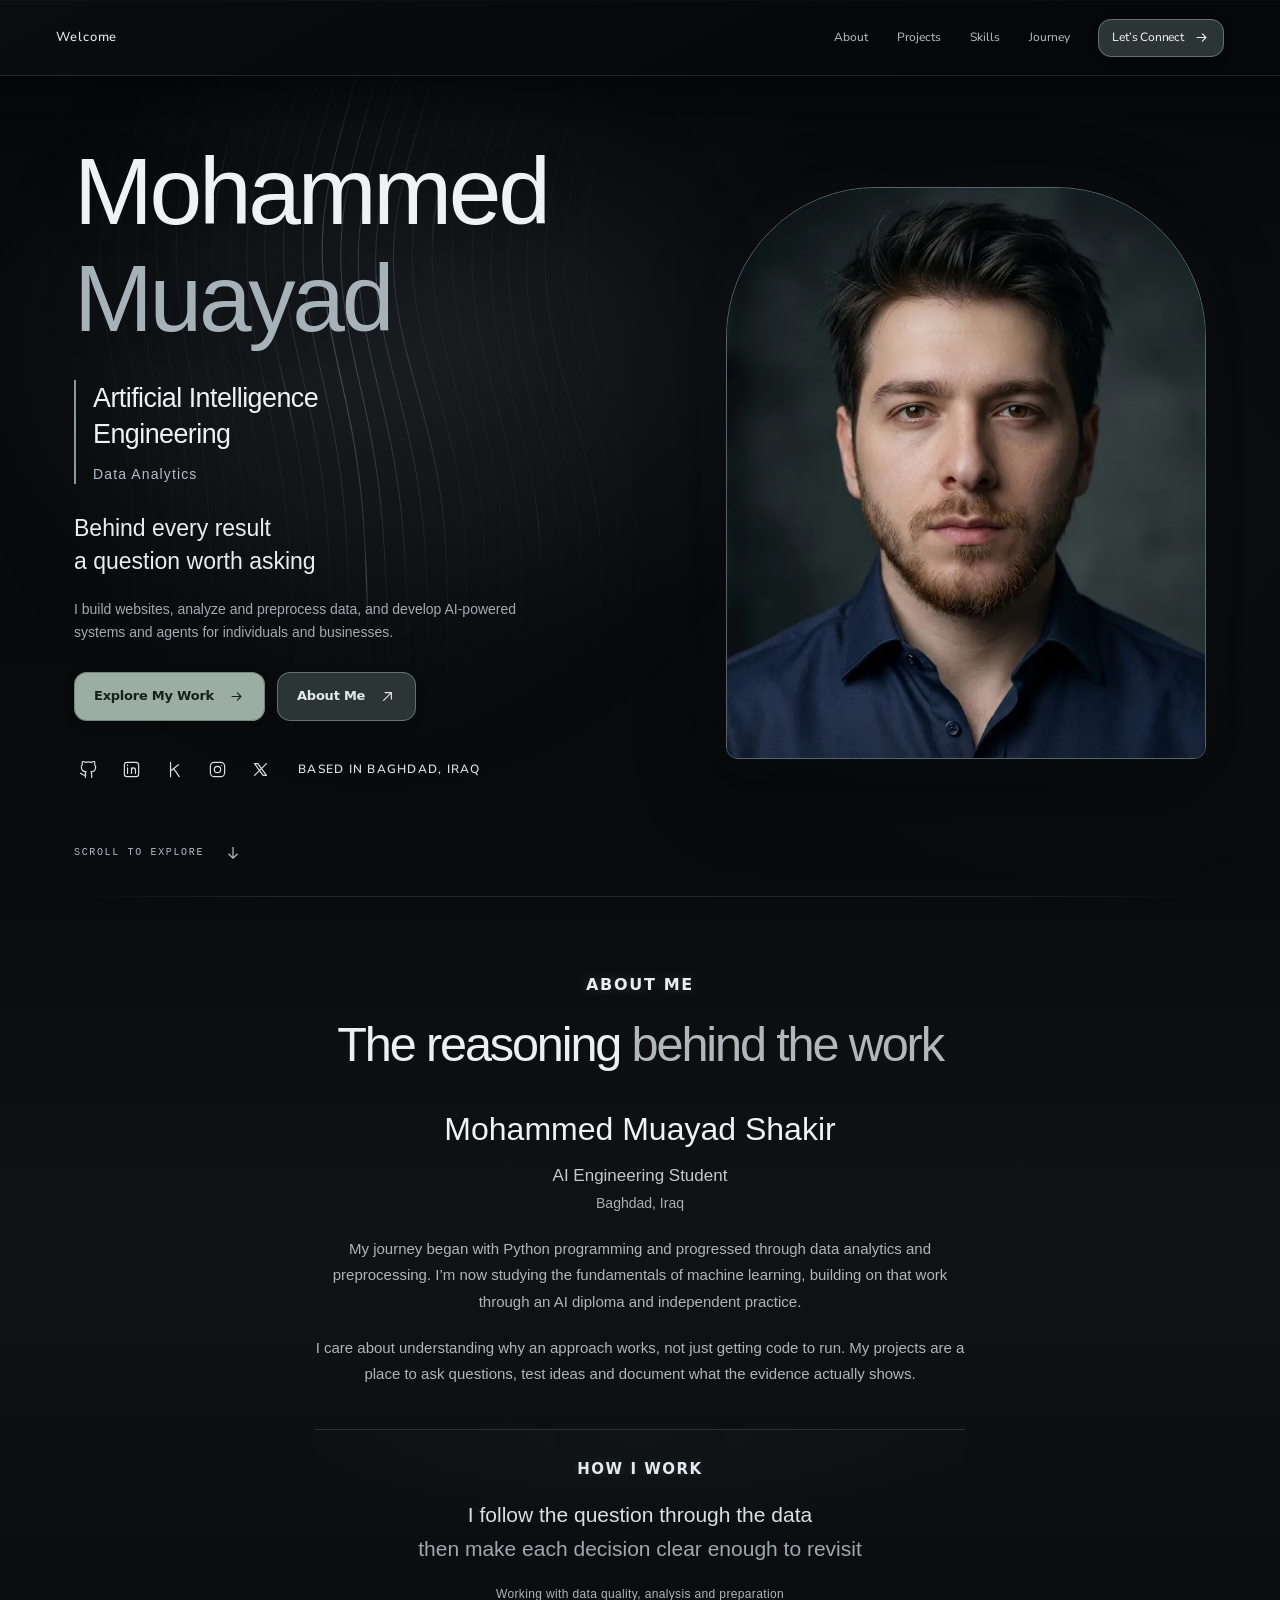
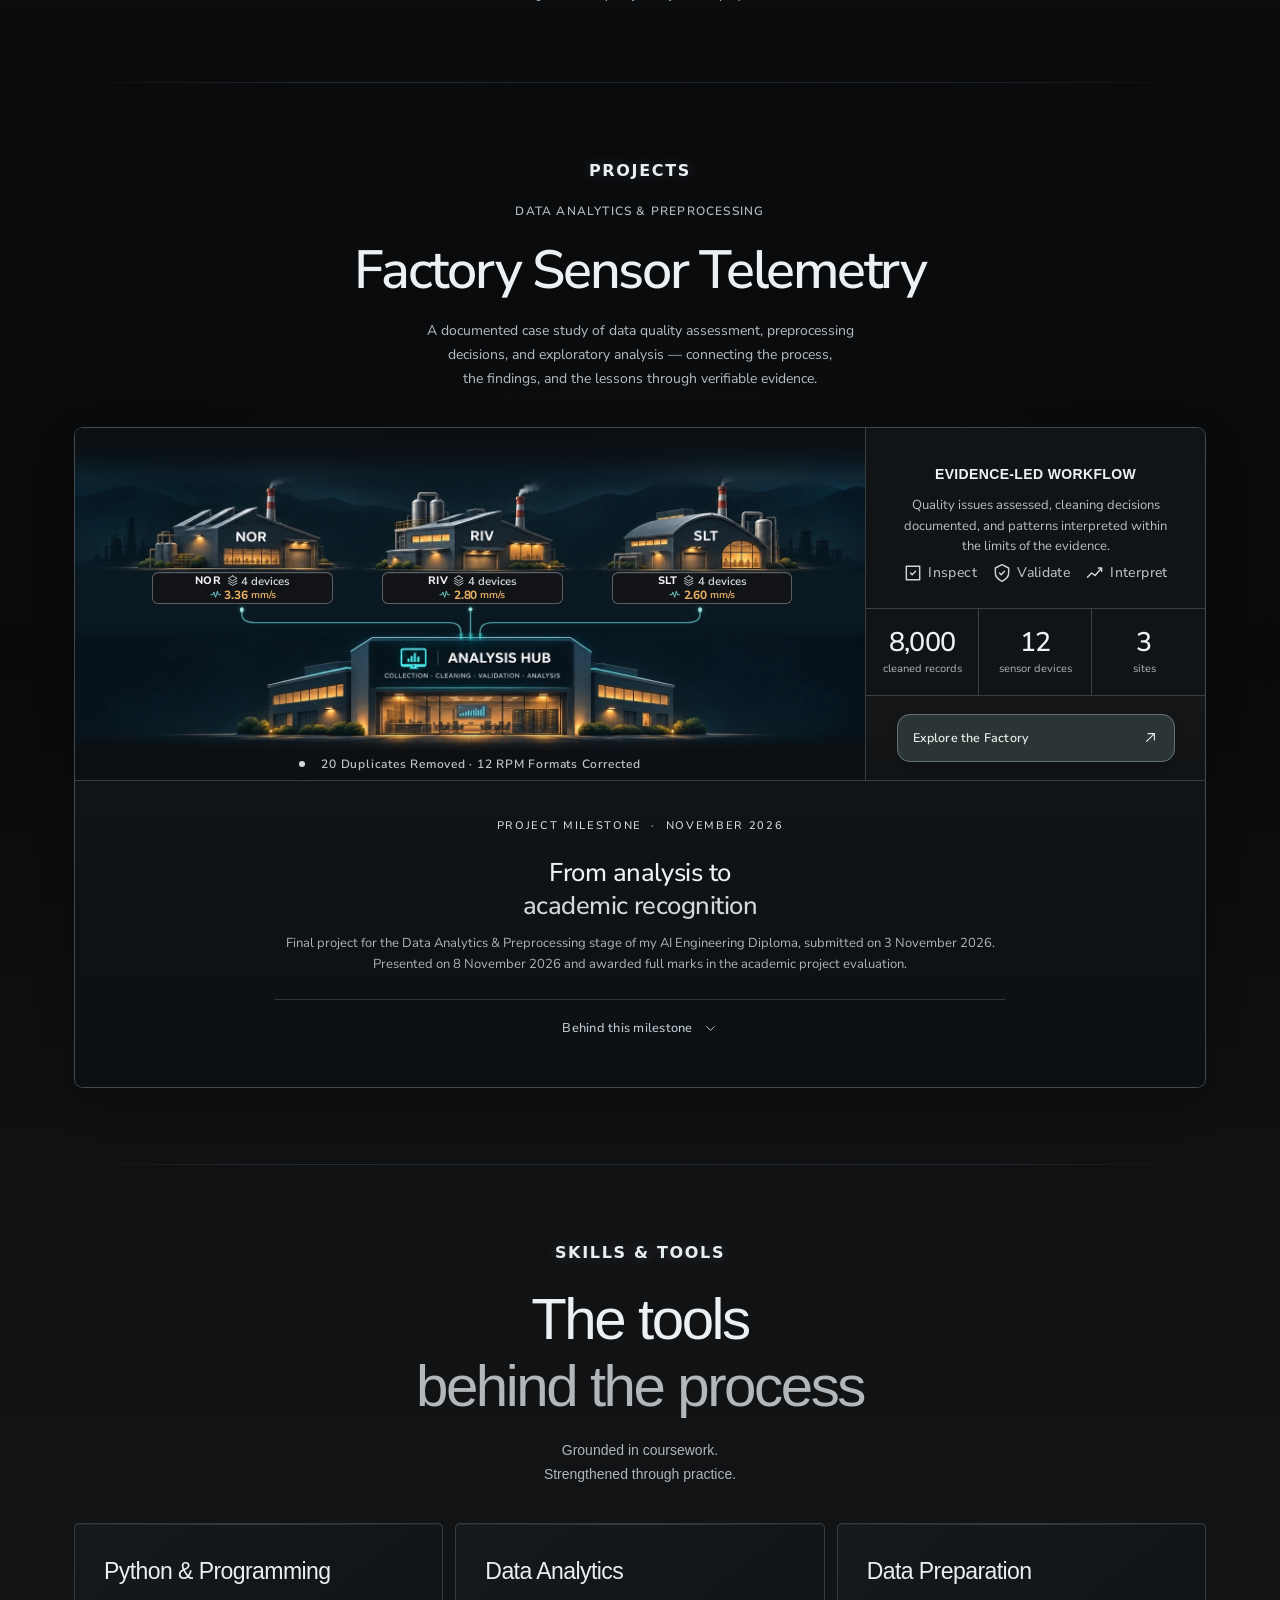
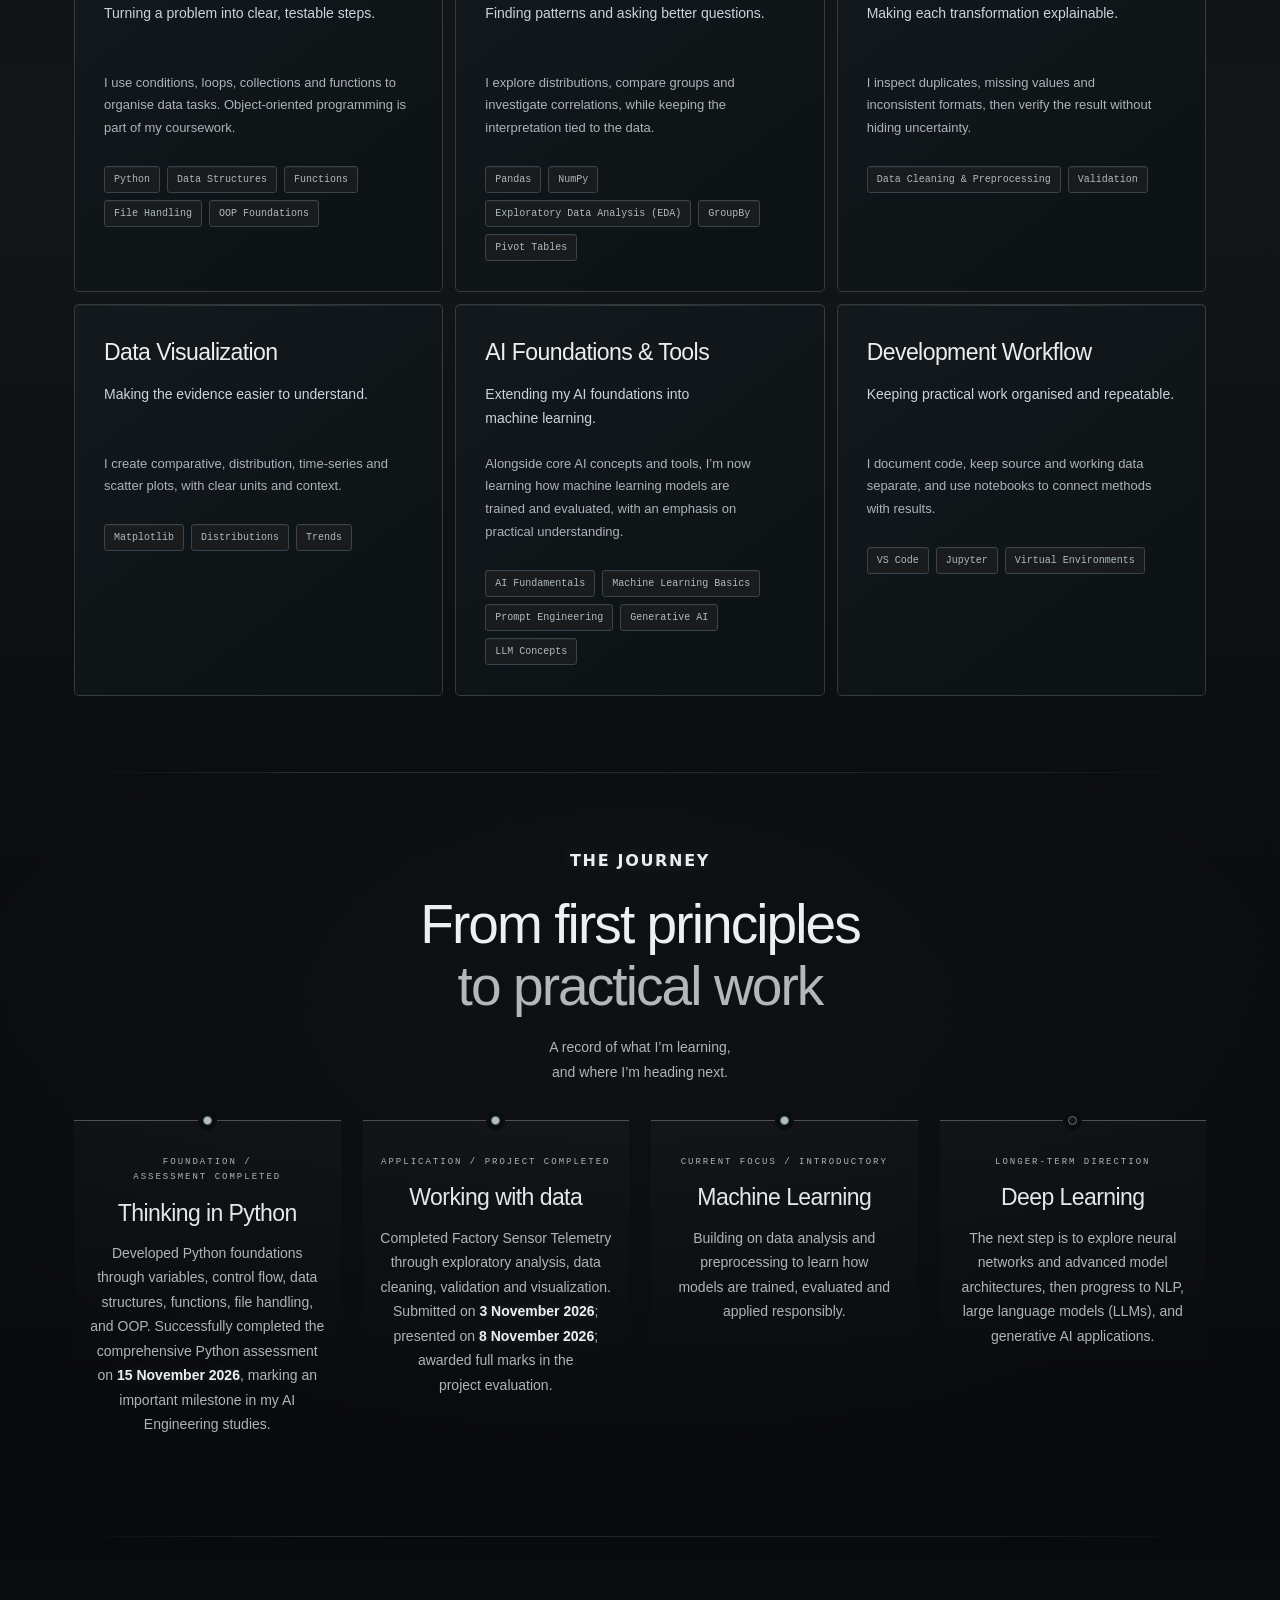
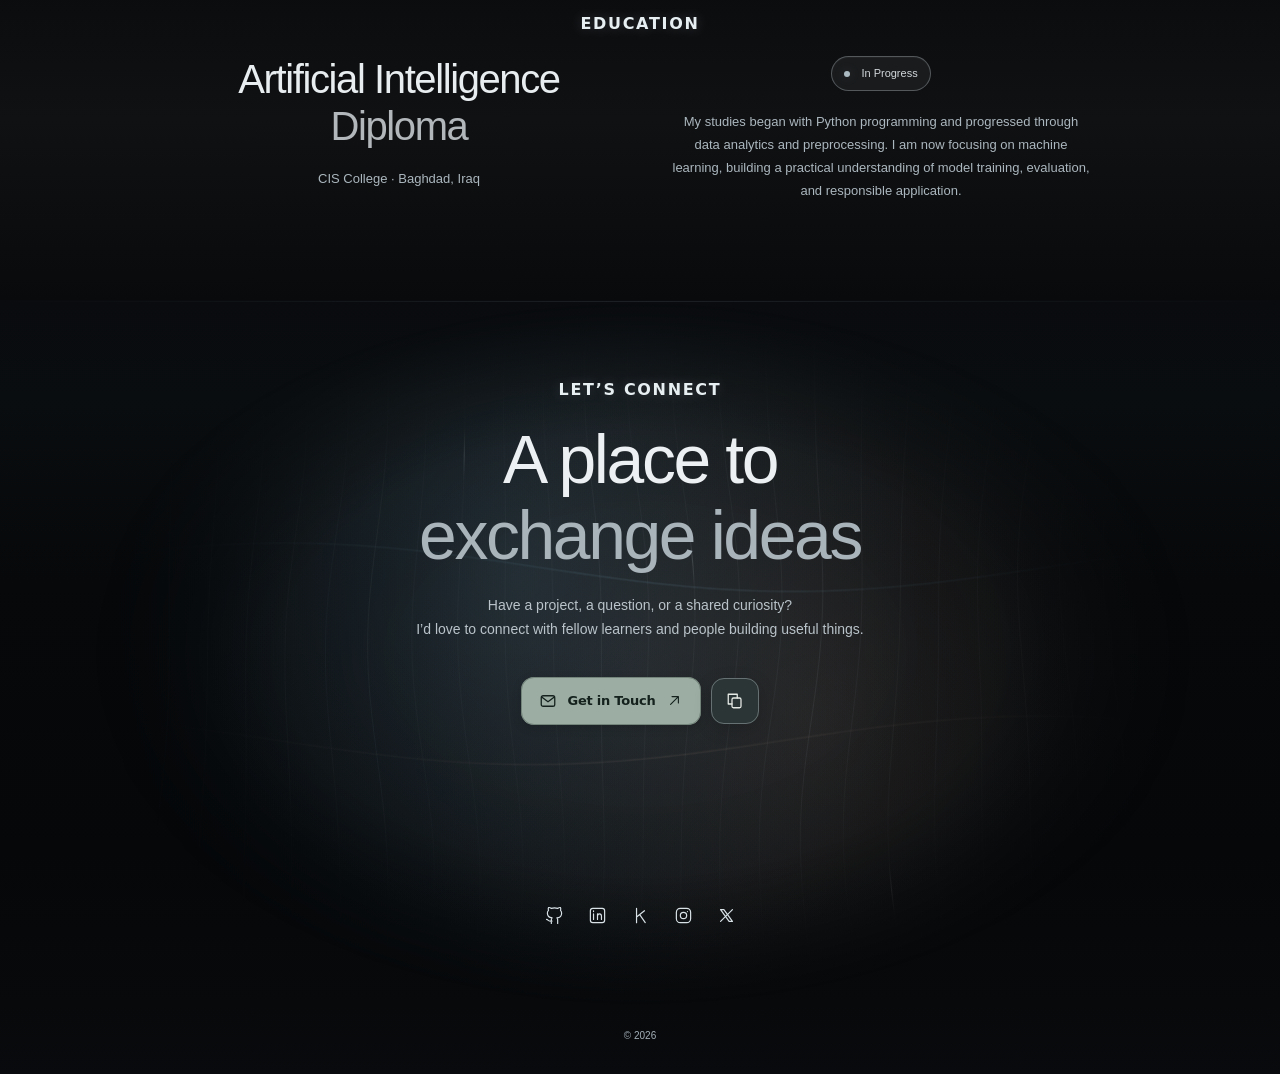
==== commit 2828c50d: "chore: refresh native-wheel navigation script on index.html" ====
--- a/index.html
+++ b/index.html
@@ -86,7 +86,7 @@
     height:78px!important;
   }
 }
-</style><script defer="" src="experiment/experience.js"></script><script defer="" src="experiment/disclosure-motion.js?v=20261111-mobile23-note2"></script><link href="experiment/site-navigation.css?v=20261112-stable-grip6" rel="stylesheet"/><script defer src="experiment/site-navigation.js?v=20261112-desktop-wheel8"></script><link href="experiment/glacier-controls.css?v=20261116-whole-button-frames1" rel="stylesheet"/></head><body class="home-page"><a class="skip" href="#main">Skip to content</a><div id="progress"></div><header class="ds-shell-nav" aria-label="Site navigation" data-open="false" data-hidden="false"><a class="ds-shell-nav__brand" aria-label="Back to home" href="#home">Welcome</a><button class="ds-shell-nav__toggle" type="button" data-ds-nav-toggle aria-controls="ds-shell-links" aria-expanded="false" aria-label="Open navigation"><span></span><span></span></button><nav class="ds-shell-nav__links" id="ds-shell-links" data-ds-nav-panel aria-label="Main navigation"><a href="#about">About</a><a href="#projects">Projects</a><a href="#skills">Skills</a><a href="#journey">Journey</a><a class="ds-shell-nav__cta" href="#contact">Let’s Connect <svg aria-hidden="true" viewBox="0 0 24 24" fill="none" stroke="currentColor" stroke-width="1.7" stroke-linecap="round" stroke-linejoin="round"><path d="M5 12h14M13 6l6 6-6 6"/></svg></a><button type="button" class="ds-shell-nav__grip" data-ds-nav-grip aria-label="Drag upward to dismiss navigation"><span aria-hidden="true"></span></button></nav><div class="ds-shell-nav__backdrop" data-ds-nav-backdrop aria-hidden="true"></div></header><main id="main"><section class="hero" id="home"><div aria-hidden="true" class="ambient"></div><canvas aria-hidden="true" class="dark-signal-canvas"></canvas><div class="hero-copy"><h1>Mohammed<br/><em>Muayad</em></h1><p class="discipline"><span class="discipline-main">Artificial Intelligence <br/>Engineering</span><span class="discipline-secondary">Data Analytics</span></p><p class="intro">Behind every result<br/>a question worth asking</p><p class="hero-note">I build websites, analyze and preprocess data, and develop AI-powered systems and agents for individuals and businesses.</p><div class="actions"><a class="button primary" href="#projects">Explore My Work <span><svg aria-hidden="true" class="link-arrow" fill="none" stroke="currentColor" stroke-linecap="round" stroke-linejoin="round" stroke-width="1.5" viewbox="0 0 24 24"><path d="M5 5 18 18M8 18h10V8"></path></svg></span></a><a class="button text" href="#about">About Me <span><svg aria-hidden="true" class="link-arrow" fill="none" stroke="currentColor" stroke-width="1.4" style="transform:rotate(90deg)" viewbox="0 0 24 24"><path d="M4 12h15m-6-6 6 6-6 6"></path></svg></span></a></div><div class="hero-social"><div class="socials"><a aria-label="GitHub (opens in new tab)" class="social" href="https://github.com/mohadmuayad" rel="noopener noreferrer" target="_blank" title="GitHub"><svg aria-hidden="true" fill="none" stroke="currentColor" stroke-linecap="round" stroke-linejoin="round" stroke-width="1.5" viewbox="0 0 24 24"><path d="M9 19c-5 1-5-2-7-2m14 5v-4a3.5 3.5 0 0 0-1-3c3-.3 6-1.5 6-6a5 5 0 0 0-1.4-3.5A4.6 4.6 0 0 0 19.5 2S18.2 1.6 16 3a13 13 0 0 0-8 0C5.8 1.6 4.5 2 4.5 2a4.6 4.6 0 0 0-.1 3.5A5 5 0 0 0 3 9c0 4.5 3 5.7 6 6a3.5 3.5 0 0 0-1 3v4"></path></svg></a><a aria-label="LinkedIn (opens in new tab)" class="social" href="https://www.linkedin.com/in/mohammed-muayad-b70300446/" rel="noopener noreferrer" target="_blank" title="LinkedIn"><svg aria-hidden="true" fill="none" stroke="currentColor" stroke-linecap="round" stroke-linejoin="round" stroke-width="1.5" viewbox="0 0 24 24"><rect height="18" rx="3" width="18" x="3" y="3"></rect><path d="M7 10v7m0-11v1m5 10v-7m0 3c0-4 5-4 5 0v4"></path></svg></a><a aria-label="Kaggle (opens in new tab)" class="social" href="https://www.kaggle.com/mohadmuayad" rel="noopener noreferrer" target="_blank" title="Kaggle"><svg aria-hidden="true" fill="none" stroke="currentColor" stroke-linecap="round" stroke-linejoin="round" stroke-width="1.5" viewbox="0 0 24 24"><path d="M7 3v18m10-15-10 8m4-3 7 10"></path></svg></a><a aria-label="Instagram (opens in new tab)" class="social" href="https://www.instagram.com/mohadmuayad/" rel="noopener noreferrer" target="_blank" title="Instagram"><svg aria-hidden="true" fill="none" stroke="currentColor" stroke-linecap="round" stroke-linejoin="round" stroke-width="1.5" viewbox="0 0 24 24"><rect height="18" rx="5" width="18" x="3" y="3"></rect><circle cx="12" cy="12" r="4"></circle><path d="M17 7h.01"></path></svg></a><a aria-label="X (opens in new tab)" class="social social-x-linked" href="https://x.com/mohadmuayad" rel="noopener noreferrer" target="_blank" title="X"><svg aria-hidden="true" fill="none" stroke="currentColor" stroke-linecap="round" stroke-linejoin="round" stroke-width="1.55" viewbox="0 0 24 24"><path d="M4.5 4.5h4.2l10.8 15h-4.2z"></path><path d="M19.5 4.5 4.5 19.5"></path></svg></a></div><span>BASED IN BAGHDAD, IRAQ</span></div></div><div class="portrait-wrap"><div class="portrait-frame"><img alt="Portrait of Mohammed Muayad" fetchpriority="high" height="800" src="assets/portrait.webp" width="800"/></div></div><a class="scroll-cue" href="#about"><span>SCROLL TO EXPLORE</span> <svg aria-hidden="true" class="link-arrow" fill="none" stroke="currentColor" stroke-width="1.4" style="transform:rotate(90deg)" viewbox="0 0 24 24"><path d="M4 12h15m-6-6 6 6-6 6"></path></svg></a></section>
+</style><script defer="" src="experiment/experience.js"></script><script defer="" src="experiment/disclosure-motion.js?v=20261111-mobile23-note2"></script><link href="experiment/site-navigation.css?v=20261112-stable-grip6" rel="stylesheet"/><script defer src="experiment/site-navigation.js?v=20261116-native-wheel1"></script><link href="experiment/glacier-controls.css?v=20261116-whole-button-frames1" rel="stylesheet"/></head><body class="home-page"><a class="skip" href="#main">Skip to content</a><div id="progress"></div><header class="ds-shell-nav" aria-label="Site navigation" data-open="false" data-hidden="false"><a class="ds-shell-nav__brand" aria-label="Back to home" href="#home">Welcome</a><button class="ds-shell-nav__toggle" type="button" data-ds-nav-toggle aria-controls="ds-shell-links" aria-expanded="false" aria-label="Open navigation"><span></span><span></span></button><nav class="ds-shell-nav__links" id="ds-shell-links" data-ds-nav-panel aria-label="Main navigation"><a href="#about">About</a><a href="#projects">Projects</a><a href="#skills">Skills</a><a href="#journey">Journey</a><a class="ds-shell-nav__cta" href="#contact">Let’s Connect <svg aria-hidden="true" viewBox="0 0 24 24" fill="none" stroke="currentColor" stroke-width="1.7" stroke-linecap="round" stroke-linejoin="round"><path d="M5 12h14M13 6l6 6-6 6"/></svg></a><button type="button" class="ds-shell-nav__grip" data-ds-nav-grip aria-label="Drag upward to dismiss navigation"><span aria-hidden="true"></span></button></nav><div class="ds-shell-nav__backdrop" data-ds-nav-backdrop aria-hidden="true"></div></header><main id="main"><section class="hero" id="home"><div aria-hidden="true" class="ambient"></div><canvas aria-hidden="true" class="dark-signal-canvas"></canvas><div class="hero-copy"><h1>Mohammed<br/><em>Muayad</em></h1><p class="discipline"><span class="discipline-main">Artificial Intelligence <br/>Engineering</span><span class="discipline-secondary">Data Analytics</span></p><p class="intro">Behind every result<br/>a question worth asking</p><p class="hero-note">I build websites, analyze and preprocess data, and develop AI-powered systems and agents for individuals and businesses.</p><div class="actions"><a class="button primary" href="#projects">Explore My Work <span><svg aria-hidden="true" class="link-arrow" fill="none" stroke="currentColor" stroke-linecap="round" stroke-linejoin="round" stroke-width="1.5" viewbox="0 0 24 24"><path d="M5 5 18 18M8 18h10V8"></path></svg></span></a><a class="button text" href="#about">About Me <span><svg aria-hidden="true" class="link-arrow" fill="none" stroke="currentColor" stroke-width="1.4" style="transform:rotate(90deg)" viewbox="0 0 24 24"><path d="M4 12h15m-6-6 6 6-6 6"></path></svg></span></a></div><div class="hero-social"><div class="socials"><a aria-label="GitHub (opens in new tab)" class="social" href="https://github.com/mohadmuayad" rel="noopener noreferrer" target="_blank" title="GitHub"><svg aria-hidden="true" fill="none" stroke="currentColor" stroke-linecap="round" stroke-linejoin="round" stroke-width="1.5" viewbox="0 0 24 24"><path d="M9 19c-5 1-5-2-7-2m14 5v-4a3.5 3.5 0 0 0-1-3c3-.3 6-1.5 6-6a5 5 0 0 0-1.4-3.5A4.6 4.6 0 0 0 19.5 2S18.2 1.6 16 3a13 13 0 0 0-8 0C5.8 1.6 4.5 2 4.5 2a4.6 4.6 0 0 0-.1 3.5A5 5 0 0 0 3 9c0 4.5 3 5.7 6 6a3.5 3.5 0 0 0-1 3v4"></path></svg></a><a aria-label="LinkedIn (opens in new tab)" class="social" href="https://www.linkedin.com/in/mohammed-muayad-b70300446/" rel="noopener noreferrer" target="_blank" title="LinkedIn"><svg aria-hidden="true" fill="none" stroke="currentColor" stroke-linecap="round" stroke-linejoin="round" stroke-width="1.5" viewbox="0 0 24 24"><rect height="18" rx="3" width="18" x="3" y="3"></rect><path d="M7 10v7m0-11v1m5 10v-7m0 3c0-4 5-4 5 0v4"></path></svg></a><a aria-label="Kaggle (opens in new tab)" class="social" href="https://www.kaggle.com/mohadmuayad" rel="noopener noreferrer" target="_blank" title="Kaggle"><svg aria-hidden="true" fill="none" stroke="currentColor" stroke-linecap="round" stroke-linejoin="round" stroke-width="1.5" viewbox="0 0 24 24"><path d="M7 3v18m10-15-10 8m4-3 7 10"></path></svg></a><a aria-label="Instagram (opens in new tab)" class="social" href="https://www.instagram.com/mohadmuayad/" rel="noopener noreferrer" target="_blank" title="Instagram"><svg aria-hidden="true" fill="none" stroke="currentColor" stroke-linecap="round" stroke-linejoin="round" stroke-width="1.5" viewbox="0 0 24 24"><rect height="18" rx="5" width="18" x="3" y="3"></rect><circle cx="12" cy="12" r="4"></circle><path d="M17 7h.01"></path></svg></a><a aria-label="X (opens in new tab)" class="social social-x-linked" href="https://x.com/mohadmuayad" rel="noopener noreferrer" target="_blank" title="X"><svg aria-hidden="true" fill="none" stroke="currentColor" stroke-linecap="round" stroke-linejoin="round" stroke-width="1.55" viewbox="0 0 24 24"><path d="M4.5 4.5h4.2l10.8 15h-4.2z"></path><path d="M19.5 4.5 4.5 19.5"></path></svg></a></div><span>BASED IN BAGHDAD, IRAQ</span></div></div><div class="portrait-wrap"><div class="portrait-frame"><img alt="Portrait of Mohammed Muayad" fetchpriority="high" height="800" src="assets/portrait.webp" width="800"/></div></div><a class="scroll-cue" href="#about"><span>SCROLL TO EXPLORE</span> <svg aria-hidden="true" class="link-arrow" fill="none" stroke="currentColor" stroke-width="1.4" style="transform:rotate(90deg)" viewbox="0 0 24 24"><path d="M4 12h15m-6-6 6 6-6 6"></path></svg></a></section>
 <section class="section about" id="about"><div class="section-heading"><p class="eyebrow">ABOUT ME</p><h2>The reasoning <em>behind the work</em></h2></div><div class="about-copy"><p class="lead"><span class="identity-name">Mohammed Muayad Shakir</span><span class="identity-role">AI Engineering Student</span><span class="identity-place">Baghdad, Iraq</span></p><p>My journey began with Python programming and progressed through data analytics and preprocessing. I’m now studying the fundamentals of machine learning, building on that work through an AI diploma and independent practice.</p><p>I care about understanding why an approach works, not just getting code to run. My projects are a place to ask questions, test ideas and document what the evidence actually shows.</p><div class="about-signature"><span class="signature-label">HOW I WORK</span><p>I follow the question through the data<br/><span>then make each decision clear enough to revisit</span></p><span class="signature-focus">Working with data quality, analysis and preparation</span></div></div></section>
 <section class="section" id="projects"><div class="section-heading ds-project-section-heading"><p class="eyebrow">PROJECTS</p><p class="ds-project-discipline">DATA ANALYTICS &amp; PREPROCESSING</p><h2 id="case-card-title">Factory Sensor Telemetry</h2><p class="ds-project-section-description">A documented case study of data quality assessment, preprocessing decisions, and exploratory analysis — connecting the process, the findings, and the lessons through verifiable evidence.</p></div><article aria-labelledby="case-card-title" class="project-card ds-case-card ds-industrial-card ds-living-card ds-entry-split-card"><div class="ds-entry-split"><div class="ds-industrial-artwork"><figure aria-label="Illustrative historical synthetic telemetry: NOR, RIV, and SLT, four devices per site, with respective mean vibrations 3.36, 2.80, and 2.60 millimeters per second; visual routes connect each site with an analysis center. Not live monitoring." class="ds-scene-frame" role="img"><div class="ds-scene-stage"><img alt="" class="ds-scene-visual ds-scene-visual--desktop ds-scene-visual--upper" decoding="async" height="676" loading="eager" src="assets/ds-factory-scene-desktop.webp" width="1648"/><img alt="" class="ds-scene-visual ds-scene-visual--desktop ds-scene-visual--lower" decoding="async" height="676" loading="lazy" src="assets/ds-factory-scene-desktop.webp" width="1648"/><div class="ds-mobile-composition">
 <img alt="" class="ds-mobile-building ds-mobile-building--nor" decoding="async" height="369" loading="eager" src="assets/ds-factory-nor-complete.webp" width="650"/>
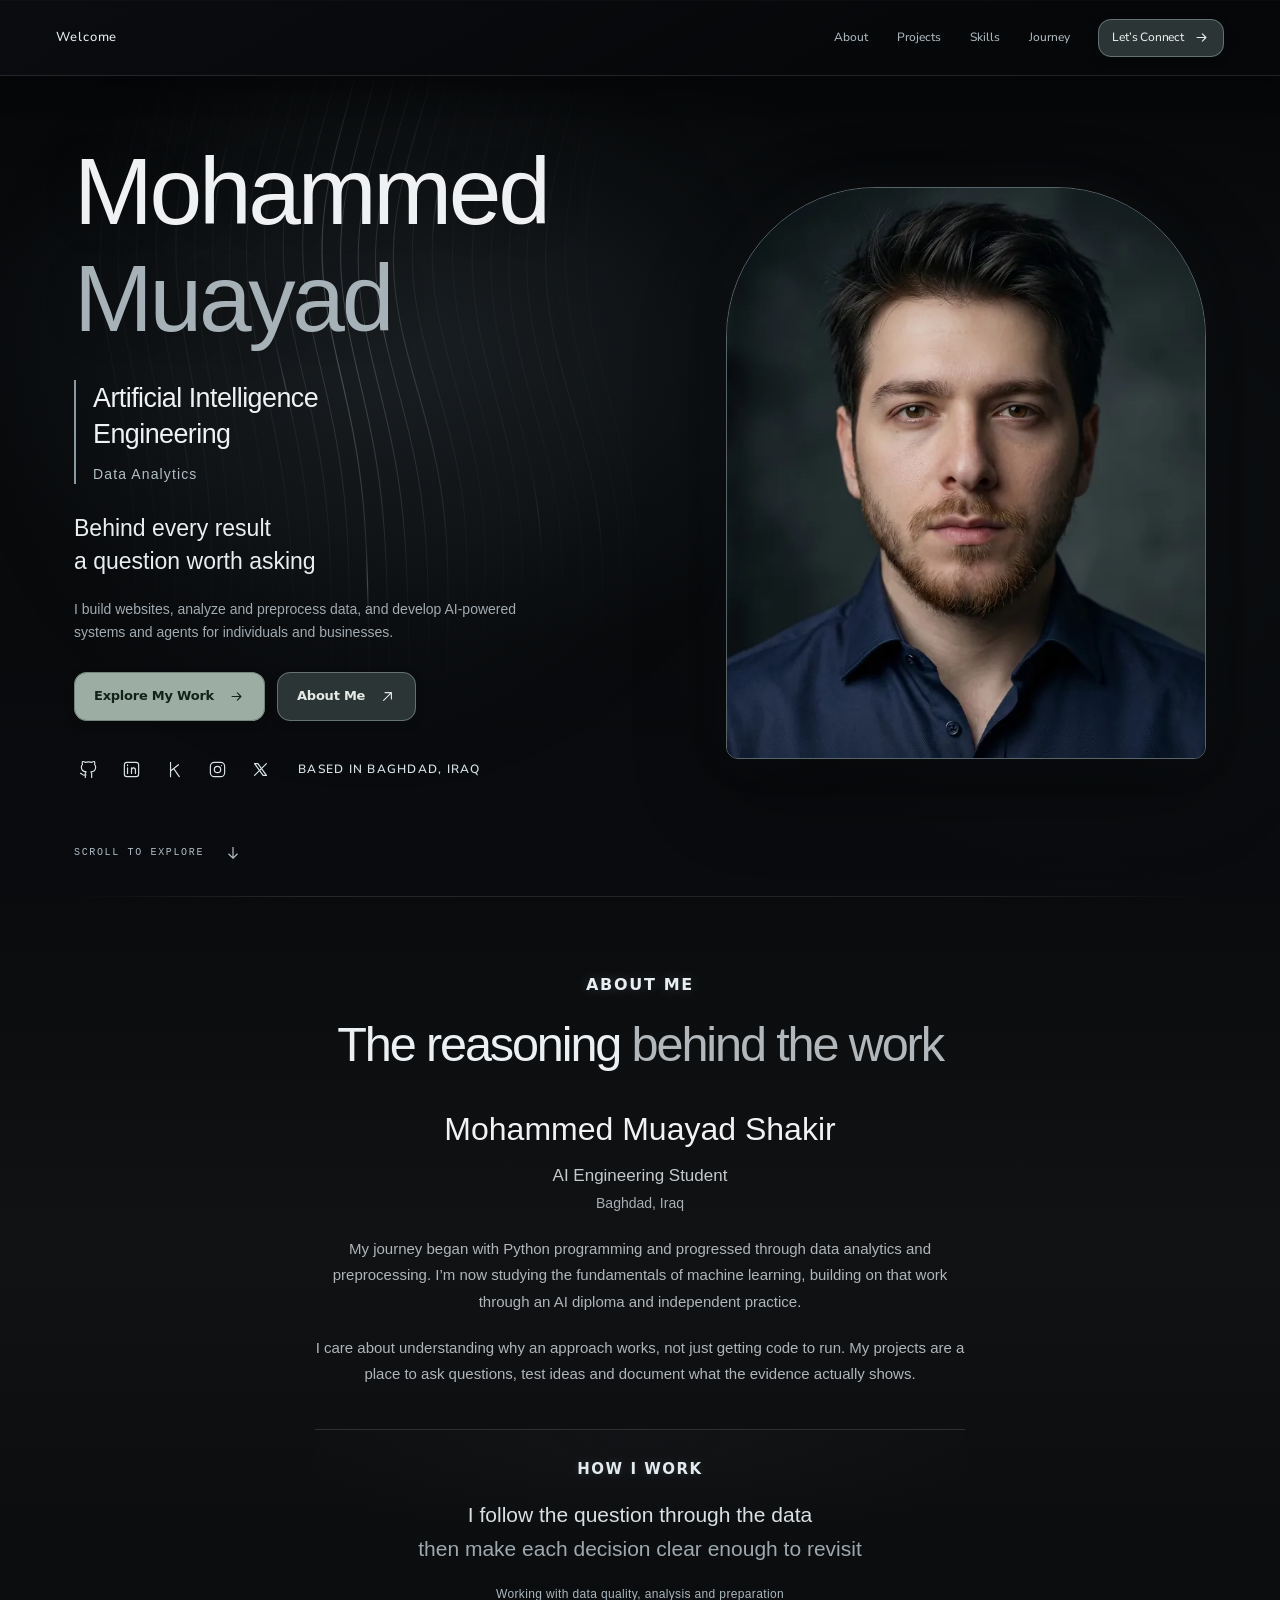
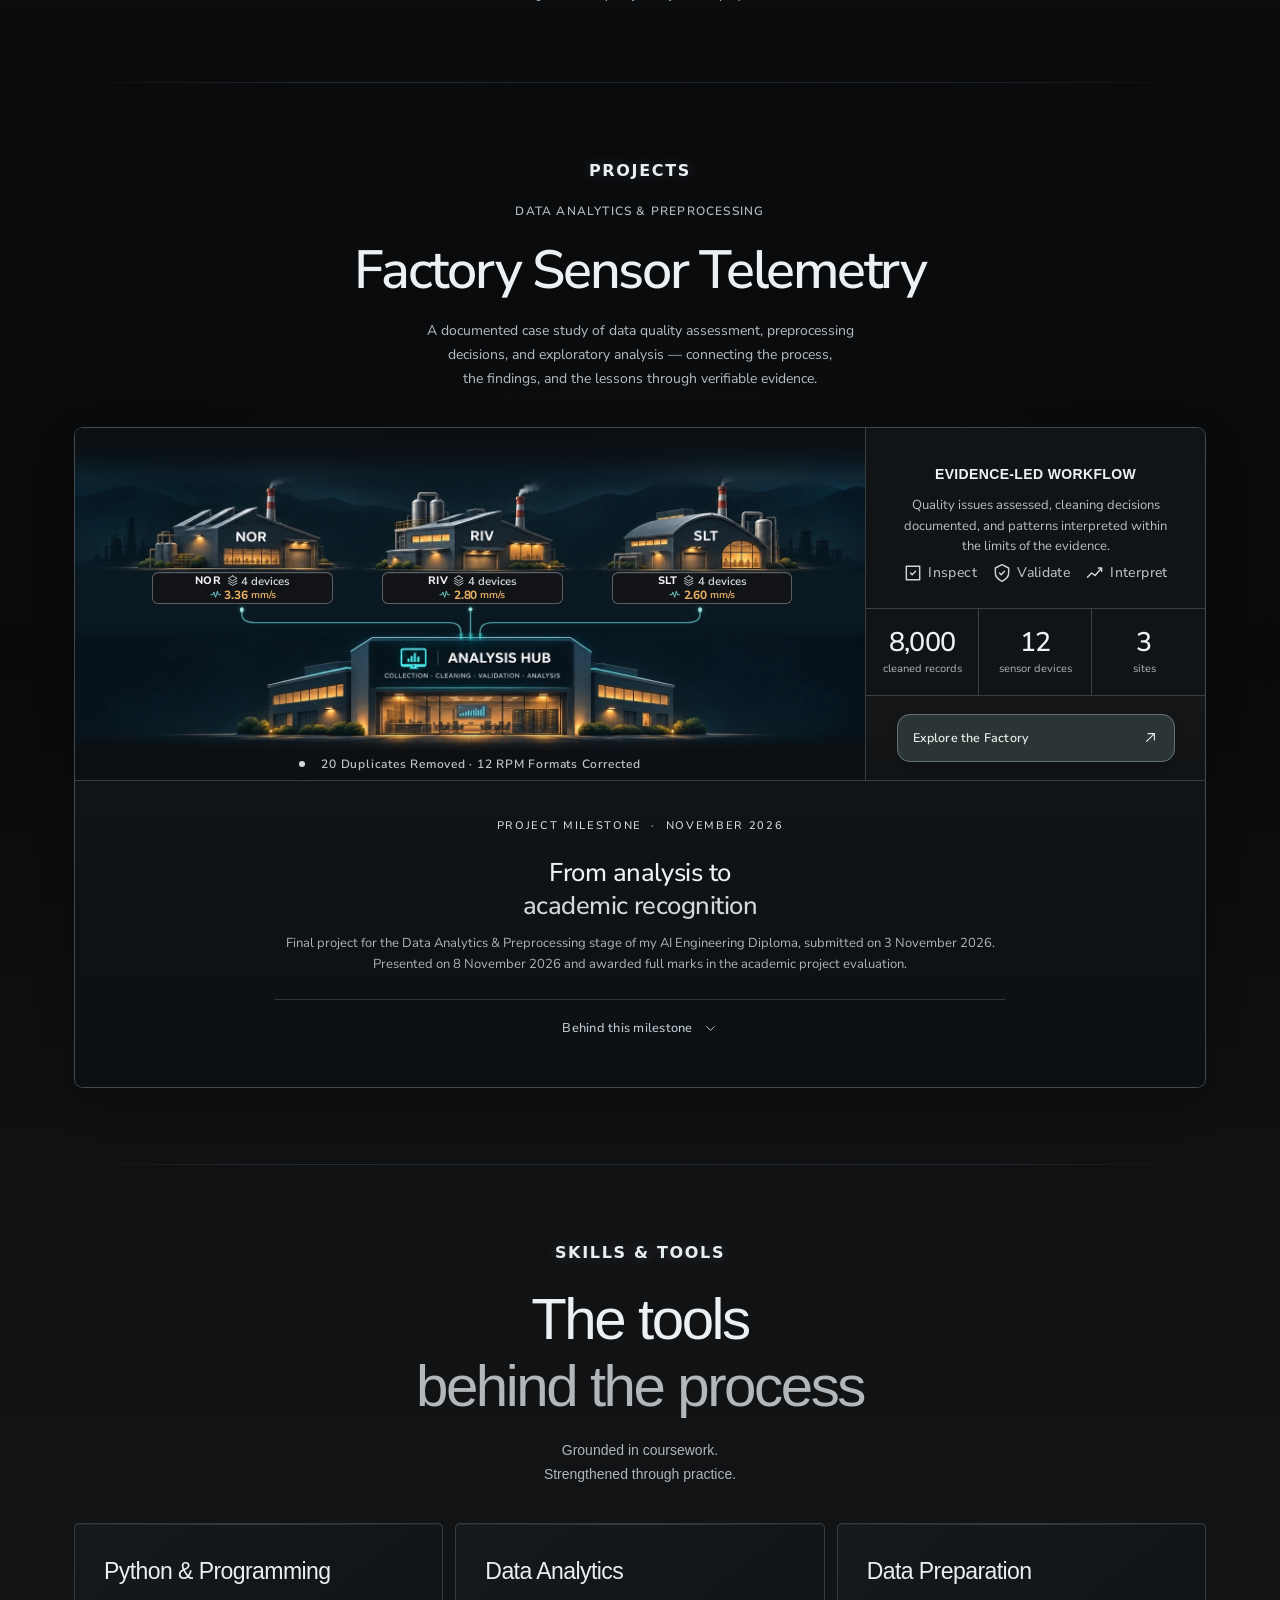
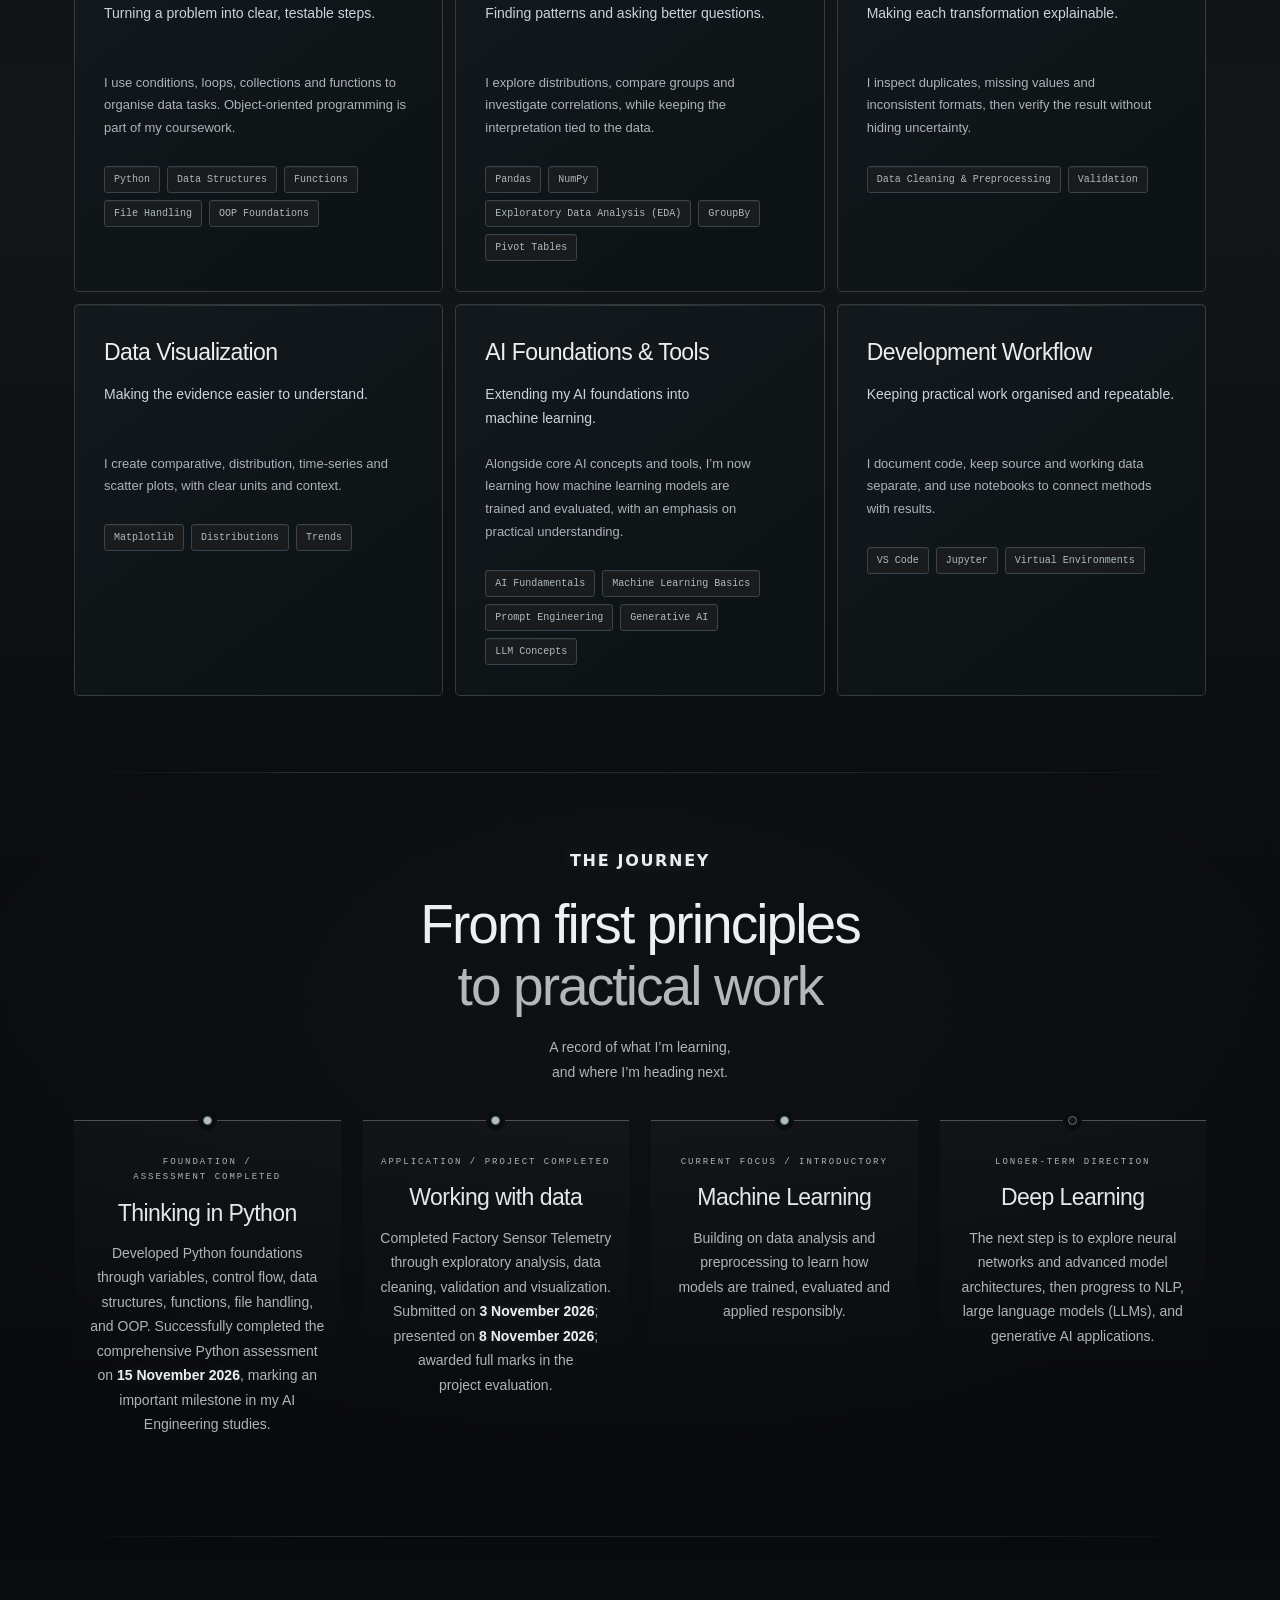
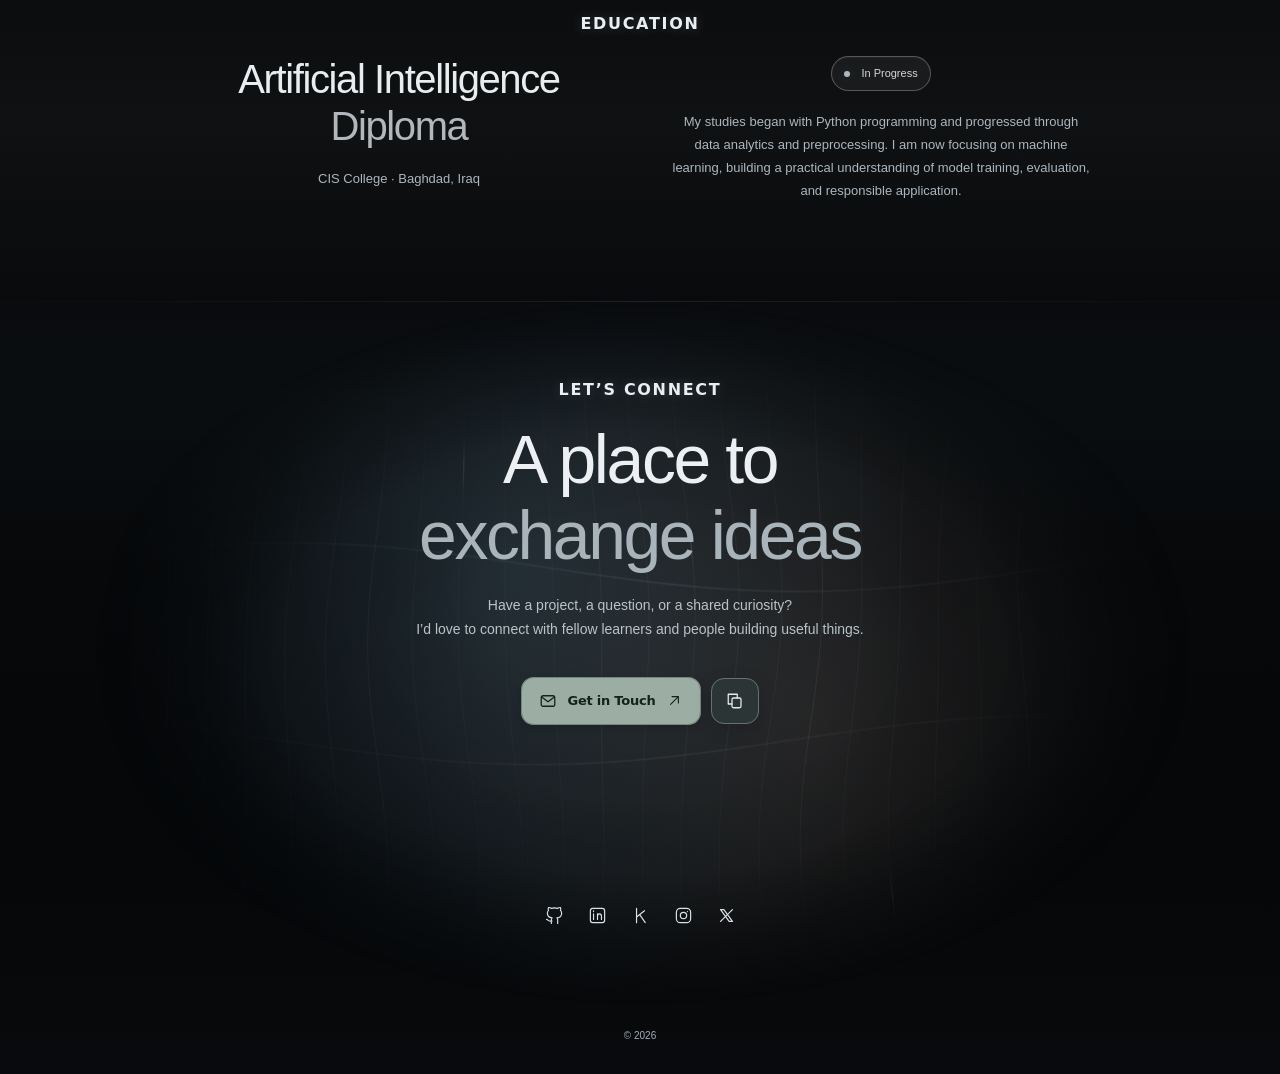
==== commit 632d7832: "chore: refresh route entrance assets on index.html" ====
--- a/index.html
+++ b/index.html
@@ -1,6 +1,6 @@
 <!DOCTYPE html>
 
-<html lang="en"><head><meta charset="utf-8"/><meta content="width=device-width, initial-scale=1" name="viewport"/><meta content="#08090a" name="theme-color"/><title>Mohammed Muayad — Artificial Intelligence &amp; Data Analytics</title><meta content="The questions, decisions and projects behind my work in AI engineering and data analytics" name="description"/><link href="assets/mark.svg" rel="icon"/><link href="style.css?v=20261112-home-hero-copy8" rel="stylesheet"/><link href="notebooks/notebook.css?v=20261111-final-details1" rel="stylesheet"/><script defer="" src="notebooks/notebook.js?v=20261111-review08-transition-fix"></script><script defer="" src="app.js?v=20261114-card-cta-return2"></script><meta content="Mohammed Muayad — AI Engineering &amp; Data Analytics" property="og:title"/><meta content="The questions, decisions and projects behind my work in AI engineering and data analytics" property="og:description"/><meta content="website" property="og:type"/><meta content="https://mohadmuayad.github.io/" property="og:url"/><meta content="Mohammed Muayad" property="og:site_name"/><meta content="https://mohadmuayad.github.io/assets/share-card.png" property="og:image"/><meta content="1200" property="og:image:width"/><meta content="630" property="og:image:height"/><meta content="Mohammed Muayad — Artificial Intelligence Engineering and Data Analytics" property="og:image:alt"/><meta content="summary_large_image" name="twitter:card"/><meta content="Mohammed Muayad — AI Engineering &amp; Data Analytics" name="twitter:title"/><meta content="The questions, decisions and projects behind my work in AI engineering and data analytics" name="twitter:description"/><meta content="https://mohadmuayad.github.io/assets/share-card.png" name="twitter:image"/><link href="https://mohadmuayad.github.io/" rel="canonical"/><link href="experiment/experience.css?v=20261112-touch-nav18" rel="stylesheet"/><link href="experiment/industrial-intelligence.css?v=20261114-footer-social-unified4" rel="stylesheet"/><style id="ds-project-critical-layout">
+<html lang="en"><head><meta charset="utf-8"/><meta content="width=device-width, initial-scale=1" name="viewport"/><meta content="#08090a" name="theme-color"/><title>Mohammed Muayad — Artificial Intelligence &amp; Data Analytics</title><meta content="The questions, decisions and projects behind my work in AI engineering and data analytics" name="description"/><link href="assets/mark.svg" rel="icon"/><link href="style.css?v=20261112-home-hero-copy8" rel="stylesheet"/><link href="notebooks/notebook.css?v=20261111-final-details1" rel="stylesheet"/><script defer="" src="notebooks/notebook.js?v=20261111-review08-transition-fix"></script><script defer="" src="app.js?v=20261116-route-enter780-1"></script><meta content="Mohammed Muayad — AI Engineering &amp; Data Analytics" property="og:title"/><meta content="The questions, decisions and projects behind my work in AI engineering and data analytics" property="og:description"/><meta content="website" property="og:type"/><meta content="https://mohadmuayad.github.io/" property="og:url"/><meta content="Mohammed Muayad" property="og:site_name"/><meta content="https://mohadmuayad.github.io/assets/share-card.png" property="og:image"/><meta content="1200" property="og:image:width"/><meta content="630" property="og:image:height"/><meta content="Mohammed Muayad — Artificial Intelligence Engineering and Data Analytics" property="og:image:alt"/><meta content="summary_large_image" name="twitter:card"/><meta content="Mohammed Muayad — AI Engineering &amp; Data Analytics" name="twitter:title"/><meta content="The questions, decisions and projects behind my work in AI engineering and data analytics" name="twitter:description"/><meta content="https://mohadmuayad.github.io/assets/share-card.png" name="twitter:image"/><link href="https://mohadmuayad.github.io/" rel="canonical"/><link href="experiment/experience.css?v=20261116-route-enter780-1" rel="stylesheet"/><link href="experiment/industrial-intelligence.css?v=20261114-footer-social-unified4" rel="stylesheet"/><style id="ds-project-critical-layout">
 /* Home project layout. Rules deliberately scoped, explicit and responsive. */
 @media (min-width:961px) {
   body.home-page #projects article.ds-entry-split-card > div.ds-entry-split {
--- a/experiment/experience.css
+++ b/experiment/experience.css
@@ -670,7 +670,7 @@
   transform:translate3d(0,12px,0);
 }
 html.ds-route-incoming main {
-  animation:ds-quiet-reveal 520ms cubic-bezier(.22,.61,.36,1) both;
+  animation:ds-quiet-reveal 780ms cubic-bezier(.33,0,.2,1) both;
 }
 @keyframes ds-quiet-reveal {
   from {opacity:0;transform:translate3d(0,12px,0);}
@@ -688,7 +688,7 @@
 html.ds-route-incoming .notebook-page-body.notebook-01 main.notebook-body > .notebook-hero,
 html.ds-route-incoming .notebook-page-body.notebook-01 main.notebook-body > .notebook-index,
 html.ds-route-incoming .notebook-page-body.notebook-01 main.notebook-body > .cell:nth-of-type(-n+5) {
-  animation:ds-notebook01-light-entrance 520ms cubic-bezier(.22,.61,.36,1) both;
+  animation:ds-notebook01-light-entrance 780ms cubic-bezier(.33,0,.2,1) both;
 }
 @keyframes ds-notebook01-light-entrance {
   from {opacity:0;transform:translate3d(0,12px,0);}
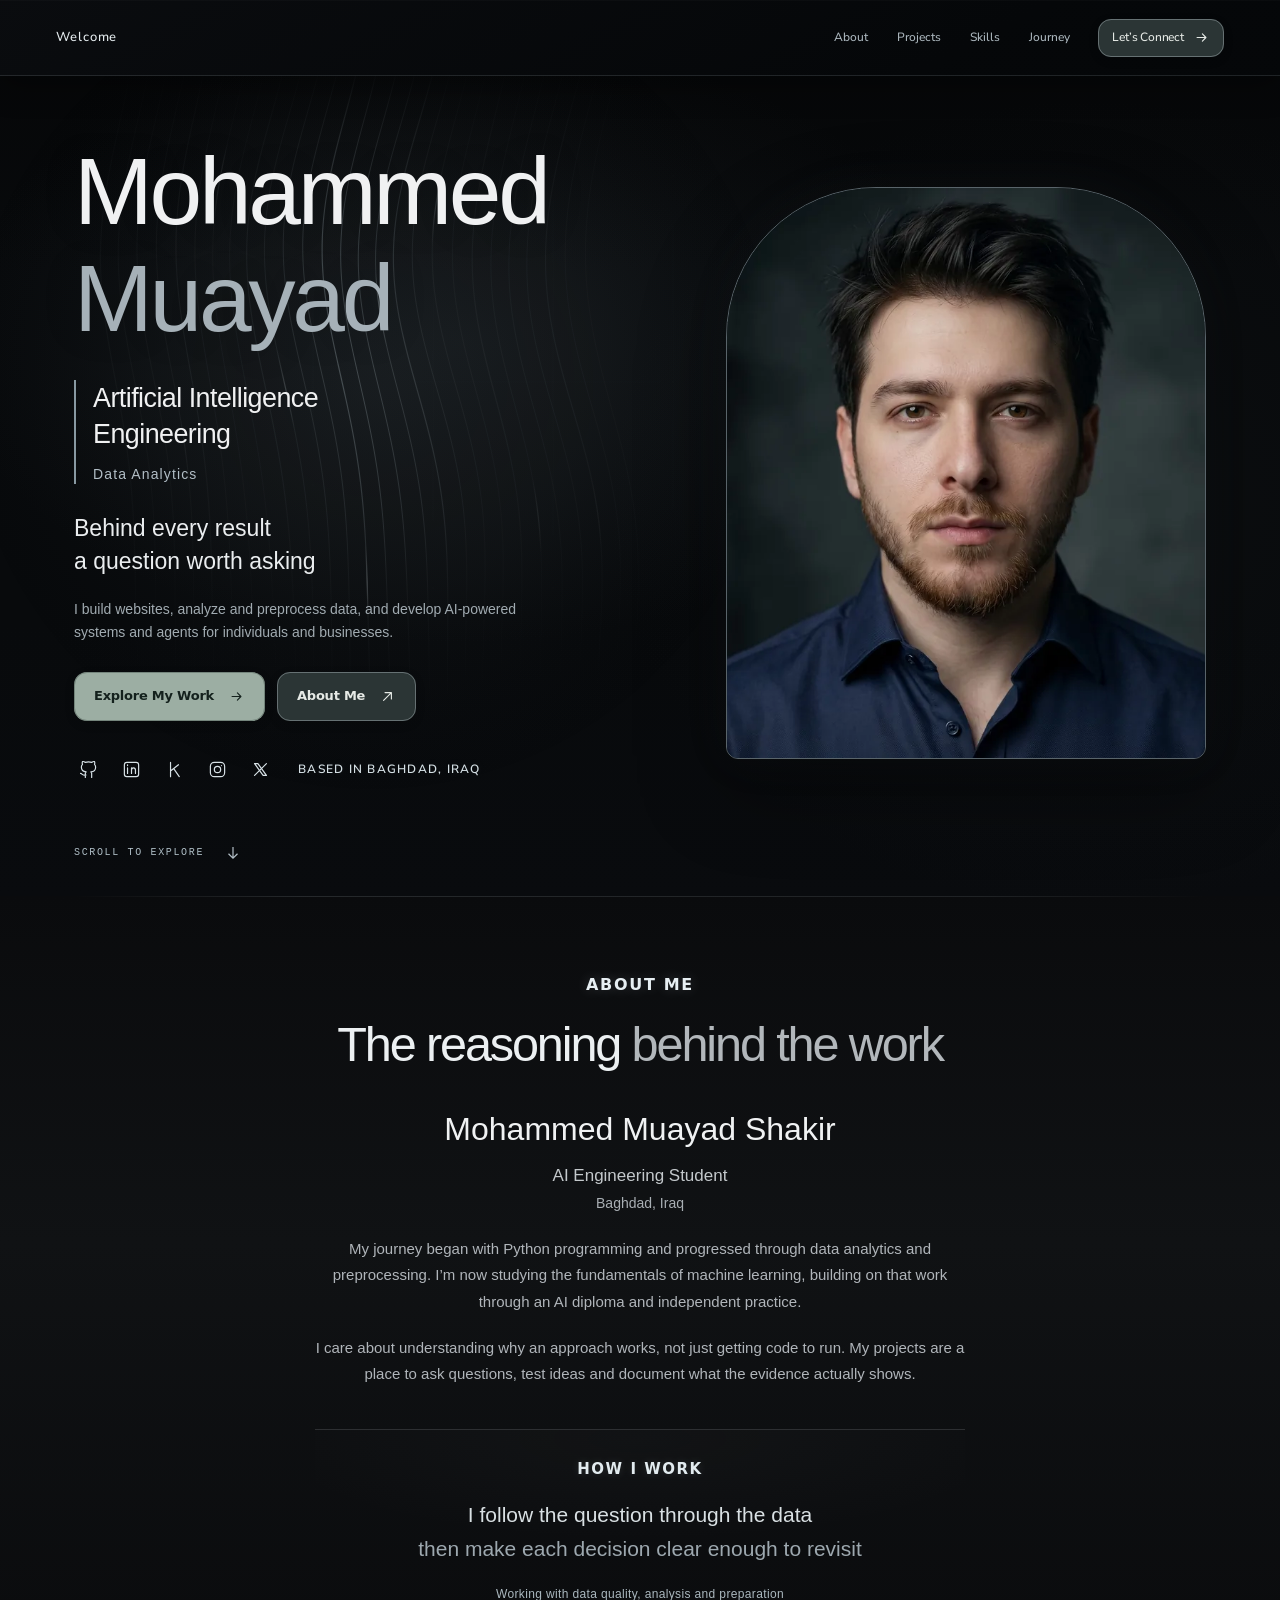
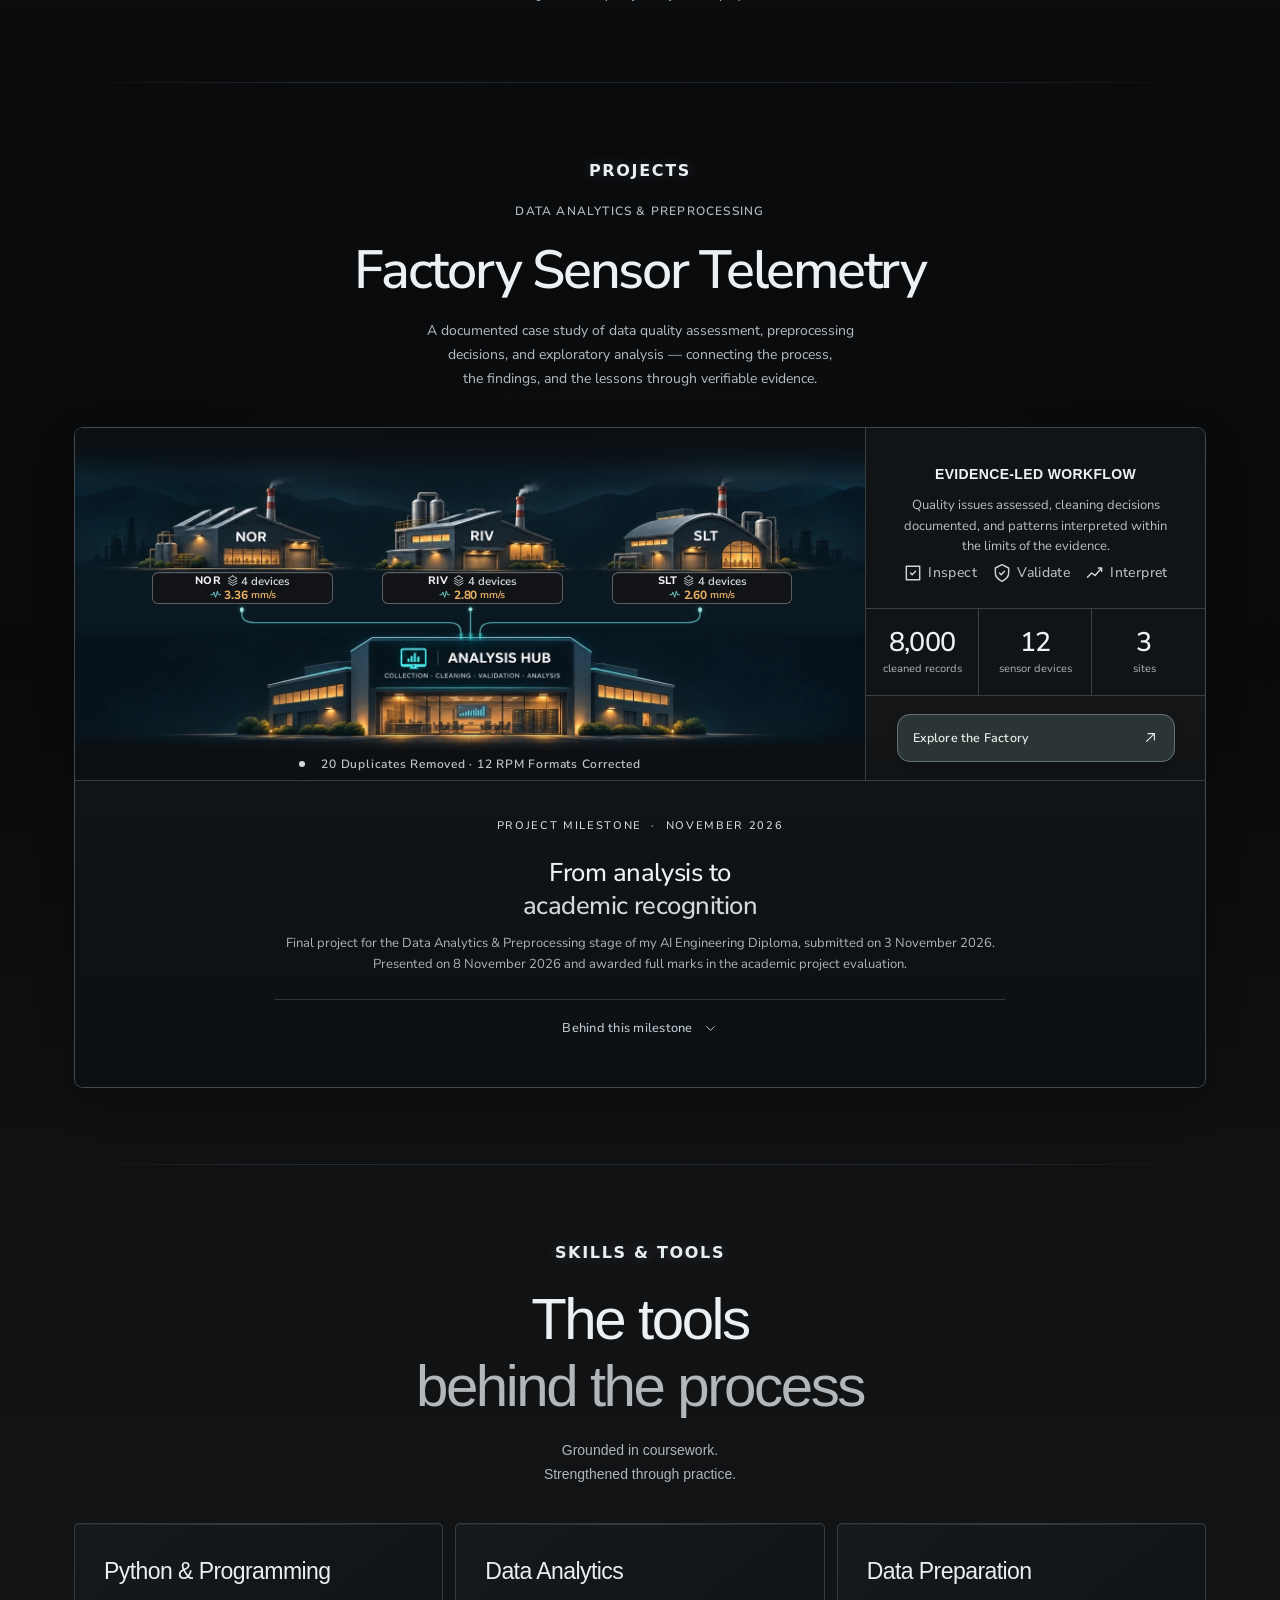
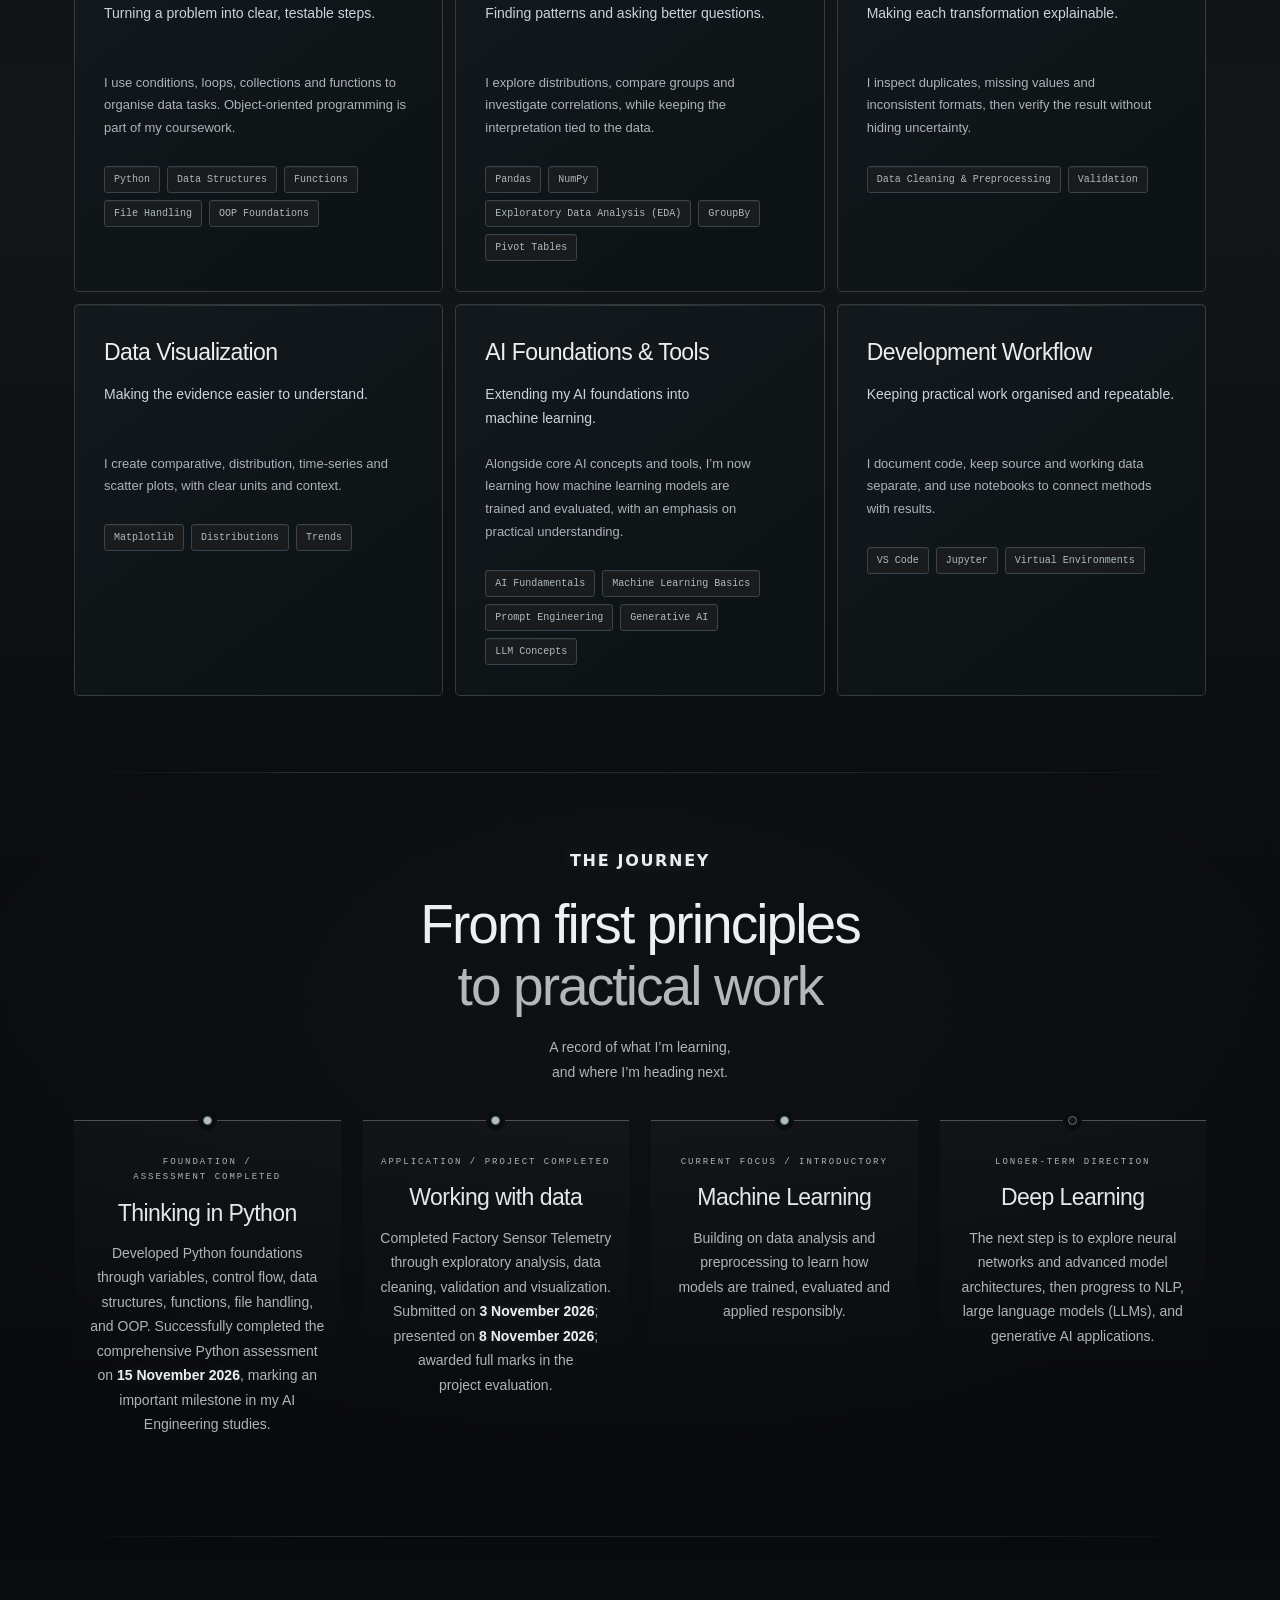
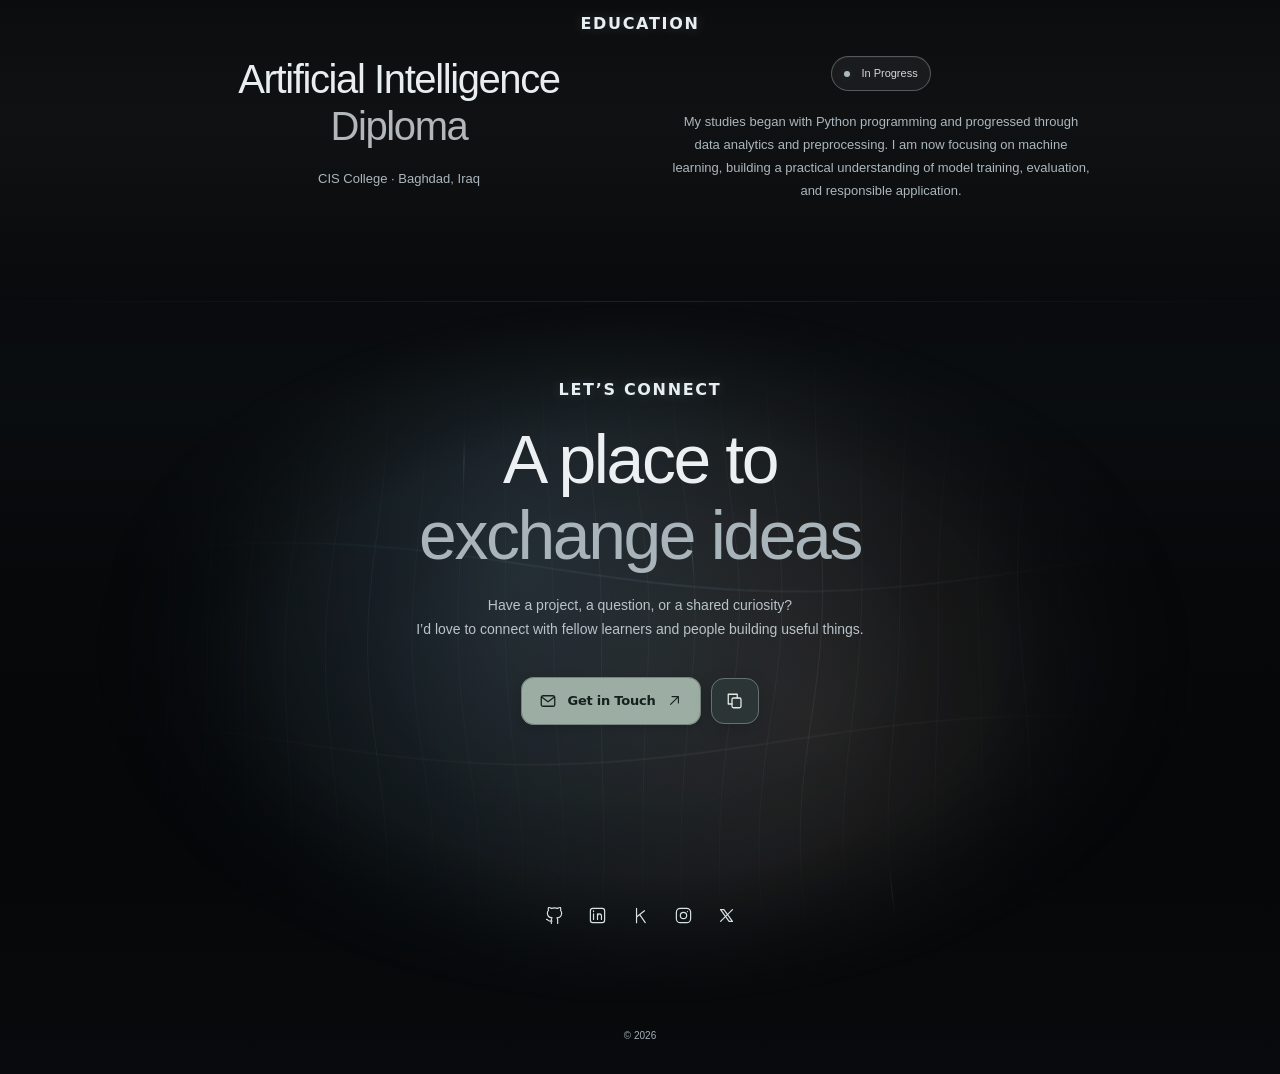
==== commit 93d142f3: "chore: refresh chart exit assets for index.html" ====
--- a/index.html
+++ b/index.html
@@ -1,6 +1,6 @@
 <!DOCTYPE html>
 
-<html lang="en"><head><meta charset="utf-8"/><meta content="width=device-width, initial-scale=1" name="viewport"/><meta content="#08090a" name="theme-color"/><title>Mohammed Muayad — Artificial Intelligence &amp; Data Analytics</title><meta content="The questions, decisions and projects behind my work in AI engineering and data analytics" name="description"/><link href="assets/mark.svg" rel="icon"/><link href="style.css?v=20261112-home-hero-copy8" rel="stylesheet"/><link href="notebooks/notebook.css?v=20261111-final-details1" rel="stylesheet"/><script defer="" src="notebooks/notebook.js?v=20261111-review08-transition-fix"></script><script defer="" src="app.js?v=20261116-route-enter780-1"></script><meta content="Mohammed Muayad — AI Engineering &amp; Data Analytics" property="og:title"/><meta content="The questions, decisions and projects behind my work in AI engineering and data analytics" property="og:description"/><meta content="website" property="og:type"/><meta content="https://mohadmuayad.github.io/" property="og:url"/><meta content="Mohammed Muayad" property="og:site_name"/><meta content="https://mohadmuayad.github.io/assets/share-card.png" property="og:image"/><meta content="1200" property="og:image:width"/><meta content="630" property="og:image:height"/><meta content="Mohammed Muayad — Artificial Intelligence Engineering and Data Analytics" property="og:image:alt"/><meta content="summary_large_image" name="twitter:card"/><meta content="Mohammed Muayad — AI Engineering &amp; Data Analytics" name="twitter:title"/><meta content="The questions, decisions and projects behind my work in AI engineering and data analytics" name="twitter:description"/><meta content="https://mohadmuayad.github.io/assets/share-card.png" name="twitter:image"/><link href="https://mohadmuayad.github.io/" rel="canonical"/><link href="experiment/experience.css?v=20261116-route-enter780-1" rel="stylesheet"/><link href="experiment/industrial-intelligence.css?v=20261114-footer-social-unified4" rel="stylesheet"/><style id="ds-project-critical-layout">
+<html lang="en"><head><meta charset="utf-8"/><meta content="width=device-width, initial-scale=1" name="viewport"/><meta content="#08090a" name="theme-color"/><title>Mohammed Muayad — Artificial Intelligence &amp; Data Analytics</title><meta content="The questions, decisions and projects behind my work in AI engineering and data analytics" name="description"/><link href="assets/mark.svg" rel="icon"/><link href="style.css?v=20261112-home-hero-copy8" rel="stylesheet"/><link href="notebooks/notebook.css?v=20261111-final-details1" rel="stylesheet"/><script defer="" src="notebooks/notebook.js?v=20261111-review08-transition-fix"></script><script defer="" src="app.js?v=20261116-chart-exit1"></script><meta content="Mohammed Muayad — AI Engineering &amp; Data Analytics" property="og:title"/><meta content="The questions, decisions and projects behind my work in AI engineering and data analytics" property="og:description"/><meta content="website" property="og:type"/><meta content="https://mohadmuayad.github.io/" property="og:url"/><meta content="Mohammed Muayad" property="og:site_name"/><meta content="https://mohadmuayad.github.io/assets/share-card.png" property="og:image"/><meta content="1200" property="og:image:width"/><meta content="630" property="og:image:height"/><meta content="Mohammed Muayad — Artificial Intelligence Engineering and Data Analytics" property="og:image:alt"/><meta content="summary_large_image" name="twitter:card"/><meta content="Mohammed Muayad — AI Engineering &amp; Data Analytics" name="twitter:title"/><meta content="The questions, decisions and projects behind my work in AI engineering and data analytics" name="twitter:description"/><meta content="https://mohadmuayad.github.io/assets/share-card.png" name="twitter:image"/><link href="https://mohadmuayad.github.io/" rel="canonical"/><link href="experiment/experience.css?v=20261116-chart-exit1" rel="stylesheet"/><link href="experiment/industrial-intelligence.css?v=20261114-footer-social-unified4" rel="stylesheet"/><style id="ds-project-critical-layout">
 /* Home project layout. Rules deliberately scoped, explicit and responsive. */
 @media (min-width:961px) {
   body.home-page #projects article.ds-entry-split-card > div.ds-entry-split {
--- a/experiment/experience.css
+++ b/experiment/experience.css
@@ -1316,3 +1316,25 @@
     will-change:auto;
   }
 }
+/* 2026-11-16 — Deliberate chart lightbox exit for X, Escape and backdrop clicks. */
+.factory-page-body #chart-dialog[open].is-closing {
+  animation:ds-chart-dialog-exit 520ms cubic-bezier(.32,0,.64,1) both!important;
+  pointer-events:none;
+}
+.factory-page-body #chart-dialog[open].is-closing::backdrop {
+  animation:ds-chart-backdrop-exit 520ms ease-in-out both!important;
+}
+@keyframes ds-chart-dialog-exit {
+  from {opacity:1;transform:translateY(0) scale(1);}
+  to {opacity:0;transform:translateY(12px) scale(.986);}
+}
+@keyframes ds-chart-backdrop-exit {
+  from {opacity:1;}
+  to {opacity:0;}
+}
+@media(prefers-reduced-motion:reduce) {
+  .factory-page-body #chart-dialog[open].is-closing,
+  .factory-page-body #chart-dialog[open].is-closing::backdrop {
+    animation:none!important;
+  }
+}
--- a/experiment/industrial-intelligence.css
+++ b/experiment/industrial-intelligence.css
@@ -2011,3 +2011,37 @@
   .factory-page-body .ds-editorial-metric span{font-size:10.5px}
   .factory-page-body .ds-editorial-metric small{font-size:9px}
 }
+/* 2026-11-16 — Factory section eyebrow typography aligned to the homepage. */
+.factory-page-body :is(
+  #report > div > p.eyebrow,
+  #dataset > p.eyebrow,
+  #quality > p.eyebrow,
+  #cleaning > p.eyebrow,
+  #findings > .findings-heading > p.eyebrow,
+  .lessons > div:first-child > p.eyebrow,
+  #files > p.eyebrow,
+  .case-end > p.eyebrow
+) {
+  font-family:system-ui,-apple-system,'Segoe UI',Arial,sans-serif;
+  font-size:clamp(16px,1.22vw,17px);
+  font-weight:600;
+  line-height:1.45;
+  letter-spacing:.105em;
+  color:#e7eff3;
+  text-shadow:0 0 13px rgba(229,242,248,.20);
+}
+@media(max-width:760px) {
+  .factory-page-body :is(
+    #report > div > p.eyebrow,
+    #dataset > p.eyebrow,
+    #quality > p.eyebrow,
+    #cleaning > p.eyebrow,
+    #findings > .findings-heading > p.eyebrow,
+    .lessons > div:first-child > p.eyebrow,
+    #files > p.eyebrow,
+    .case-end > p.eyebrow
+  ) {
+    font-size:16px;
+    letter-spacing:.09em;
+  }
+}
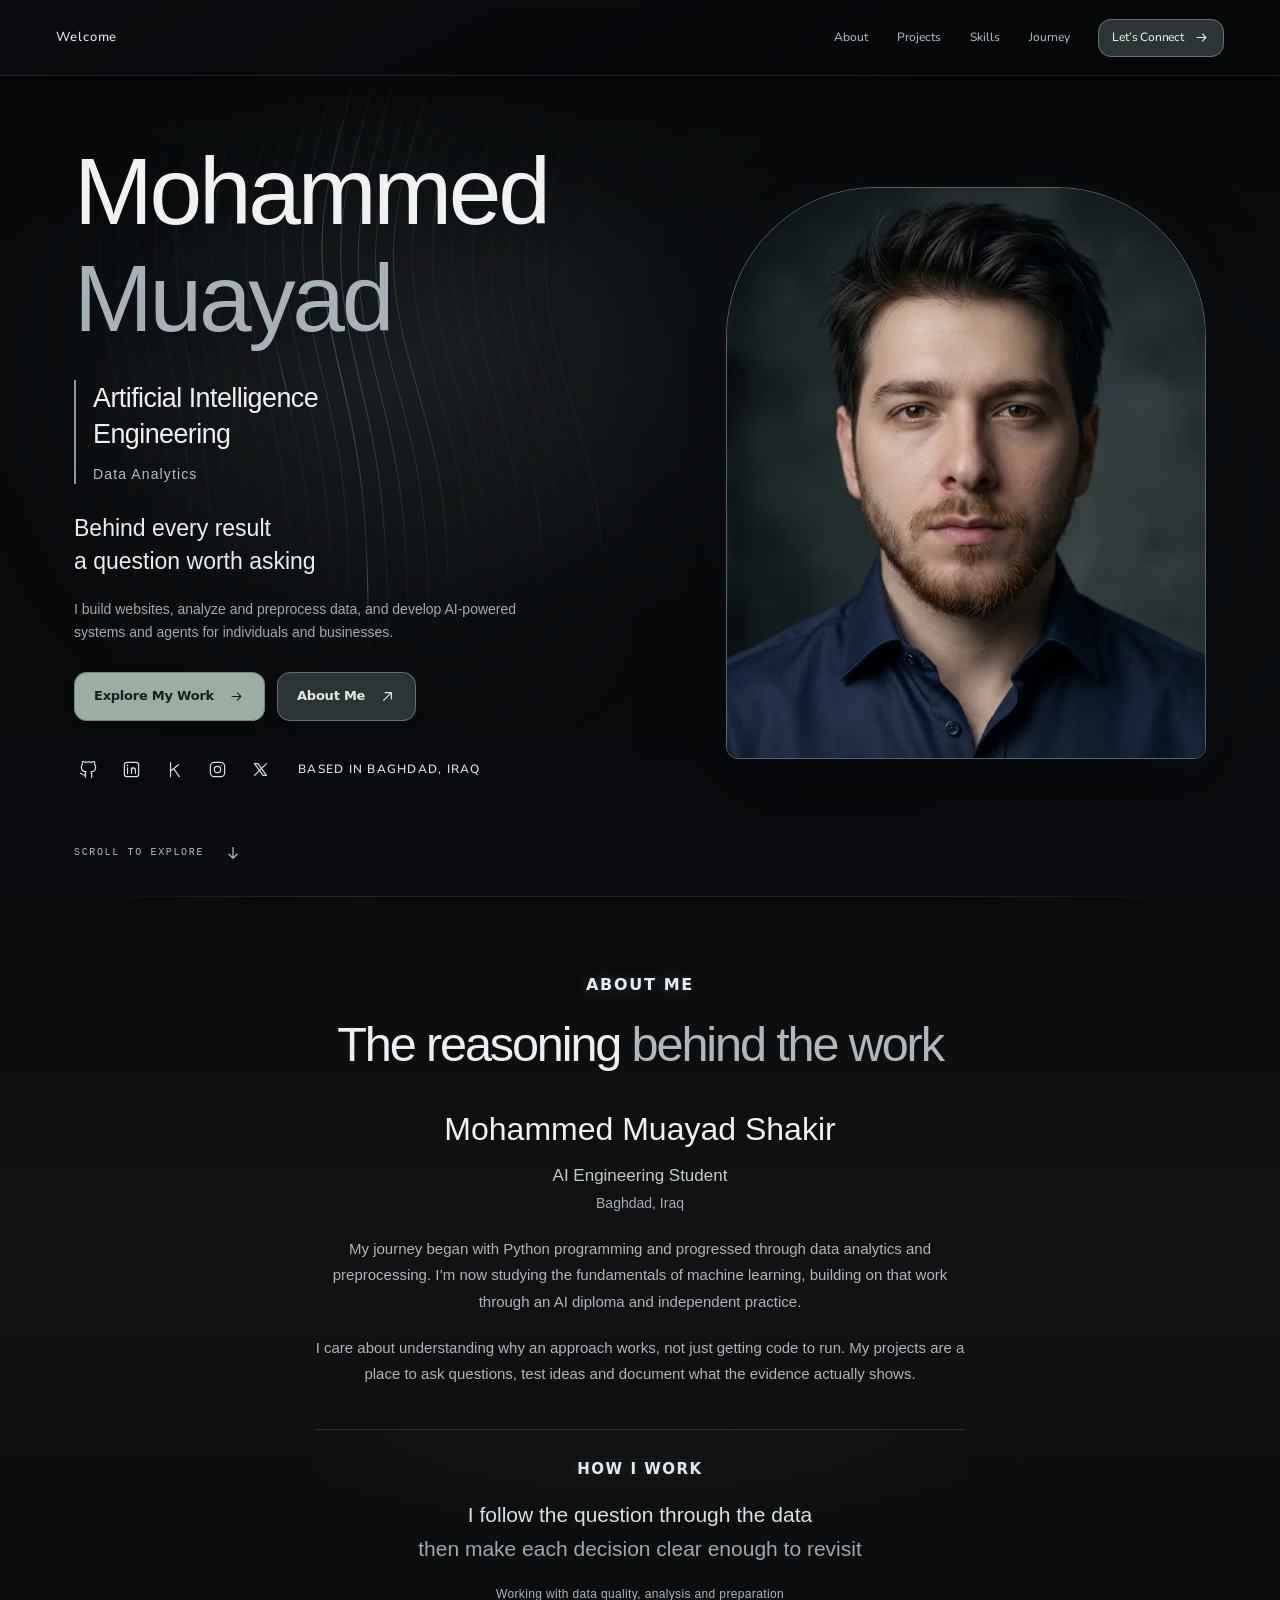
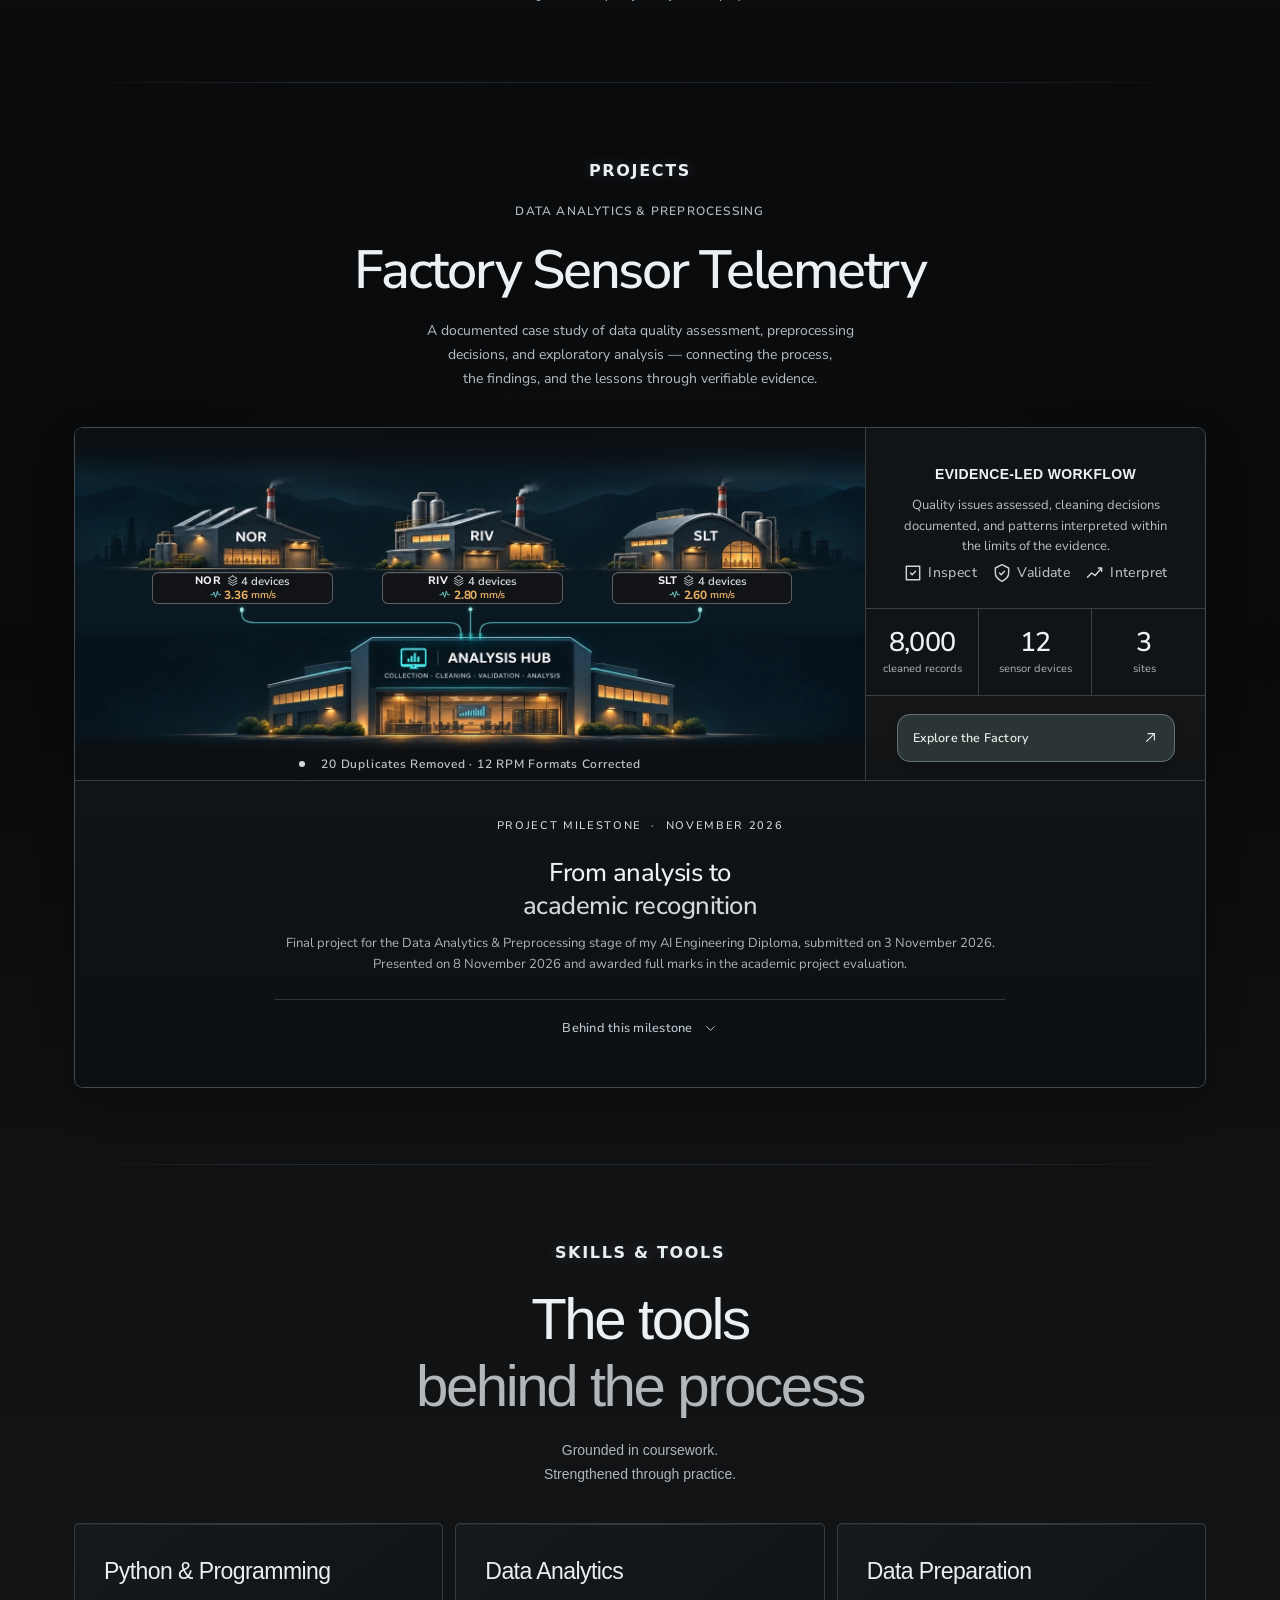
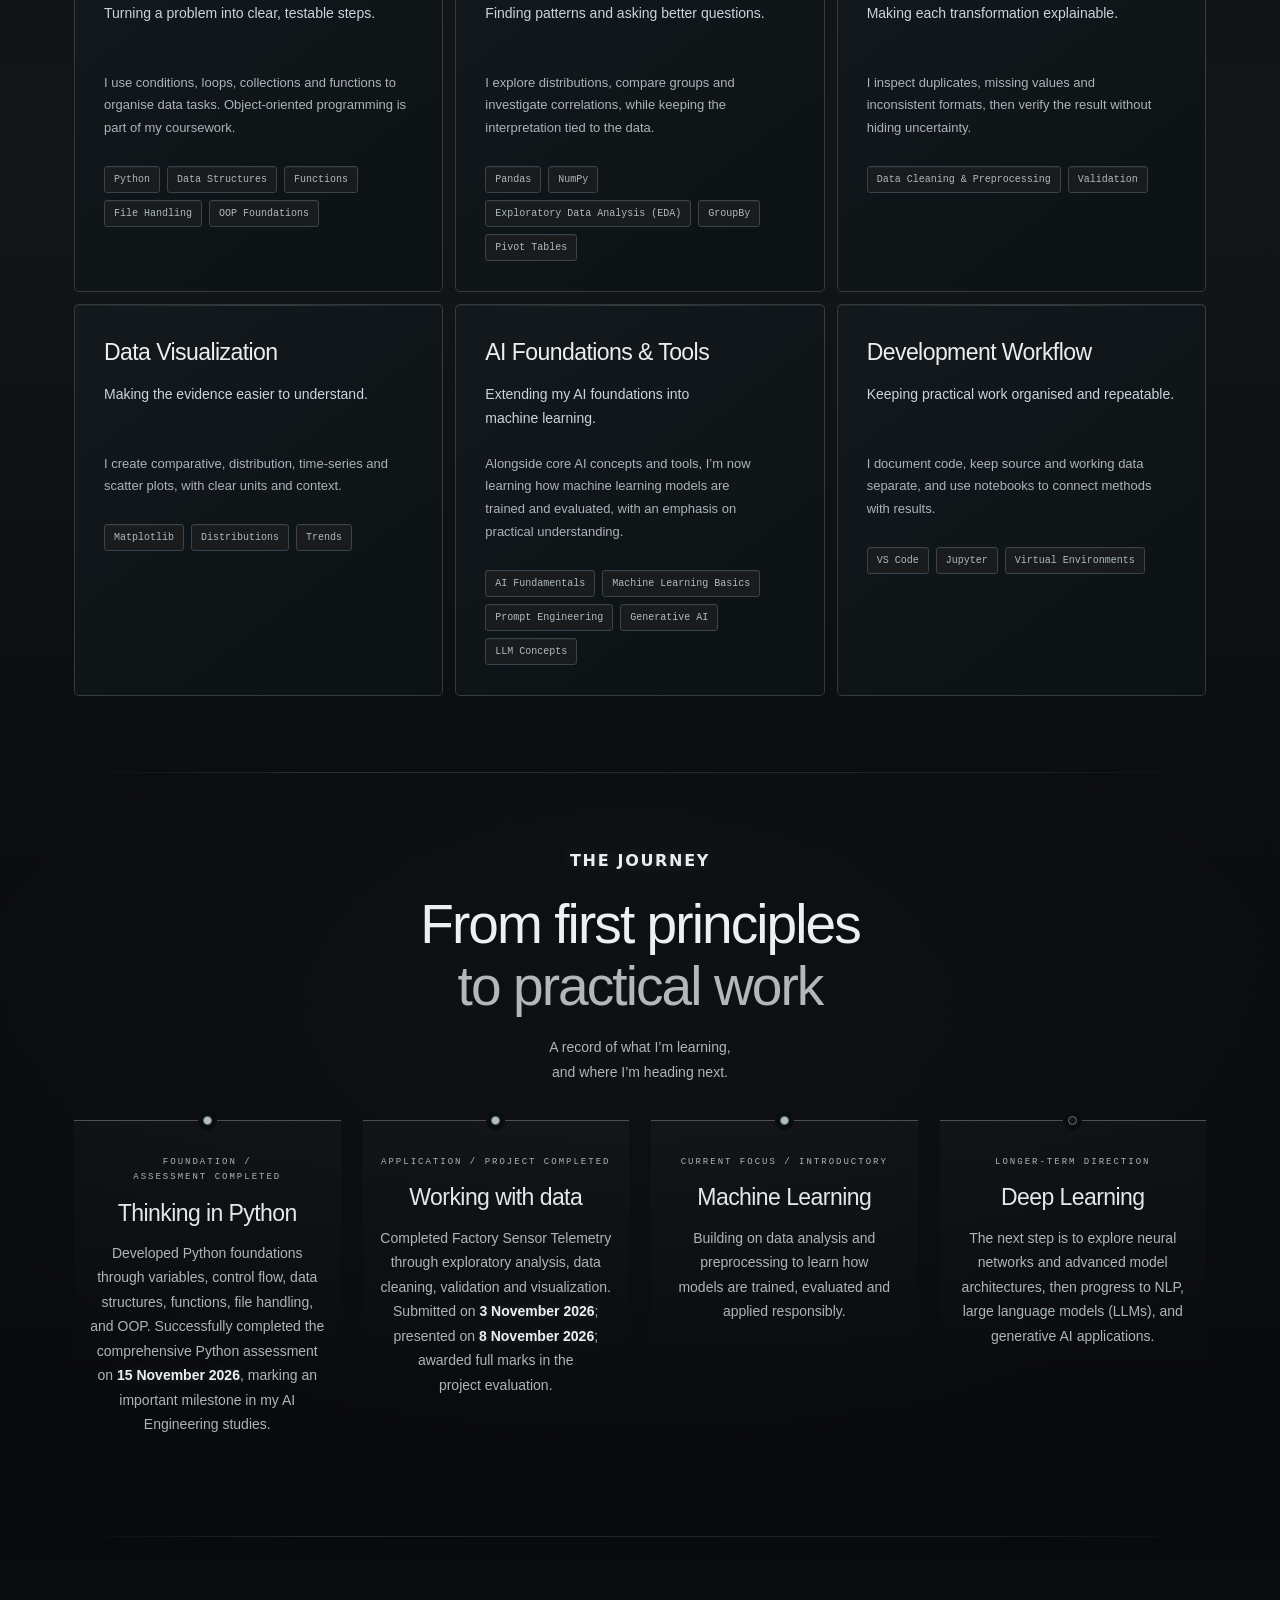
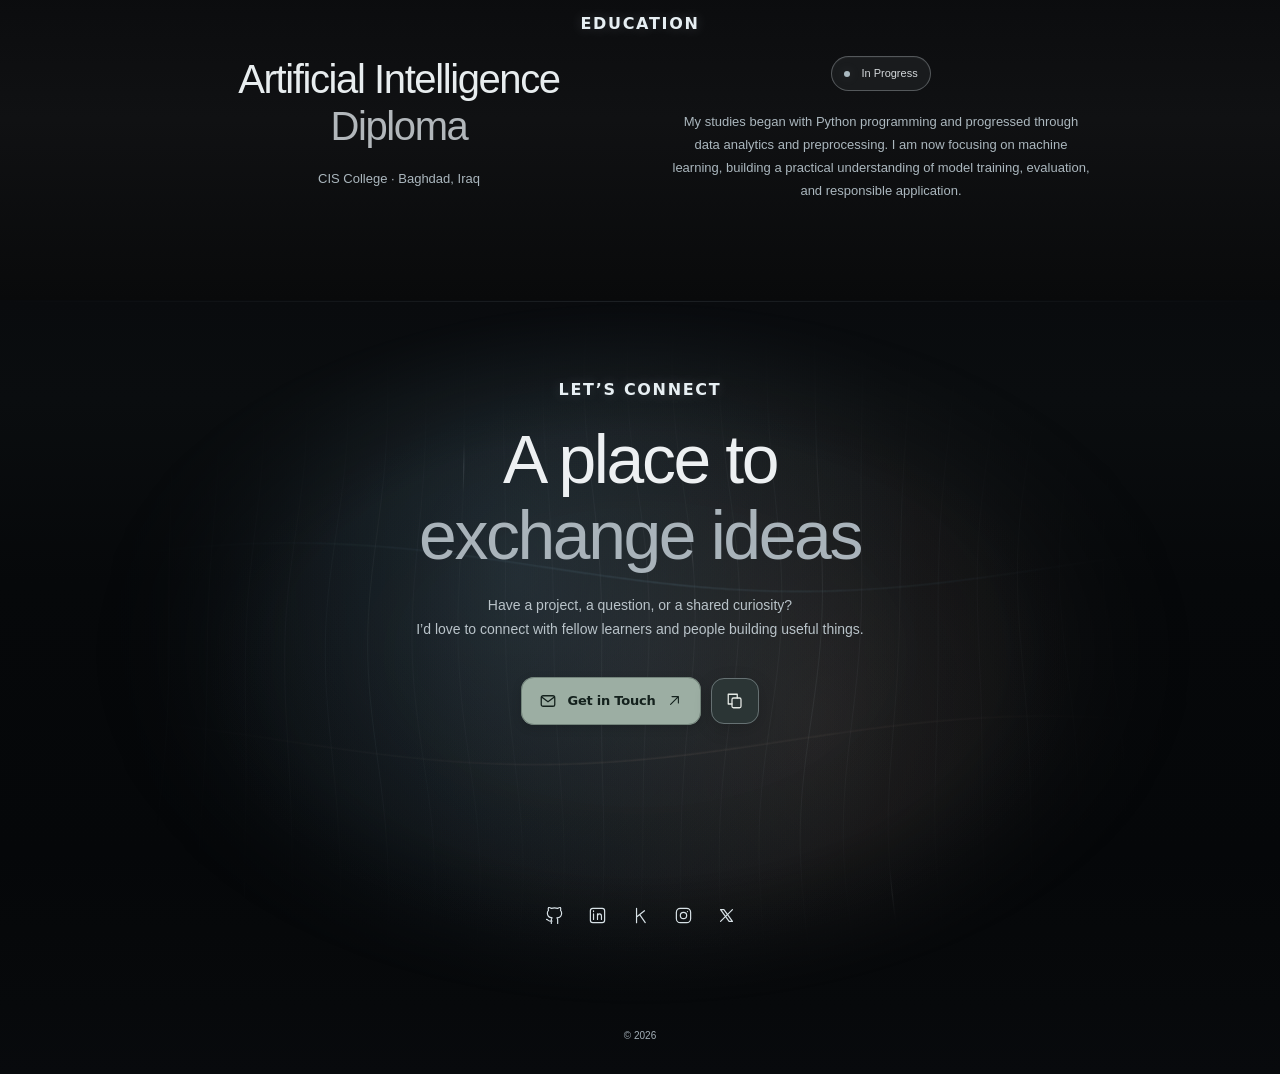
==== commit c470a3f7: "chore: refresh scoped visual assets for index.html" ====
--- a/index.html
+++ b/index.html
@@ -1,6 +1,6 @@
 <!DOCTYPE html>
 
-<html lang="en"><head><meta charset="utf-8"/><meta content="width=device-width, initial-scale=1" name="viewport"/><meta content="#08090a" name="theme-color"/><title>Mohammed Muayad — Artificial Intelligence &amp; Data Analytics</title><meta content="The questions, decisions and projects behind my work in AI engineering and data analytics" name="description"/><link href="assets/mark.svg" rel="icon"/><link href="style.css?v=20261112-home-hero-copy8" rel="stylesheet"/><link href="notebooks/notebook.css?v=20261111-final-details1" rel="stylesheet"/><script defer="" src="notebooks/notebook.js?v=20261111-review08-transition-fix"></script><script defer="" src="app.js?v=20261116-chart-exit1"></script><meta content="Mohammed Muayad — AI Engineering &amp; Data Analytics" property="og:title"/><meta content="The questions, decisions and projects behind my work in AI engineering and data analytics" property="og:description"/><meta content="website" property="og:type"/><meta content="https://mohadmuayad.github.io/" property="og:url"/><meta content="Mohammed Muayad" property="og:site_name"/><meta content="https://mohadmuayad.github.io/assets/share-card.png" property="og:image"/><meta content="1200" property="og:image:width"/><meta content="630" property="og:image:height"/><meta content="Mohammed Muayad — Artificial Intelligence Engineering and Data Analytics" property="og:image:alt"/><meta content="summary_large_image" name="twitter:card"/><meta content="Mohammed Muayad — AI Engineering &amp; Data Analytics" name="twitter:title"/><meta content="The questions, decisions and projects behind my work in AI engineering and data analytics" name="twitter:description"/><meta content="https://mohadmuayad.github.io/assets/share-card.png" name="twitter:image"/><link href="https://mohadmuayad.github.io/" rel="canonical"/><link href="experiment/experience.css?v=20261116-chart-exit1" rel="stylesheet"/><link href="experiment/industrial-intelligence.css?v=20261114-footer-social-unified4" rel="stylesheet"/><style id="ds-project-critical-layout">
+<html lang="en"><head><meta charset="utf-8"/><meta content="width=device-width, initial-scale=1" name="viewport"/><meta content="#08090a" name="theme-color"/><title>Mohammed Muayad — Artificial Intelligence &amp; Data Analytics</title><meta content="The questions, decisions and projects behind my work in AI engineering and data analytics" name="description"/><link href="assets/mark.svg" rel="icon"/><link href="style.css?v=20261112-home-hero-copy8" rel="stylesheet"/><link href="notebooks/notebook.css?v=20261111-final-details1" rel="stylesheet"/><script defer="" src="notebooks/notebook.js?v=20261111-review08-transition-fix"></script><script defer="" src="app.js?v=20261116-chart-exit1"></script><meta content="Mohammed Muayad — AI Engineering &amp; Data Analytics" property="og:title"/><meta content="The questions, decisions and projects behind my work in AI engineering and data analytics" property="og:description"/><meta content="website" property="og:type"/><meta content="https://mohadmuayad.github.io/" property="og:url"/><meta content="Mohammed Muayad" property="og:site_name"/><meta content="https://mohadmuayad.github.io/assets/share-card.png" property="og:image"/><meta content="1200" property="og:image:width"/><meta content="630" property="og:image:height"/><meta content="Mohammed Muayad — Artificial Intelligence Engineering and Data Analytics" property="og:image:alt"/><meta content="summary_large_image" name="twitter:card"/><meta content="Mohammed Muayad — AI Engineering &amp; Data Analytics" name="twitter:title"/><meta content="The questions, decisions and projects behind my work in AI engineering and data analytics" name="twitter:description"/><meta content="https://mohadmuayad.github.io/assets/share-card.png" name="twitter:image"/><link href="https://mohadmuayad.github.io/" rel="canonical"/><link href="experiment/experience.css?v=20261116-balanced-entry1" rel="stylesheet"/><link href="experiment/industrial-intelligence.css?v=20261114-footer-social-unified4" rel="stylesheet"/><style id="ds-project-critical-layout">
 /* Home project layout. Rules deliberately scoped, explicit and responsive. */
 @media (min-width:961px) {
   body.home-page #projects article.ds-entry-split-card > div.ds-entry-split {
--- a/experiment/experience.css
+++ b/experiment/experience.css
@@ -670,10 +670,10 @@
   transform:translate3d(0,12px,0);
 }
 html.ds-route-incoming main {
-  animation:ds-quiet-reveal 780ms cubic-bezier(.33,0,.2,1) both;
+  animation:ds-quiet-reveal 780ms cubic-bezier(.42,0,.58,1) both;
 }
 @keyframes ds-quiet-reveal {
-  from {opacity:0;transform:translate3d(0,12px,0);}
+  from {opacity:0;transform:translate3d(0,7px,0);}
   to {opacity:1;transform:translate3d(0,0,0);}
 }
 /* Review 06 — Notebook 01 entering without a giant page compositor layer.
@@ -688,10 +688,10 @@
 html.ds-route-incoming .notebook-page-body.notebook-01 main.notebook-body > .notebook-hero,
 html.ds-route-incoming .notebook-page-body.notebook-01 main.notebook-body > .notebook-index,
 html.ds-route-incoming .notebook-page-body.notebook-01 main.notebook-body > .cell:nth-of-type(-n+5) {
-  animation:ds-notebook01-light-entrance 780ms cubic-bezier(.33,0,.2,1) both;
+  animation:ds-notebook01-light-entrance 780ms cubic-bezier(.42,0,.58,1) both;
 }
 @keyframes ds-notebook01-light-entrance {
-  from {opacity:0;transform:translate3d(0,12px,0);}
+  from {opacity:0;transform:translate3d(0,7px,0);}
   to {opacity:1;transform:translate3d(0,0,0);}
 }
 @media(prefers-reduced-motion:reduce) {
@@ -1319,10 +1319,12 @@
 /* 2026-11-16 — Deliberate chart lightbox exit for X, Escape and backdrop clicks. */
 .factory-page-body #chart-dialog[open].is-closing {
   animation:ds-chart-dialog-exit 520ms cubic-bezier(.32,0,.64,1) both!important;
+  transition:none!important;
   pointer-events:none;
 }
 .factory-page-body #chart-dialog[open].is-closing::backdrop {
   animation:ds-chart-backdrop-exit 520ms ease-in-out both!important;
+  transition:none!important;
 }
 @keyframes ds-chart-dialog-exit {
   from {opacity:1;transform:translateY(0) scale(1);}
--- a/experiment/industrial-intelligence.css
+++ b/experiment/industrial-intelligence.css
@@ -2011,7 +2011,8 @@
   .factory-page-body .ds-editorial-metric span{font-size:10.5px}
   .factory-page-body .ds-editorial-metric small{font-size:9px}
 }
-/* 2026-11-16 — Factory section eyebrow typography aligned to the homepage. */
+/* 2026-11-16 — Pearl Editorial: main Factory section labels only.
+   Small static silver hairlines live under the label; content labels untouched. */
 .factory-page-body :is(
   #report > div > p.eyebrow,
   #dataset > p.eyebrow,
@@ -2022,13 +2023,31 @@
   #files > p.eyebrow,
   .case-end > p.eyebrow
 ) {
-  font-family:system-ui,-apple-system,'Segoe UI',Arial,sans-serif;
-  font-size:clamp(16px,1.22vw,17px);
-  font-weight:600;
+  font-family:'Segoe UI Variable Display','Segoe UI',system-ui,sans-serif;
+  font-size:clamp(16px,1.28vw,18px);
+  font-weight:650;
   line-height:1.45;
-  letter-spacing:.105em;
-  color:#e7eff3;
-  text-shadow:0 0 13px rgba(229,242,248,.20);
+  letter-spacing:.115em;
+  color:#eef3f5;
+  text-shadow:0 0 12px rgba(225,236,243,.14);
+}
+.factory-page-body :is(
+  #report > div > p.eyebrow,
+  #dataset > p.eyebrow,
+  #quality > p.eyebrow,
+  #cleaning > p.eyebrow,
+  #findings > .findings-heading > p.eyebrow,
+  .lessons > div:first-child > p.eyebrow,
+  #files > p.eyebrow,
+  .case-end > p.eyebrow
+)::after {
+  content:"";
+  display:block;
+  width:40px;
+  height:1px;
+  margin:10px auto 0;
+  background:linear-gradient(90deg,transparent,rgba(219,233,240,.66),transparent);
+  pointer-events:none;
 }
 @media(max-width:760px) {
   .factory-page-body :is(
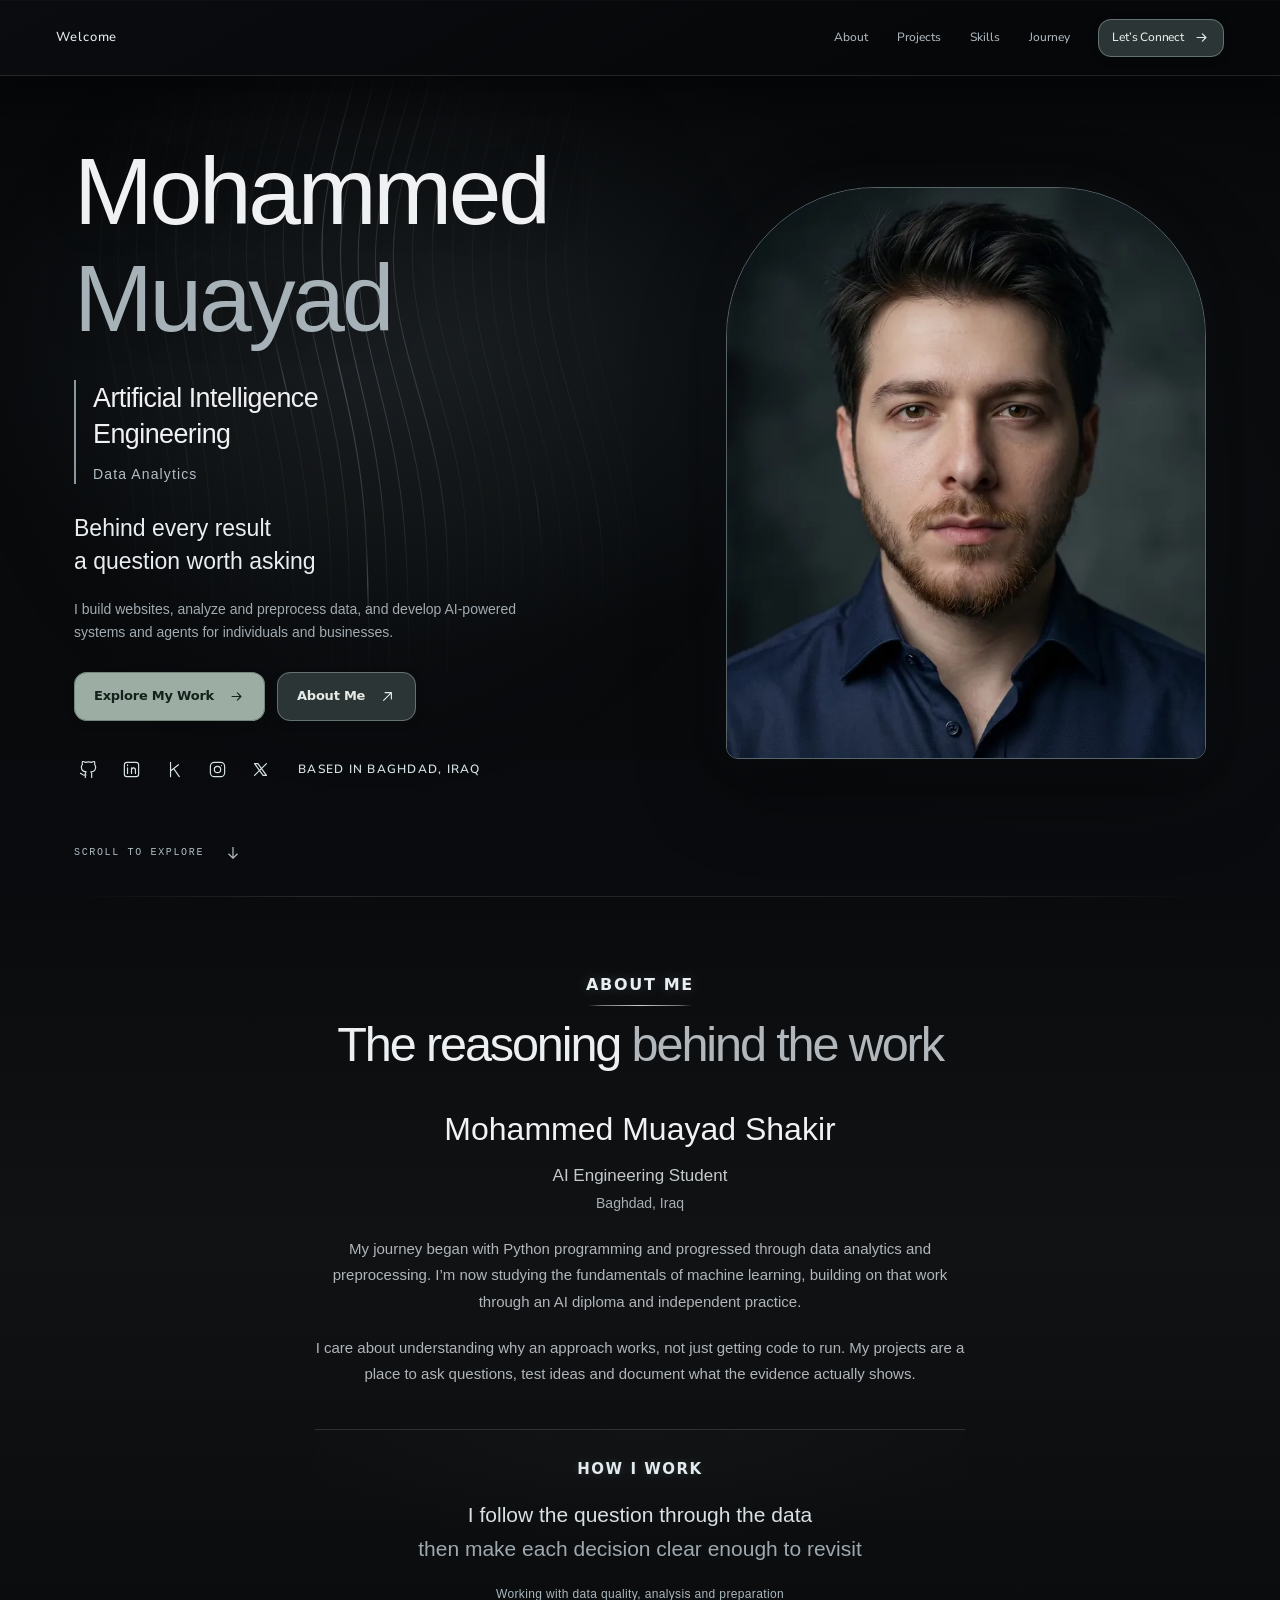
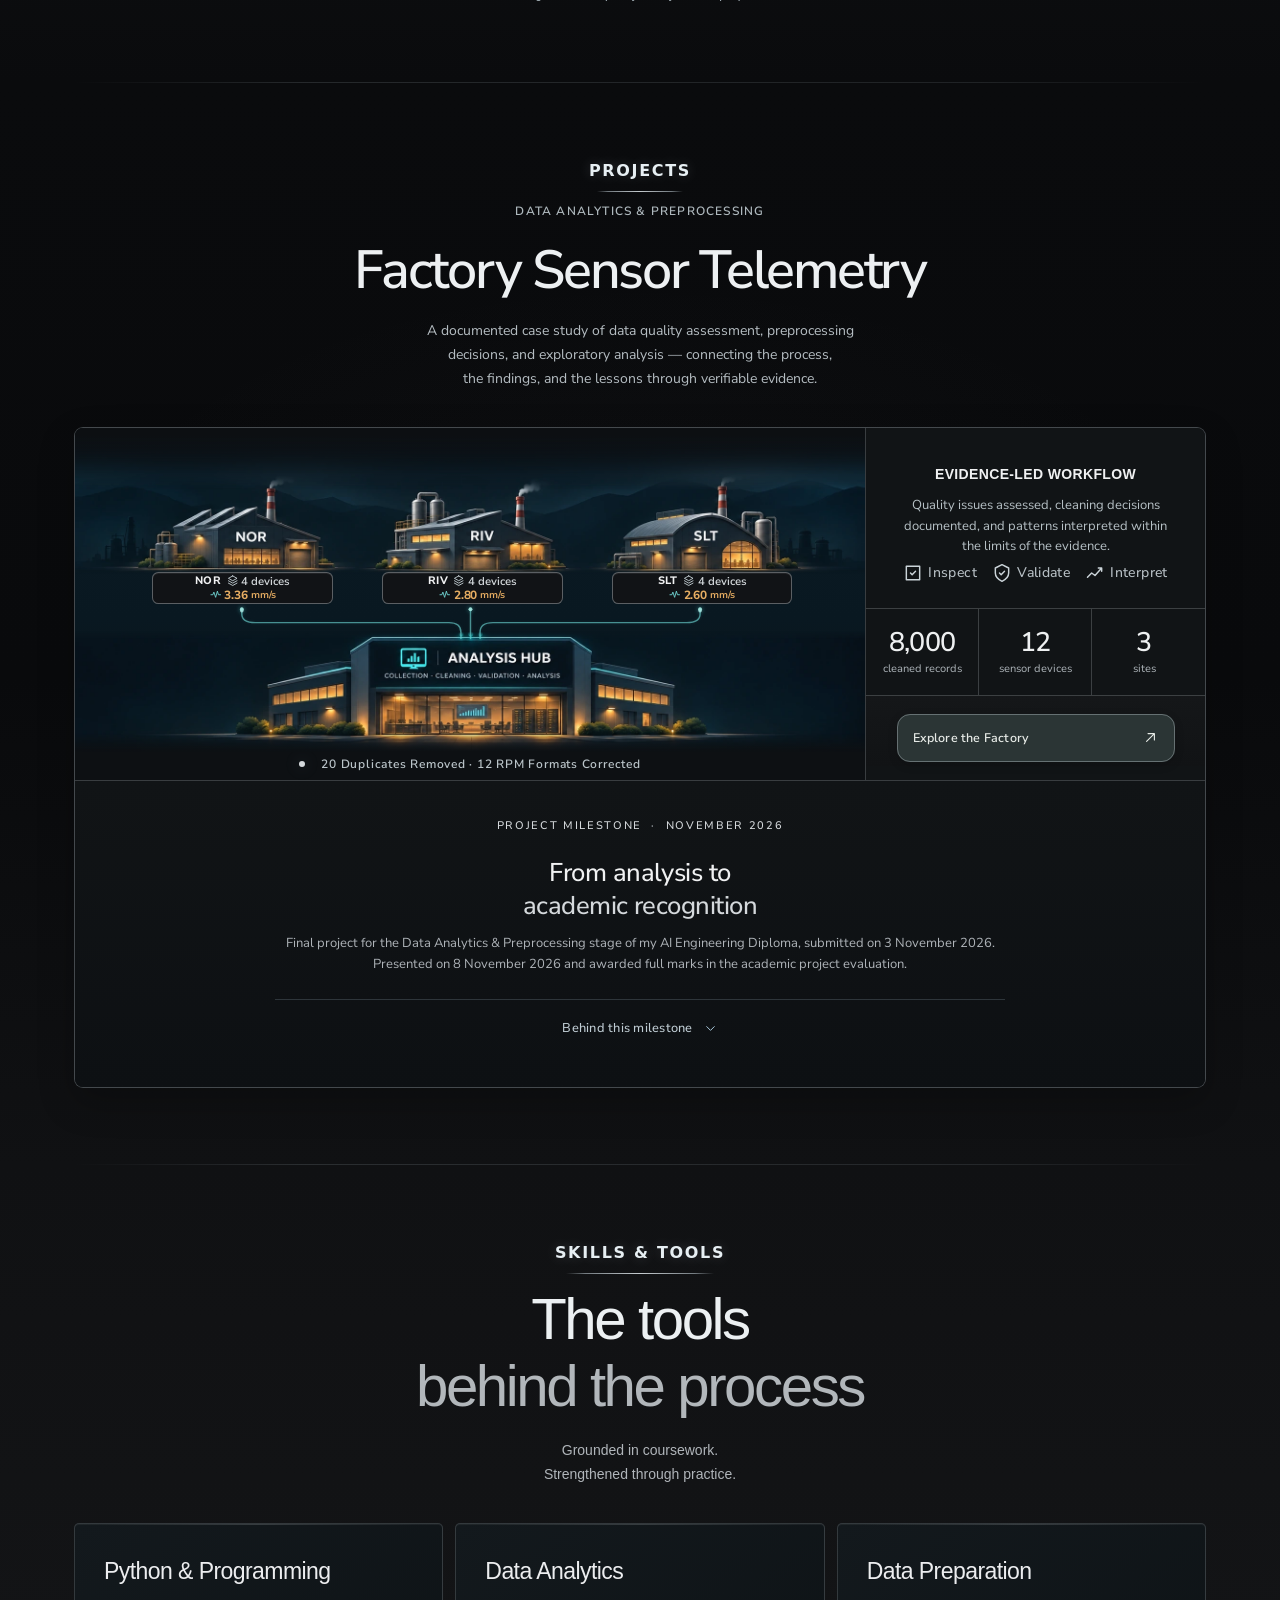
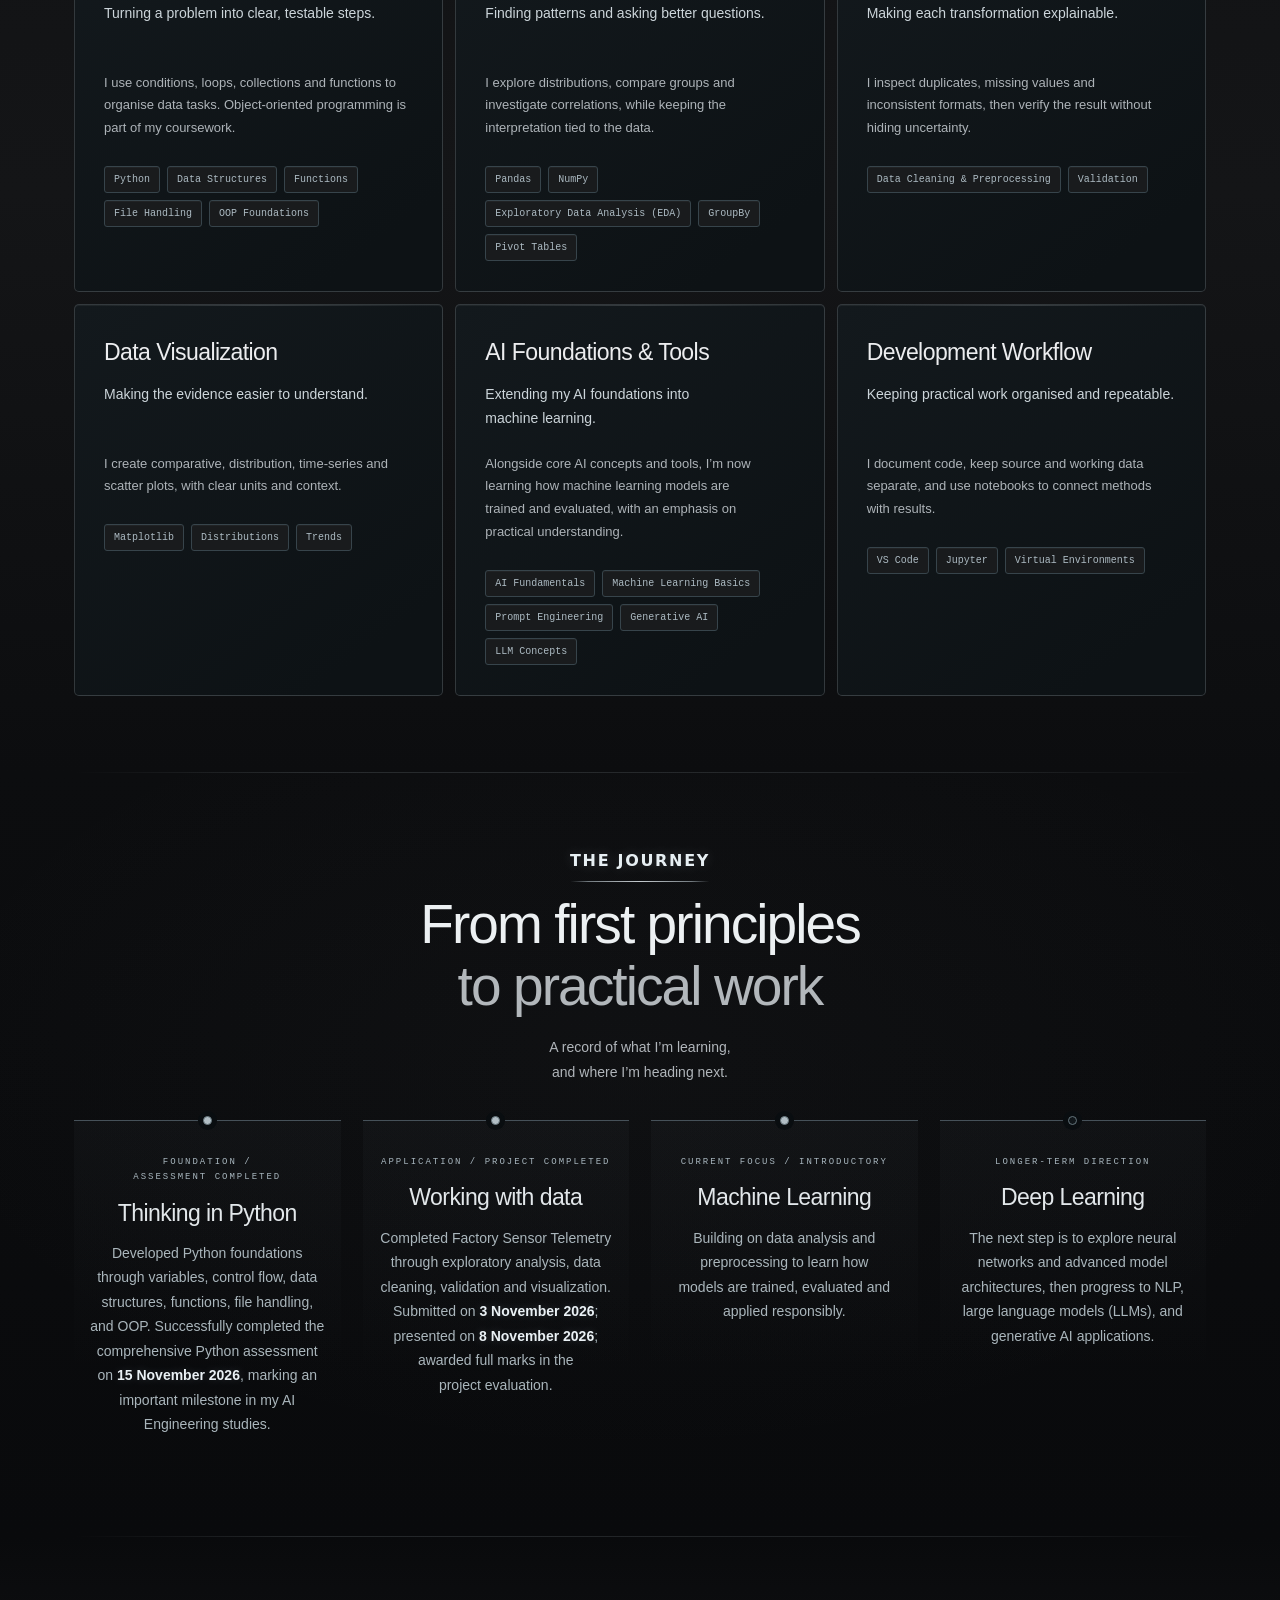
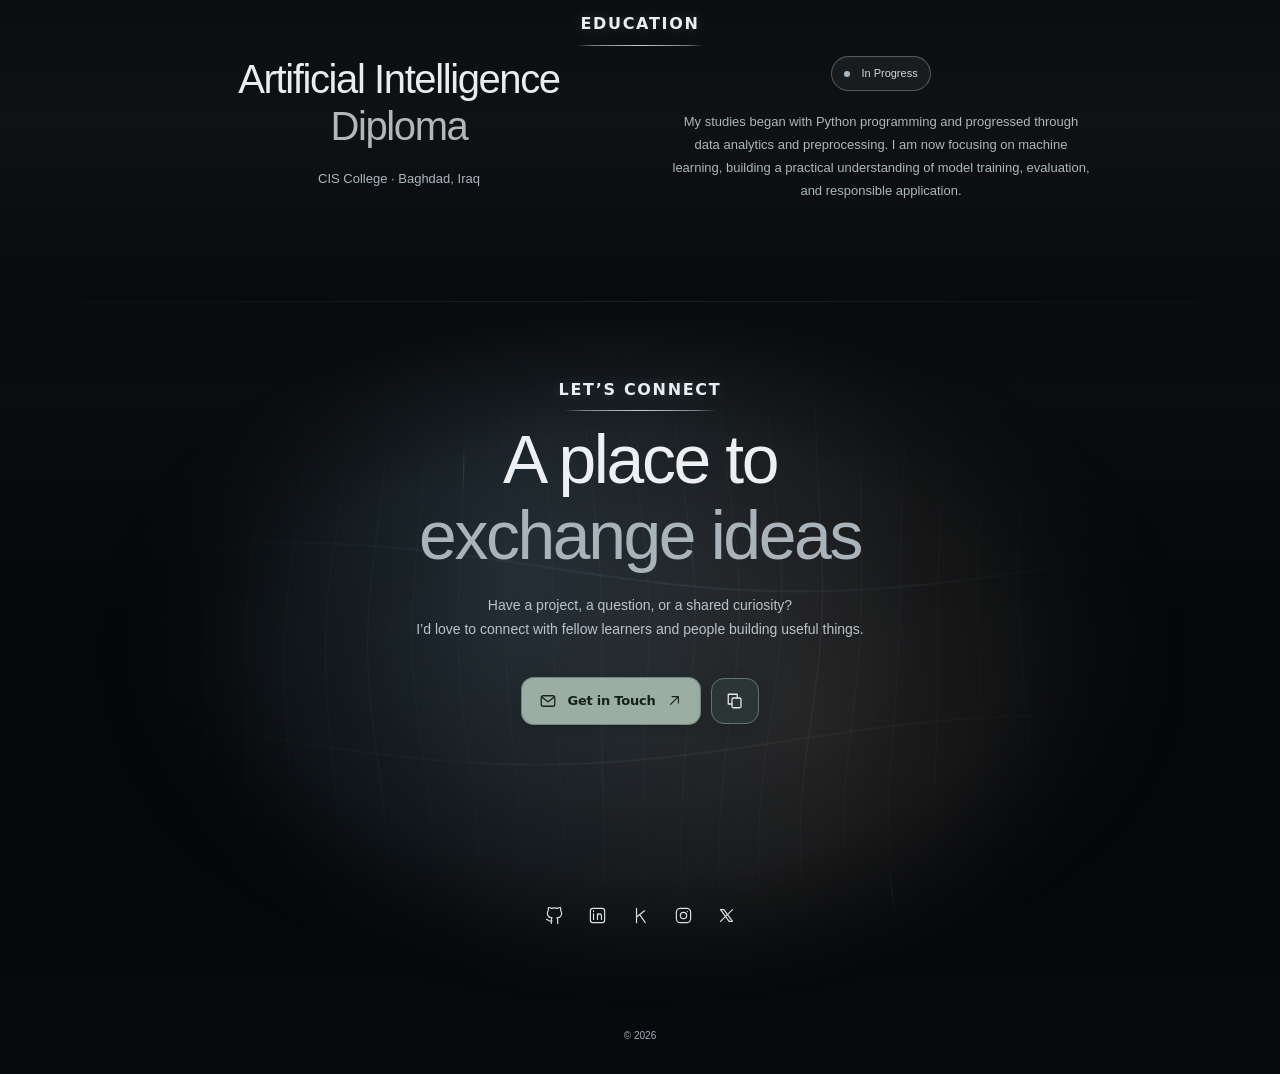
==== commit 83b641dd: "chore: refresh route and section rule assets on index.html" ====
--- a/index.html
+++ b/index.html
@@ -1,6 +1,6 @@
 <!DOCTYPE html>
 
-<html lang="en"><head><meta charset="utf-8"/><meta content="width=device-width, initial-scale=1" name="viewport"/><meta content="#08090a" name="theme-color"/><title>Mohammed Muayad — Artificial Intelligence &amp; Data Analytics</title><meta content="The questions, decisions and projects behind my work in AI engineering and data analytics" name="description"/><link href="assets/mark.svg" rel="icon"/><link href="style.css?v=20261112-home-hero-copy8" rel="stylesheet"/><link href="notebooks/notebook.css?v=20261111-final-details1" rel="stylesheet"/><script defer="" src="notebooks/notebook.js?v=20261111-review08-transition-fix"></script><script defer="" src="app.js?v=20261116-chart-exit1"></script><meta content="Mohammed Muayad — AI Engineering &amp; Data Analytics" property="og:title"/><meta content="The questions, decisions and projects behind my work in AI engineering and data analytics" property="og:description"/><meta content="website" property="og:type"/><meta content="https://mohadmuayad.github.io/" property="og:url"/><meta content="Mohammed Muayad" property="og:site_name"/><meta content="https://mohadmuayad.github.io/assets/share-card.png" property="og:image"/><meta content="1200" property="og:image:width"/><meta content="630" property="og:image:height"/><meta content="Mohammed Muayad — Artificial Intelligence Engineering and Data Analytics" property="og:image:alt"/><meta content="summary_large_image" name="twitter:card"/><meta content="Mohammed Muayad — AI Engineering &amp; Data Analytics" name="twitter:title"/><meta content="The questions, decisions and projects behind my work in AI engineering and data analytics" name="twitter:description"/><meta content="https://mohadmuayad.github.io/assets/share-card.png" name="twitter:image"/><link href="https://mohadmuayad.github.io/" rel="canonical"/><link href="experiment/experience.css?v=20261116-balanced-entry1" rel="stylesheet"/><link href="experiment/industrial-intelligence.css?v=20261114-footer-social-unified4" rel="stylesheet"/><style id="ds-project-critical-layout">
+<html lang="en"><head><meta charset="utf-8"/><meta content="width=device-width, initial-scale=1" name="viewport"/><meta content="#08090a" name="theme-color"/><title>Mohammed Muayad — Artificial Intelligence &amp; Data Analytics</title><meta content="The questions, decisions and projects behind my work in AI engineering and data analytics" name="description"/><link href="assets/mark.svg" rel="icon"/><link href="style.css?v=20261112-home-hero-copy8" rel="stylesheet"/><link href="notebooks/notebook.css?v=20261111-final-details1" rel="stylesheet"/><script defer="" src="notebooks/notebook.js?v=20261111-review08-transition-fix"></script><script defer="" src="app.js?v=20261116-controlled-entry1"></script><meta content="Mohammed Muayad — AI Engineering &amp; Data Analytics" property="og:title"/><meta content="The questions, decisions and projects behind my work in AI engineering and data analytics" property="og:description"/><meta content="website" property="og:type"/><meta content="https://mohadmuayad.github.io/" property="og:url"/><meta content="Mohammed Muayad" property="og:site_name"/><meta content="https://mohadmuayad.github.io/assets/share-card.png" property="og:image"/><meta content="1200" property="og:image:width"/><meta content="630" property="og:image:height"/><meta content="Mohammed Muayad — Artificial Intelligence Engineering and Data Analytics" property="og:image:alt"/><meta content="summary_large_image" name="twitter:card"/><meta content="Mohammed Muayad — AI Engineering &amp; Data Analytics" name="twitter:title"/><meta content="The questions, decisions and projects behind my work in AI engineering and data analytics" name="twitter:description"/><meta content="https://mohadmuayad.github.io/assets/share-card.png" name="twitter:image"/><link href="https://mohadmuayad.github.io/" rel="canonical"/><link href="experiment/experience.css?v=20261116-controlled-entry1" rel="stylesheet"/><link href="experiment/industrial-intelligence.css?v=20261116-proportional-rules1" rel="stylesheet"/><style id="ds-project-critical-layout">
 /* Home project layout. Rules deliberately scoped, explicit and responsive. */
 @media (min-width:961px) {
   body.home-page #projects article.ds-entry-split-card > div.ds-entry-split {
--- a/experiment/experience.css
+++ b/experiment/experience.css
@@ -669,12 +669,16 @@
   opacity:0;
   transform:translate3d(0,12px,0);
 }
-html.ds-route-incoming main {
-  animation:ds-quiet-reveal 780ms cubic-bezier(.42,0,.58,1) both;
+/* CSS keyframes remain a fallback only when Web Animations API is unavailable. */
+html.ds-route-incoming:not(.ds-route-controlled) main {
+  animation:ds-quiet-reveal 1040ms linear both;
 }
 @keyframes ds-quiet-reveal {
-  from {opacity:0;transform:translate3d(0,7px,0);}
-  to {opacity:1;transform:translate3d(0,0,0);}
+  0% {opacity:0;transform:translate3d(0,8px,0);}
+  15% {opacity:.1;transform:translate3d(0,7px,0);}
+  47% {opacity:.36;transform:translate3d(0,4px,0);}
+  78% {opacity:.74;transform:translate3d(0,1px,0);}
+  100% {opacity:1;transform:translate3d(0,0,0);}
 }
 /* Review 06 — Notebook 01 entering without a giant page compositor layer.
    This reader contains ~10k nodes; animate only the first viewport's small
@@ -685,14 +689,17 @@
   opacity:1;
   transform:none;
 }
-html.ds-route-incoming .notebook-page-body.notebook-01 main.notebook-body > .notebook-hero,
-html.ds-route-incoming .notebook-page-body.notebook-01 main.notebook-body > .notebook-index,
-html.ds-route-incoming .notebook-page-body.notebook-01 main.notebook-body > .cell:nth-of-type(-n+5) {
-  animation:ds-notebook01-light-entrance 780ms cubic-bezier(.42,0,.58,1) both;
+html.ds-route-incoming:not(.ds-route-controlled) .notebook-page-body.notebook-01 main.notebook-body > .notebook-hero,
+html.ds-route-incoming:not(.ds-route-controlled) .notebook-page-body.notebook-01 main.notebook-body > .notebook-index,
+html.ds-route-incoming:not(.ds-route-controlled) .notebook-page-body.notebook-01 main.notebook-body > .cell:nth-of-type(-n+5) {
+  animation:ds-notebook01-light-entrance 1040ms linear both;
 }
 @keyframes ds-notebook01-light-entrance {
-  from {opacity:0;transform:translate3d(0,7px,0);}
-  to {opacity:1;transform:translate3d(0,0,0);}
+  0% {opacity:0;transform:translate3d(0,8px,0);}
+  15% {opacity:.1;transform:translate3d(0,7px,0);}
+  47% {opacity:.36;transform:translate3d(0,4px,0);}
+  78% {opacity:.74;transform:translate3d(0,1px,0);}
+  100% {opacity:1;transform:translate3d(0,0,0);}
 }
 @media(prefers-reduced-motion:reduce) {
   html.ds-route-incoming .notebook-page-body.notebook-01 main.notebook-body > .notebook-hero,
--- a/experiment/industrial-intelligence.css
+++ b/experiment/industrial-intelligence.css
@@ -2031,24 +2031,6 @@
   color:#eef3f5;
   text-shadow:0 0 12px rgba(225,236,243,.14);
 }
-.factory-page-body :is(
-  #report > div > p.eyebrow,
-  #dataset > p.eyebrow,
-  #quality > p.eyebrow,
-  #cleaning > p.eyebrow,
-  #findings > .findings-heading > p.eyebrow,
-  .lessons > div:first-child > p.eyebrow,
-  #files > p.eyebrow,
-  .case-end > p.eyebrow
-)::after {
-  content:"";
-  display:block;
-  width:40px;
-  height:1px;
-  margin:10px auto 0;
-  background:linear-gradient(90deg,transparent,rgba(219,233,240,.66),transparent);
-  pointer-events:none;
-}
 @media(max-width:760px) {
   .factory-page-body :is(
     #report > div > p.eyebrow,
@@ -2064,3 +2046,60 @@
     letter-spacing:.09em;
   }
 }
+/* 2026-11-16 — Proportional editorial rules for section labels.
+   Decorative hairline only, no flow, position, alignment or heading sizing changes. */
+:is(.home-page #about .section-heading > p.eyebrow,
+.home-page #projects .ds-project-section-heading > p.eyebrow,
+.home-page #skills .section-heading > div > p.eyebrow,
+.home-page #journey > div:first-child > p.eyebrow,
+.home-page #education > p.eyebrow,
+.home-page #contact > p.eyebrow,
+.factory-page-body #report > div > p.eyebrow,
+.factory-page-body #dataset > p.eyebrow,
+.factory-page-body #quality > p.eyebrow,
+.factory-page-body #cleaning > p.eyebrow,
+.factory-page-body #findings > .findings-heading > p.eyebrow,
+.factory-page-body .lessons > div:first-child > p.eyebrow,
+.factory-page-body #files > p.eyebrow,
+.factory-page-body .case-end > p.eyebrow) {
+  position:relative;
+}
+:is(.home-page #about .section-heading > p.eyebrow,
+.home-page #projects .ds-project-section-heading > p.eyebrow,
+.home-page #skills .section-heading > div > p.eyebrow,
+.home-page #journey > div:first-child > p.eyebrow,
+.home-page #education > p.eyebrow,
+.home-page #contact > p.eyebrow,
+.factory-page-body #report > div > p.eyebrow,
+.factory-page-body #dataset > p.eyebrow,
+.factory-page-body #quality > p.eyebrow,
+.factory-page-body #cleaning > p.eyebrow,
+.factory-page-body #findings > .findings-heading > p.eyebrow,
+.factory-page-body .lessons > div:first-child > p.eyebrow,
+.factory-page-body #files > p.eyebrow,
+.factory-page-body .case-end > p.eyebrow)::after {
+  content:"";
+  display:block;
+  position:absolute;
+  bottom:-10px;
+  left:50%;
+  transform:translateX(-50%);
+  height:1px;
+  width:min(var(--ds-section-rule,132px),calc(100% - 16px));
+  background:linear-gradient(90deg,transparent 0%,rgba(206,220,228,.52) 13%,rgba(237,244,248,.82) 50%,rgba(206,220,228,.52) 87%,transparent 100%);
+  pointer-events:none;
+}
+.home-page #about .section-heading > p.eyebrow {--ds-section-rule:104px;}
+.home-page #projects .ds-project-section-heading > p.eyebrow {--ds-section-rule:106px;}
+.home-page #skills .section-heading > div > p.eyebrow {--ds-section-rule:148px;}
+.home-page #journey > div:first-child > p.eyebrow {--ds-section-rule:139px;}
+.home-page #education > p.eyebrow {--ds-section-rule:128px;}
+.home-page #contact > p.eyebrow {--ds-section-rule:153px;}
+.factory-page-body #report > div > p.eyebrow {--ds-section-rule:155px;}
+.factory-page-body #dataset > p.eyebrow {--ds-section-rule:185px;}
+.factory-page-body #quality > p.eyebrow {--ds-section-rule:190px;}
+.factory-page-body #cleaning > p.eyebrow {--ds-section-rule:145px;}
+.factory-page-body #findings > .findings-heading > p.eyebrow {--ds-section-rule:212px;}
+.factory-page-body .lessons > div:first-child > p.eyebrow {--ds-section-rule:132px;}
+.factory-page-body #files > p.eyebrow {--ds-section-rule:177px;}
+.factory-page-body .case-end > p.eyebrow {--ds-section-rule:225px;}
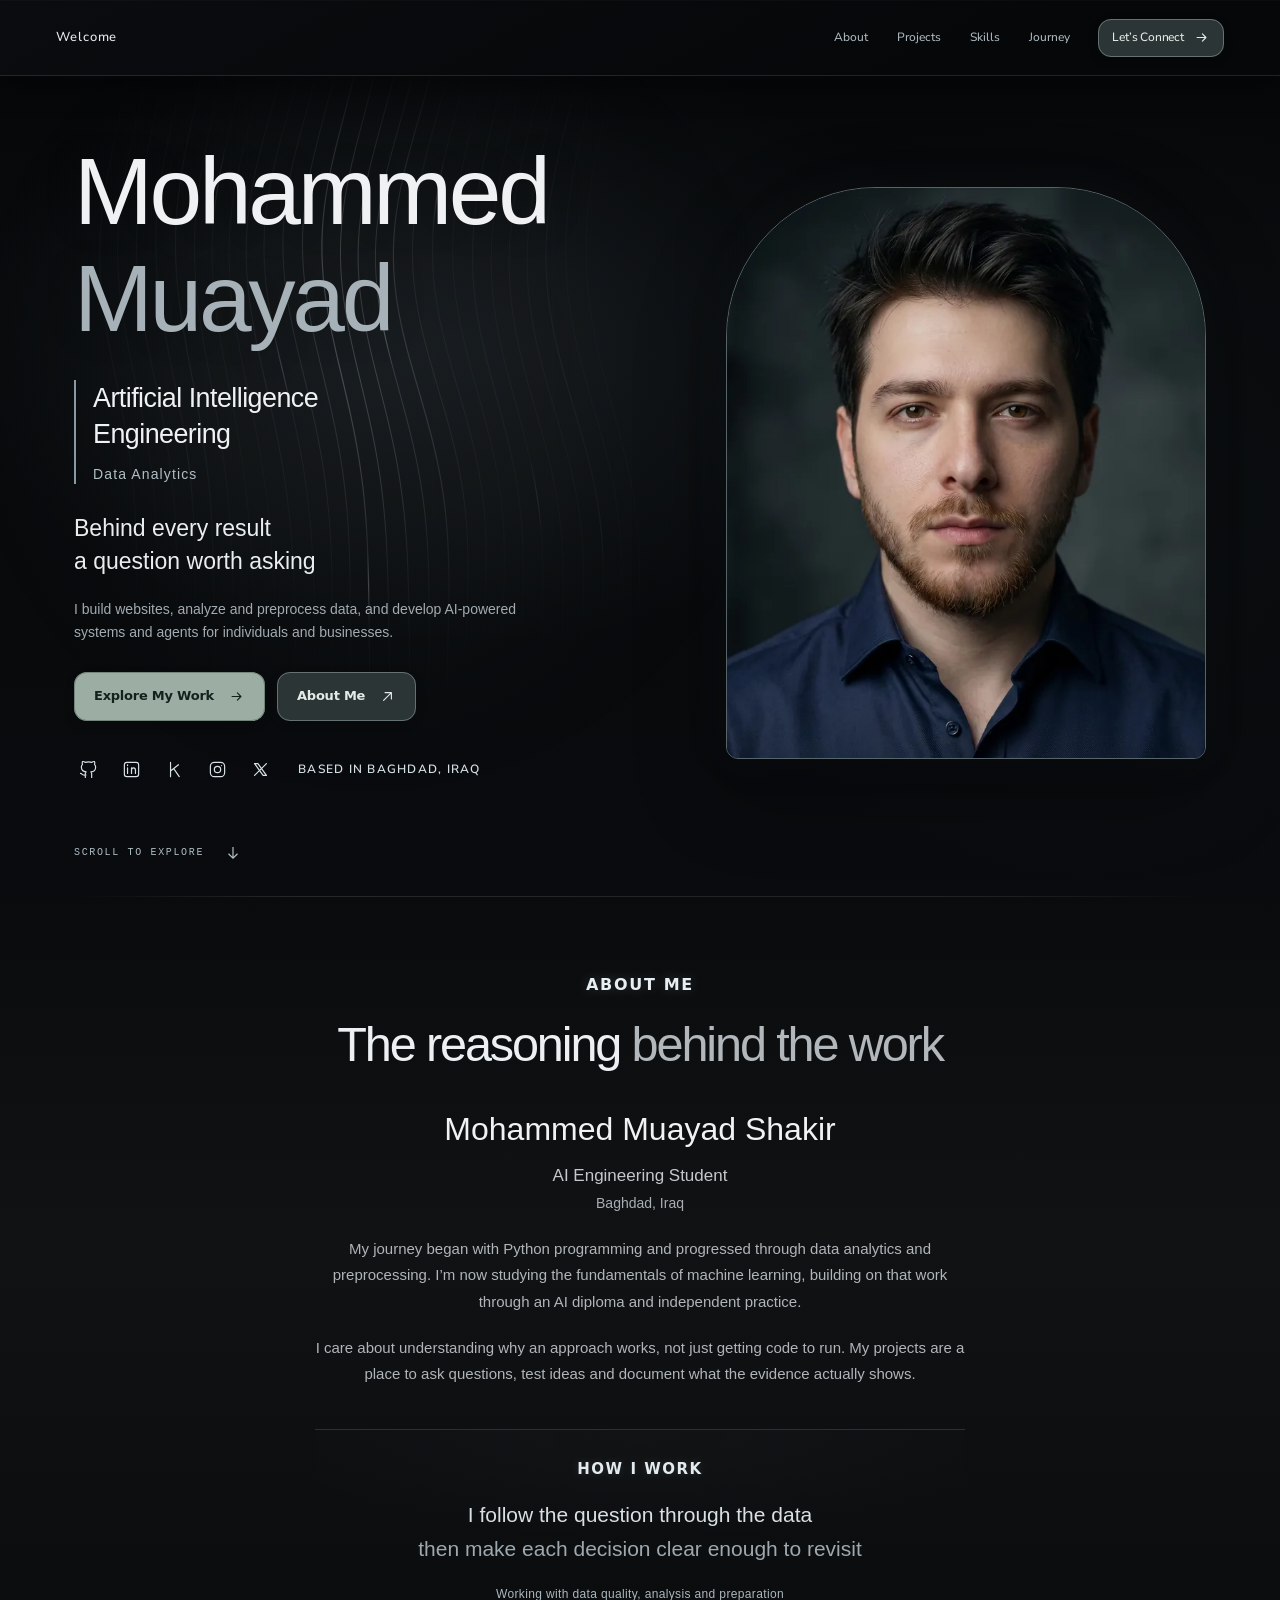
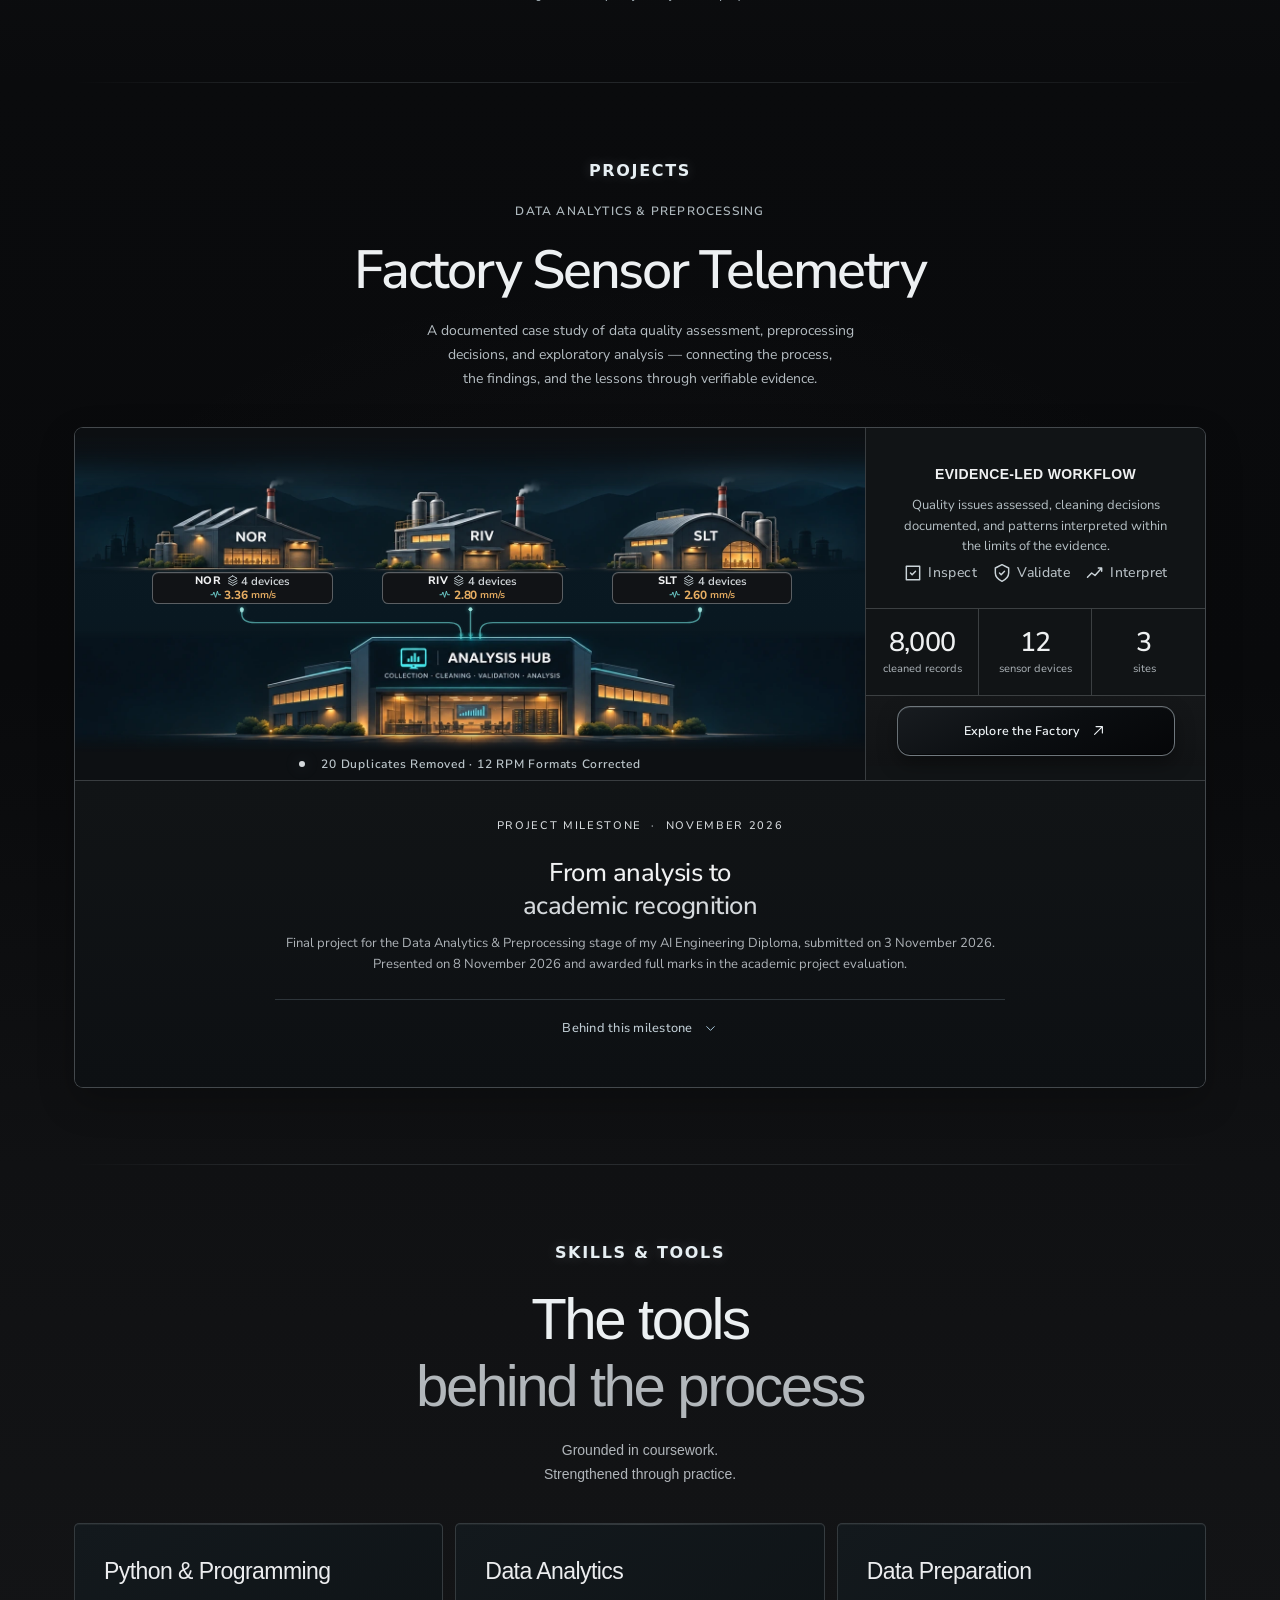
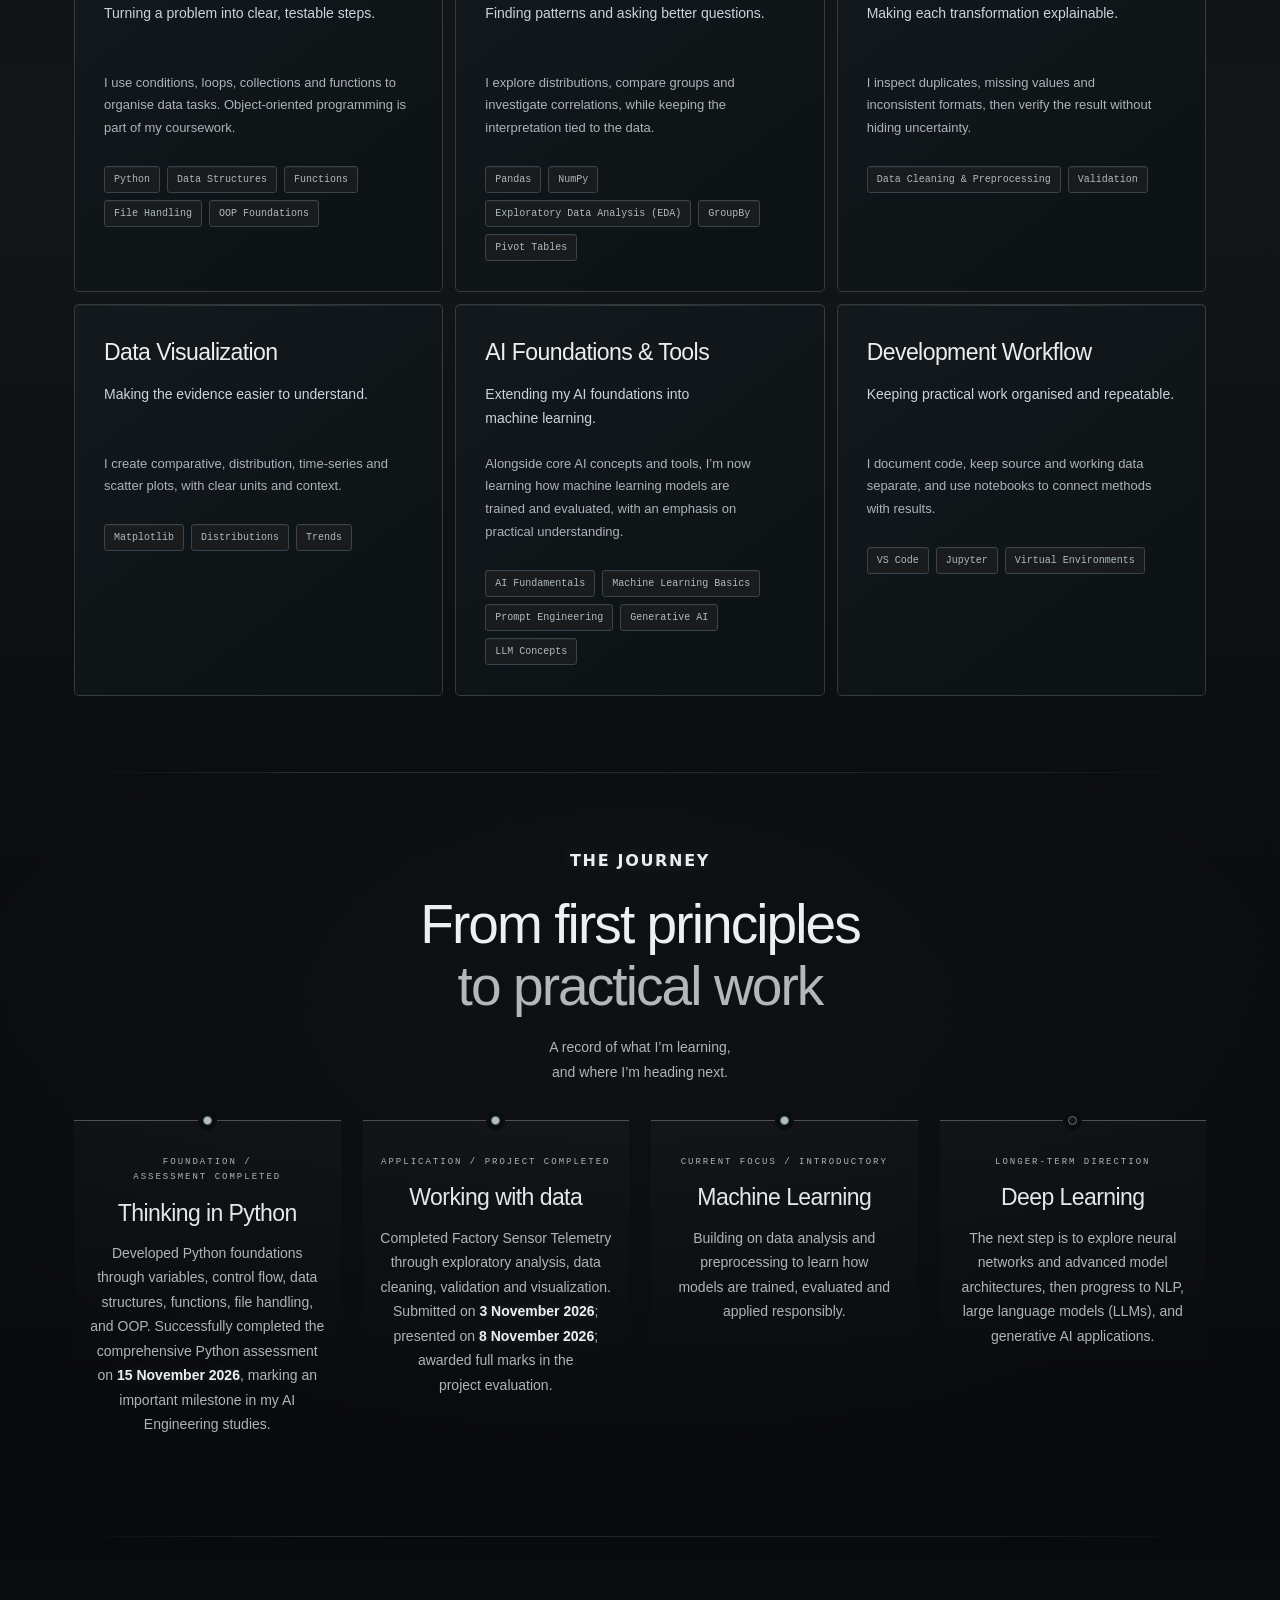
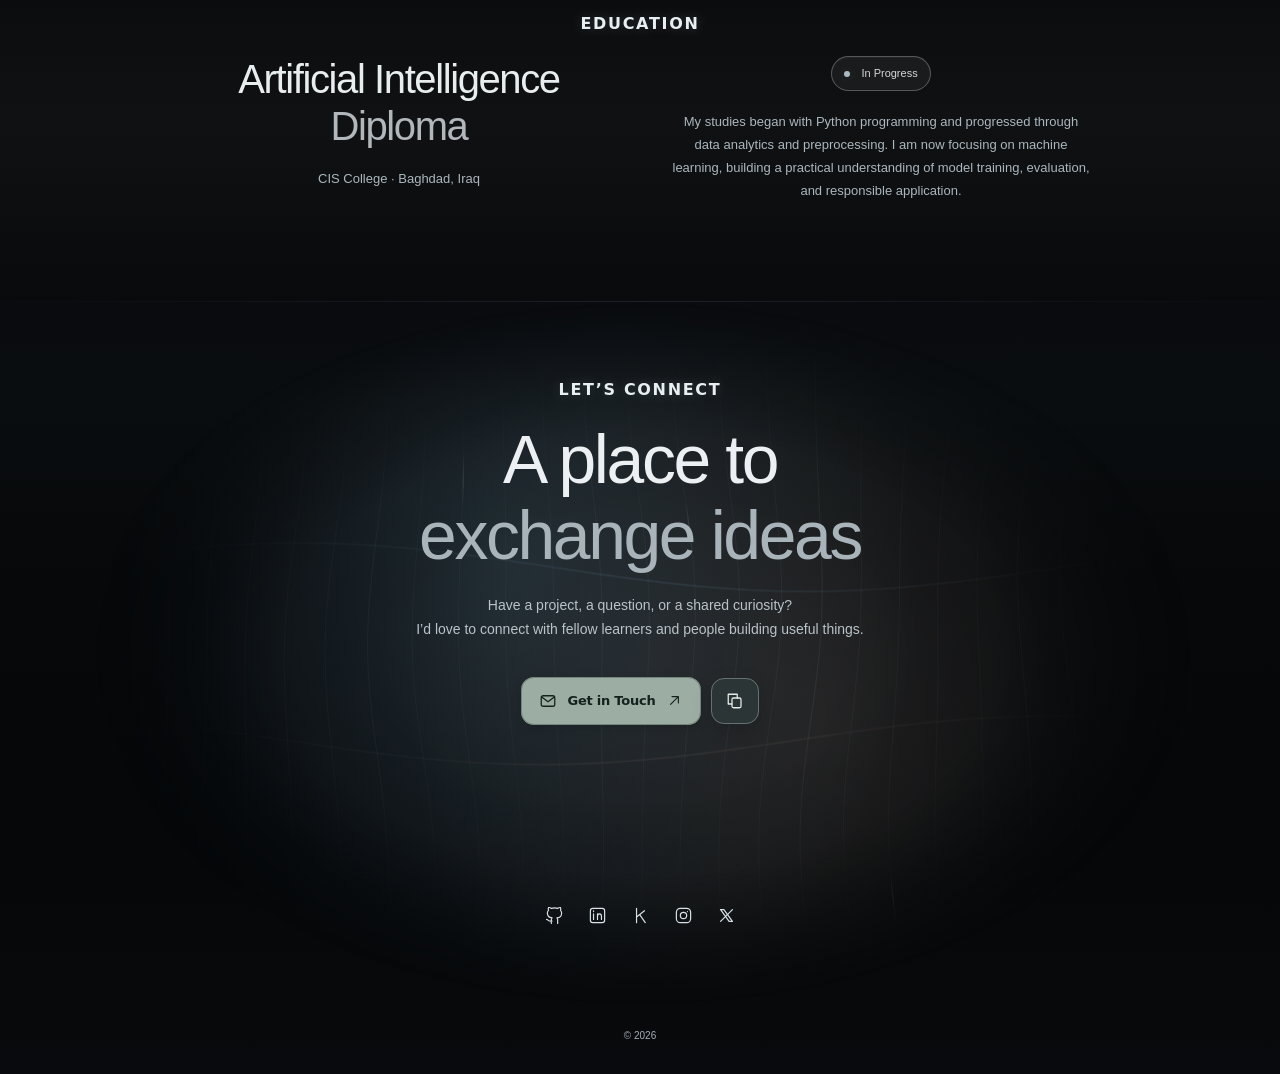
==== commit 74fbce91: "fix: refresh Factory route and project controls" ====
--- a/index.html
+++ b/index.html
@@ -1,6 +1,6 @@
 <!DOCTYPE html>
 
-<html lang="en"><head><meta charset="utf-8"/><meta content="width=device-width, initial-scale=1" name="viewport"/><meta content="#08090a" name="theme-color"/><title>Mohammed Muayad — Artificial Intelligence &amp; Data Analytics</title><meta content="The questions, decisions and projects behind my work in AI engineering and data analytics" name="description"/><link href="assets/mark.svg" rel="icon"/><link href="style.css?v=20261112-home-hero-copy8" rel="stylesheet"/><link href="notebooks/notebook.css?v=20261111-final-details1" rel="stylesheet"/><script defer="" src="notebooks/notebook.js?v=20261111-review08-transition-fix"></script><script defer="" src="app.js?v=20261116-controlled-entry1"></script><meta content="Mohammed Muayad — AI Engineering &amp; Data Analytics" property="og:title"/><meta content="The questions, decisions and projects behind my work in AI engineering and data analytics" property="og:description"/><meta content="website" property="og:type"/><meta content="https://mohadmuayad.github.io/" property="og:url"/><meta content="Mohammed Muayad" property="og:site_name"/><meta content="https://mohadmuayad.github.io/assets/share-card.png" property="og:image"/><meta content="1200" property="og:image:width"/><meta content="630" property="og:image:height"/><meta content="Mohammed Muayad — Artificial Intelligence Engineering and Data Analytics" property="og:image:alt"/><meta content="summary_large_image" name="twitter:card"/><meta content="Mohammed Muayad — AI Engineering &amp; Data Analytics" name="twitter:title"/><meta content="The questions, decisions and projects behind my work in AI engineering and data analytics" name="twitter:description"/><meta content="https://mohadmuayad.github.io/assets/share-card.png" name="twitter:image"/><link href="https://mohadmuayad.github.io/" rel="canonical"/><link href="experiment/experience.css?v=20261116-controlled-entry1" rel="stylesheet"/><link href="experiment/industrial-intelligence.css?v=20261116-proportional-rules1" rel="stylesheet"/><style id="ds-project-critical-layout">
+<html lang="en"><head><meta charset="utf-8"/><meta content="width=device-width, initial-scale=1" name="viewport"/><meta content="#08090a" name="theme-color"/><title>Mohammed Muayad — Artificial Intelligence &amp; Data Analytics</title><meta content="The questions, decisions and projects behind my work in AI engineering and data analytics" name="description"/><link href="assets/mark.svg" rel="icon"/><link href="style.css?v=20261112-home-hero-copy8" rel="stylesheet"/><link href="notebooks/notebook.css?v=20261111-final-details1" rel="stylesheet"/><script defer="" src="notebooks/notebook.js?v=20261111-review08-transition-fix"></script><script defer="" src="app.js?v=20261116-factory-entry3"></script><meta content="Mohammed Muayad — AI Engineering &amp; Data Analytics" property="og:title"/><meta content="The questions, decisions and projects behind my work in AI engineering and data analytics" property="og:description"/><meta content="website" property="og:type"/><meta content="https://mohadmuayad.github.io/" property="og:url"/><meta content="Mohammed Muayad" property="og:site_name"/><meta content="https://mohadmuayad.github.io/assets/share-card.png" property="og:image"/><meta content="1200" property="og:image:width"/><meta content="630" property="og:image:height"/><meta content="Mohammed Muayad — Artificial Intelligence Engineering and Data Analytics" property="og:image:alt"/><meta content="summary_large_image" name="twitter:card"/><meta content="Mohammed Muayad — AI Engineering &amp; Data Analytics" name="twitter:title"/><meta content="The questions, decisions and projects behind my work in AI engineering and data analytics" name="twitter:description"/><meta content="https://mohadmuayad.github.io/assets/share-card.png" name="twitter:image"/><link href="https://mohadmuayad.github.io/" rel="canonical"/><link href="experiment/experience.css?v=20261116-factory-entry3" rel="stylesheet"/><link href="experiment/industrial-intelligence.css?v=20261116-section-clean3" rel="stylesheet"/><style id="ds-project-critical-layout">
 /* Home project layout. Rules deliberately scoped, explicit and responsive. */
 @media (min-width:961px) {
   body.home-page #projects article.ds-entry-split-card > div.ds-entry-split {
@@ -86,7 +86,7 @@
     height:78px!important;
   }
 }
-</style><script defer="" src="experiment/experience.js"></script><script defer="" src="experiment/disclosure-motion.js?v=20261111-mobile23-note2"></script><link href="experiment/site-navigation.css?v=20261112-stable-grip6" rel="stylesheet"/><script defer src="experiment/site-navigation.js?v=20261116-native-wheel1"></script><link href="experiment/glacier-controls.css?v=20261116-whole-button-frames1" rel="stylesheet"/></head><body class="home-page"><a class="skip" href="#main">Skip to content</a><div id="progress"></div><header class="ds-shell-nav" aria-label="Site navigation" data-open="false" data-hidden="false"><a class="ds-shell-nav__brand" aria-label="Back to home" href="#home">Welcome</a><button class="ds-shell-nav__toggle" type="button" data-ds-nav-toggle aria-controls="ds-shell-links" aria-expanded="false" aria-label="Open navigation"><span></span><span></span></button><nav class="ds-shell-nav__links" id="ds-shell-links" data-ds-nav-panel aria-label="Main navigation"><a href="#about">About</a><a href="#projects">Projects</a><a href="#skills">Skills</a><a href="#journey">Journey</a><a class="ds-shell-nav__cta" href="#contact">Let’s Connect <svg aria-hidden="true" viewBox="0 0 24 24" fill="none" stroke="currentColor" stroke-width="1.7" stroke-linecap="round" stroke-linejoin="round"><path d="M5 12h14M13 6l6 6-6 6"/></svg></a><button type="button" class="ds-shell-nav__grip" data-ds-nav-grip aria-label="Drag upward to dismiss navigation"><span aria-hidden="true"></span></button></nav><div class="ds-shell-nav__backdrop" data-ds-nav-backdrop aria-hidden="true"></div></header><main id="main"><section class="hero" id="home"><div aria-hidden="true" class="ambient"></div><canvas aria-hidden="true" class="dark-signal-canvas"></canvas><div class="hero-copy"><h1>Mohammed<br/><em>Muayad</em></h1><p class="discipline"><span class="discipline-main">Artificial Intelligence <br/>Engineering</span><span class="discipline-secondary">Data Analytics</span></p><p class="intro">Behind every result<br/>a question worth asking</p><p class="hero-note">I build websites, analyze and preprocess data, and develop AI-powered systems and agents for individuals and businesses.</p><div class="actions"><a class="button primary" href="#projects">Explore My Work <span><svg aria-hidden="true" class="link-arrow" fill="none" stroke="currentColor" stroke-linecap="round" stroke-linejoin="round" stroke-width="1.5" viewbox="0 0 24 24"><path d="M5 5 18 18M8 18h10V8"></path></svg></span></a><a class="button text" href="#about">About Me <span><svg aria-hidden="true" class="link-arrow" fill="none" stroke="currentColor" stroke-width="1.4" style="transform:rotate(90deg)" viewbox="0 0 24 24"><path d="M4 12h15m-6-6 6 6-6 6"></path></svg></span></a></div><div class="hero-social"><div class="socials"><a aria-label="GitHub (opens in new tab)" class="social" href="https://github.com/mohadmuayad" rel="noopener noreferrer" target="_blank" title="GitHub"><svg aria-hidden="true" fill="none" stroke="currentColor" stroke-linecap="round" stroke-linejoin="round" stroke-width="1.5" viewbox="0 0 24 24"><path d="M9 19c-5 1-5-2-7-2m14 5v-4a3.5 3.5 0 0 0-1-3c3-.3 6-1.5 6-6a5 5 0 0 0-1.4-3.5A4.6 4.6 0 0 0 19.5 2S18.2 1.6 16 3a13 13 0 0 0-8 0C5.8 1.6 4.5 2 4.5 2a4.6 4.6 0 0 0-.1 3.5A5 5 0 0 0 3 9c0 4.5 3 5.7 6 6a3.5 3.5 0 0 0-1 3v4"></path></svg></a><a aria-label="LinkedIn (opens in new tab)" class="social" href="https://www.linkedin.com/in/mohammed-muayad-b70300446/" rel="noopener noreferrer" target="_blank" title="LinkedIn"><svg aria-hidden="true" fill="none" stroke="currentColor" stroke-linecap="round" stroke-linejoin="round" stroke-width="1.5" viewbox="0 0 24 24"><rect height="18" rx="3" width="18" x="3" y="3"></rect><path d="M7 10v7m0-11v1m5 10v-7m0 3c0-4 5-4 5 0v4"></path></svg></a><a aria-label="Kaggle (opens in new tab)" class="social" href="https://www.kaggle.com/mohadmuayad" rel="noopener noreferrer" target="_blank" title="Kaggle"><svg aria-hidden="true" fill="none" stroke="currentColor" stroke-linecap="round" stroke-linejoin="round" stroke-width="1.5" viewbox="0 0 24 24"><path d="M7 3v18m10-15-10 8m4-3 7 10"></path></svg></a><a aria-label="Instagram (opens in new tab)" class="social" href="https://www.instagram.com/mohadmuayad/" rel="noopener noreferrer" target="_blank" title="Instagram"><svg aria-hidden="true" fill="none" stroke="currentColor" stroke-linecap="round" stroke-linejoin="round" stroke-width="1.5" viewbox="0 0 24 24"><rect height="18" rx="5" width="18" x="3" y="3"></rect><circle cx="12" cy="12" r="4"></circle><path d="M17 7h.01"></path></svg></a><a aria-label="X (opens in new tab)" class="social social-x-linked" href="https://x.com/mohadmuayad" rel="noopener noreferrer" target="_blank" title="X"><svg aria-hidden="true" fill="none" stroke="currentColor" stroke-linecap="round" stroke-linejoin="round" stroke-width="1.55" viewbox="0 0 24 24"><path d="M4.5 4.5h4.2l10.8 15h-4.2z"></path><path d="M19.5 4.5 4.5 19.5"></path></svg></a></div><span>BASED IN BAGHDAD, IRAQ</span></div></div><div class="portrait-wrap"><div class="portrait-frame"><img alt="Portrait of Mohammed Muayad" fetchpriority="high" height="800" src="assets/portrait.webp" width="800"/></div></div><a class="scroll-cue" href="#about"><span>SCROLL TO EXPLORE</span> <svg aria-hidden="true" class="link-arrow" fill="none" stroke="currentColor" stroke-width="1.4" style="transform:rotate(90deg)" viewbox="0 0 24 24"><path d="M4 12h15m-6-6 6 6-6 6"></path></svg></a></section>
+</style><script defer="" src="experiment/experience.js"></script><script defer="" src="experiment/disclosure-motion.js?v=20261111-mobile23-note2"></script><link href="experiment/site-navigation.css?v=20261112-stable-grip6" rel="stylesheet"/><script defer src="experiment/site-navigation.js?v=20261116-native-wheel1"></script><link href="experiment/glacier-controls.css?v=20261116-cta-centered3" rel="stylesheet"/></head><body class="home-page"><a class="skip" href="#main">Skip to content</a><div id="progress"></div><header class="ds-shell-nav" aria-label="Site navigation" data-open="false" data-hidden="false"><a class="ds-shell-nav__brand" aria-label="Back to home" href="#home">Welcome</a><button class="ds-shell-nav__toggle" type="button" data-ds-nav-toggle aria-controls="ds-shell-links" aria-expanded="false" aria-label="Open navigation"><span></span><span></span></button><nav class="ds-shell-nav__links" id="ds-shell-links" data-ds-nav-panel aria-label="Main navigation"><a href="#about">About</a><a href="#projects">Projects</a><a href="#skills">Skills</a><a href="#journey">Journey</a><a class="ds-shell-nav__cta" href="#contact">Let’s Connect <svg aria-hidden="true" viewBox="0 0 24 24" fill="none" stroke="currentColor" stroke-width="1.7" stroke-linecap="round" stroke-linejoin="round"><path d="M5 12h14M13 6l6 6-6 6"/></svg></a><button type="button" class="ds-shell-nav__grip" data-ds-nav-grip aria-label="Drag upward to dismiss navigation"><span aria-hidden="true"></span></button></nav><div class="ds-shell-nav__backdrop" data-ds-nav-backdrop aria-hidden="true"></div></header><main id="main"><section class="hero" id="home"><div aria-hidden="true" class="ambient"></div><canvas aria-hidden="true" class="dark-signal-canvas"></canvas><div class="hero-copy"><h1>Mohammed<br/><em>Muayad</em></h1><p class="discipline"><span class="discipline-main">Artificial Intelligence <br/>Engineering</span><span class="discipline-secondary">Data Analytics</span></p><p class="intro">Behind every result<br/>a question worth asking</p><p class="hero-note">I build websites, analyze and preprocess data, and develop AI-powered systems and agents for individuals and businesses.</p><div class="actions"><a class="button primary" href="#projects">Explore My Work <span><svg aria-hidden="true" class="link-arrow" fill="none" stroke="currentColor" stroke-linecap="round" stroke-linejoin="round" stroke-width="1.5" viewbox="0 0 24 24"><path d="M5 5 18 18M8 18h10V8"></path></svg></span></a><a class="button text" href="#about">About Me <span><svg aria-hidden="true" class="link-arrow" fill="none" stroke="currentColor" stroke-width="1.4" style="transform:rotate(90deg)" viewbox="0 0 24 24"><path d="M4 12h15m-6-6 6 6-6 6"></path></svg></span></a></div><div class="hero-social"><div class="socials"><a aria-label="GitHub (opens in new tab)" class="social" href="https://github.com/mohadmuayad" rel="noopener noreferrer" target="_blank" title="GitHub"><svg aria-hidden="true" fill="none" stroke="currentColor" stroke-linecap="round" stroke-linejoin="round" stroke-width="1.5" viewbox="0 0 24 24"><path d="M9 19c-5 1-5-2-7-2m14 5v-4a3.5 3.5 0 0 0-1-3c3-.3 6-1.5 6-6a5 5 0 0 0-1.4-3.5A4.6 4.6 0 0 0 19.5 2S18.2 1.6 16 3a13 13 0 0 0-8 0C5.8 1.6 4.5 2 4.5 2a4.6 4.6 0 0 0-.1 3.5A5 5 0 0 0 3 9c0 4.5 3 5.7 6 6a3.5 3.5 0 0 0-1 3v4"></path></svg></a><a aria-label="LinkedIn (opens in new tab)" class="social" href="https://www.linkedin.com/in/mohammed-muayad-b70300446/" rel="noopener noreferrer" target="_blank" title="LinkedIn"><svg aria-hidden="true" fill="none" stroke="currentColor" stroke-linecap="round" stroke-linejoin="round" stroke-width="1.5" viewbox="0 0 24 24"><rect height="18" rx="3" width="18" x="3" y="3"></rect><path d="M7 10v7m0-11v1m5 10v-7m0 3c0-4 5-4 5 0v4"></path></svg></a><a aria-label="Kaggle (opens in new tab)" class="social" href="https://www.kaggle.com/mohadmuayad" rel="noopener noreferrer" target="_blank" title="Kaggle"><svg aria-hidden="true" fill="none" stroke="currentColor" stroke-linecap="round" stroke-linejoin="round" stroke-width="1.5" viewbox="0 0 24 24"><path d="M7 3v18m10-15-10 8m4-3 7 10"></path></svg></a><a aria-label="Instagram (opens in new tab)" class="social" href="https://www.instagram.com/mohadmuayad/" rel="noopener noreferrer" target="_blank" title="Instagram"><svg aria-hidden="true" fill="none" stroke="currentColor" stroke-linecap="round" stroke-linejoin="round" stroke-width="1.5" viewbox="0 0 24 24"><rect height="18" rx="5" width="18" x="3" y="3"></rect><circle cx="12" cy="12" r="4"></circle><path d="M17 7h.01"></path></svg></a><a aria-label="X (opens in new tab)" class="social social-x-linked" href="https://x.com/mohadmuayad" rel="noopener noreferrer" target="_blank" title="X"><svg aria-hidden="true" fill="none" stroke="currentColor" stroke-linecap="round" stroke-linejoin="round" stroke-width="1.55" viewbox="0 0 24 24"><path d="M4.5 4.5h4.2l10.8 15h-4.2z"></path><path d="M19.5 4.5 4.5 19.5"></path></svg></a></div><span>BASED IN BAGHDAD, IRAQ</span></div></div><div class="portrait-wrap"><div class="portrait-frame"><img alt="Portrait of Mohammed Muayad" fetchpriority="high" height="800" src="assets/portrait.webp" width="800"/></div></div><a class="scroll-cue" href="#about"><span>SCROLL TO EXPLORE</span> <svg aria-hidden="true" class="link-arrow" fill="none" stroke="currentColor" stroke-width="1.4" style="transform:rotate(90deg)" viewbox="0 0 24 24"><path d="M4 12h15m-6-6 6 6-6 6"></path></svg></a></section>
 <section class="section about" id="about"><div class="section-heading"><p class="eyebrow">ABOUT ME</p><h2>The reasoning <em>behind the work</em></h2></div><div class="about-copy"><p class="lead"><span class="identity-name">Mohammed Muayad Shakir</span><span class="identity-role">AI Engineering Student</span><span class="identity-place">Baghdad, Iraq</span></p><p>My journey began with Python programming and progressed through data analytics and preprocessing. I’m now studying the fundamentals of machine learning, building on that work through an AI diploma and independent practice.</p><p>I care about understanding why an approach works, not just getting code to run. My projects are a place to ask questions, test ideas and document what the evidence actually shows.</p><div class="about-signature"><span class="signature-label">HOW I WORK</span><p>I follow the question through the data<br/><span>then make each decision clear enough to revisit</span></p><span class="signature-focus">Working with data quality, analysis and preparation</span></div></div></section>
 <section class="section" id="projects"><div class="section-heading ds-project-section-heading"><p class="eyebrow">PROJECTS</p><p class="ds-project-discipline">DATA ANALYTICS &amp; PREPROCESSING</p><h2 id="case-card-title">Factory Sensor Telemetry</h2><p class="ds-project-section-description">A documented case study of data quality assessment, preprocessing decisions, and exploratory analysis — connecting the process, the findings, and the lessons through verifiable evidence.</p></div><article aria-labelledby="case-card-title" class="project-card ds-case-card ds-industrial-card ds-living-card ds-entry-split-card"><div class="ds-entry-split"><div class="ds-industrial-artwork"><figure aria-label="Illustrative historical synthetic telemetry: NOR, RIV, and SLT, four devices per site, with respective mean vibrations 3.36, 2.80, and 2.60 millimeters per second; visual routes connect each site with an analysis center. Not live monitoring." class="ds-scene-frame" role="img"><div class="ds-scene-stage"><img alt="" class="ds-scene-visual ds-scene-visual--desktop ds-scene-visual--upper" decoding="async" height="676" loading="eager" src="assets/ds-factory-scene-desktop.webp" width="1648"/><img alt="" class="ds-scene-visual ds-scene-visual--desktop ds-scene-visual--lower" decoding="async" height="676" loading="lazy" src="assets/ds-factory-scene-desktop.webp" width="1648"/><div class="ds-mobile-composition">
 <img alt="" class="ds-mobile-building ds-mobile-building--nor" decoding="async" height="369" loading="eager" src="assets/ds-factory-nor-complete.webp" width="650"/>
--- a/experiment/experience.css
+++ b/experiment/experience.css
@@ -1347,3 +1347,17 @@
     animation:none!important;
   }
 }
+/* Factory-only slow entrance fallback for browsers without Web Animations. */
+html.ds-route-incoming:not(.ds-route-controlled) .factory-page-body main {
+  animation:ds-factory-slow-reveal 1450ms linear both;
+}
+@keyframes ds-factory-slow-reveal {
+  0% {opacity:0;transform:translate3d(0,10px,0);}
+  20% {opacity:.025;transform:translate3d(0,9px,0);}
+  52% {opacity:.22;transform:translate3d(0,6px,0);}
+  78% {opacity:.64;transform:translate3d(0,2px,0);}
+  100% {opacity:1;transform:translate3d(0,0,0);}
+}
+@media(prefers-reduced-motion:reduce){
+  html.ds-route-incoming:not(.ds-route-controlled) .factory-page-body main {animation:none!important;}
+}
--- a/experiment/industrial-intelligence.css
+++ b/experiment/industrial-intelligence.css
@@ -1545,7 +1545,7 @@
   }
   .home-page #projects .ds-entry-split-card .ds-entry-information .ds-card-footer .project-link {
     position:relative;
-    top:7px;
+    top:0;
     left:0;
     margin-left:auto;
     margin-right:auto;
@@ -1895,7 +1895,7 @@
   font:650 10px/1.6 system-ui,-apple-system,'Segoe UI',Arial,sans-serif;
   letter-spacing:.16em;
 }
-.factory-page-body .ds-editorial-kicker-line{height:1px;width:28px;flex:0 0 28px;background:#9caea3}
+
 .factory-page-body .ds-editorial-kicker-sep{color:#6b7c70}
 .factory-page-body .ds-editorial-copy h1{
   margin:0 auto 16px;max-width:none;color:#eef1ee;
@@ -1976,7 +1976,7 @@
   .factory-page-body .ds-editorial-kicker{
     gap:7px;margin-bottom:19px;font-size:9px;letter-spacing:.08em;
   }
-  .factory-page-body .ds-editorial-kicker-line{width:15px;flex-basis:15px}
+
   .factory-page-body .ds-editorial-copy h1{
     margin:0 auto 16px;max-width:490px;
     font-size:clamp(37px,9vw,52px);line-height:1.1;letter-spacing:-.048em;
@@ -2023,13 +2023,13 @@
   #files > p.eyebrow,
   .case-end > p.eyebrow
 ) {
-  font-family:'Segoe UI Variable Display','Segoe UI',system-ui,sans-serif;
-  font-size:clamp(16px,1.28vw,18px);
-  font-weight:650;
+  font-family:system-ui,-apple-system,'Segoe UI',Arial,sans-serif;
+  font-size:clamp(16px,1.22vw,17px);
+  font-weight:600;
   line-height:1.45;
-  letter-spacing:.115em;
-  color:#eef3f5;
-  text-shadow:0 0 12px rgba(225,236,243,.14);
+  letter-spacing:.105em;
+  color:#e7eff3;
+  text-shadow:0 0 13px rgba(229,242,248,.20);
 }
 @media(max-width:760px) {
   .factory-page-body :is(
@@ -2046,60 +2046,3 @@
     letter-spacing:.09em;
   }
 }
-/* 2026-11-16 — Proportional editorial rules for section labels.
-   Decorative hairline only, no flow, position, alignment or heading sizing changes. */
-:is(.home-page #about .section-heading > p.eyebrow,
-.home-page #projects .ds-project-section-heading > p.eyebrow,
-.home-page #skills .section-heading > div > p.eyebrow,
-.home-page #journey > div:first-child > p.eyebrow,
-.home-page #education > p.eyebrow,
-.home-page #contact > p.eyebrow,
-.factory-page-body #report > div > p.eyebrow,
-.factory-page-body #dataset > p.eyebrow,
-.factory-page-body #quality > p.eyebrow,
-.factory-page-body #cleaning > p.eyebrow,
-.factory-page-body #findings > .findings-heading > p.eyebrow,
-.factory-page-body .lessons > div:first-child > p.eyebrow,
-.factory-page-body #files > p.eyebrow,
-.factory-page-body .case-end > p.eyebrow) {
-  position:relative;
-}
-:is(.home-page #about .section-heading > p.eyebrow,
-.home-page #projects .ds-project-section-heading > p.eyebrow,
-.home-page #skills .section-heading > div > p.eyebrow,
-.home-page #journey > div:first-child > p.eyebrow,
-.home-page #education > p.eyebrow,
-.home-page #contact > p.eyebrow,
-.factory-page-body #report > div > p.eyebrow,
-.factory-page-body #dataset > p.eyebrow,
-.factory-page-body #quality > p.eyebrow,
-.factory-page-body #cleaning > p.eyebrow,
-.factory-page-body #findings > .findings-heading > p.eyebrow,
-.factory-page-body .lessons > div:first-child > p.eyebrow,
-.factory-page-body #files > p.eyebrow,
-.factory-page-body .case-end > p.eyebrow)::after {
-  content:"";
-  display:block;
-  position:absolute;
-  bottom:-10px;
-  left:50%;
-  transform:translateX(-50%);
-  height:1px;
-  width:min(var(--ds-section-rule,132px),calc(100% - 16px));
-  background:linear-gradient(90deg,transparent 0%,rgba(206,220,228,.52) 13%,rgba(237,244,248,.82) 50%,rgba(206,220,228,.52) 87%,transparent 100%);
-  pointer-events:none;
-}
-.home-page #about .section-heading > p.eyebrow {--ds-section-rule:104px;}
-.home-page #projects .ds-project-section-heading > p.eyebrow {--ds-section-rule:106px;}
-.home-page #skills .section-heading > div > p.eyebrow {--ds-section-rule:148px;}
-.home-page #journey > div:first-child > p.eyebrow {--ds-section-rule:139px;}
-.home-page #education > p.eyebrow {--ds-section-rule:128px;}
-.home-page #contact > p.eyebrow {--ds-section-rule:153px;}
-.factory-page-body #report > div > p.eyebrow {--ds-section-rule:155px;}
-.factory-page-body #dataset > p.eyebrow {--ds-section-rule:185px;}
-.factory-page-body #quality > p.eyebrow {--ds-section-rule:190px;}
-.factory-page-body #cleaning > p.eyebrow {--ds-section-rule:145px;}
-.factory-page-body #findings > .findings-heading > p.eyebrow {--ds-section-rule:212px;}
-.factory-page-body .lessons > div:first-child > p.eyebrow {--ds-section-rule:132px;}
-.factory-page-body #files > p.eyebrow {--ds-section-rule:177px;}
-.factory-page-body .case-end > p.eyebrow {--ds-section-rule:225px;}
--- a/experiment/glacier-controls.css
+++ b/experiment/glacier-controls.css
@@ -8,7 +8,7 @@
 .factory-page-body .factory-page>a.ds-page-back::before,.notebook-page-body .notebook-hero>a.back-link::before{content:none!important;display:none!important;}
 :is(.home-page,.factory-page-body,.notebook-page-body) :where(a.button.primary,.contact-email-primary){background:var(--ds-ui-sage)!important;color:var(--ds-ui-ink)!important;box-shadow:0 3px 10px rgba(0,0,0,.15)!important;}
 :is(.home-page,.factory-page-body,.notebook-page-body) :where(a.button.outline,.ds-shell-nav__links>a.ds-shell-nav__cta),.home-page .hero a.button.text,.home-page #projects a.project-link{background:var(--ds-ui-night)!important;color:var(--ds-ui-light)!important;box-shadow:0 3px 10px rgba(0,0,0,.15)!important;}
-.home-page #projects .ds-entry-split-card .ds-entry-information .ds-card-footer a.project-link{width:min(100%,278px)!important;min-height:48px;top:7px;transform:none!important;}
+.home-page #projects .ds-entry-split-card .ds-entry-information .ds-card-footer a.project-link{width:min(100%,278px)!important;min-height:48px;top:0;transform:none!important;}
 .home-page .hero .actions>a.button.text,.home-page #projects a.project-link,.home-page #contact a.contact-email-primary,.factory-page-body a.button:not([download])[href$='.pdf'],.factory-page-body #files .file-list a:not([download])[href$='.pdf']{--ds-ui-icon:var(--ds-ui-northeast);}
 :is(.home-page,.factory-page-body,.notebook-page-body) :where(a.button[download],#files .file-list a[download]){--ds-ui-icon:var(--ds-ui-download);}
 :is(.home-page,.factory-page-body,.notebook-page-body) a.button[data-history-back],.factory-page-body .factory-page>a.ds-page-back,.notebook-page-body .notebook-hero>a.back-link{--ds-ui-icon:var(--ds-ui-back);}
@@ -225,3 +225,33 @@
   ):not(:focus-visible) {
   outline-color:rgba(27,43,38,.31);
 }
+/* Centered near-black project CTA with restrained graphite depth. */
+body.home-page #projects article.ds-entry-split-card .ds-entry-information .ds-card-footer > a.project-link {
+  position:relative!important;
+  top:0!important;
+  left:auto!important;
+  margin:0 auto!important;
+  align-self:center!important;
+  display:inline-flex!important;
+  align-items:center!important;
+  justify-content:center!important;
+  text-align:center!important;
+  flex-wrap:nowrap!important;
+  gap:10px!important;
+  width:min(100%,278px)!important;
+  min-height:50px!important;
+  padding:0 18px!important;
+  box-sizing:border-box!important;
+  transform:none!important;
+  color:#ecf1f4!important;
+  background:linear-gradient(155deg,#181c20 0%,#0b0e11 52%,#050608 100%)!important;
+  border:1px solid rgba(154,168,178,.28)!important;
+  box-shadow:inset 0 1px 0 rgba(247,251,254,.08),inset 0 -1px 0 rgba(0,0,0,.65),0 8px 19px rgba(0,0,0,.34)!important;
+}
+@media(hover:hover) and (pointer:fine){
+  body.home-page #projects article.ds-entry-split-card .ds-entry-information .ds-card-footer > a.project-link:hover {
+    background:linear-gradient(155deg,#20252a 0%,#111518 52%,#080a0d 100%)!important;
+    box-shadow:inset 0 1px 0 rgba(247,251,254,.11),inset 0 -1px 0 rgba(0,0,0,.65),0 10px 22px rgba(0,0,0,.39)!important;
+    transform:none!important;
+  }
+}
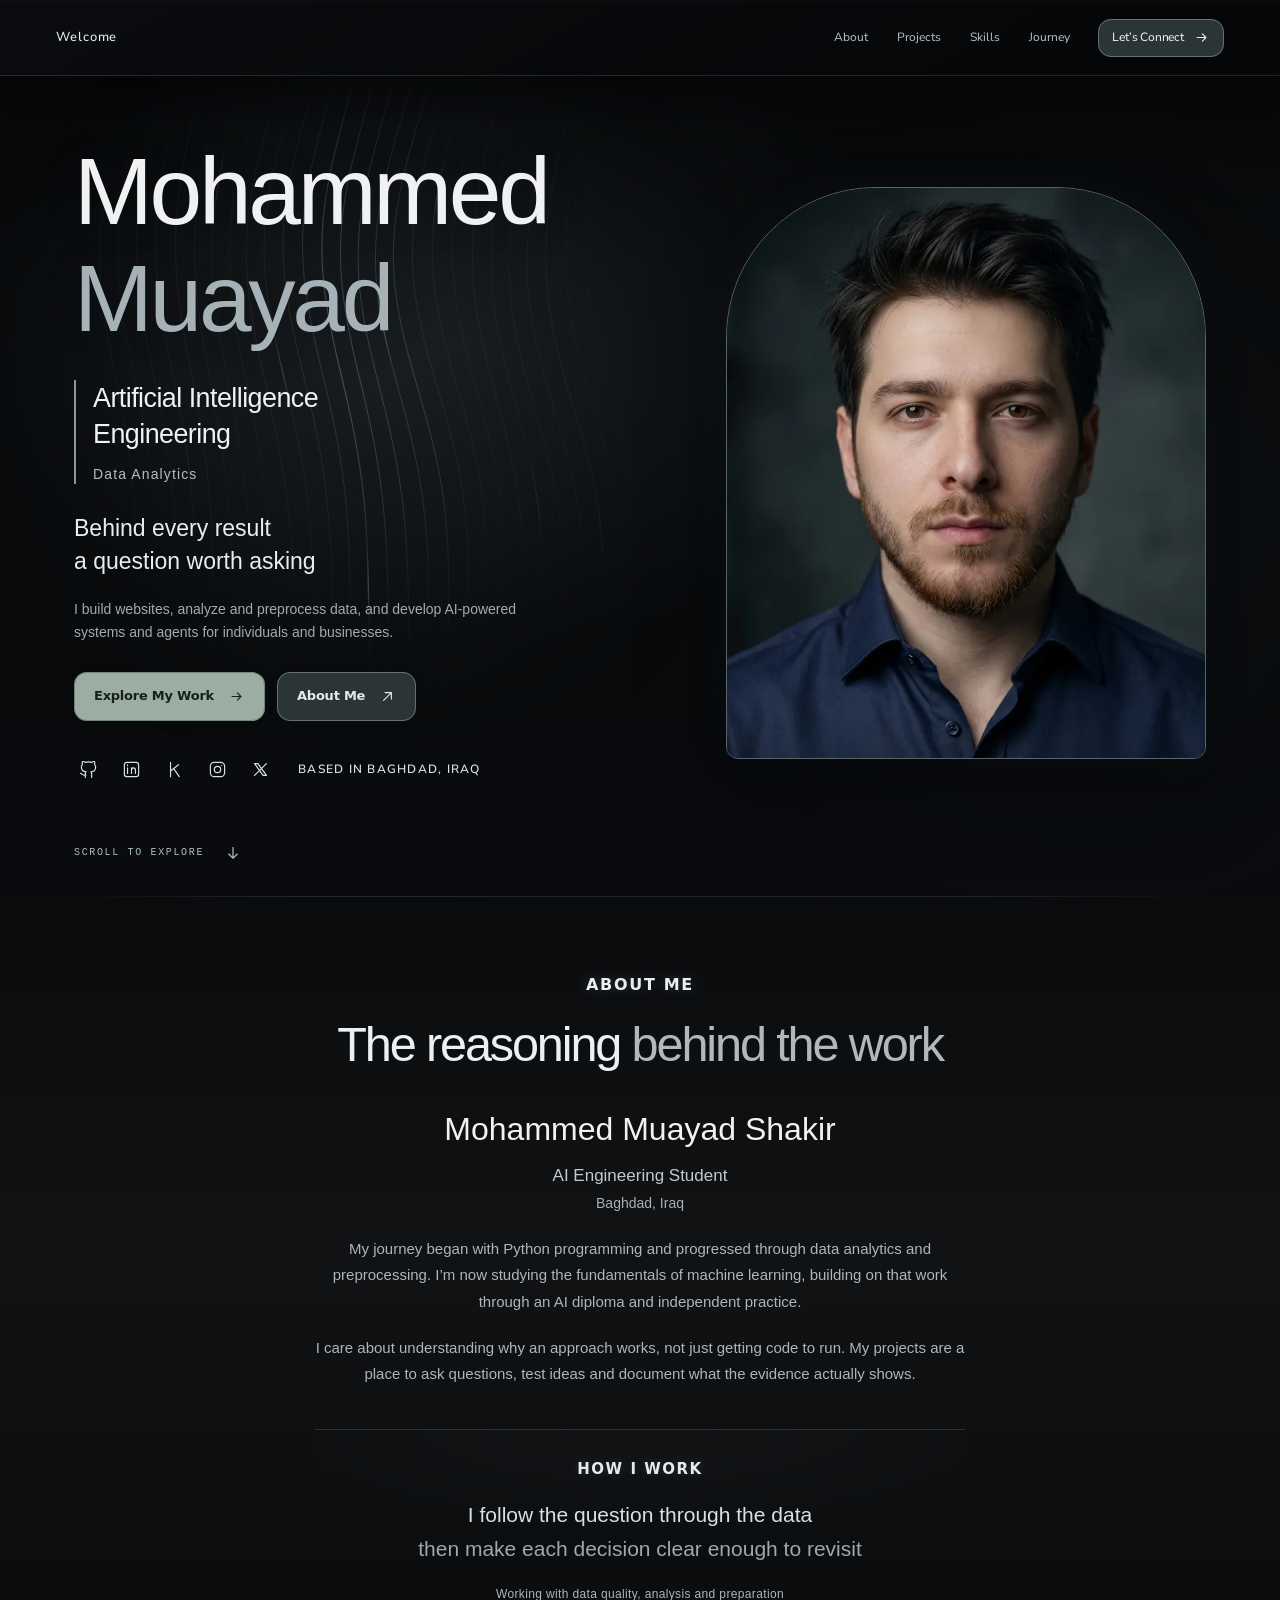
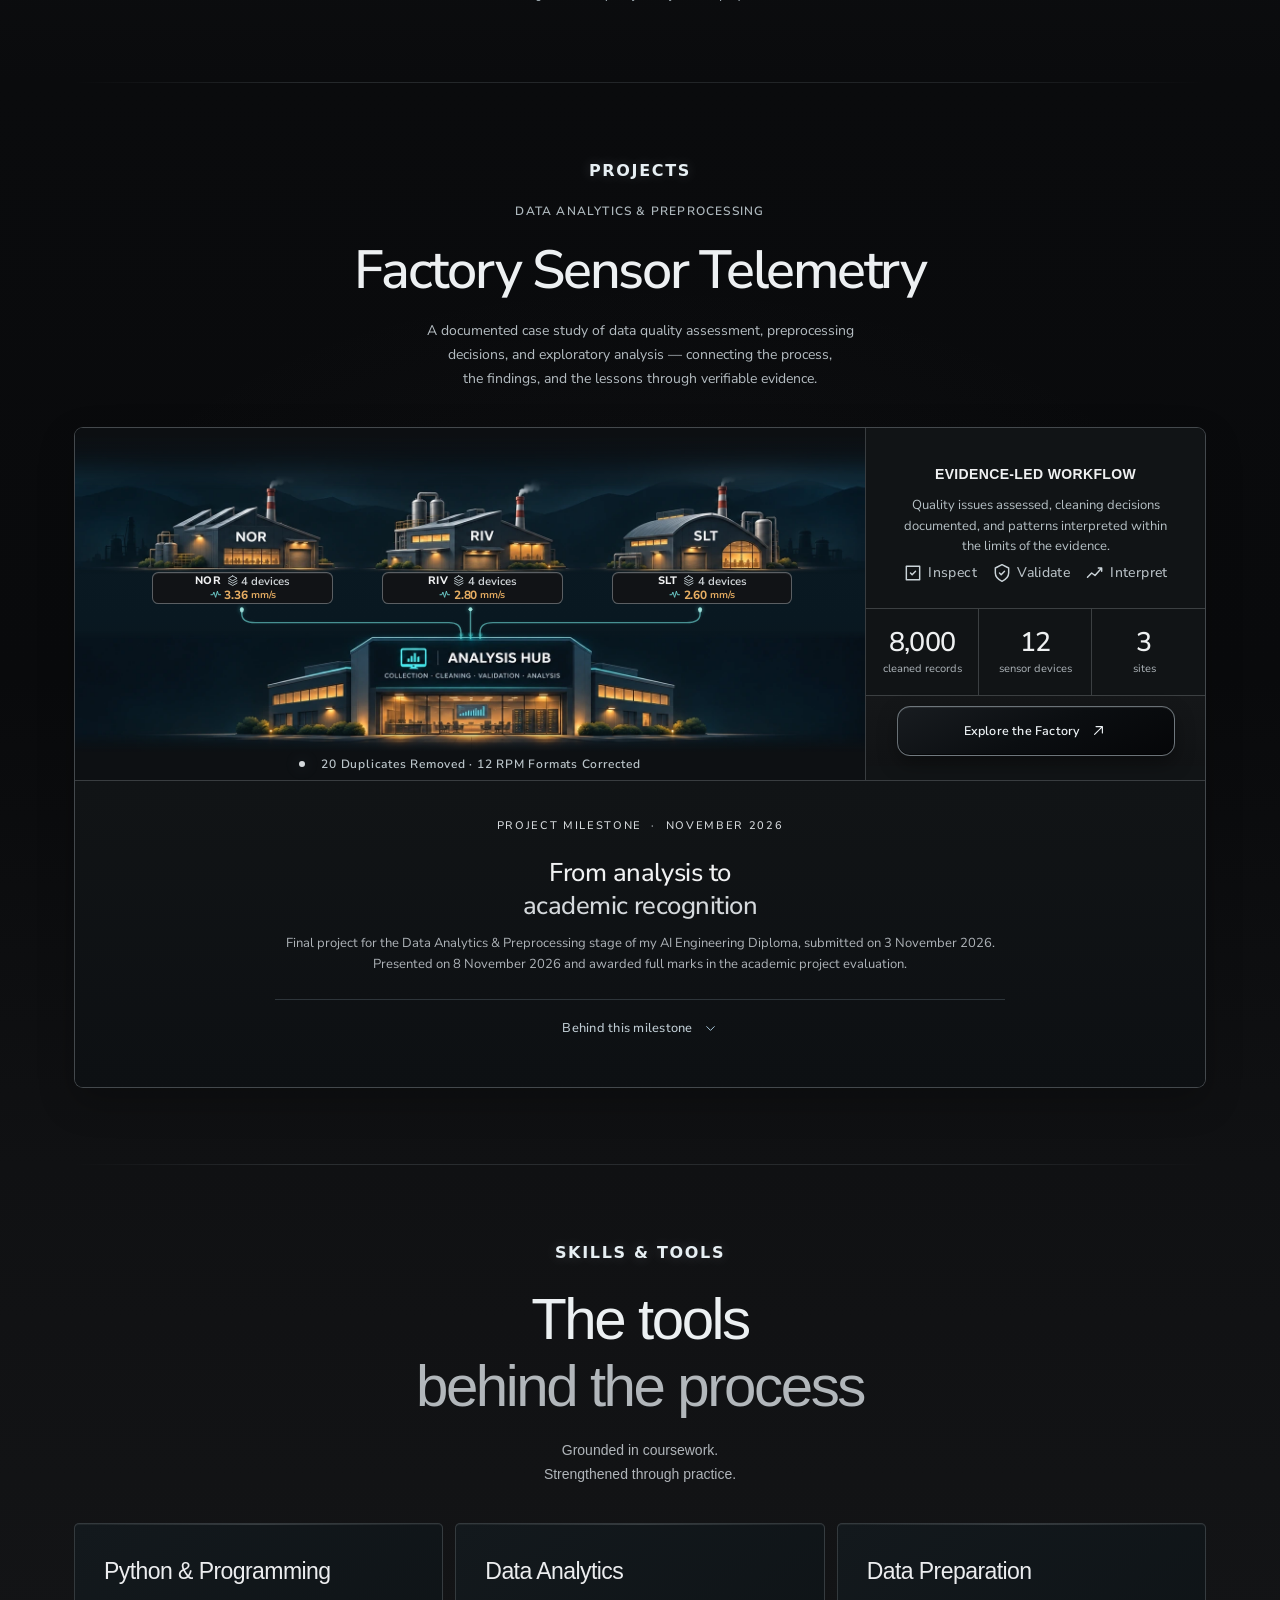
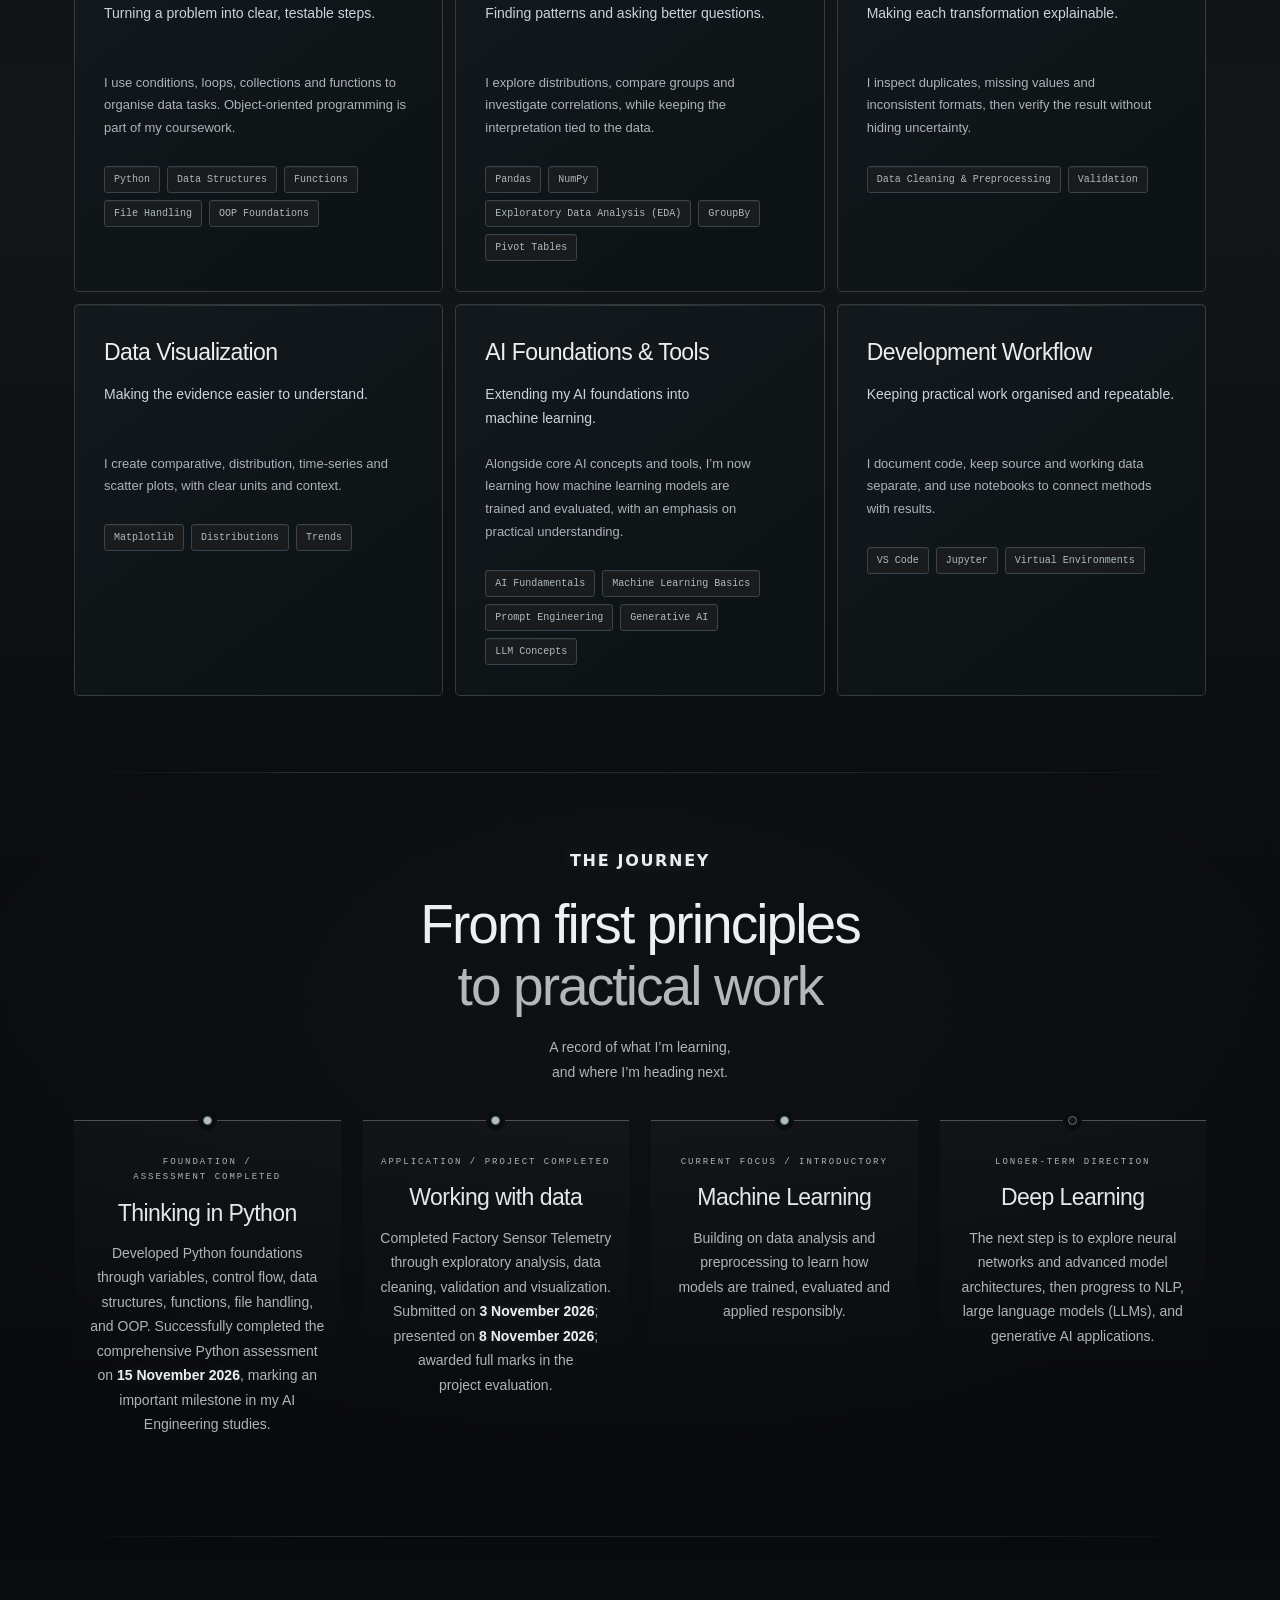
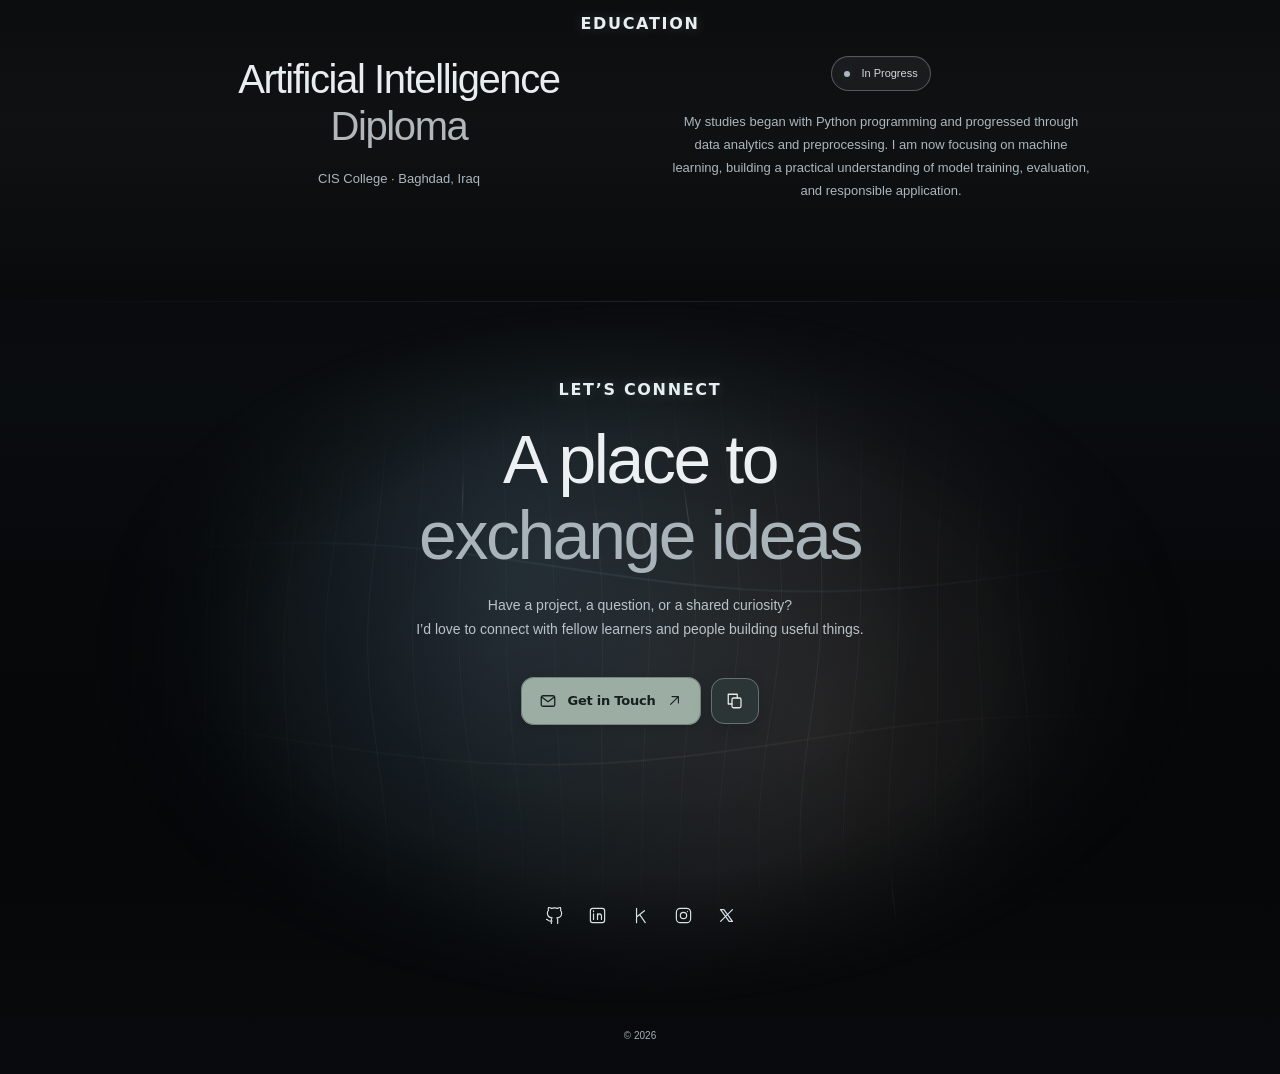
==== commit 6845ad12: "chore: refresh findings typography on index.html" ====
--- a/index.html
+++ b/index.html
@@ -1,6 +1,6 @@
 <!DOCTYPE html>
 
-<html lang="en"><head><meta charset="utf-8"/><meta content="width=device-width, initial-scale=1" name="viewport"/><meta content="#08090a" name="theme-color"/><title>Mohammed Muayad — Artificial Intelligence &amp; Data Analytics</title><meta content="The questions, decisions and projects behind my work in AI engineering and data analytics" name="description"/><link href="assets/mark.svg" rel="icon"/><link href="style.css?v=20261112-home-hero-copy8" rel="stylesheet"/><link href="notebooks/notebook.css?v=20261111-final-details1" rel="stylesheet"/><script defer="" src="notebooks/notebook.js?v=20261111-review08-transition-fix"></script><script defer="" src="app.js?v=20261116-factory-entry3"></script><meta content="Mohammed Muayad — AI Engineering &amp; Data Analytics" property="og:title"/><meta content="The questions, decisions and projects behind my work in AI engineering and data analytics" property="og:description"/><meta content="website" property="og:type"/><meta content="https://mohadmuayad.github.io/" property="og:url"/><meta content="Mohammed Muayad" property="og:site_name"/><meta content="https://mohadmuayad.github.io/assets/share-card.png" property="og:image"/><meta content="1200" property="og:image:width"/><meta content="630" property="og:image:height"/><meta content="Mohammed Muayad — Artificial Intelligence Engineering and Data Analytics" property="og:image:alt"/><meta content="summary_large_image" name="twitter:card"/><meta content="Mohammed Muayad — AI Engineering &amp; Data Analytics" name="twitter:title"/><meta content="The questions, decisions and projects behind my work in AI engineering and data analytics" name="twitter:description"/><meta content="https://mohadmuayad.github.io/assets/share-card.png" name="twitter:image"/><link href="https://mohadmuayad.github.io/" rel="canonical"/><link href="experiment/experience.css?v=20261116-factory-entry3" rel="stylesheet"/><link href="experiment/industrial-intelligence.css?v=20261116-section-clean3" rel="stylesheet"/><style id="ds-project-critical-layout">
+<html lang="en"><head><meta charset="utf-8"/><meta content="width=device-width, initial-scale=1" name="viewport"/><meta content="#08090a" name="theme-color"/><title>Mohammed Muayad — Artificial Intelligence &amp; Data Analytics</title><meta content="The questions, decisions and projects behind my work in AI engineering and data analytics" name="description"/><link href="assets/mark.svg" rel="icon"/><link href="style.css?v=20261112-home-hero-copy8" rel="stylesheet"/><link href="notebooks/notebook.css?v=20261111-final-details1" rel="stylesheet"/><script defer="" src="notebooks/notebook.js?v=20261111-review08-transition-fix"></script><script defer="" src="app.js?v=20261116-factory-entry3"></script><meta content="Mohammed Muayad — AI Engineering &amp; Data Analytics" property="og:title"/><meta content="The questions, decisions and projects behind my work in AI engineering and data analytics" property="og:description"/><meta content="website" property="og:type"/><meta content="https://mohadmuayad.github.io/" property="og:url"/><meta content="Mohammed Muayad" property="og:site_name"/><meta content="https://mohadmuayad.github.io/assets/share-card.png" property="og:image"/><meta content="1200" property="og:image:width"/><meta content="630" property="og:image:height"/><meta content="Mohammed Muayad — Artificial Intelligence Engineering and Data Analytics" property="og:image:alt"/><meta content="summary_large_image" name="twitter:card"/><meta content="Mohammed Muayad — AI Engineering &amp; Data Analytics" name="twitter:title"/><meta content="The questions, decisions and projects behind my work in AI engineering and data analytics" name="twitter:description"/><meta content="https://mohadmuayad.github.io/assets/share-card.png" name="twitter:image"/><link href="https://mohadmuayad.github.io/" rel="canonical"/><link href="experiment/experience.css?v=20261116-factory-entry3" rel="stylesheet"/><link href="experiment/industrial-intelligence.css?v=20261116-finding-type4" rel="stylesheet"/><style id="ds-project-critical-layout">
 /* Home project layout. Rules deliberately scoped, explicit and responsive. */
 @media (min-width:961px) {
   body.home-page #projects article.ds-entry-split-card > div.ds-entry-split {
--- a/experiment/industrial-intelligence.css
+++ b/experiment/industrial-intelligence.css
@@ -2011,8 +2011,7 @@
   .factory-page-body .ds-editorial-metric span{font-size:10.5px}
   .factory-page-body .ds-editorial-metric small{font-size:9px}
 }
-/* 2026-11-16 — Pearl Editorial: main Factory section labels only.
-   Small static silver hairlines live under the label; content labels untouched. */
+/* 2026-11-16 — Main Factory section labels aligned with homepage typography. */
 .factory-page-body :is(
   #report > div > p.eyebrow,
   #dataset > p.eyebrow,
@@ -2046,3 +2045,44 @@
     letter-spacing:.09em;
   }
 }
+/* 2026-11-16 — Findings captions: consistent second-level editorial hierarchy. */
+/* Top-level section labels remain 16–17px. Use their family, weight and
+   pearly tone at a modest smaller scale for chart finding and time-gap labels.
+   No decorative lines or changes to graphs, text, cards or layout geometry. */
+.factory-page-body #findings > .finding > div > span.eyebrow,
+.factory-page-body #findings > .note-panel > span.eyebrow {
+  display:block;
+  width:auto;
+  font-family:system-ui,-apple-system,'Segoe UI',Arial,sans-serif;
+  font-size:clamp(13px,1.05vw,14px);
+  font-weight:600;
+  line-height:1.45;
+  letter-spacing:.105em;
+  color:#dfe8ec;
+  text-shadow:0 0 11px rgba(229,242,248,.12);
+  margin:0 0 13px;
+}
+/* Secondary headlines share the editorial typeface without competing
+   with the main WHAT THE DATA SHOWS section heading. */
+.factory-page-body #findings > .finding > div > h3,
+.factory-page-body #findings > .note-panel > h3 {
+  font-family:'Nunito Sans','Segoe UI',Arial,sans-serif;
+  font-weight:550;
+  line-height:1.2;
+  letter-spacing:-.03em;
+  color:#e8edf0;
+  margin-top:0;
+}
+.factory-page-body #findings > .finding > div > h3 {
+  font-size:clamp(25px,2.3vw,30px);
+}
+.factory-page-body #findings > .note-panel > h3 {
+  font-size:clamp(23px,2.05vw,27px);
+}
+@media(max-width:760px) {
+  .factory-page-body #findings > .finding > div > span.eyebrow,
+  .factory-page-body #findings > .note-panel > span.eyebrow {
+    font-size:13px;
+    letter-spacing:.09em;
+  }
+}
